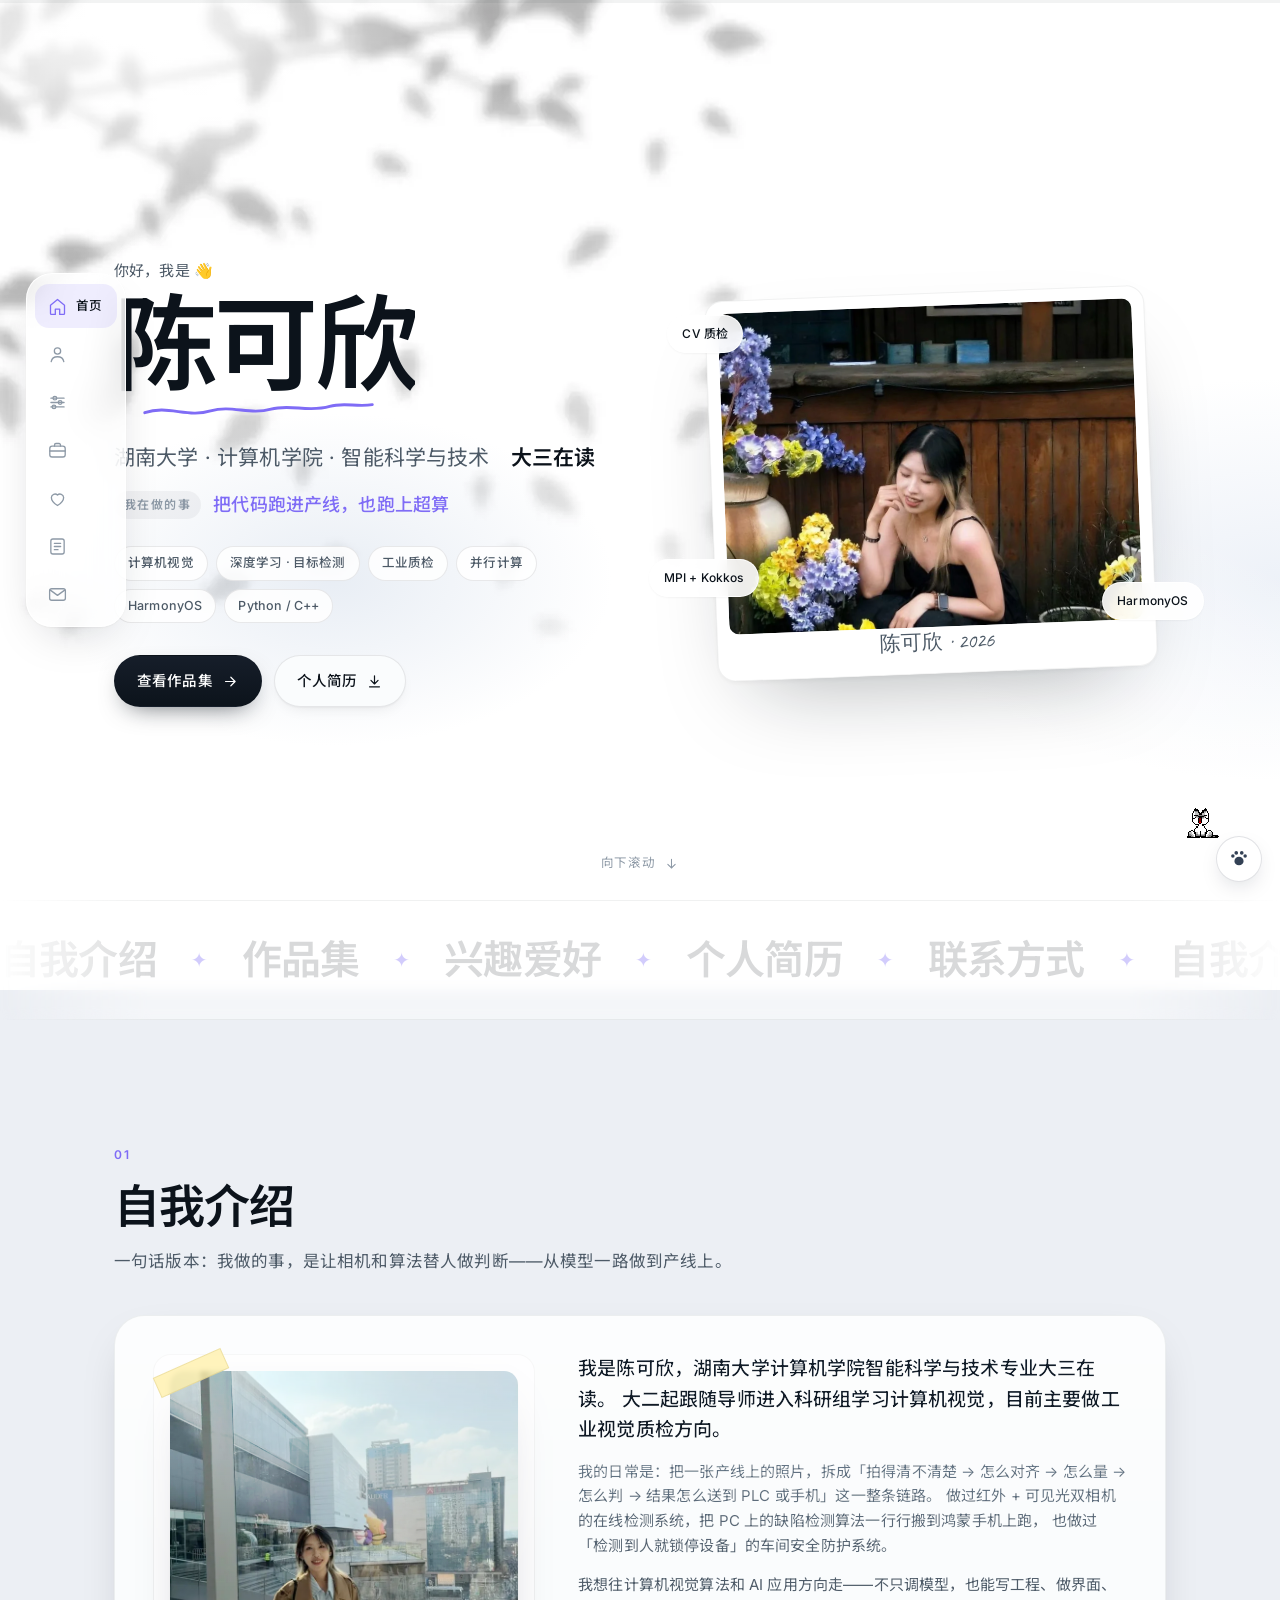
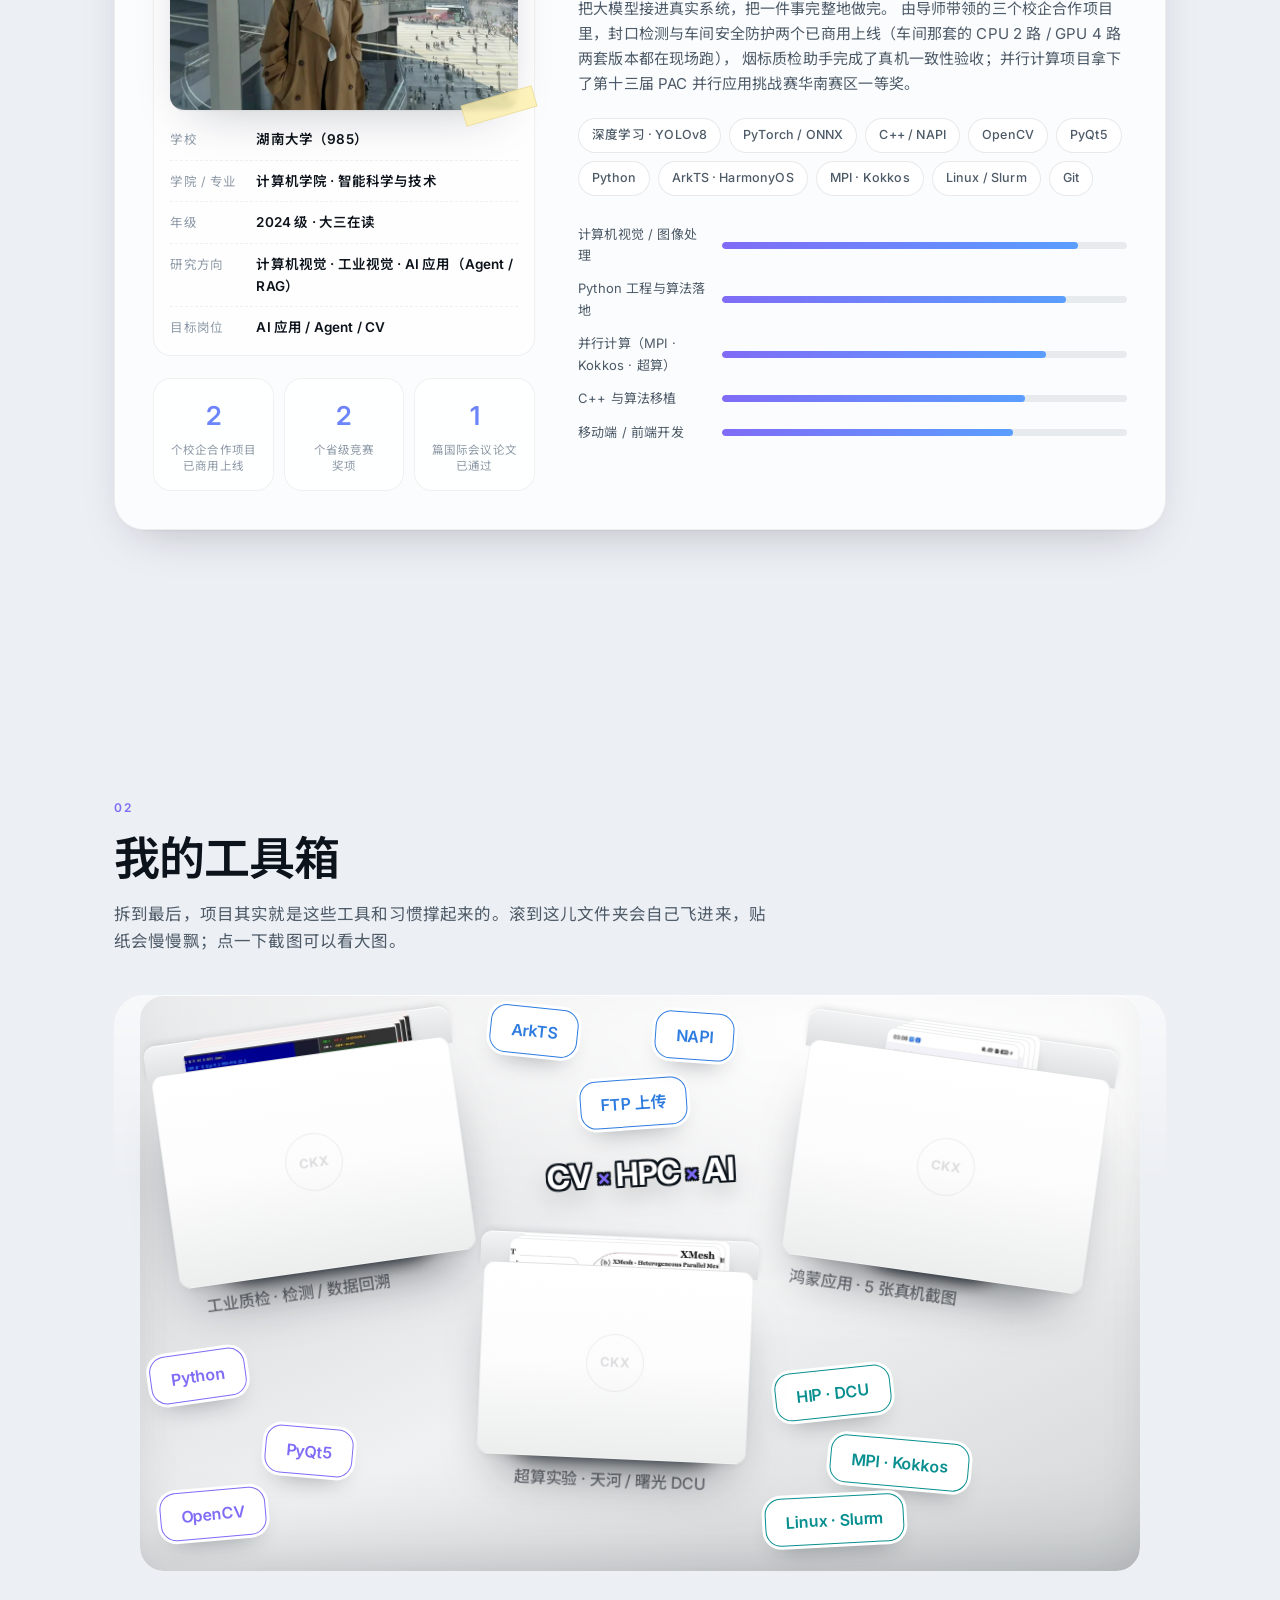
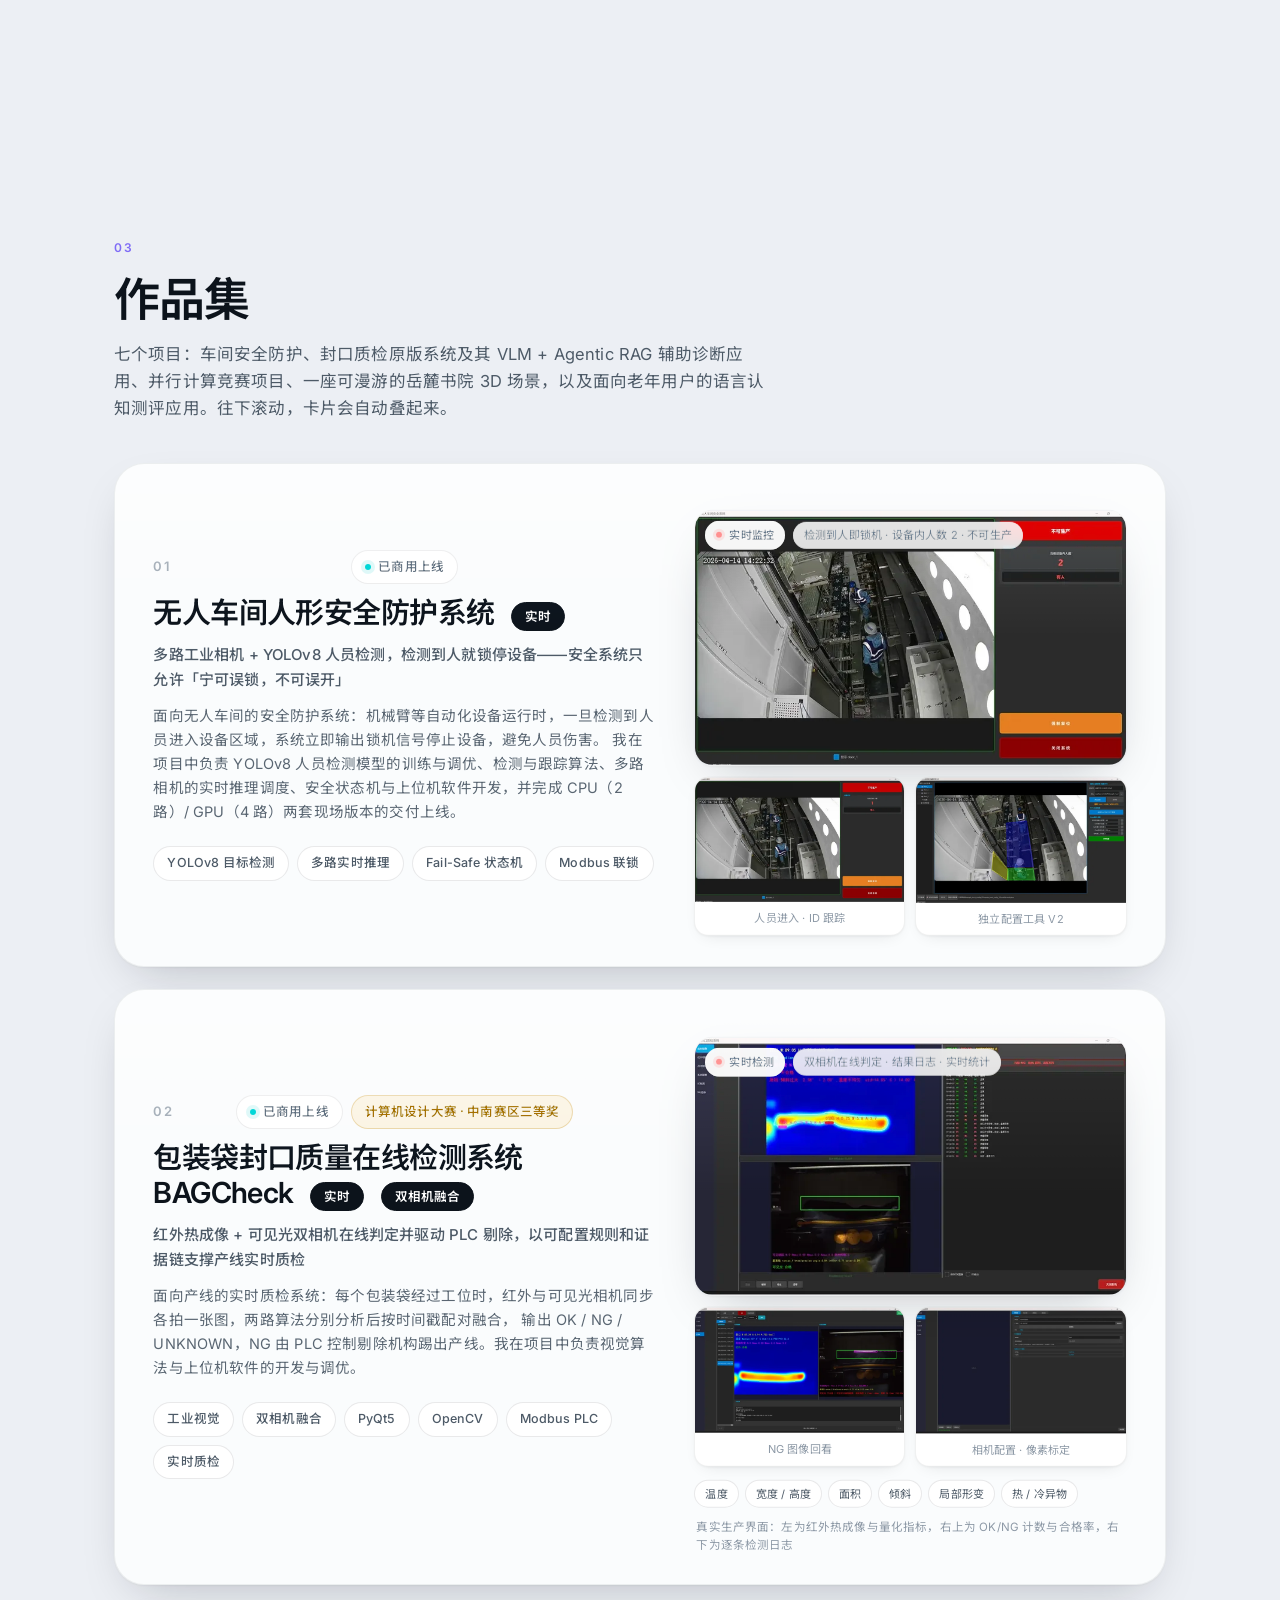
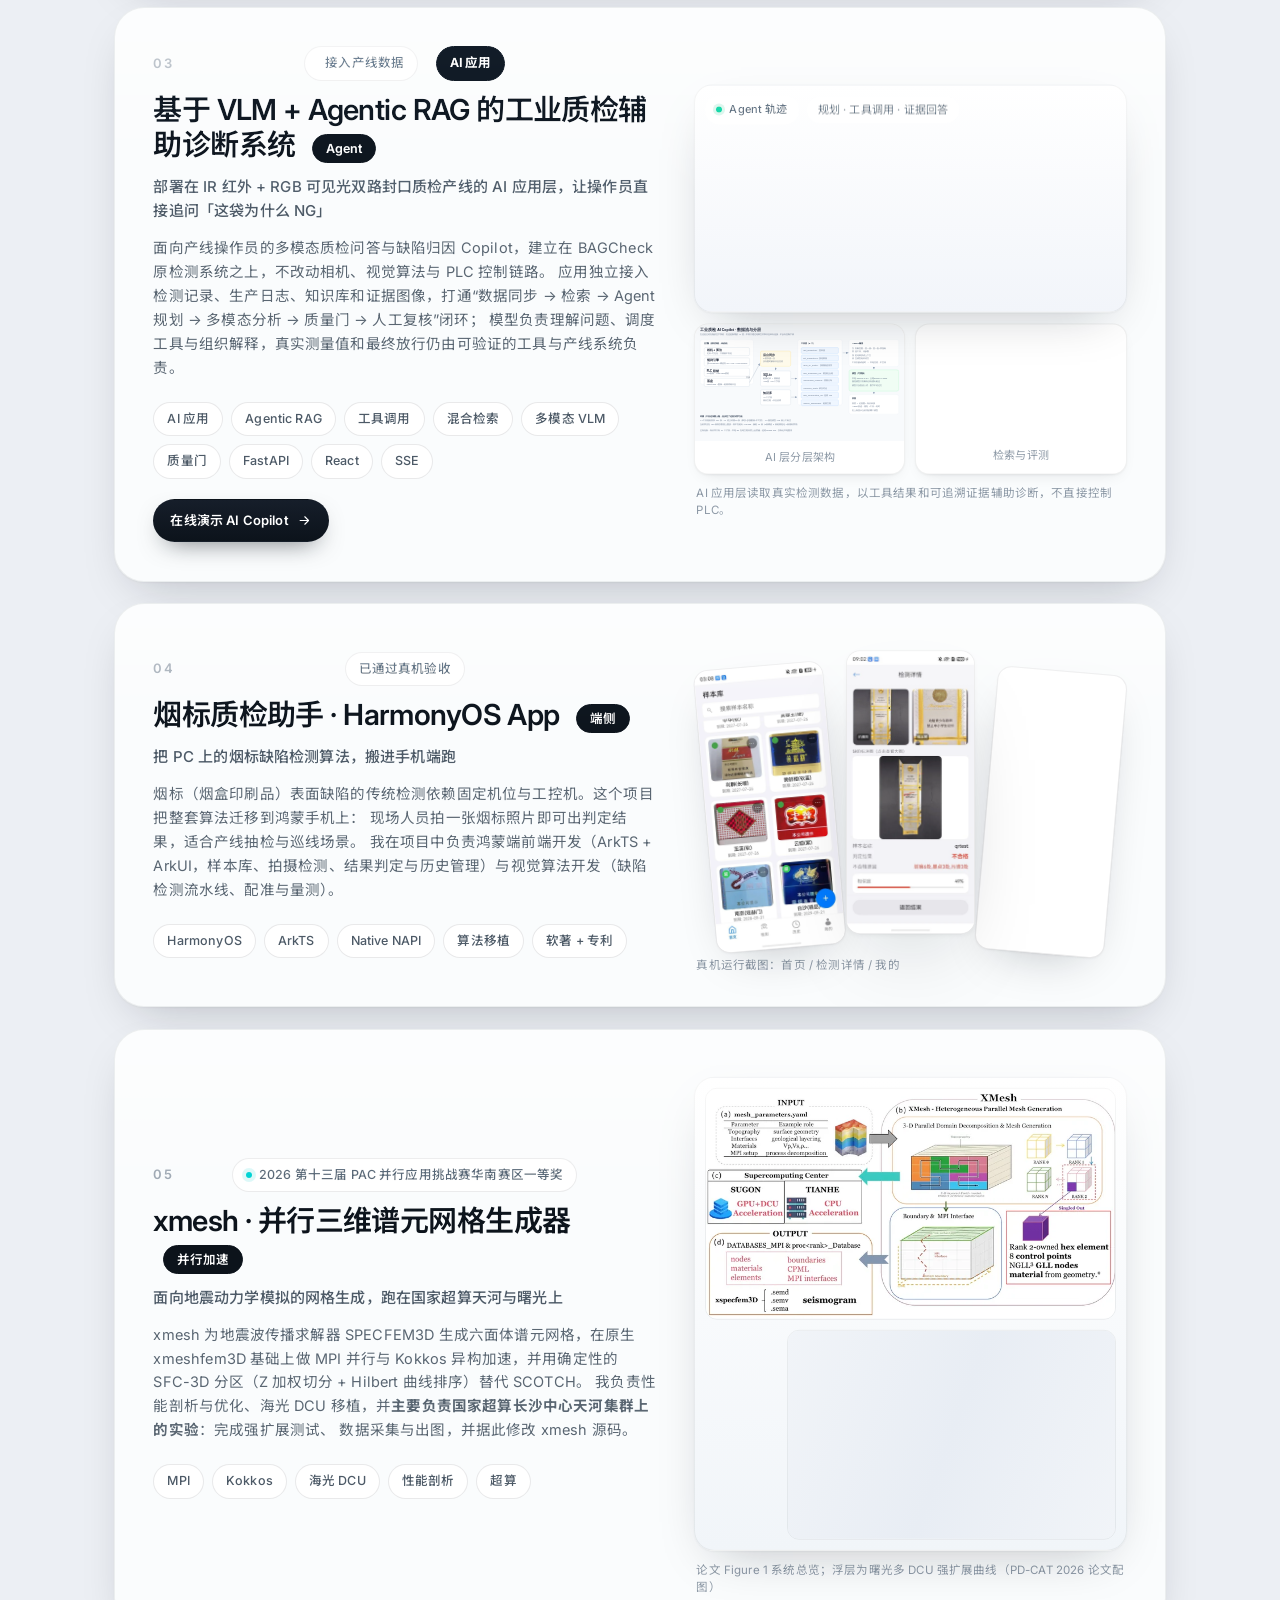
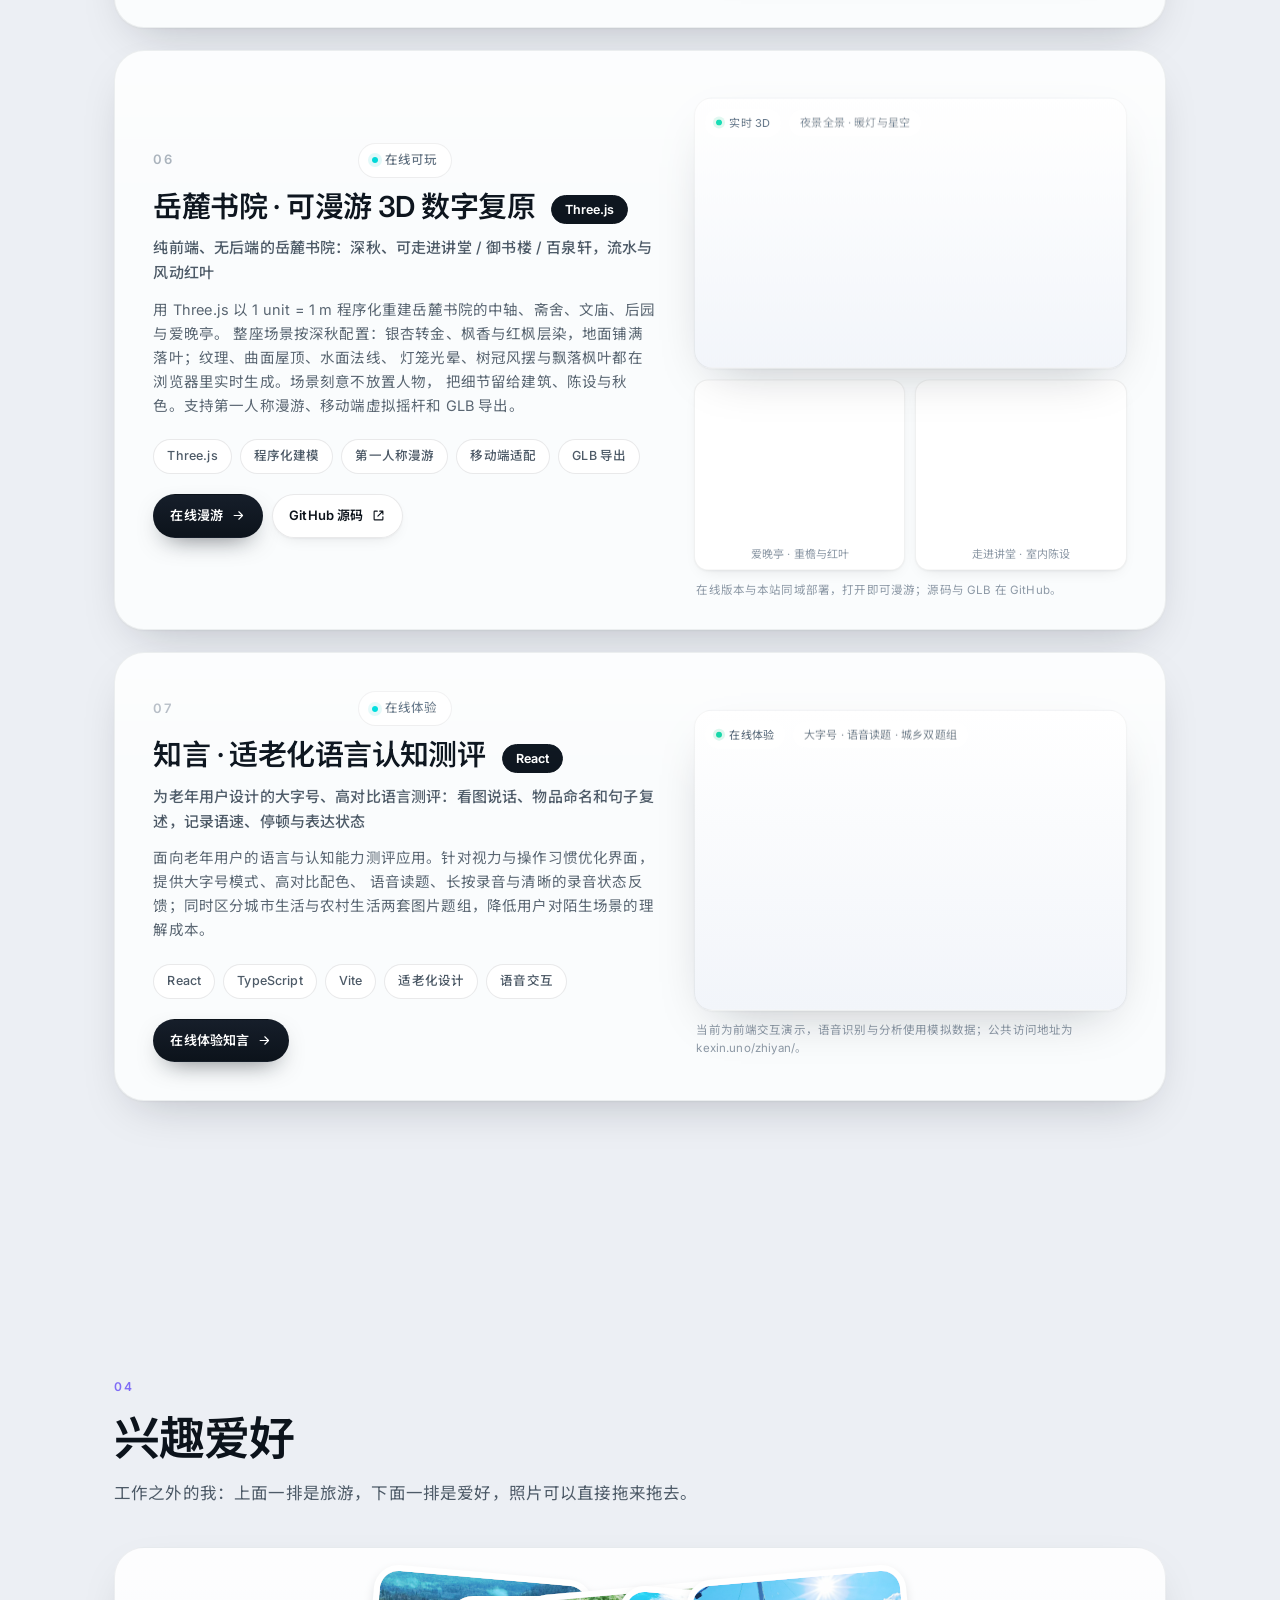
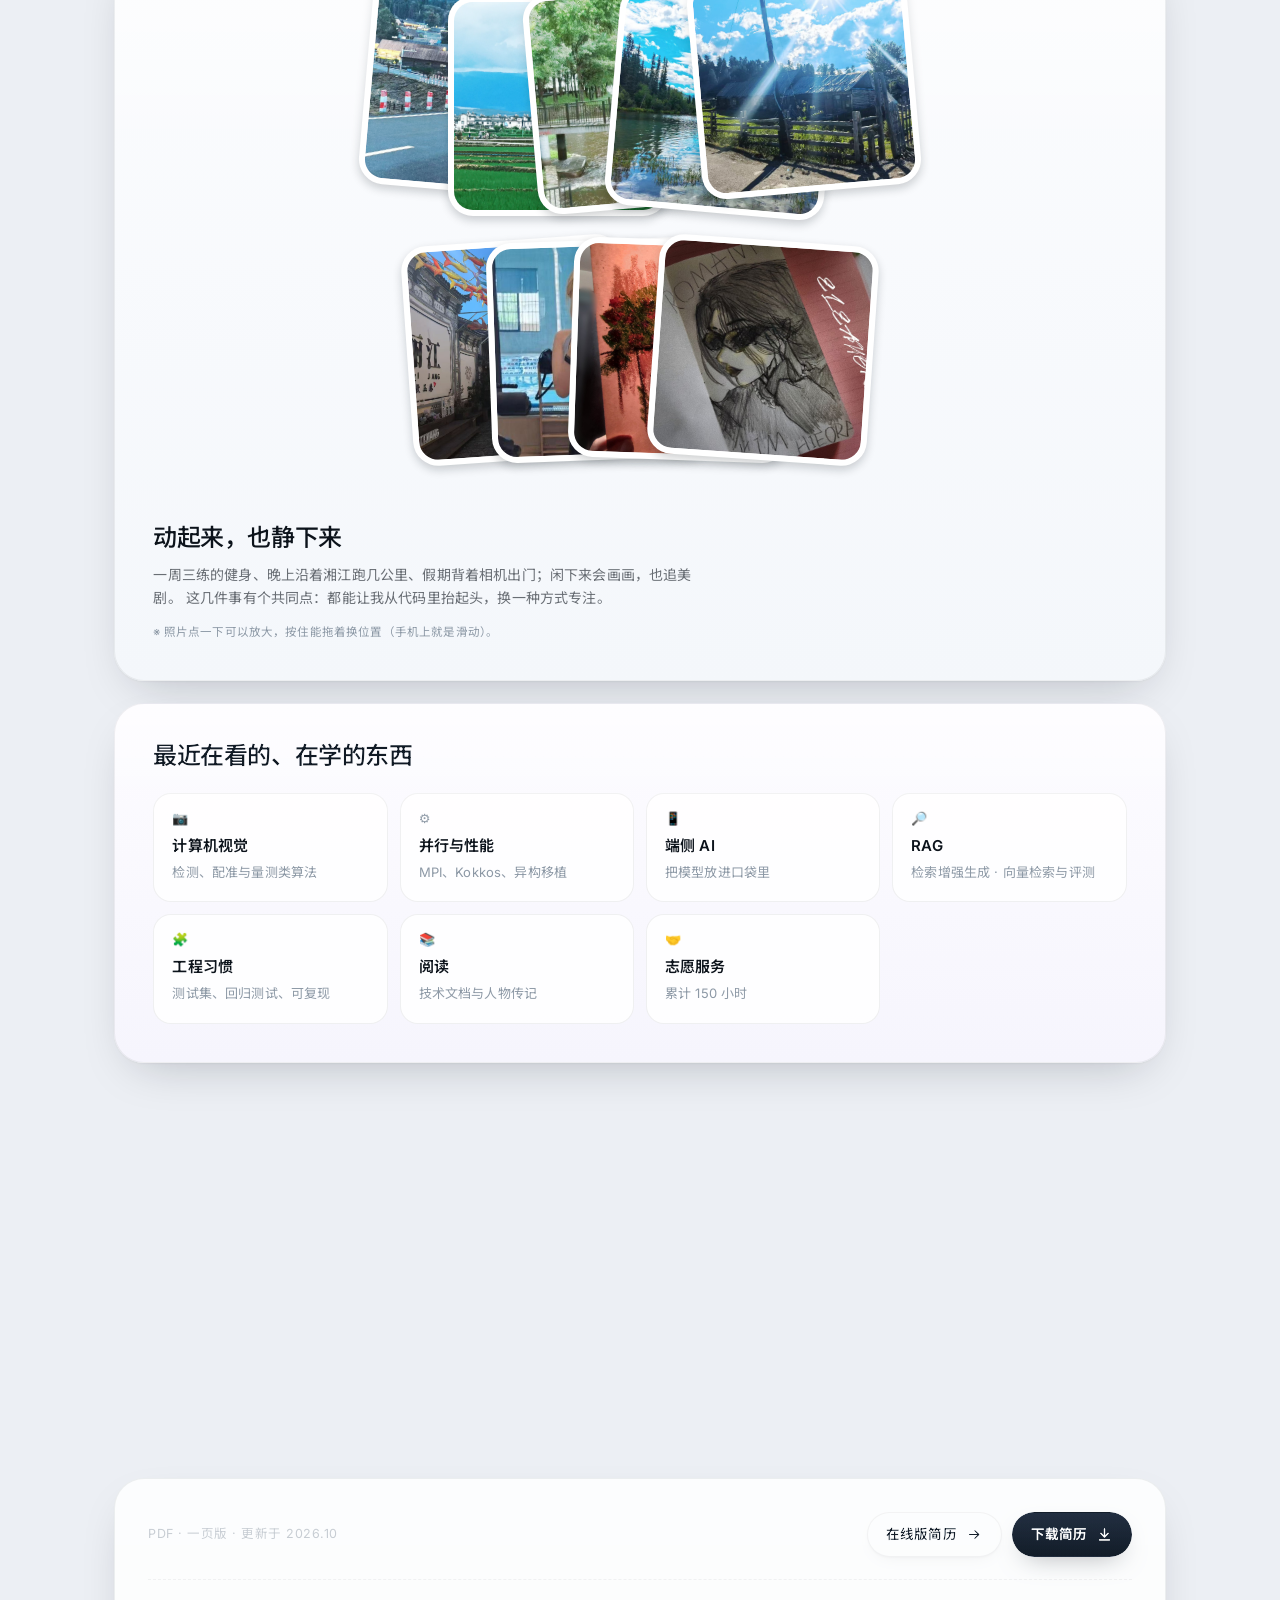
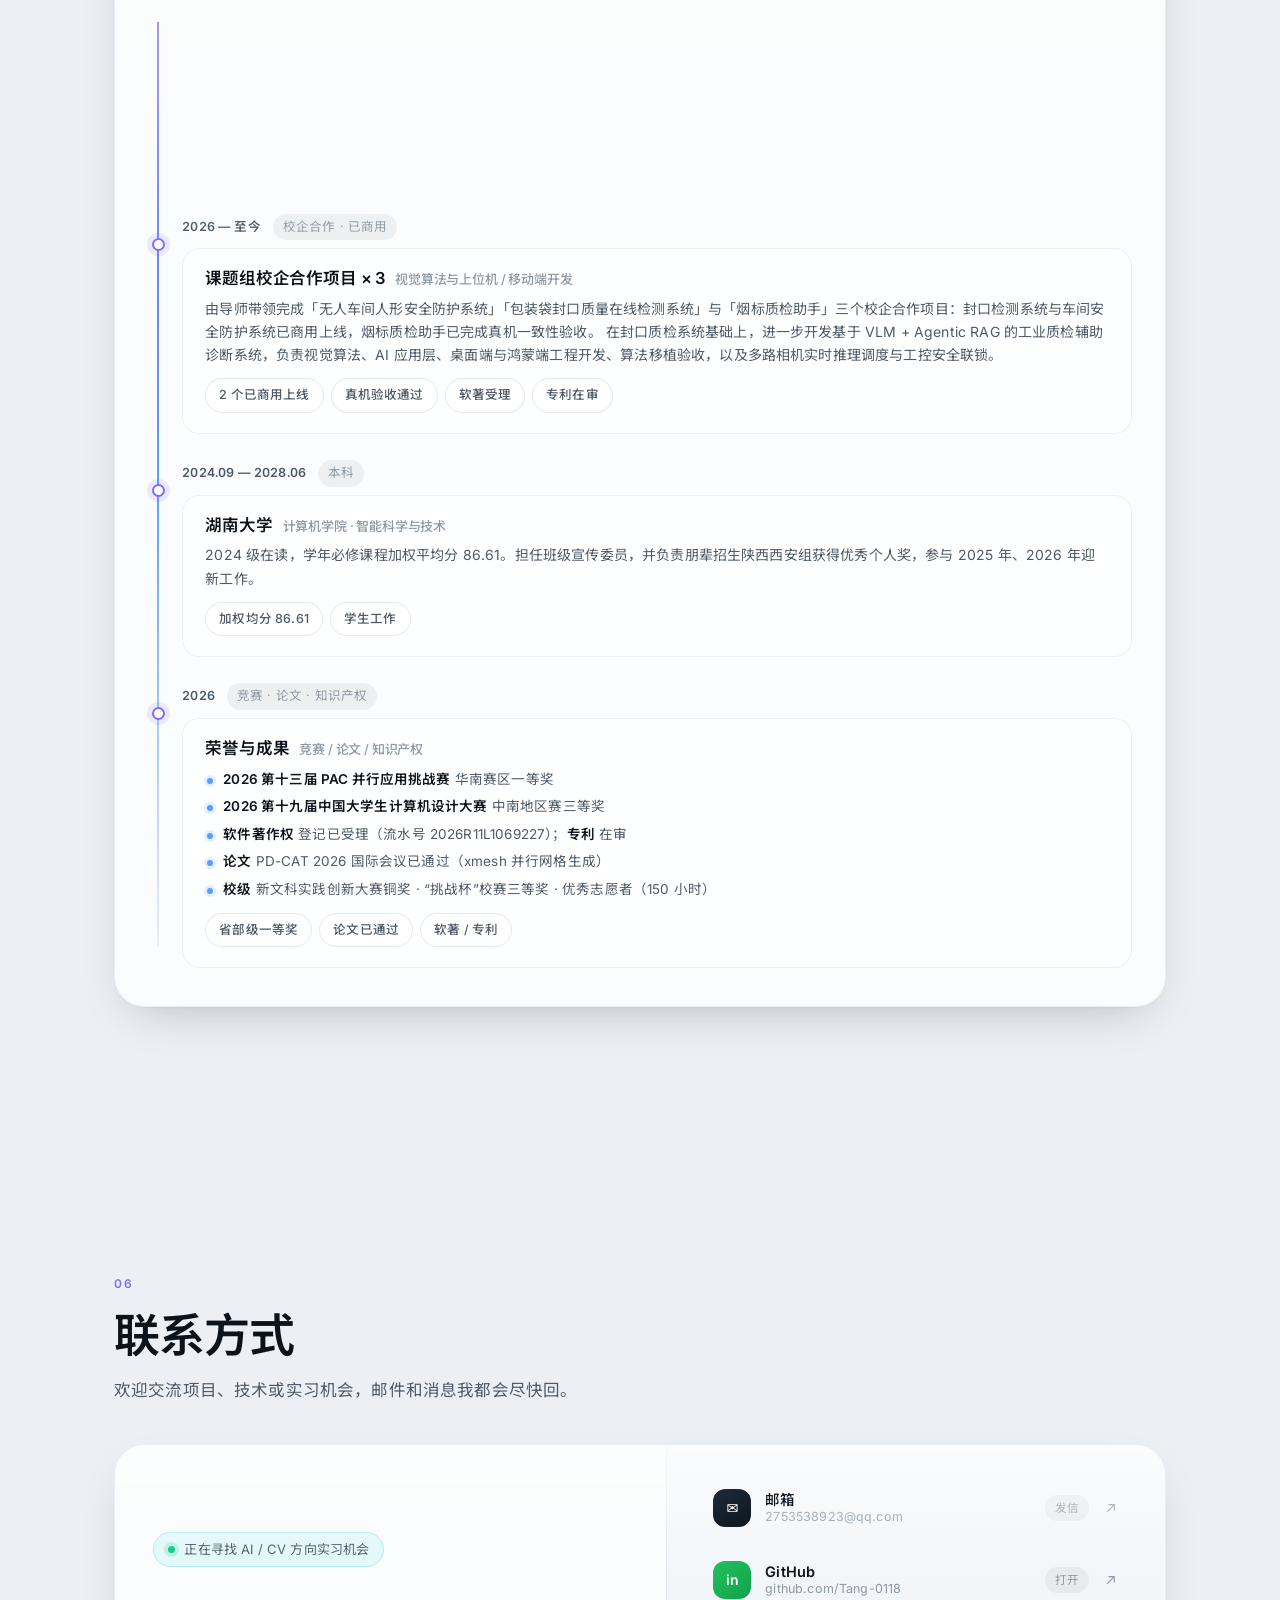
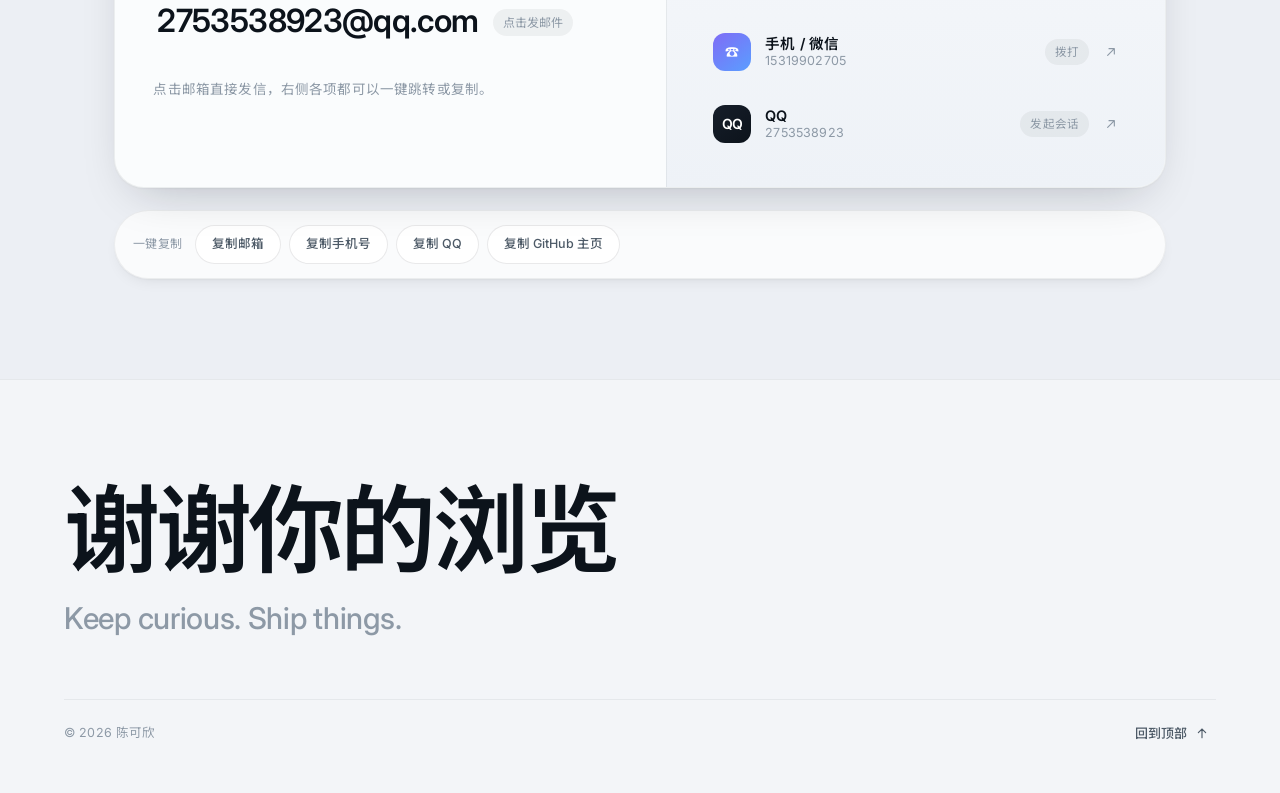
==== index.html @ 253b5005 "site: replace about portrait" ====
<!doctype html>
<html lang="zh-CN">
<head>
<meta charset="utf-8" />
<meta name="viewport" content="width=device-width, initial-scale=1" />
<title>陈可欣 | 生生不息，繁荣昌盛</title>
<meta name="description" content="陈可欣，湖南大学计算机学院智能科学与技术大三在读。研究方向为计算机视觉与深度学习算法落地，参与三个课题组校企合作项目（两个已商用上线）。这里是自我介绍、七个项目、兴趣爱好与个人简历。" />
<meta name="theme-color" content="#f7f8fa" />
<meta property="og:title" content="陈可欣 | 生生不息，繁荣昌盛" />
<meta property="og:type" content="website" />
<link rel="icon" href="/assets/favicon.ico?v=cat20261107" sizes="any" />
<link rel="icon" type="image/png" sizes="32x32" href="/assets/favicon-32.png?v=cat20261107" />
<link rel="icon" type="image/png" sizes="16x16" href="/assets/favicon-16.png?v=cat20261107" />
<link rel="apple-touch-icon" sizes="180x180" href="/assets/apple-touch-icon.png?v=cat20261107" />

<link rel="preconnect" href="https://fonts.googleapis.com" />
<link rel="preconnect" href="https://fonts.gstatic.com" crossorigin />
<link href="https://fonts.googleapis.com/css2?family=Inter:wght@400;500;600;700&family=Noto+Sans+SC:wght@400;500;700&family=Caveat:wght@600&display=swap" rel="stylesheet" media="print" onload="this.media='all'" />
<noscript><link href="https://fonts.googleapis.com/css2?family=Inter:wght@400;500;600;700&family=Noto+Sans+SC:wght@400;500;700&family=Caveat:wght@600&display=swap" rel="stylesheet" /></noscript>
<link rel="stylesheet" href="assets/css/style.css" />
<link rel="preload" as="image" href="assets/me-hero.webp" type="image/webp" fetchpriority="high" />
</head>
<body>

<!-- ============ 顶部滚动进度条 ============ -->
<div class="progress" aria-hidden="true"><span class="progress__bar" id="progressBar"></span></div>

<!-- ============ 跟随光晕（装饰） ============ -->
<div class="glow" id="glow" aria-hidden="true"></div>

<!-- ============ 页面柔和光斑纹理 ============ -->
<div class="texture" aria-hidden="true"></div>

<!-- ============ 左侧悬浮导航胶囊 ============ -->
<nav class="dock" id="dock" aria-label="页面导航">
  <a class="dock__item is-active" href="#home" data-nav="home" aria-label="首页" title="首页">
    <svg viewBox="0 0 24 24" aria-hidden="true"><path d="M4 10.6 12 4l8 6.6V20a1 1 0 0 1-1 1h-4.5v-6h-5v6H5a1 1 0 0 1-1-1z"/></svg>
    <span class="dock__label">首页</span>
  </a>
  <a class="dock__item" href="#about" data-nav="about" aria-label="关于我" title="关于我">
    <svg viewBox="0 0 24 24" aria-hidden="true"><circle cx="12" cy="8" r="3.6"/><path d="M4.8 20.2c.7-3.6 3.6-5.6 7.2-5.6s6.5 2 7.2 5.6"/></svg>
    <span class="dock__label">关于我</span>
  </a>
  <a class="dock__item" href="#toolbox" data-nav="toolbox" aria-label="工具箱" title="工具箱">
    <svg viewBox="0 0 24 24" aria-hidden="true"><path d="M4.5 7h15M4.5 12h15M4.5 17h15"/><circle cx="9" cy="7" r="2.1"/><circle cx="15" cy="12" r="2.1"/><circle cx="8" cy="17" r="2.1"/></svg>
    <span class="dock__label">工具箱</span>
  </a>
  <a class="dock__item" href="#work" data-nav="work" aria-label="作品集" title="作品集">
    <svg viewBox="0 0 24 24" aria-hidden="true"><rect x="3.2" y="7" width="17.6" height="12.4" rx="2.6"/><path d="M8.6 7V5.6A1.6 1.6 0 0 1 10.2 4h3.6a1.6 1.6 0 0 1 1.6 1.6V7"/><path d="M3.2 12.6h17.6"/></svg>
    <span class="dock__label">作品集</span>
  </a>
  <a class="dock__item" href="#interests" data-nav="interests" aria-label="兴趣爱好" title="兴趣爱好">
    <svg viewBox="0 0 24 24" aria-hidden="true"><path d="M12 20s-7-4.3-7-9.2A4.1 4.1 0 0 1 12 8.1a4.1 4.1 0 0 1 7 2.7C19 15.7 12 20 12 20z"/></svg>
    <span class="dock__label">兴趣爱好</span>
  </a>
  <a class="dock__item" href="#resume" data-nav="resume" aria-label="简历" title="简历">
    <svg viewBox="0 0 24 24" aria-hidden="true"><rect x="4.4" y="3.4" width="15.2" height="17.2" rx="2.4"/><path d="M8.4 8.4h7.2M8.4 12h7.2M8.4 15.6h4.2"/></svg>
    <span class="dock__label">简历</span>
  </a>
  <a class="dock__item" href="#contact" data-nav="contact" aria-label="联系方式" title="联系方式">
    <svg viewBox="0 0 24 24" aria-hidden="true"><rect x="3" y="5.4" width="18" height="13.2" rx="2.4"/><path d="m3.8 7 8.2 6 8.2-6"/></svg>
    <span class="dock__label">联系</span>
  </a>
</nav>

<main>

<!-- ==================== 首屏 ==================== -->
<header class="hero" id="home">
  <div class="hero__inner">

    <div class="hero__left">
      <p class="hero__eyebrow" data-reveal>你好，我是 👋</p>

      <h1 class="hero__name">
        <span class="mask"><span class="mask__in">陈可欣</span></span>
        <svg class="squiggle" viewBox="0 0 260 18" fill="none" aria-hidden="true">
          <path d="M2 12c26-9 48 6 74-2 24-7 44 5 68-2 22-6 42 4 66-3 16-5 30 1 48-2" />
        </svg>
      </h1>

      <p class="hero__role">湖南大学 · 计算机学院 · 智能科学与技术　<b>大三在读</b></p>

      <div class="rotator" data-reveal>
        <span class="rotator__label">我在做的事</span>
        <span class="rotator__viewport">
          <span class="rotator__list" id="rotatorList">
            <span class="rotator__item">让机器看懂产线上的每个封口</span>
            <span class="rotator__item">把代码跑进产线，也跑上超算</span>
            <span class="rotator__item">从算法、工程到界面，跑通全链路</span>
          </span>
        </span>
      </div>

      <div class="hero__tags" data-reveal>
        <span class="tag">计算机视觉</span>
        <span class="tag">深度学习 · 目标检测</span>
        <span class="tag">工业质检</span>
        <span class="tag">并行计算</span>
        <span class="tag">HarmonyOS</span>
        <span class="tag">Python / C++</span>
      </div>

      <div class="hero__cta" data-reveal>
        <a class="btn btn--primary" href="#work">
          查看作品集
          <svg viewBox="0 0 24 24" aria-hidden="true"><path d="M5 12h13M12.5 6l6 6-6 6"/></svg>
        </a>
        <a class="btn" href="#resume">
          个人简历
          <svg viewBox="0 0 24 24" aria-hidden="true"><path d="M12 4v11M7 10.5l5 5 5-5M5 19.5h14"/></svg>
        </a>
      </div>
    </div>

    <div class="hero__right">
      <figure class="photo-card">
        <img class="photo-card__img" src="assets/me-hero.webp" width="900" height="697" fetchpriority="high" decoding="async" alt="陈可欣" />
        <figcaption class="photo-card__cap">陈可欣 · 2026</figcaption>
      </figure>
      <span class="float-chip float-chip--1">CV 质检</span>
      <span class="float-chip float-chip--2">HarmonyOS</span>
      <span class="float-chip float-chip--3">MPI + Kokkos</span>
    </div>

  </div>

  <a class="scroll-hint" href="#about" aria-label="向下滚动">
    <span>向下滚动</span>
    <svg viewBox="0 0 24 24" aria-hidden="true"><path d="M12 5v13M6.5 12.5 12 18l5.5-5.5"/></svg>
  </a>
</header>
<script>
  requestAnimationFrame(function () {
    var hero = document.querySelector('.hero');
    var nameMask = document.querySelector('.hero__name .mask');
    if (hero) hero.classList.add('is-in');
    if (nameMask) nameMask.classList.add('is-in');
  });
</script>

<!-- ==================== 流动文字带 ==================== -->
<div class="marquee" aria-hidden="true">
  <div class="marquee__row">
    <div class="marquee__track">
      <span>自我介绍</span><i>✦</i><span>作品集</span><i>✦</i><span>兴趣爱好</span><i>✦</i><span>个人简历</span><i>✦</i><span>联系方式</span><i>✦</i>
      <span>自我介绍</span><i>✦</i><span>作品集</span><i>✦</i><span>兴趣爱好</span><i>✦</i><span>个人简历</span><i>✦</i><span>联系方式</span><i>✦</i>
    </div>
  </div>
</div>

<!-- ==================== 01 自我介绍 ==================== -->
<section class="section" id="about">
  <div class="section__head">
    <span class="section__kicker">01</span>
    <h2 class="section__title">自我介绍</h2>
    <p class="section__sub">一句话版本：我做的事，是让相机和算法替人做判断——从模型一路做到产线上。</p>
  </div>

  <div class="panel">
    <div class="about">
      <div class="about__side">
        <div class="info-card">
          <div class="photo-frame">
            <img class="photo-frame__img" src="assets/me-portrait-intro.webp" srcset="assets/me-portrait-intro-720.webp 720w, assets/me-portrait-intro.webp 900w" sizes="(max-width: 1080px) 92vw, 320px" width="900" height="900" loading="lazy" decoding="async" alt="陈可欣的个人照片" />
            <span class="tape tape--l"></span>
            <span class="tape tape--r"></span>
          </div>
          <ul class="info-list">
            <li><span>学校</span><b>湖南大学（985）</b></li>
            <li><span>学院 / 专业</span><b>计算机学院 · 智能科学与技术</b></li>
            <li><span>年级</span><b>2024 级 · 大三在读</b></li>
            <li><span>研究方向</span><b>计算机视觉 · 工业视觉 · AI 应用（Agent / RAG）</b></li>
            <li><span>目标岗位</span><b>AI 应用 / Agent / CV</b></li>
          </ul>
        </div>

        <div class="facts">
          <div class="fact"><b class="fact__num" data-count="2">2</b><span>个校企合作项目<br>已商用上线</span></div>
          <div class="fact"><b class="fact__num" data-count="2">2</b><span>个省级竞赛<br>奖项</span></div>
          <div class="fact"><b class="fact__num" data-count="1">1</b><span>篇国际会议论文<br>已通过</span></div>
        </div>
      </div>

      <div class="about__body">
        <p class="lead">
          我是陈可欣，湖南大学计算机学院智能科学与技术专业大三在读。
          大二起跟随导师进入科研组学习计算机视觉，目前主要做工业视觉质检方向。
        </p>
        <p>
          我的日常是：把一张产线上的照片，拆成「拍得清不清楚 → 怎么对齐 → 怎么量 → 怎么判 → 结果怎么送到 PLC 或手机」这一整条链路。
          做过红外 + 可见光双相机的在线检测系统，把 PC 上的缺陷检测算法一行行搬到鸿蒙手机上跑，
          也做过「检测到人就锁停设备」的车间安全防护系统。
        </p>
        <p>
          我想往计算机视觉算法和 AI 应用方向走——不只调模型，也能写工程、做界面、把大模型接进真实系统，把一件事完整地做完。
          由导师带领的三个校企合作项目里，封口检测与车间安全防护两个已商用上线（车间那套的 CPU 2 路 / GPU 4 路两套版本都在现场跑），
          烟标质检助手完成了真机一致性验收；并行计算项目拿下了第十三届 PAC 并行应用挑战赛华南赛区一等奖。
        </p>

        <div class="chips">
          <span class="chip">深度学习 · YOLOv8</span>
          <span class="chip">PyTorch / ONNX</span>
          <span class="chip">C++ / NAPI</span>
          <span class="chip">OpenCV</span>
          <span class="chip">PyQt5</span>
          <span class="chip">Python</span>
          <span class="chip">ArkTS · HarmonyOS</span>
          <span class="chip">MPI · Kokkos</span>
          <span class="chip">Linux / Slurm</span>
          <span class="chip">Git</span>
        </div>

        <div class="skills" id="skills">
          <div class="skill" data-level="88"><span class="skill__name">计算机视觉 / 图像处理</span><span class="skill__track"><i></i></span></div>
          <div class="skill" data-level="85"><span class="skill__name">Python 工程与算法落地</span><span class="skill__track"><i></i></span></div>
          <div class="skill" data-level="80"><span class="skill__name">并行计算（MPI · Kokkos · 超算）</span><span class="skill__track"><i></i></span></div>
          <div class="skill" data-level="75"><span class="skill__name">C++ 与算法移植</span><span class="skill__track"><i></i></span></div>
          <div class="skill" data-level="72"><span class="skill__name">移动端 / 前端开发</span><span class="skill__track"><i></i></span></div>
        </div>
      </div>
    </div>
  </div>
</section>

<!-- ==================== 02 我的工具箱 ==================== -->
<section class="section" id="toolbox">
  <div class="section__head" data-reveal>
    <span class="section__kicker">02</span>
    <h2 class="section__title">我的工具箱</h2>
    <p class="section__sub">拆到最后，项目其实就是这些工具和习惯撑起来的。滚到这儿文件夹会自己飞进来，贴纸会慢慢飘；点一下截图可以看大图。</p>
  </div>

  <div class="panel panel--toolbox" data-reveal>
    <div class="toolkit" id="toolkit">

      <!-- 中间的大字：白字 + 黑描边，微微歪一点 -->
      <p class="toolkit__label">CV <span>×</span> HPC <span>×</span> AI</p>

      <!-- 贴纸标签：围着各自的文件夹摆，层级始终在文件夹下面，不会挡住口袋里的截图 -->
      <span class="sticker sticker--a1" style="--r:-8deg;--fx:3px;--fy:-7px;--dur:3.8s;--d:-1.1s">Python</span>
      <span class="sticker sticker--a2" style="--r:5deg;--fx:-4px;--fy:6px;--dur:4.6s;--d:-2.7s">PyQt5</span>
      <span class="sticker sticker--a3" style="--r:-5deg;--fx:5px;--fy:-5px;--dur:4.1s;--d:-3.4s">OpenCV</span>

      <span class="sticker sticker--b1" style="--r:6deg;--fx:-5px;--fy:-6px;--dur:4.3s;--d:-0.6s">ArkTS</span>
      <span class="sticker sticker--b2" style="--r:-4deg;--fx:4px;--fy:9px;--dur:3.6s;--d:-1.8s">FTP 上传</span>
      <span class="sticker sticker--b3" style="--r:4deg;--fx:-3px;--fy:-8px;--dur:4.8s;--d:-3.1s">NAPI</span>

      <span class="sticker sticker--c1" style="--r:-6deg;--fx:4px;--fy:8px;--dur:4.2s;--d:-0.9s">HIP · DCU</span>
      <span class="sticker sticker--c2" style="--r:5deg;--fx:-5px;--fy:-7px;--dur:3.9s;--d:-2.2s">MPI · Kokkos</span>
      <span class="sticker sticker--c3" style="--r:-3deg;--fx:3px;--fy:7px;--dur:4.5s;--d:-3.6s">Linux · Slurm</span>

      <!-- 文件夹 1：工业质检 -->
      <div class="folder folder--a" style="--rot:-8deg;--fx:-210px;--fy:210px;--mid:1.5">
        <div class="folder__stack">
          <figure class="folder__item" style="--i:0">
            <img src="assets/projects/seal-ui-realtime.webp" alt="封口质检系统实时检测界面：合格状态" width="1200" height="714" srcset="assets/projects/seal-ui-realtime-720.webp 720w, assets/projects/seal-ui-realtime.webp 1200w" loading="lazy" decoding="async" sizes="(max-width: 1080px) 92vw, 520px" />
          </figure>
          <figure class="folder__item" style="--i:1">
            <img src="assets/projects/seal-ui-ng.webp" alt="封口质检系统实时检测界面：不合格状态" width="1200" height="717" srcset="assets/projects/seal-ui-ng-720.webp 720w, assets/projects/seal-ui-ng.webp 1200w" loading="lazy" decoding="async" sizes="(max-width: 1080px) 92vw, 520px" />
          </figure>
          <figure class="folder__item" style="--i:2">
            <img src="assets/projects/seal-ui-ngview.webp" alt="NG 图像回看界面：数据回溯" width="1200" height="716" srcset="assets/projects/seal-ui-ngview-720.webp 720w, assets/projects/seal-ui-ngview.webp 1200w" loading="lazy" decoding="async" sizes="(max-width: 1080px) 92vw, 520px" />
          </figure>
          <figure class="folder__item" style="--i:3">
            <img src="assets/projects/seal-ui-config.webp" alt="相机配置与像素标定界面" width="1200" height="718" srcset="assets/projects/seal-ui-config-720.webp 720w, assets/projects/seal-ui-config.webp 1200w" loading="lazy" decoding="async" sizes="(max-width: 1080px) 92vw, 520px" />
          </figure>
        </div>
        <div class="folder__front"><span class="folder__mark">CKX</span></div>
        <p class="folder__cap">工业质检 · 检测 / 数据回溯</p>
      </div>

      <!-- 文件夹 2：鸿蒙应用 -->
      <div class="folder folder--b" style="--rot:8deg;--fx:210px;--fy:210px;--mid:2">
        <div class="folder__stack">
          <figure class="folder__item" style="--i:0">
            <img src="assets/projects/yanbiao-1.webp" alt="鸿蒙 App：样本库首页" width="560" height="1239" loading="lazy" decoding="async" />
          </figure>
          <figure class="folder__item" style="--i:1">
            <img src="assets/projects/yanbiao-4.webp" alt="鸿蒙 App：检测详情与量化指标" width="520" height="1150" loading="lazy" decoding="async" />
          </figure>
          <figure class="folder__item" style="--i:2">
            <img src="assets/projects/yanbiao-3.webp" alt="鸿蒙 App：检测结果判定" width="560" height="1239" loading="lazy" decoding="async" />
          </figure>
          <figure class="folder__item" style="--i:3">
            <img src="assets/projects/yanbiao-5.webp" alt="鸿蒙 App：检测历史" width="520" height="1150" loading="lazy" decoding="async" />
          </figure>
          <figure class="folder__item" style="--i:4">
            <img src="assets/projects/yanbiao-6.webp" alt="鸿蒙 App：我的 / 用户管理" width="520" height="1150" loading="lazy" decoding="async" />
          </figure>
        </div>
        <div class="folder__front"><span class="folder__mark">CKX</span></div>
        <p class="folder__cap">鸿蒙应用 · 5 张真机截图</p>
      </div>

      <!-- 文件夹 3：超算实验 -->
      <div class="folder folder--c" style="--rot:2.5deg;--fx:0px;--fy:210px;--mid:1">
        <div class="folder__stack">
          <figure class="folder__item" style="--i:0">
            <img src="assets/projects/xmesh-overview.webp" alt="xmesh 系统总览图" width="1200" height="675" srcset="assets/projects/xmesh-overview-720.webp 720w, assets/projects/xmesh-overview.webp 1200w" loading="lazy" decoding="async" sizes="(max-width: 1080px) 92vw, 520px" />
          </figure>
          <figure class="folder__item" style="--i:1">
            <img src="assets/projects/xmesh-terrain.webp" alt="真实地形模型网格" width="1200" height="1018" srcset="assets/projects/xmesh-terrain-720.webp 720w, assets/projects/xmesh-terrain.webp 1200w" loading="lazy" decoding="async" sizes="(max-width: 1080px) 92vw, 520px" />
          </figure>
          <figure class="folder__item" style="--i:2">
            <img src="assets/projects/xmesh-dcu-scaling.webp" alt="曙光 DCU 扩展与加速比曲线" width="1200" height="435" srcset="assets/projects/xmesh-dcu-scaling-720.webp 720w, assets/projects/xmesh-dcu-scaling.webp 1200w" loading="lazy" decoding="async" sizes="(max-width: 1080px) 92vw, 520px" />
          </figure>
        </div>
        <div class="folder__front"><span class="folder__mark">CKX</span></div>
        <p class="folder__cap">超算实验 · 天河 / 曙光 DCU</p>
      </div>

    </div>
  </div>
</section>

<!-- ==================== 03 作品集 ==================== -->
<section class="section section--work" id="work">
  <div class="section__head" data-reveal>
    <span class="section__kicker">03</span>
    <h2 class="section__title">作品集</h2>
    <p class="section__sub">七个项目：车间安全防护、封口质检原版系统及其 VLM + Agentic RAG 辅助诊断应用、并行计算竞赛项目、一座可漫游的岳麓书院 3D 场景，以及面向老年用户的语言认知测评应用。往下滚动，卡片会自动叠起来。</p>
  </div>

  <div class="stack" id="workStack">

    <!-- 项目 1 -->
    <article class="panel panel--project">
      <div class="project">
        <div class="project__body">
          <div class="project__top">
            <span class="project__index">01</span>
            <span class="project__topTags">
              <span class="tag tag--live"><i></i>已商用上线</span>
            </span>
          </div>
          <h3 class="project__title">无人车间人形安全防护系统 <span class="tag tag--feat">实时</span></h3>
          <p class="project__sub">多路工业相机 + YOLOv8 人员检测，检测到人就锁停设备——安全系统只允许「宁可误锁，不可误开」</p>
          <p class="project__desc">
            面向无人车间的安全防护系统：机械臂等自动化设备运行时，一旦检测到人员进入设备区域，系统立即输出锁机信号停止设备，避免人员伤害。
            我在项目中负责 YOLOv8 人员检测模型的训练与调优、检测与跟踪算法、多路相机的实时推理调度、安全状态机与上位机软件开发，并完成 CPU（2 路）/ GPU（4 路）两套现场版本的交付上线。
          </p>
          <ul class="project__points">
            <li><b>检测与实时调度</b>：YOLOv8 单类人员检测（conf 0.3 / NMS 0.5），2–4 路 1280×720 工业相机并发；推理按「只保留最新帧 + 轮询公平调度 + batch=1」组织，不等待凑批，避免高帧率相机饿死其它路与旧帧堆积</li>
            <li><b>多后端部署</b>：以 ModelFactory 统一 backend 与模型协议，同一套业务链可在 PyTorch（CUDA / CPU）、ONNXRuntime CPU、算能 Sophon NPU（bmodel）之间切换，现场按算力选版本</li>
            <li><b>区域与方向判定</b>：多边形 ROI 划分 ON / IN / OUT 三区，门区短轨迹状态机按位移投影（可叠加拓扑得分）判定 ENTER / LEAVE，对检测抖动与丢帧容错，输出设备内实时人数与进出净流量</li>
            <li><b>Fail-Safe 安全链路</b>：STARTUP_LOCK / PERSON_LOCK / FAULT_LOCK / UNLOCK 状态机——启动默认锁机、检测到人保持锁机、相机 / 推理 / 跟踪 / 计数 / IO 任一模块心跳超时即判故障并强制锁机；复位需同时满足「无人 + 无故障 + 模块健康」并在执行前二次复查</li>
            <li><b>时延验收与工控联锁</b>：端到端以 T0 相机取帧 → T1 继电器写入成功为口径、限值 200 ms，拆成 acquire / scheduler / infer / rule / safety / io 六段统计 p95 / p99 与合格率；锁机经 Modbus RTU 继电器输出并保留 DI 软复位，IO 侧 3 次重试 + 死信队列 + 紧急锁机回调</li>
          </ul>
          <div class="project__tags">
            <span class="tag">YOLOv8 目标检测</span><span class="tag">多路实时推理</span><span class="tag">Fail-Safe 状态机</span><span class="tag">Modbus 联锁</span>
          </div>
        </div>

        <div class="project__media" data-parallax>
          <figure class="ui-main">
            <img src="assets/projects/safety-live-2.webp" alt="无人车间安全系统实时监控：两人进入设备区，系统判定不可生产" width="1200" height="709" srcset="assets/projects/safety-live-2-720.webp 720w, assets/projects/safety-live-2.webp 1200w" loading="lazy" decoding="async" sizes="(max-width: 1080px) 92vw, 520px" />
            <figcaption>
              <span class="chip chip--ng"><i></i>实时监控</span>
              <span class="ui-main__txt">检测到人即锁机 · 设备内人数 2 · 不可生产</span>
            </figcaption>
          </figure>
          <div class="ui-row">
            <figure class="ui-thumb">
              <img src="assets/projects/safety-live-enter.webp" alt="人员进入设备区：画面检出人员并给出 ID，右侧显示当前设备内人数 1、状态有人、系统判为不可生产" width="1200" height="712" srcset="assets/projects/safety-live-enter-720.webp 720w, assets/projects/safety-live-enter.webp 1200w" loading="lazy" decoding="async" sizes="(max-width: 1080px) 92vw, 520px" />
              <figcaption>人员进入 · ID 跟踪</figcaption>
            </figure>
            <figure class="ui-thumb">
              <img src="assets/projects/safety-config.webp" alt="独立配置工具 V2：ROI 区域 / Gate 跟踪 / 相机连接参数" width="1200" height="714" srcset="assets/projects/safety-config-720.webp 720w, assets/projects/safety-config.webp 1200w" loading="lazy" decoding="async" sizes="(max-width: 1080px) 92vw, 520px" />
              <figcaption>独立配置工具 V2</figcaption>
            </figure>
          </div>
        </div>
      </div>
    </article>

    <!-- 项目 2：原版检测系统 -->
    <article class="panel panel--project">
      <div class="project">
        <div class="project__body">
          <div class="project__top">
            <span class="project__index">02</span>
            <span class="project__topTags">
              <span class="tag tag--live"><i></i>已商用上线</span>
              <span class="tag tag--award">计算机设计大赛 · 中南赛区三等奖</span>
            </span>
          </div>
          <h3 class="project__title">包装袋封口质量在线检测系统 BAGCheck <span class="tag tag--feat">实时</span> <span class="tag tag--feat">双相机融合</span></h3>
          <p class="project__sub">红外热成像 + 可见光双相机在线判定并驱动 PLC 剔除，以可配置规则和证据链支撑产线实时质检</p>
          <p class="project__desc">
            面向产线的实时质检系统：每个包装袋经过工位时，红外与可见光相机同步各拍一张图，两路算法分别分析后按时间戳配对融合，
            输出 OK / NG / UNKNOWN，NG 由 PLC 控制剔除机构踢出产线。我在项目中负责视觉算法与上位机软件的开发与调优。
          </p>
          <ul class="project__points">
            <li><b>双相机同步</b>：硬件触发 + 时间戳配对聚合，任一路异常即判 UNKNOWN，避免漏检</li>
            <li><b>IR 侧量化</b>：温度、宽度、高度、面积、倾斜、局部形变与异物；异物用“局部温度参考 + MAD 自适应阈值”，比固定阈值更适应不同袋型</li>
            <li><b>RGB 侧</b>：动态规划跟踪封口上边缘基准线 + RANSAC 拟合，抑制褶皱、银边、金属高光造成的假阳性</li>
            <li><b>配置驱动 + 规则引擎</b>：阈值热更新，现场调参不用改代码、不用重新打包</li>
            <li><b>数据回溯</b>：NG 图像回看页支持按 <b>OK / NG / UNKNOWN</b> + 日期时间筛选，提供“缺陷浏览 / 异常统计”双视图，逐条回看红外与可见光原图、缺陷框位置与判定原因，可翻页与导出</li>
            <li><b>日志与统计</b>：实时输出每条结果的时间、IR / RGB 状态、综合判定和原因，统计 OK / NG / UNKNOWN 数量与合格率；日志按天滚动留存</li>
            <li><b>证据链</b>：原图、温度矩阵、标注图、结果 JSON 全留存，配独立离线回放工具批量重跑导出</li>
            <li><b>落地</b>：Python 3.10 + PyQt5 + OpenCV，PyInstaller 打包交付，PLC 走 Modbus RTU 并带预检与 fail-safe</li>
          </ul>
          <div class="project__tags">
            <span class="tag">工业视觉</span><span class="tag">双相机融合</span><span class="tag">PyQt5</span><span class="tag">OpenCV</span><span class="tag">Modbus PLC</span><span class="tag">实时质检</span>
          </div>
        </div>

        <div class="project__media" data-parallax>
          <figure class="ui-main">
            <img src="assets/projects/seal-ui-ng.webp" alt="实时检测界面：红外与可见光双路同时判定，右侧为检测结果日志" width="1200" height="717" srcset="assets/projects/seal-ui-ng-720.webp 720w, assets/projects/seal-ui-ng.webp 1200w" loading="lazy" decoding="async" sizes="(max-width: 1080px) 92vw, 520px" />
            <figcaption>
              <span class="chip chip--ng"><i></i>实时检测</span>
              <span class="ui-main__txt">双相机在线判定 · 结果日志 · 实时统计</span>
            </figcaption>
          </figure>
          <div class="ui-row">
            <figure class="ui-thumb">
              <img src="assets/projects/seal-ui-ngview.webp" alt="NG 图像回看：按状态与时间筛选，逐条回看红外与可见光原图" width="1200" height="716" srcset="assets/projects/seal-ui-ngview-720.webp 720w, assets/projects/seal-ui-ngview.webp 1200w" loading="lazy" decoding="async" sizes="(max-width: 1080px) 92vw, 520px" />
              <figcaption>NG 图像回看</figcaption>
            </figure>
            <figure class="ui-thumb">
              <img src="assets/projects/seal-ui-config.webp" alt="相机配置与像素标定界面" width="1200" height="718" srcset="assets/projects/seal-ui-config-720.webp 720w, assets/projects/seal-ui-config.webp 1200w" loading="lazy" decoding="async" sizes="(max-width: 1080px) 92vw, 520px" />
              <figcaption>相机配置 · 像素标定</figcaption>
            </figure>
          </div>
          <div class="media__rows media__rows--light">
            <span class="row-chip row-chip--light">温度</span>
            <span class="row-chip row-chip--light">宽度 / 高度</span>
            <span class="row-chip row-chip--light">面积</span>
            <span class="row-chip row-chip--light">倾斜</span>
            <span class="row-chip row-chip--light">局部形变</span>
            <span class="row-chip row-chip--light">热 / 冷异物</span>
          </div>
          <p class="media__note">真实生产界面：左为红外热成像与量化指标，右上为 OK/NG 计数与合格率，右下为逐条检测日志</p>
        </div>
      </div>
    </article>

    <!-- 项目 3：AI 应用层 -->
    <article class="panel panel--project">
      <div class="project">
        <div class="project__body">
          <div class="project__top">
            <span class="project__index">03</span>
            <span class="project__topTags">
              <span class="tag"><i></i>接入产线数据</span>
              <span class="tag tag--feat">AI 应用</span>
            </span>
          </div>
          <h3 class="project__title">基于 VLM + Agentic RAG 的工业质检辅助诊断系统 <span class="tag tag--feat">Agent</span></h3>
          <p class="project__sub">部署在 IR 红外 + RGB 可见光双路封口质检产线的 AI 应用层，让操作员直接追问「这袋为什么 NG」</p>
          <p class="project__desc">
            面向产线操作员的多模态质检问答与缺陷归因 Copilot，建立在 BAGCheck 原检测系统之上，不改动相机、视觉算法与 PLC 控制链路。
            应用独立接入检测记录、生产日志、知识库和证据图像，打通“数据同步 → 检索 → Agent 规划 → 多模态分析 → 质量门 → 人工复核”闭环；
            模型负责理解问题、调度工具与组织解释，真实测量值和最终放行仍由可验证的工具与产线系统负责。
          </p>
          <ul class="project__points">
            <li><b>Agentic RAG 辅助诊断</b>：结合检测记录、生产日志与知识库，实现口语指代消解、时间窗口推断和多工具编排；回答附引用与可追溯的工具轨迹</li>
            <li><b>十七个工具 + 意图路由</b>：理解单袋 / 批量意图并调度检测查询、指标排名、临界 NG、原因分布、班次对比、日志诊断和知识检索</li>
            <li><b>混合检索与引用</b>：BM25 与向量按 0.6 / 0.4 融合后重排取前 5，答案带出处；证据不足时明确拒答，不可答题 9 条全部正确拒答</li>
            <li><b>VLM 多模态边界</b>：视觉模型结合检测指标与可见光图像解释缺陷，但只判断银边是否露出，禁止评价褶皱、纹理和工艺参数；288 例标注上越界评价 0 例</li>
            <li><b>质量门与人工复核</b>：JSON 产品规则引擎融合工艺窗口与 IR/RGB 通道一致性，输出自动放行或转人工复核建议；复核结论持久化并可审计，AI 不覆盖 PLC 判定</li>
            <li><b>全栈交付</b>：FastAPI + SQLAlchemy + React 工作台，支持证据图片、知识检索、流式对话、质量门与运营监控；SSE 输出规划、工具调用和回答增量</li>
            <li><b>评估与降级</b>：132 条工具回归 + 105 条语义评测 + 288 例视觉标注；重排失败熔断、向量超时退回关键词、大模型超时降级本地证据回答，端到端从 19.5 s 降到 3–5 s</li>
          </ul>
          <div class="project__tags">
            <span class="tag">AI 应用</span><span class="tag">Agentic RAG</span><span class="tag">工具调用</span><span class="tag">混合检索</span><span class="tag">多模态 VLM</span><span class="tag">质量门</span><span class="tag">FastAPI</span><span class="tag">React</span><span class="tag">SSE</span>
          </div>
          <div class="project__links">
            <a class="project-link project-link--primary" href="demo/" target="_blank" rel="noopener">
              在线演示 AI Copilot
              <svg viewBox="0 0 24 24" aria-hidden="true"><path d="M5 12h13M12.5 6l6 6-6 6"/></svg>
            </a>
          </div>
        </div>

        <div class="project__media" data-parallax>
          <figure class="ui-main">
            <img src="assets/projects/copilot-chat.webp" width="1200" height="628" alt="AI Copilot：回答带 Agent 轨迹，展示规划步骤、工具调用与耗时" loading="lazy" decoding="async" />
            <figcaption>
              <span class="chip chip--ok"><i></i>Agent 轨迹</span>
              <span class="ui-main__txt">规划 · 工具调用 · 证据回答</span>
            </figcaption>
          </figure>
          <div class="ui-row">
            <figure class="ui-thumb">
              <img src="assets/projects/copilot-arch.svg" width="1180" height="660" alt="AI 层架构：生产侧、数据入口、工具层、模型与界面" loading="lazy" fetchpriority="low" decoding="async" />
              <figcaption>AI 层分层架构</figcaption>
            </figure>
            <figure class="ui-thumb">
              <img src="assets/projects/copilot-stats.webp" width="900" height="497" alt="AI Copilot 检索与评测统计" fetchpriority="low" decoding="async" loading="lazy" />
              <figcaption>检索与评测</figcaption>
            </figure>
          </div>
          <p class="media__note">AI 应用层读取真实检测数据，以工具结果和可追溯证据辅助诊断，不直接控制 PLC。</p>
        </div>
      </div>
    </article>

    <!-- 项目 4 -->
    <article class="panel panel--project">
      <div class="project">
        <div class="project__body">
          <div class="project__top">
            <span class="project__index">04</span>
            <span class="project__topTags">
              <span class="tag">已通过真机验收</span>
            </span>
          </div>
          <h3 class="project__title">烟标质检助手 · HarmonyOS App <span class="tag tag--feat">端侧</span></h3>
          <p class="project__sub">把 PC 上的烟标缺陷检测算法，搬进手机端跑</p>
          <p class="project__desc">
            烟标（烟盒印刷品）表面缺陷的传统检测依赖固定机位与工控机。这个项目把整套算法迁移到鸿蒙手机上：
            现场人员拍一张烟标照片即可出判定结果，适合产线抽检与巡线场景。
            我在项目中负责鸿蒙端前端开发（ArkTS + ArkUI，样本库、拍摄检测、结果判定与历史管理）与视觉算法开发（缺陷检测流水线、配准与量测）。
          </p>
          <ul class="project__points">
            <li><b>6 类检测能力</b>：五行大字、固定文字行、侧边小字（焦油量/烟碱量等）、小图标、Logo 烫金套印、逐字浅印</li>
            <li><b>算法移植链路</b>：PC 端测试集验证（17 张图真值）→ NAPI 链路 → C++ 移植 → 真机验收，逐值比对</li>
            <li><b>真机性能</b>：单张 11–75 s（难图 75 s）；真机自动化验收 <b>6/6 通过</b>，与 PC 结果在容差内一致</li>
            <li><b>工程</b>：ArkTS + ArkUI Stage 模型，相机走系统 CameraPicker；样本库、检测历史、登录态用 preferences 持久化，重启不丢</li>
            <li><b>知识产权</b>：软件著作权登记已受理（流水号 2026R11L1069227）；专利在审</li>
          </ul>
          <div class="project__tags">
            <span class="tag">HarmonyOS</span><span class="tag">ArkTS</span><span class="tag">Native NAPI</span><span class="tag">算法移植</span><span class="tag">软著 + 专利</span>
          </div>
        </div>

        <div class="project__media" data-parallax>
          <div class="media media--phones">
            <img src="assets/projects/yanbiao-1.webp" alt="鸿蒙 App 首页：样本库" width="560" height="1239" loading="lazy" decoding="async" />
            <img src="assets/projects/yanbiao-4.webp" alt="鸿蒙 App 检测详情：缺陷标注与量化指标" width="520" height="1150" loading="lazy" decoding="async" />
            <img src="assets/projects/yanbiao-6.webp" alt="鸿蒙 App 我的：用户管理" width="520" height="1150" loading="lazy" decoding="async" />
          </div>
          <p class="media__note">真机运行截图：首页 / 检测详情 / 我的</p>
        </div>
      </div>
    </article>

    <!-- 项目 5 -->
    <article class="panel panel--project">
      <div class="project">
        <div class="project__body">
          <div class="project__top">
            <span class="project__index">05</span>
            <span class="project__topTags">
              <span class="tag tag--live"><i></i>2026 第十三届 PAC 并行应用挑战赛华南赛区一等奖</span>
            </span>
          </div>
          <h3 class="project__title">xmesh · 并行三维谱元网格生成器 <span class="tag tag--feat">并行加速</span></h3>
          <p class="project__sub">面向地震动力学模拟的网格生成，跑在国家超算天河与曙光上</p>
          <p class="project__desc">
            xmesh 为地震波传播求解器 SPECFEM3D 生成六面体谱元网格，在原生 xmeshfem3D 基础上做 MPI 并行与 Kokkos
            异构加速，并用确定性的 SFC-3D 分区（Z 加权切分 + Hilbert 曲线排序）替代 SCOTCH。
            我负责性能剖析与优化、海光 DCU 移植，并<b>主要负责国家超算长沙中心天河集群上的实验</b>：完成强扩展测试、
            数据采集与出图，并据此修改 xmesh 源码。
          </p>
          <ul class="project__points">
            <li><b>天河 CPU 实验</b>：在国家超算长沙中心天河集群 <code>ft_module</code> 分区（aarch64、64 核/节点）完成 8/16/32/64 进程强扩展与端到端实验，网格与分区阶段稳定在 <b>3–5 s</b>，负载不平衡 <b>0.000%</b>，64 进程端到端 754 s 跑通全流程</li>
            <li><b>曙光整体加速</b>：单进程原始总耗时 1645.8 s → 8 进程修复后约 <b>1.7 s</b>，整体加速约 <b>970×</b>；32 进程降至约 <b>0.8 s</b></li>
            <li><b>消瓶颈一</b>：定位到 <code>detect_mpi_interfaces</code> 里的冗余集合通信，改为各 rank 本地确定性计算 → 8 进程 <b>136.1 s → 0.24 s（569×）</b></li>
            <li><b>消瓶颈二</b>：预计算界面双线性插值辅助量，把 O(nxi·neta) 热路径降为 O(1) → <code>generate_mesh</code> <b>274.0 s → 0.20 s（1362×）</b></li>
            <li><b>异构加速</b>：海光 DCU（HIP + DTK）上，8 卡相对 128 核 CPU 的网格生成流水线加速 <b>3.7–4.5×</b>，雅可比行列式检查最高 <b>12×</b></li>
            <li><b>多卡扩展</b>：64 DCU 弱扩展总 wall <b>4.95 s</b>，数据库写出聚合带宽 <b>2161 MB/s</b>；test 覆盖 25/25 通过</li>
            <li><b>真实地形验证</b>：洛杉矶—北岭真实地形模型（19.6 万谱元）xmesh 网格雅可比全正、通过 <code>xgenerate_databases</code>；原生 SPECFEM3D + SCOTCH 流程在同一模型上产生反转单元并失败</li>
            <li><b>成果</b>：2026 第十三届 PAC 并行应用挑战赛华南赛区一等奖；论文 PD-CAT 2026 国际会议已通过</li>
          </ul>
          <div class="project__tags">
            <span class="tag">MPI</span><span class="tag">Kokkos</span><span class="tag">海光 DCU</span><span class="tag">性能剖析</span><span class="tag">超算</span>
          </div>
        </div>

        <div class="project__media" data-parallax>
          <div class="media media--figures">
            <figure class="fig-main"><img src="assets/projects/xmesh-overview.webp" alt="xmesh 系统总览：输入、并行网格生成、边界与 MPI 界面、数据库输出" width="1200" height="675" srcset="assets/projects/xmesh-overview-720.webp 720w, assets/projects/xmesh-overview.webp 1200w" loading="lazy" decoding="async" sizes="(max-width: 1080px) 92vw, 520px" /></figure>
            <figure class="fig-side"><img src="assets/projects/xmesh-scaling.webp" alt="曙光多 DCU 强扩展曲线" width="1200" height="763" srcset="assets/projects/xmesh-scaling-720.webp 720w, assets/projects/xmesh-scaling.webp 1200w" loading="lazy" decoding="async" sizes="(max-width: 1080px) 92vw, 520px" /></figure>
          </div>
          <p class="media__note">论文 Figure 1 系统总览；浮层为曙光多 DCU 强扩展曲线（PD-CAT 2026 论文配图）</p>
        </div>
      </div>
    </article>

    <!-- 项目 6 -->
    <article class="panel panel--project">
      <div class="project">
        <div class="project__body">
          <div class="project__top">
            <span class="project__index">06</span>
            <span class="project__topTags">
              <span class="tag tag--live"><i></i>在线可玩</span>
            </span>
          </div>
          <h3 class="project__title">岳麓书院 · 可漫游 3D 数字复原 <span class="tag tag--feat">Three.js</span></h3>
          <p class="project__sub">纯前端、无后端的岳麓书院：深秋、可走进讲堂 / 御书楼 / 百泉轩，流水与风动红叶</p>
          <p class="project__desc">
            用 Three.js 以 1 unit = 1 m 程序化重建岳麓书院的中轴、斋舍、文庙、后园与爱晚亭。
            整座场景按深秋配置：银杏转金、枫香与红枫层染，地面铺满落叶；纹理、曲面屋顶、水面法线、
            灯笼光晕、树冠风摆与飘落枫叶都在浏览器里实时生成。场景刻意不放置人物，
            把细节留给建筑、陈设与秋色。支持第一人称漫游、移动端虚拟摇杆和 GLB 导出。
          </p>
          <ul class="project__points">
            <li><b>程序化场景</b>：无外部模型与贴图依赖，瓦垄、窗棂、匾额、木纹、石材全部用 Canvas 生成</li>
            <li><b>可进入空间</b>：讲堂、御书楼、百泉轩可从门洞进入，台基地面自动抬升，室内有书案、书架、茶器与宫灯</li>
            <li><b>实时细节</b>：水面法线流动、树冠顶点风摆、150 片飘落树叶、昼夜灯光与灯笼光晕</li>
            <li><b>纯静态交付</b>：不需要 Node、后端或数据库；桌面键鼠与手机触控均可漫游</li>
          </ul>
          <div class="project__tags">
            <span class="tag">Three.js</span><span class="tag">程序化建模</span><span class="tag">第一人称漫游</span><span class="tag">移动端适配</span><span class="tag">GLB 导出</span>
          </div>
          <div class="project__links">
            <a class="project-link project-link--primary" href="yuelu-academy/" target="_blank" rel="noopener">
              在线漫游
              <svg viewBox="0 0 24 24" aria-hidden="true"><path d="M5 12h13M12.5 6l6 6-6 6"/></svg>
            </a>
            <a class="project-link" href="https://github.com/Tang-0118/Yuelu-academy" target="_blank" rel="noopener">
              GitHub 源码
              <svg viewBox="0 0 24 24" aria-hidden="true"><path d="M14 5h5v5M19 5l-8 8"/><path d="M19 14v4a1 1 0 0 1-1 1H6a1 1 0 0 1-1-1V6a1 1 0 0 1 1-1h4"/></svg>
            </a>
          </div>
        </div>

        <div class="project__media" data-parallax>
          <figure class="ui-main">
            <img src="assets/projects/yuelu-night.webp" alt="岳麓书院 3D 夜景全景：暖黄窗棂、院落灯笼与后山星空" loading="lazy" decoding="async" width="1200" height="750" srcset="assets/projects/yuelu-night-720.webp 720w, assets/projects/yuelu-night.webp 1200w" sizes="(max-width: 1080px) 92vw, 520px" />
            <figcaption>
              <span class="chip chip--ok"><i></i>实时 3D</span>
              <span class="ui-main__txt">夜景全景 · 暖灯与星空</span>
            </figcaption>
          </figure>
          <div class="ui-row">
            <figure class="ui-thumb">
              <img src="assets/projects/yuelu-aiwan.webp" alt="爱晚亭：重檐、朱柱与山间红叶" loading="lazy" decoding="async" width="1000" height="750" srcset="assets/projects/yuelu-aiwan-720.webp 720w, assets/projects/yuelu-aiwan.webp 1000w" sizes="(max-width: 1080px) 92vw, 520px" />
              <figcaption>爱晚亭 · 重檐与红叶</figcaption>
            </figure>
            <figure class="ui-thumb">
              <img src="assets/projects/yuelu-interior.webp" alt="讲堂室内：忠孝廉节匾、讲案、书案与宫灯" loading="lazy" decoding="async" width="1000" height="750" srcset="assets/projects/yuelu-interior-720.webp 720w, assets/projects/yuelu-interior.webp 1000w" sizes="(max-width: 1080px) 92vw, 520px" />
              <figcaption>走进讲堂 · 室内陈设</figcaption>
            </figure>
          </div>
          <p class="media__note">在线版本与本站同域部署，打开即可漫游；源码与 GLB 在 GitHub。</p>
        </div>
      </div>
    </article>

    <!-- 项目 7 -->
    <article class="panel panel--project">
      <div class="project">
        <div class="project__body">
          <div class="project__top">
            <span class="project__index">07</span>
            <span class="project__topTags">
              <span class="tag tag--live"><i></i>在线体验</span>
            </span>
          </div>
          <h3 class="project__title">知言 · 适老化语言认知测评 <span class="tag tag--feat">React</span></h3>
          <p class="project__sub">为老年用户设计的大字号、高对比语言测评：看图说话、物品命名和句子复述，记录语速、停顿与表达状态</p>
          <p class="project__desc">
            面向老年用户的语言与认知能力测评应用。针对视力与操作习惯优化界面，提供大字号模式、高对比配色、
            语音读题、长按录音与清晰的录音状态反馈；同时区分城市生活与农村生活两套图片题组，降低用户对陌生场景的理解成本。
          </p>
          <ul class="project__points">
            <li><b>三项测评流程</b>：看图说话、物品命名与句子复述，覆盖理解、命名、组织和复述</li>
            <li><b>适老化交互</b>：大字号模式、高对比度、语音读题与长按录音反馈</li>
            <li><b>城乡双题组</b>：城市公园与乡村秋收两套生活化图片，评分标准保持一致</li>
            <li><b>趋势报告</b>：展示语速、停顿、口头禅、分级结果和红黄绿健康信号灯</li>
            <li><b>当前边界</b>：语音识别、分析和评分使用前端演示数据，后续可接入真实语音服务</li>
          </ul>
          <div class="project__tags">
            <span class="tag">React</span><span class="tag">TypeScript</span><span class="tag">Vite</span><span class="tag">适老化设计</span><span class="tag">语音交互</span>
          </div>
          <div class="project__links">
            <a class="project-link project-link--primary" href="zhiyan/" target="_blank" rel="noopener">
              在线体验知言
              <svg viewBox="0 0 24 24" aria-hidden="true"><path d="M5 12h13M12.5 6l6 6-6 6"/></svg>
            </a>
          </div>
        </div>

        <div class="project__media" data-parallax>
          <figure class="ui-main">
            <img src="assets/projects/zhiyan-home.webp" alt="知言适老化语言测评首页：大字号标题、城市与农村题组选择、语音测评和历史报告入口" loading="lazy" decoding="async" width="1200" height="833" srcset="assets/projects/zhiyan-home-720.webp 720w, assets/projects/zhiyan-home.webp 1200w" sizes="(max-width: 1080px) 92vw, 520px" />
            <figcaption>
              <span class="chip chip--ok"><i></i>在线体验</span>
              <span class="ui-main__txt">大字号 · 语音读题 · 城乡双题组</span>
            </figcaption>
          </figure>
          <p class="media__note">当前为前端交互演示，语音识别与分析使用模拟数据；公共访问地址为 kexin.uno/zhiyan/。</p>
        </div>
      </div>
    </article>

  </div>
</section>

<!-- ==================== 03 兴趣爱好 ==================== -->
<section class="section" id="interests">
  <div class="section__head" data-reveal>
    <span class="section__kicker">04</span>
    <h2 class="section__title">兴趣爱好</h2>
    <p class="section__sub">工作之外的我：上面一排是旅游，下面一排是爱好，照片可以直接拖来拖去。</p>
  </div>

  <div class="stack stack--soft">
    <div class="panel panel--interest panel--tint-a">
      <div class="gallery" id="gallery">
        <!-- 第一排：旅游 -->
        <figure class="gphoto" data-drag style="--x:-164px;--y:-18px;--rot:5deg;--dir:-1;--push:-76px;--i:0">
          <img class="gphoto__img" draggable="false" src="assets/photos/life-travel.jpg" srcset="assets/photos/life-travel-m.jpg 480w, assets/photos/life-travel.jpg 1400w" sizes="(max-width:640px) 150px, 520px" alt="旅游 · 村口的公路与炊烟" />
          <figcaption>旅游 · 走走停停</figcaption>
        </figure>
        <figure class="gphoto" data-drag style="--x:-82px;--y:6px;--rot:0deg;--dir:-1;--push:-38px;--i:1">
          <img class="gphoto__img" draggable="false" src="assets/photos/life-travel-1.jpg" srcset="assets/photos/life-travel-1-m.jpg 480w, assets/photos/life-travel-1.jpg 1400w" sizes="(max-width:640px) 150px, 520px" alt="旅游 · 稻田小火车" />
          <figcaption>旅游 · 稻田小火车</figcaption>
        </figure>
        <figure class="gphoto" data-drag style="--x:0px;--y:-3px;--rot:-5deg;--dir:0;--push:0px;--i:2">
          <img class="gphoto__img" draggable="false" src="assets/photos/life-travel-2.jpg" srcset="assets/photos/life-travel-2-m.jpg 480w, assets/photos/life-travel-2.jpg 1400w" sizes="(max-width:640px) 150px, 520px" alt="旅游 · 溪畔红船" />
          <figcaption>旅游 · 溪畔红船</figcaption>
        </figure>
        <figure class="gphoto" data-drag style="--x:82px;--y:3px;--rot:5deg;--dir:1;--push:38px;--i:3">
          <img class="gphoto__img" draggable="false" src="assets/photos/life-travel-3.jpg" srcset="assets/photos/life-travel-3-m.jpg 480w, assets/photos/life-travel-3.jpg 1400w" sizes="(max-width:640px) 150px, 520px" alt="旅游 · 湖光山色" />
          <figcaption>旅游 · 湖光山色</figcaption>
        </figure>
        <figure class="gphoto" data-drag style="--x:164px;--y:-18px;--rot:-5deg;--dir:1;--push:76px;--i:4">
          <img class="gphoto__img" draggable="false" src="assets/photos/life-travel-4.jpg" srcset="assets/photos/life-travel-4-m.jpg 480w, assets/photos/life-travel-4.jpg 1400w" sizes="(max-width:640px) 150px, 520px" alt="旅游 · 山野木屋" />
          <figcaption>旅游 · 山野木屋</figcaption>
        </figure>
        <!-- 第二排：爱好 -->
        <figure class="gphoto" data-drag style="--x:-123px;--y:250px;--rot:-4deg;--dir:-1;--push:-56px;--i:5">
          <img class="gphoto__img" draggable="false" src="assets/photos/life-gym-1.jpg" srcset="assets/photos/life-gym-1-m.jpg 480w, assets/photos/life-gym-1.jpg 1400w" sizes="(max-width:640px) 150px, 520px" alt="旅行 · 古城石板巷" />
          <figcaption>旅行 · 古城石板巷</figcaption>
        </figure>
        <figure class="gphoto" data-drag style="--x:-41px;--y:250px;--rot:-2deg;--dir:-1;--push:-20px;--i:6">
          <img class="gphoto__img" draggable="false" src="assets/photos/life-gym-2.jpg" srcset="assets/photos/life-gym-2-m.jpg 480w, assets/photos/life-gym-2.jpg 1400w" sizes="(max-width:640px) 150px, 520px" alt="健身 · 练完拍一张" />
          <figcaption>健身 · 练完拍一张</figcaption>
        </figure>
        <figure class="gphoto" data-drag style="--x:41px;--y:250px;--rot:2deg;--dir:1;--push:20px;--i:7">
          <img class="gphoto__img" draggable="false" src="assets/photos/life-art-1.jpg" srcset="assets/photos/life-art-1-m.jpg 480w, assets/photos/life-art-1.jpg 1400w" sizes="(max-width:640px) 150px, 520px" alt="绘画 · 随手涂两笔" />
          <figcaption>绘画 · 随手涂两笔</figcaption>
        </figure>
        <figure class="gphoto" data-drag style="--x:123px;--y:250px;--rot:4deg;--dir:1;--push:56px;--i:8">
          <img class="gphoto__img" draggable="false" src="assets/photos/life-art-2.jpg" srcset="assets/photos/life-art-2-m.jpg 480w, assets/photos/life-art-2.jpg 1400w" sizes="(max-width:640px) 150px, 520px" alt="绘画 · 素描练习" />
          <figcaption>绘画 · 素描练习</figcaption>
        </figure>
      </div>

      <div class="bd__text">
        <h3 class="interest__title">动起来，也静下来</h3>
        <p class="interest__desc">
          一周三练的健身、晚上沿着湘江跑几公里、假期背着相机出门；闲下来会画画，也追美剧。
          这几件事有个共同点：都能让我从代码里抬起头，换一种方式专注。
        </p>
        <p class="interest__hint">※ 照片点一下可以放大，按住能拖着换位置（手机上就是滑动）。</p>
      </div>
    </div>

    <div class="panel panel--interest panel--tint-b">
      <h3 class="interest__title">最近在看的、在学的东西</h3>
      <div class="hobbies">
        <div class="hobby"><span class="hobby__ico">📷</span><b>计算机视觉</b><span>检测、配准与量测类算法</span></div>
        <div class="hobby"><span class="hobby__ico">⚙️</span><b>并行与性能</b><span>MPI、Kokkos、异构移植</span></div>
        <div class="hobby"><span class="hobby__ico">📱</span><b>端侧 AI</b><span>把模型放进口袋里</span></div>
        <div class="hobby"><span class="hobby__ico">🔎</span><b>RAG</b><span>检索增强生成 · 向量检索与评测</span></div>
          <div class="hobby"><span class="hobby__ico">🧩</span><b>工程习惯</b><span>测试集、回归测试、可复现</span></div>
        <div class="hobby"><span class="hobby__ico">📚</span><b>阅读</b><span>技术文档与人物传记</span></div>
        <div class="hobby"><span class="hobby__ico">🤝</span><b>志愿服务</b><span>累计 150 小时</span></div>
      </div>
    </div>
  </div>
</section>

<!-- ==================== 04 个人简历 ==================== -->
<section class="section" id="resume">
  <div class="section__head" data-reveal>
    <span class="section__kicker">05</span>
    <h2 class="section__title">个人简历</h2>
    <p class="section__sub">完整版可以下载，下面是最关键的一段路。</p>
  </div>

  <div class="panel panel--resume" data-reveal>
    <div class="resume__bar">
      <span class="resume__label">PDF · 一页版 · 更新于 2026.10</span>
      <div class="resume__actions">
        <a class="btn btn--sm" href="cv.html" target="_blank" rel="noopener">
          在线版简历
          <svg viewBox="0 0 24 24" aria-hidden="true"><path d="M5 12h13M12.5 6.5l5.5 5.5-5.5 5.5"/></svg>
        </a>
        <button class="btn btn--primary btn--sm" id="downloadResume" type="button">
          下载简历
          <svg viewBox="0 0 24 24" aria-hidden="true"><path d="M12 4v11M7 10.5l5 5 5-5M5 19.5h14"/></svg>
        </button>
      </div>
    </div>

    <div class="timeline" id="timeline">
      <span class="timeline__rail" aria-hidden="true"></span>

      <div class="tl" data-reveal>
        <span class="tl__dot" aria-hidden="true"></span>
        <div class="tl__meta"><span class="tl__time">2025.09 — 至今</span><span class="tl__type">科研</span></div>
        <div class="tl__card">
          <h4>湖南大学 · 导师科研组 <span>计算机视觉方向</span></h4>
          <p>大二起跟随导师进入科研组学习计算机视觉，从图像预处理、配准与量测做起，逐步独立承担课题中的算法实现与实验评估工作。</p>
          <div class="tl__tags"><span class="tag">计算机视觉</span><span class="tag">图像处理</span></div>
        </div>
      </div>

      <div class="tl" data-reveal>
        <span class="tl__dot" aria-hidden="true"></span>
        <div class="tl__meta"><span class="tl__time">2026 — 至今</span><span class="tl__type">校企合作 · 已商用</span></div>
        <div class="tl__card">
          <h4>课题组校企合作项目 × 3 <span>视觉算法与上位机 / 移动端开发</span></h4>
          <p>由导师带领完成「无人车间人形安全防护系统」「包装袋封口质量在线检测系统」与「烟标质检助手」三个校企合作项目：封口检测系统与车间安全防护系统已商用上线，烟标质检助手已完成真机一致性验收。
            在封口质检系统基础上，进一步开发基于 VLM + Agentic RAG 的工业质检辅助诊断系统，负责视觉算法、AI 应用层、桌面端与鸿蒙端工程开发、算法移植验收，以及多路相机实时推理调度与工控安全联锁。</p>
          <div class="tl__tags"><span class="tag">2 个已商用上线</span><span class="tag">真机验收通过</span><span class="tag">软著受理</span><span class="tag">专利在审</span></div>
        </div>
      </div>

      <div class="tl" data-reveal>
        <span class="tl__dot" aria-hidden="true"></span>
        <div class="tl__meta"><span class="tl__time">2024.09 — 2028.06</span><span class="tl__type">本科</span></div>
        <div class="tl__card">
          <h4>湖南大学 <span>计算机学院 · 智能科学与技术</span></h4>
          <p>2024 级在读，学年必修课程加权平均分 86.61。担任班级宣传委员，并负责朋辈招生陕西西安组获得优秀个人奖，参与 2025 年、2026 年迎新工作。</p>
          <div class="tl__tags"><span class="tag">加权均分 86.61</span><span class="tag">学生工作</span></div>
        </div>
      </div>

      <div class="tl" data-reveal>
        <span class="tl__dot" aria-hidden="true"></span>
        <div class="tl__meta"><span class="tl__time">2026</span><span class="tl__type">竞赛 · 论文 · 知识产权</span></div>
        <div class="tl__card">
          <h4>荣誉与成果 <span>竞赛 / 论文 / 知识产权</span></h4>
          <ul class="honors">
            <li><b>2026 第十三届 PAC 并行应用挑战赛</b> 华南赛区一等奖</li>
            <li><b>2026 第十九届中国大学生计算机设计大赛</b> 中南地区赛三等奖</li>
            <li><b>软件著作权</b> 登记已受理（流水号 2026R11L1069227）；<b>专利</b> 在审</li>
            <li><b>论文</b> PD-CAT 2026 国际会议已通过（xmesh 并行网格生成）</li>
            <li><b>校级</b> 新文科实践创新大赛铜奖 · “挑战杯”校赛三等奖 · 优秀志愿者（150 小时）</li>
          </ul>
          <div class="tl__tags"><span class="tag">省部级一等奖</span><span class="tag">论文已通过</span><span class="tag">软著 / 专利</span></div>
        </div>
      </div>
    </div>
  </div>
</section>

<!-- ==================== 05 联系方式 ==================== -->
<section class="section section--contact" id="contact">
  <div class="section__head" data-reveal>
    <span class="section__kicker">06</span>
    <h2 class="section__title">联系方式</h2>
    <p class="section__sub">欢迎交流项目、技术或实习机会，邮件和消息我都会尽快回。</p>
  </div>

  <div class="panel panel--contact" data-reveal>
    <div class="contact">
      <div class="contact__main">
      <p class="contact__status"><i></i>正在寻找 AI / CV 方向实习机会</p>
        <a class="mailto" href="mailto:2753538923@qq.com">
          <span class="mailto__text">2753538923@qq.com</span>
          <span class="mailto__hint">点击发邮件</span>
        </a>
        <p class="contact__note">点击邮箱直接发信，右侧各项都可以一键跳转或复制。</p>
      </div>

      <div class="contact__links">
        <a class="link-row" href="mailto:2753538923@qq.com">
          <span class="link-row__ico">✉︎</span>
          <span class="link-row__txt"><b>邮箱</b><em>2753538923@qq.com</em></span>
          <span class="link-row__act">发信</span>
          <svg viewBox="0 0 24 24" aria-hidden="true"><path d="M7 17 17 7M9 7h8v8"/></svg>
        </a>
        <a class="link-row" href="https://github.com/Tang-0118" target="_blank" rel="noopener">
          <span class="link-row__ico">in</span>
          <span class="link-row__txt"><b>GitHub</b><em>github.com/Tang-0118</em></span>
          <span class="link-row__act">打开</span>
          <svg viewBox="0 0 24 24" aria-hidden="true"><path d="M7 17 17 7M9 7h8v8"/></svg>
        </a>
        <a class="link-row" href="tel:15319902705">
          <span class="link-row__ico">☎︎</span>
          <span class="link-row__txt"><b>手机 / 微信</b><em>15319902705</em></span>
          <span class="link-row__act">拨打</span>
          <svg viewBox="0 0 24 24" aria-hidden="true"><path d="M7 17 17 7M9 7h8v8"/></svg>
        </a>
        <a class="link-row" href="https://wpa.qq.com/msgrd?v=3&amp;uin=2753538923&amp;site=qq&amp;menu=yes" target="_blank" rel="noopener">
          <span class="link-row__ico">QQ</span>
          <span class="link-row__txt"><b>QQ</b><em>2753538923</em></span>
          <span class="link-row__act">发起会话</span>
          <svg viewBox="0 0 24 24" aria-hidden="true"><path d="M7 17 17 7M9 7h8v8"/></svg>
        </a>
      </div>
    </div>
  </div>

  <div class="copy-bar" data-reveal>
    <span class="copy-bar__label">一键复制</span>
    <button class="copy-btn" type="button" data-copy="2753538923@qq.com">复制邮箱</button>
    <button class="copy-btn" type="button" data-copy="15319902705">复制手机号</button>
    <button class="copy-btn" type="button" data-copy="2753538923">复制 QQ</button>
    <button class="copy-btn" type="button" data-copy="https://github.com/Tang-0118">复制 GitHub 主页</button>
  </div>
</section>

<!-- ==================== 页脚 ==================== -->
<footer class="footer">
  <div class="footer__inner">
    <h2 class="footer__big">
      <span class="mask"><span class="mask__in" data-reveal>谢谢你的浏览</span></span>
      <span class="mask"><span class="mask__in footer__big--soft" data-reveal>Keep curious. Ship things.</span></span>
    </h2>
    <div class="footer__meta">
      <span>© 2026 陈可欣</span>
      <button class="to-top" id="toTop" type="button">
        回到顶部
        <svg viewBox="0 0 24 24" aria-hidden="true"><path d="M12 19V6M6.5 11.5 12 6l5.5 5.5"/></svg>
      </button>
    </div>
  </div>
</footer>

</main>

<div class="lightbox" id="lightbox" role="dialog" aria-modal="true" aria-label="图片预览" hidden>
  <button class="lightbox__close" type="button" id="lightboxClose" aria-label="关闭预览">
    <svg viewBox="0 0 24 24" aria-hidden="true"><path d="M6 6l12 12M18 6L6 18"/></svg>
  </button>
  <figure class="lightbox__fig">
    <img id="lightboxImg" alt="" />
    <figcaption id="lightboxCap"></figcaption>
  </figure>
</div>

<div class="toast" id="toast" role="status" aria-live="polite"></div>

<script src="assets/js/main.js" async></script>
<script>
  function loadNeko() {
    var bundle = document.createElement('script');
    bundle.src = 'assets/js/neko-ts/neko-bundle.js';
    bundle.async = true;
    bundle.onload = function () {
      var site = document.createElement('script');
      site.src = 'assets/js/neko-site.js';
      site.async = true;
      document.body.appendChild(site);
    };
    document.body.appendChild(bundle);
  }
  if ('requestIdleCallback' in window) {
    requestIdleCallback(loadNeko, { timeout: 1500 });
  } else {
    setTimeout(loadNeko, 800);
  }
</script>
</body>
</html>
---- assets/css/style.css ----
/* ==========================================================================
   Personal Website — style.css
   设计参考：浅色底 + 左侧玻璃胶囊导航 + 大圆角卡片 + 吸顶堆叠滚动
   目录：01 变量与基础  02 全局装饰  03 导航  04 通用组件
        05 首屏  06 文字带  07 面板  08 各版块  09 页脚  10 响应式与无障碍
   ========================================================================== */

/* ---------- 01 变量与基础 ---------- */
:root{
  --bg:#eceff4;
  --surface:#fafcfd;
  --surface-2:#f4f7fa;
  --ink:#0c131b;
  --ink-2:#4d5a67;
  --ink-3:#8d99a6;
  --line:rgba(12,19,27,.09);
  --line-soft:rgba(12,19,27,.06);
  --accent:#7f6cf6;
  --accent-2:#5a9eff;
  --accent-3:#00cbcc;
  --warn:#ffd166;

  --r-card:30px;
  --r-md:18px;
  --r-sm:12px;
  --r-pill:999px;

  --shadow-sm:0 1px 2px rgba(12,19,27,.04), 0 6px 18px -10px rgba(12,19,27,.16);
  --shadow-md:0 1px 2px rgba(12,19,27,.04), 0 18px 50px -22px rgba(12,19,27,.28);
  --shadow-lg:0 2px 4px rgba(12,19,27,.04), 0 40px 90px -40px rgba(12,19,27,.35);

  --ease:cubic-bezier(.22,1,.36,1);
  --ease-soft:cubic-bezier(.4,0,.2,1);
  --dock-top:50px;
  --panel-top:96px;
  --panel-gap:22px;

  --font-sans:"Inter","Noto Sans SC",-apple-system,BlinkMacSystemFont,"PingFang SC","Hiragino Sans GB","Microsoft YaHei",system-ui,sans-serif;
  --font-hand:"Caveat","Segoe Script",cursive;
}

*,*::before,*::after{box-sizing:border-box}
html{scroll-behavior:smooth;-webkit-text-size-adjust:100%}
body{
  margin:0;
  background:var(--bg);
  color:var(--ink);
  font-family:var(--font-sans);
  font-size:16px;
  line-height:1.65;
  letter-spacing:.01em;
  -webkit-font-smoothing:antialiased;
  overflow-x:clip;
}
img{display:block;max-width:100%;height:auto}
svg{display:block;max-width:100%}
a{color:inherit;text-decoration:none}
button{font:inherit;color:inherit;border:0;background:none;cursor:pointer}
h1,h2,h3,h4{margin:0;line-height:1.2;letter-spacing:-.01em;font-weight:600}
p{margin:0}
ul{margin:0;padding:0;list-style:none}
::selection{background:rgba(127,108,246,.22)}

/* 滚动条（桌面端） */
@supports selector(::-webkit-scrollbar){
  ::-webkit-scrollbar{width:10px}
  ::-webkit-scrollbar-track{background:transparent}
  ::-webkit-scrollbar-thumb{background:rgba(12,19,27,.14);border-radius:99px;border:3px solid var(--bg)}
  ::-webkit-scrollbar-thumb:hover{background:rgba(12,19,27,.26)}
}

/* ---------- 02 全局装饰 ---------- */
.progress{
  position:fixed;inset:0 0 auto;height:3px;z-index:120;
  background:rgba(12,19,27,.05);
}
.progress__bar{
  display:block;height:100%;width:0;
  background:linear-gradient(90deg,var(--accent),var(--accent-2) 60%,var(--accent-3));
  border-radius:0 99px 99px 0;
  transition:width .1s linear;
}

/* 跟随鼠标的柔光 */
.glow{
  position:fixed;top:0;left:0;width:520px;height:520px;z-index:0;
  margin:-260px 0 0 -260px;pointer-events:none;opacity:0;
  background:radial-gradient(circle at center,rgba(127,108,246,.16),rgba(90,158,255,.10) 45%,transparent 70%);
  transition:opacity .6s ease;
  will-change:transform;
}
body.has-glow .glow{opacity:1}

/* 页面底纹：白墙 + 枝叶影子（assets/bg-wall.webp），上面再压几团白光保证文字好读 */
.texture{
  position:fixed;inset:-10%;z-index:0;pointer-events:none;
  background:
    radial-gradient(38% 30% at 16% 12%,rgba(255,255,255,.9),transparent 70%),
    radial-gradient(30% 24% at 82% 22%,rgba(255,255,255,.75),transparent 72%),
    radial-gradient(44% 34% at 68% 78%,rgba(255,255,255,.7),transparent 74%),
    radial-gradient(26% 22% at 30% 62%,rgba(190,205,225,.35),transparent 70%),
    radial-gradient(34% 26% at 92% 62%,rgba(196,210,232,.30),transparent 72%),
    url("../../assets/bg-wall.webp") center / cover no-repeat;
  animation:drift 26s var(--ease-soft) infinite alternate;
}
@keyframes drift{
  from{transform:translate3d(-1.5%,-1%,0) scale(1.04)}
  to{transform:translate3d(2%,1.5%,0) scale(1.1)}
}
main,.dock{position:relative;z-index:1}

/* ---------- 03 左侧悬浮导航胶囊 ---------- */
.dock{
  position:fixed;left:26px;top:50%;transform:translateY(-50%);
  display:flex;flex-direction:column;gap:4px;padding:10px 8px;
  background:rgba(255,255,255,.72);
  backdrop-filter:blur(16px) saturate(1.4);
  -webkit-backdrop-filter:blur(16px) saturate(1.4);
  border:1px solid rgba(255,255,255,.9);
  border-radius:26px;
  box-shadow:var(--shadow-md);
  z-index:100;
  transition:padding .35s var(--ease);
}
.dock__item{
  position:relative;display:flex;align-items:center;gap:0;
  height:44px;padding:0 12px;border-radius:14px;
  color:var(--ink-3);
  transition:color .3s var(--ease),background .3s var(--ease),gap .35s var(--ease),padding .35s var(--ease);
}
.dock__item svg{width:21px;height:21px;flex:none}
.dock__item svg *{
  fill:none;stroke:currentColor;stroke-width:1.5;stroke-linecap:round;stroke-linejoin:round;
  transition:stroke .3s ease;
}
.dock__item:hover{color:var(--ink);background:rgba(12,19,27,.05)}
.dock__item.is-active{color:var(--ink);background:rgba(127,108,246,.12);gap:8px;padding-right:14px}
.dock__item.is-active svg *{stroke:var(--accent)}
.dock__label{
  max-width:0;opacity:0;overflow:hidden;white-space:nowrap;
  font-size:12.5px;font-weight:500;letter-spacing:.02em;
  transition:max-width .4s var(--ease),opacity .3s var(--ease);
}
.dock__item.is-active .dock__label{max-width:70px;opacity:1}
.dock:hover .dock__item .dock__label{max-width:70px;opacity:1}

/* ---------- 04 通用组件 ---------- */
.section{position:relative;padding:120px 0 120px;margin:0 auto;max-width:1180px;padding-inline:clamp(20px,6vw,64px)}
.section--contact{padding-bottom:60px}

.section__head{max-width:660px;margin:0 0 40px}
#about .section__head,
#about .panel{opacity:1;transform:none;transition:none}
.section__kicker{
  display:inline-block;font-size:12px;font-weight:600;letter-spacing:.18em;
  color:var(--accent);margin-bottom:14px;
}
.section__title{font-size:clamp(30px,4.2vw,46px);letter-spacing:-.02em}
.section__sub{margin-top:14px;color:var(--ink-2);font-size:clamp(14.5px,1.4vw,16.5px)}

.btn{
  display:inline-flex;align-items:center;gap:9px;
  padding:13px 22px;border-radius:var(--r-pill);
  font-size:14.5px;font-weight:500;
  background:var(--surface);color:var(--ink);
  border:1px solid var(--line);
  box-shadow:var(--shadow-sm);
  transition:transform .35s var(--ease),box-shadow .35s var(--ease),background .3s ease,border-color .3s ease;
}
.btn svg{width:17px;height:17px;fill:none;stroke:currentColor;stroke-width:1.7;stroke-linecap:round;stroke-linejoin:round;transition:transform .35s var(--ease)}
.btn:hover{transform:translateY(-2px);box-shadow:var(--shadow-md);border-color:rgba(12,19,27,.16)}
.btn:hover svg{transform:translateX(3px)}
.btn:active{transform:translateY(0) scale(.985)}
.btn--primary{
  background:linear-gradient(180deg,#161e2a,#0c131b);color:#fff;
  border-color:transparent;box-shadow:0 10px 26px -12px rgba(12,19,27,.7);
}
.btn--primary:hover{box-shadow:0 18px 40px -16px rgba(12,19,27,.75)}
.btn--sm{padding:10px 18px;font-size:13.5px}

.tag,.chip{
  display:inline-flex;align-items:center;gap:7px;
  padding:6px 13px;border-radius:var(--r-pill);
  font-size:12.5px;font-weight:500;color:var(--ink-2);
  background:rgba(255,255,255,.85);
  border:1px solid var(--line);
  transition:transform .35s var(--ease),color .3s ease,border-color .3s ease,background .3s ease;
}
.chip:hover{transform:translateY(-2px);color:var(--ink);border-color:rgba(127,108,246,.4);background:#fff}
.tag--live i{width:6px;height:6px;border-radius:99px;background:var(--accent-3);box-shadow:0 0 0 4px rgba(0,203,204,.16)}
/* 项目标题旁的小标签：一句话点出这个项目最大的特征 */
.tag--feat{
  display:inline-block;vertical-align:.18em;margin-left:10px;
  font-size:12.5px;font-weight:600;letter-spacing:0;
  color:#fff;background:var(--ink);border-color:var(--ink);
}
/* 竞赛 / 获奖标签 */
.tag--award{
  color:#8a5a00;border-color:rgba(191,132,0,.32);background:rgba(255,193,63,.16);
}
.project__topTags{display:flex;align-items:center;gap:8px;flex-wrap:wrap;justify-content:center;width:100%;margin-inline:auto;text-align:center}
.tag--ok{color:#0a7d5a;border-color:rgba(10,125,90,.24);background:rgba(10,125,90,.07)}

/* 通用滚动出现动效 */
[data-reveal]{
  opacity:0;transform:translateY(26px);
  transition:opacity .85s var(--ease),transform .85s var(--ease);
  transition-delay:var(--delay,0ms);
}
[data-reveal].is-in{opacity:1;transform:none}

/* 文字遮罩上升 */
.mask{display:block;overflow:hidden;padding-bottom:.08em}
.mask__in{display:block;transform:translateY(115%);transition:transform 1s var(--ease);transition-delay:var(--delay,0ms)}
.is-in .mask__in, .mask__in.is-in{transform:none}

/* ---------- 05 首屏 ---------- */
.hero{
  position:relative;max-width:1180px;margin:0 auto;
  padding:clamp(96px,14vh,150px) clamp(20px,6vw,64px) 60px;
  min-height:100vh;display:flex;flex-direction:column;justify-content:center;
}
.hero__inner{
  display:grid;grid-template-columns:minmax(0,1.06fr) minmax(0,.94fr);
  gap:clamp(24px,4vw,56px);align-items:center;
}
.hero__eyebrow{font-size:15px;color:var(--ink-2);margin-bottom:8px}
.hero__name{
  position:relative;display:inline-block;
  font-size:clamp(52px,8.4vw,104px);font-weight:600;letter-spacing:-.035em;line-height:1.02;
}
.hero__name .mask{padding-bottom:.14em}
.squiggle{
  position:absolute;left:-2%;bottom:-6px;width:104%;height:16px;overflow:visible;
}
.squiggle path{
  fill:none;stroke:var(--accent);stroke-width:3.2;stroke-linecap:round;
  stroke-dasharray:340;stroke-dashoffset:340;
  animation:draw 1.5s .75s var(--ease) forwards;
}
@keyframes draw{to{stroke-dashoffset:0}}

.hero__role{margin-top:22px;font-size:clamp(17px,2vw,21px);color:var(--ink-2)}
.hero__role b{color:var(--ink);font-weight:600}
.hero__role b{white-space:nowrap}

.rotator{display:flex;align-items:center;gap:12px;margin-top:14px;flex-wrap:wrap}
.rotator__label{
  font-size:12px;font-weight:600;letter-spacing:.12em;color:var(--ink-3);
  padding:4px 10px;border-radius:var(--r-pill);background:rgba(12,19,27,.045);
}
.rotator__viewport{display:block;height:30px;overflow:hidden;flex:1;min-width:220px}
.rotator__list{display:block;transition:transform .75s var(--ease)}
.rotator__item{
  display:block;height:30px;line-height:30px;
  font-size:clamp(15px,1.7vw,18px);font-weight:500;
  color:var(--accent);
  white-space:nowrap;
}

.hero__tags{display:flex;flex-wrap:wrap;gap:8px;margin-top:26px}
.hero__cta{display:flex;flex-wrap:wrap;gap:12px;margin-top:32px}

.hero__right{position:relative;display:flex;justify-content:center;align-items:center;min-height:340px}

/* 浏览器 / 设备模型 */
/* 首屏照片卡片 */
.photo-card{
  position:relative;margin:0;width:min(100%,440px);
  padding:12px 12px 46px;border-radius:18px;
  background:#fff;border:1px solid var(--line-soft);
  box-shadow:var(--shadow-lg);
  transform:rotate(-2.2deg);
  transition:transform .7s var(--ease),box-shadow .7s var(--ease);
}
.photo-card:hover{transform:rotate(-1deg) translateY(-6px);box-shadow:0 48px 90px -40px rgba(12,19,27,.42)}
.photo-card__img{width:100%;display:block;border-radius:10px;aspect-ratio:4/3.1;object-fit:cover}
.photo-card__cap{
  position:absolute;left:0;right:0;bottom:13px;text-align:center;
  font-family:var(--font-hand);font-size:21px;color:var(--ink-2);
}

/* 悬浮小卡片 */
.float-chip{
  position:absolute;padding:8px 14px;border-radius:var(--r-pill);
  font-size:12px;font-weight:500;color:var(--ink);
  background:rgba(255,255,255,.9);backdrop-filter:blur(8px);
  border:1px solid rgba(255,255,255,.9);
  box-shadow:var(--shadow-md);white-space:nowrap;
}
.float-chip--1{top:6%;left:-6%;animation:float 6s ease-in-out infinite}
.float-chip--2{bottom:14%;right:-8%;animation:float 7.4s ease-in-out .6s infinite}
.float-chip--3{bottom:20%;left:-10%;animation:float 6.8s ease-in-out 1.1s infinite}
@keyframes float{50%{transform:translateY(-12px)}}

.scroll-hint{
  position:absolute;left:50%;bottom:26px;transform:translateX(-50%);
  display:inline-flex;align-items:center;gap:8px;
  font-size:12.5px;color:var(--ink-3);letter-spacing:.06em;
}
.scroll-hint svg{width:16px;height:16px;fill:none;stroke:currentColor;stroke-width:1.6;stroke-linecap:round;animation:nudge 2.4s ease-in-out infinite}
@keyframes nudge{0%,100%{transform:translateY(0);opacity:.7}50%{transform:translateY(4px);opacity:1}}

/* ---------- 06 流动文字带 ---------- */
.marquee{
  position:relative;overflow:hidden;padding:26px 0;
  border-block:1px solid var(--line-soft);
  background:rgba(255,255,255,.45);
  backdrop-filter:blur(6px);
  -webkit-mask-image:linear-gradient(90deg,transparent,#000 12%,#000 88%,transparent);
  mask-image:linear-gradient(90deg,transparent,#000 12%,#000 88%,transparent);
}
.marquee__track{display:flex;align-items:center;gap:34px;width:max-content;animation:marquee 34s linear infinite}
.marquee span{
  font-size:clamp(22px,3.4vw,40px);font-weight:600;letter-spacing:-.02em;
  color:rgba(12,19,27,.16);white-space:nowrap;
}
.marquee i{font-style:normal;color:rgba(127,108,246,.35);font-size:clamp(14px,1.8vw,20px)}
@keyframes marquee{to{transform:translateX(-50%)}}
.marquee:hover .marquee__track{animation-play-state:paused}

/* ---------- 07 面板（吸顶堆叠） ---------- */
.stack{position:relative;display:block}
.panel{
  position:relative;
  background:var(--surface);
  border:1px solid var(--line-soft);
  border-radius:var(--r-card);
  box-shadow:var(--shadow-md);
  padding:clamp(24px,3vw,40px);
  margin-bottom:var(--panel-gap);
  overflow:hidden;
  transform-origin:50% 0%;
  will-change:transform;
  transition:filter .55s var(--ease-soft),box-shadow .55s var(--ease-soft);
}
.panel.is-covered{filter:brightness(.965) saturate(.94);box-shadow:var(--shadow-sm)}
.stack > .panel{
  position:sticky;
  top:calc(var(--panel-top) + var(--i,0) * var(--panel-gap));
}
.stack > .panel:last-child{margin-bottom:0}
.panel::after{
  content:"";position:absolute;inset:0;pointer-events:none;border-radius:inherit;
  background:linear-gradient(180deg,rgba(255,255,255,.6),transparent 34%);
  mix-blend-mode:overlay;
}
.panel--tint-a{background:linear-gradient(180deg,#fbfcfe,#f4f7fb)}
.panel--tint-b{background:linear-gradient(180deg,#fdfcff,#f6f5fd)}

/* ---------- 08 各版块 ---------- */
/* ===== 08.1 自我介绍 ===== */
.about{display:grid;grid-template-columns:minmax(0,.82fr) minmax(0,1.18fr);gap:clamp(24px,3.4vw,48px)}
.about__side{display:flex;flex-direction:column;gap:22px}

/* 信息卡 */
.info-card{
  display:flex;flex-direction:column;gap:18px;
  padding:16px;border-radius:var(--r-md);
  background:rgba(255,255,255,.72);border:1px solid var(--line-soft);
}
.photo-frame{position:relative;border-radius:14px}
.photo-frame__img{
  width:100%;display:block;border-radius:14px;
  aspect-ratio:4/3.9;object-fit:cover;box-shadow:var(--shadow-md);
}
.tape{
  position:absolute;width:74px;height:22px;z-index:2;
  background:rgba(255,240,170,.78);border:1px solid rgba(190,170,90,.25);
  backdrop-filter:blur(2px);
}
.tape--l{top:-9px;left:-16px;transform:rotate(-24deg)}
.tape--r{bottom:-7px;right:-18px;transform:rotate(-16deg)}
.info-list{display:flex;flex-direction:column;gap:9px}
.info-list li{
  display:flex;align-items:baseline;gap:10px;
  padding-bottom:9px;border-bottom:1px dashed var(--line-soft);
}
.info-list li:last-child{padding-bottom:0;border-bottom:0}
.info-list span{flex:none;width:76px;font-size:12.5px;color:var(--ink-3)}
.info-list b{font-size:13.5px;font-weight:600;color:var(--ink)}

.facts{display:grid;grid-template-columns:repeat(3,1fr);gap:10px}
.fact{
  padding:16px 12px;border-radius:var(--r-md);text-align:center;
  background:rgba(255,255,255,.8);border:1px solid var(--line-soft);
  transition:transform .4s var(--ease),box-shadow .4s var(--ease);
}
.fact:hover{transform:translateY(-4px);box-shadow:var(--shadow-sm)}
.fact__num{display:block;font-size:26px;font-weight:600;letter-spacing:-.02em;
  background:linear-gradient(120deg,var(--accent),var(--accent-2));-webkit-background-clip:text;background-clip:text;color:transparent}
.fact span{display:block;font-size:11.5px;color:var(--ink-3);margin-top:4px;line-height:1.4}

.about__body{display:flex;flex-direction:column;gap:14px}
.about__body .lead{font-size:clamp(16px,1.7vw,19px);color:var(--ink);font-weight:500;line-height:1.6}
.about__body p{color:var(--ink-2);font-size:15px}
.chips{display:flex;flex-wrap:wrap;gap:8px;margin-top:8px}

.skills{display:flex;flex-direction:column;gap:12px;margin-top:14px}
.skill{display:grid;grid-template-columns:130px 1fr;align-items:center;gap:14px;font-size:13px;color:var(--ink-2)}
.skill__track{display:block;height:7px;border-radius:99px;background:rgba(12,19,27,.07);overflow:hidden}
.skill__track i{
  display:block;height:100%;width:0;border-radius:99px;
  background:linear-gradient(90deg,var(--accent),var(--accent-2));
  transition:width 1.3s var(--ease);
}

/* ===== 08.2 作品集 ===== */
.section--work{padding-bottom:150px}
.project{display:grid;grid-template-columns:minmax(0,1fr) minmax(0,.86fr);gap:clamp(22px,3vw,42px);align-items:center}
.project__body{display:flex;flex-direction:column;gap:12px}
.project__top{position:relative;display:flex;align-items:center;justify-content:center;gap:12px}
.project__index{position:absolute;left:0;top:50%;transform:translateY(-50%);font-size:13px;font-weight:600;letter-spacing:.1em;color:var(--ink-3)}
.project__title{font-size:clamp(21px,2.4vw,29px);letter-spacing:-.02em}
.project__sub{font-size:15px;color:var(--ink-2);font-weight:500}
.project__desc{
  font-size:14.5px;color:var(--ink-2);opacity:.92;
}
/* 项目介绍完整显示（不再截到 4 行）；详细要点仍隐藏，避免卡片过长 */
.project__points{display:none}
.project__points li{position:relative;padding-left:20px;font-size:14px;color:var(--ink-2)}
.project__points li::before{
  content:"";position:absolute;left:2px;top:10px;width:7px;height:7px;border-radius:99px;
  background:var(--accent-3);box-shadow:0 0 0 3px rgba(0,203,204,.15);
}
.project__points b{color:var(--ink);font-weight:600}
.project__tags{display:flex;flex-wrap:wrap;gap:8px;margin-top:10px}

/* 项目跳转按钮：在线演示 / 源码 */
.project__links{display:flex;flex-wrap:wrap;gap:9px;margin-top:8px}
.project-link{
  display:inline-flex;align-items:center;gap:8px;
  padding:10px 16px;border-radius:var(--r-pill);
  font-size:13px;font-weight:600;color:var(--ink);
  background:rgba(255,255,255,.88);border:1px solid var(--line);
  box-shadow:var(--shadow-sm);text-decoration:none;
  transition:transform .35s var(--ease),box-shadow .35s var(--ease),border-color .3s ease,background .3s ease;
}
.project-link svg{
  width:15px;height:15px;fill:none;stroke:currentColor;stroke-width:1.8;
  stroke-linecap:round;stroke-linejoin:round;transition:transform .35s var(--ease);
}
.project-link:hover{transform:translateY(-2px);box-shadow:var(--shadow-md);border-color:rgba(12,19,27,.18)}
.project-link:hover svg{transform:translate(2px,-2px)}
.project-link--primary{
  color:#fff;border-color:transparent;
  background:linear-gradient(180deg,#161e2a,#0c131b);
  box-shadow:0 10px 26px -12px rgba(12,19,27,.7);
}
.project-link--primary:hover{box-shadow:0 18px 40px -16px rgba(12,19,27,.75)}

/* 项目媒体区 */
.project__media{position:relative;display:flex;flex-direction:column;gap:11px}
.media{position:relative}
.media__note{font-size:11.5px;line-height:1.55;color:var(--ink-3);padding-left:2px}
.media img{display:block;background:linear-gradient(110deg,#f1f4f8,#e8edf4,#f1f4f8)}

/* —— 热成像：双图 + 检测项 —— */
.media--thermal{
  display:grid;grid-template-columns:1fr 1fr;gap:10px;
  padding:12px;border-radius:20px;
  background:linear-gradient(180deg,#111a26,#0a1017);
  border:1px solid rgba(255,255,255,.08);
  box-shadow:var(--shadow-md);
}
.media--thermal .thermal{position:relative;margin:0;border-radius:12px;overflow:hidden;background:#000}
.media--thermal .thermal img{width:100%}
.media--thermal .chip{
  position:absolute;left:8px;top:8px;padding:4px 10px;font-size:11px;
  background:rgba(255,255,255,.93);border-color:transparent;
}
.chip--ok i{width:6px;height:6px;border-radius:99px;background:#12c98a;box-shadow:0 0 0 3px rgba(18,201,138,.2)}
.chip--ng i{width:6px;height:6px;border-radius:99px;background:#ff6b6b;box-shadow:0 0 0 3px rgba(255,107,107,.22)}
.media__rows{grid-column:1/-1;display:flex;flex-wrap:wrap;gap:6px;margin-top:2px}
.row-chip{
  font-size:11px;color:rgba(255,255,255,.72);
  background:rgba(255,255,255,.08);border:1px solid rgba(255,255,255,.12);
  padding:4px 10px;border-radius:99px;
}

/* —— 软件界面：主截图 + 两张缩略 —— */
.ui-main{
  position:relative;margin:0;border-radius:18px;overflow:hidden;
  background:linear-gradient(180deg,#fff,#f2f5fa);
  border:1px solid var(--line-soft);box-shadow:var(--shadow-md);
  cursor:zoom-in;
  transition:transform .6s var(--ease),box-shadow .6s var(--ease);
}
.ui-main img{width:100%;height:auto;display:block;object-fit:contain}
.ui-main figcaption{
  position:absolute;left:10px;top:10px;right:10px;
  display:flex;align-items:center;gap:8px;min-width:0;
}
.ui-main .chip{padding:4px 10px;font-size:11px;background:rgba(255,255,255,.94);border-color:transparent}
.ui-main__txt{
  padding:4px 11px;border-radius:99px;font-size:11px;color:var(--ink-2);
  background:rgba(255,255,255,.8);backdrop-filter:blur(6px);
  white-space:nowrap;overflow:hidden;text-overflow:ellipsis;
}
.ui-row{display:grid;grid-template-columns:1fr 1fr;gap:10px}
.ui-thumb{
  margin:0;border-radius:14px;overflow:hidden;cursor:zoom-in;
  background:#fff;border:1px solid var(--line-soft);box-shadow:var(--shadow-sm);
  transition:transform .6s var(--ease),box-shadow .6s var(--ease);
}
.ui-thumb img{width:100%;height:auto;display:block;object-fit:contain}
.ui-thumb figcaption{font-size:11px;color:var(--ink-3);padding:7px 8px;text-align:center}
.ui-main:hover,.ui-thumb:hover{transform:translateY(-4px);box-shadow:var(--shadow-lg)}
/* 浅色背景上的检测项标签 */
.row-chip--light{color:var(--ink-2);background:rgba(255,255,255,.92);border-color:var(--line)}

/* —— 真机截图：三张错落 —— */
.media--phones{display:flex;align-items:flex-end;justify-content:center;gap:12px;padding:8px 0 4px}
.media--phones img{
  width:30%;border-radius:14px;background:#fff;
  border:1px solid var(--line);box-shadow:var(--shadow-md);
  transition:transform .7s var(--ease),box-shadow .7s var(--ease);
}
.media--phones img:nth-child(1){transform:rotate(-5deg) translateY(8px)}
.media--phones img:nth-child(2){transform:translateY(-8px);z-index:2;box-shadow:var(--shadow-lg)}
.media--phones img:nth-child(3){transform:rotate(5deg) translateY(12px)}
.media--phones img:nth-child(1):hover{transform:rotate(-7deg) translateY(-4px) scale(1.06)}
.media--phones img:nth-child(2):hover{transform:translateY(-16px) scale(1.07)}
.media--phones img:nth-child(3):hover{transform:rotate(7deg) translateY(0) scale(1.06)}

/* —— 论文配图 —— */
.media--figures{
  display:flex;flex-direction:column;gap:10px;padding:10px;
  border-radius:20px;background:linear-gradient(180deg,#fff,#f1f5f9);
  border:1px solid var(--line-soft);box-shadow:var(--shadow-md);
}
.media--figures figure{margin:0;border-radius:12px;overflow:hidden;border:1px solid var(--line-soft)}
.media--figures img{width:100%}
.media--figures .fig-side{width:80%;align-self:flex-end;transition:transform .7s var(--ease)}
.project:hover .media--figures .fig-side{transform:translateY(-6px)}

/* —— 检测结果：双图 + 结果清单 —— */
.media--scan{
  display:grid;grid-template-columns:1fr 1fr;gap:10px;
  padding:12px;border-radius:20px;
  background:linear-gradient(180deg,#111a26,#0a1017);
  border:1px solid rgba(255,255,255,.08);
  box-shadow:var(--shadow-md);
}
.media--scan .scan{position:relative;margin:0;border-radius:12px;overflow:hidden;background:#000}
.media--scan .scan img{width:100%}
.media--scan .scan figcaption{
  position:absolute;left:8px;top:8px;padding:4px 10px;border-radius:99px;
  font-size:11px;color:var(--ink);background:rgba(255,255,255,.93);
}
.result-list{grid-column:1/-1;display:grid;grid-template-columns:1fr 1fr;gap:7px}
.result-list li{
  display:flex;justify-content:space-between;gap:8px;align-items:center;
  font-size:12.5px;color:rgba(255,255,255,.64);
  padding:7px 11px;border-radius:10px;
  background:rgba(255,255,255,.05);border:1px solid rgba(255,255,255,.07);
}
.result-list b{font-weight:600;color:#fff;font-variant-numeric:tabular-nums}
.result-list__foot{
  grid-column:1/-1;font-size:11px !important;color:rgba(255,255,255,.42) !important;
  background:transparent !important;border:0 !important;padding:2px 0 0 !important;
  justify-content:flex-start !important;
}

/* —— 实时安全链路：流程卡（无人车间人形安全防护系统） —— */
.media--flow{
  padding:13px;border-radius:20px;
  background:linear-gradient(180deg,#111a26,#0a1017);
  border:1px solid rgba(255,255,255,.08);
  box-shadow:var(--shadow-md);
}
.media--flow .flow{display:flex;flex-direction:column;gap:7px}
.media--flow .flow li{
  position:relative;
  display:grid;grid-template-columns:32px minmax(0,1fr);column-gap:10px;
  align-items:center;padding:8px 11px;border-radius:12px;
  background:rgba(255,255,255,.05);border:1px solid rgba(255,255,255,.07);
}
.media--flow .flow__no{
  grid-row:1/3;align-self:center;padding:5px 0;border-radius:9px;text-align:center;
  font-size:11px;font-weight:600;letter-spacing:.06em;
  color:#a7dcff;background:rgba(90,158,255,.16);border:1px solid rgba(90,158,255,.3);
}
.media--flow .flow__name{font-size:13px;font-weight:600;color:#fff;line-height:1.35}
.media--flow .flow__hint{font-size:11px;line-height:1.5;color:rgba(255,255,255,.5)}
.media--flow .flow__bar{
  display:flex;flex-wrap:wrap;align-items:baseline;gap:3px 10px;
  margin-top:9px;padding:9px 12px;border-radius:12px;
  background:rgba(0,203,204,.1);border:1px solid rgba(0,203,204,.26);
}
.media--flow .flow__bar-t{font-size:10.5px;letter-spacing:.08em;color:rgba(150,240,240,.8)}
.media--flow .flow__bar-v{
  font-size:12.5px;font-weight:600;color:#eafcff;font-variant-numeric:tabular-nums;
}

/* ===== 08.3 兴趣爱好 ===== */
.stack--soft > .panel{top:calc(var(--panel-top) + 40px + var(--i,0) * var(--panel-gap))}
.panel--interest{min-height:auto}
.bd__text{max-width:600px}
.interest__title{font-size:clamp(19px,2.2vw,24px);font-weight:500;letter-spacing:-.02em;margin-bottom:10px}
.interest__desc{font-size:14px;line-height:1.65;color:rgba(12,19,27,.6);max-width:560px}
.interest__hint{margin-top:14px;font-size:11.5px;color:var(--ink-3);line-height:1.6}
.interest__hint code{
  font-family:ui-monospace,SFMono-Regular,Menlo,monospace;font-size:11px;
  background:rgba(12,19,27,.05);border-radius:5px;padding:1px 5px;
}
/* 兴趣爱好照片墙：照参考站 Beyond Design 复刻——方形白边相片压成一条，悬停那张展开到最上层 */
.gallery{
  position:relative;
  width:100%;max-width:620px;height:500px;
  margin:14px auto 24px;
}
.gphoto{
  position:absolute;left:50%;top:0;margin:0;
  width:220px;height:220px;padding:6px;background:#fff;border-radius:25px;
  box-shadow:0 4px 10px rgba(12,19,27,.2);
  transform:
    translateX(calc(-50% + var(--x,0px) + var(--dx,0px) + var(--spread,0px)))
    translateY(calc(var(--y,0px) + var(--dy,0px) - 10px))
    rotate(var(--rot,0deg))
    scale(var(--s,1));
  transition:transform .6s var(--ease),box-shadow .5s var(--ease),translate .55s var(--ease);
  cursor:zoom-in;touch-action:none;
}
/* 鼠标进到这一片：整摞照片自动向两侧散开，按 --i 依次展开；移出后按相反顺序收回 */
.gallery:hover .gphoto{--spread:var(--push,0px);transition-delay:calc(var(--i,0) * 26ms)}
.gallery:hover .gphoto:not(:hover){translate:0 -6px}
.gallery:not(:hover) .gphoto{transition-delay:calc((8 - var(--i,0)) * 26ms)}
.gphoto:hover{
  --s:1.14;--rot:0deg;z-index:9;translate:0 -10px;
  box-shadow:0 10px 18px rgba(12,19,27,.12),0 36px 60px -30px rgba(12,19,27,.5);
}
.gphoto.is-dragging{transition:none;z-index:22;--s:1.04;cursor:grabbing;box-shadow:0 30px 60px -24px rgba(12,19,27,.55)}
.gphoto__img{-webkit-user-drag:none;user-drag:none;user-select:none;
  position:relative;width:100%;height:100%;border-radius:19px;overflow:hidden;
  display:grid;place-items:center;background-size:cover;background-position:center;
}
img.gphoto__img{object-fit:cover;object-position:center;background:none}
.gphoto__img span{font-size:clamp(26px,3vw,40px);filter:drop-shadow(0 4px 10px rgba(12,19,27,.22))}
.gphoto figcaption{
  position:absolute;left:14px;right:14px;bottom:12px;
  padding:5px 8px;border-radius:12px;background:rgba(255,255,255,.92);
  font-family:var(--font-hand);font-size:14px;color:var(--ink-2);text-align:center;
  opacity:0;transform:translateY(6px);pointer-events:none;
  transition:opacity .35s var(--ease),transform .35s var(--ease);
}
.gphoto:hover figcaption{opacity:1;transform:none}
.gphoto__img--gym{background:linear-gradient(150deg,#dbe6ff,#b9cbf7 55%,#8fa8e8)}
.gphoto__img--run{background:linear-gradient(150deg,#ffe9c9,#ffc79a 55%,#ff9f76)}
.gphoto__img--art{background:linear-gradient(150deg,#e7dcff,#c9b6f7 55%,#a78bf0)}
.gphoto__img--tv{background:linear-gradient(150deg,#d8f2ef,#a8ded9 55%,#6ec8c4)}
.gphoto__img--trip{background-position:center 32%}

.hobbies{display:grid;grid-template-columns:repeat(auto-fit,minmax(210px,1fr));gap:12px;margin-top:22px}
.hobby{
  display:flex;flex-direction:column;gap:3px;padding:18px;border-radius:var(--r-md);
  background:rgba(255,255,255,.82);border:1px solid var(--line-soft);
  transition:transform .4s var(--ease),box-shadow .4s var(--ease),border-color .4s ease;
}
.hobby:hover{transform:translateY(-4px);box-shadow:var(--shadow-sm);border-color:rgba(127,108,246,.28)}
.hobby__ico{font-size:20px;line-height:1;margin-bottom:6px}
.hobby b{font-size:15px;font-weight:600}
.hobby span{font-size:13px;color:var(--ink-3)}

/* ===== 08.4 个人简历 ===== */
.panel--resume{padding:clamp(20px,2.6vw,34px)}
.resume__bar{
  display:flex;align-items:center;justify-content:space-between;gap:16px;
  padding-bottom:22px;margin-bottom:8px;border-bottom:1px dashed var(--line);
  flex-wrap:wrap;
}
.resume__label{font-size:12.5px;color:var(--ink-3);letter-spacing:.04em}
.resume__actions{display:flex;align-items:center;gap:10px;flex-wrap:wrap}

.timeline{position:relative;padding:26px 0 4px 34px}
.timeline__rail{
  position:absolute;left:9px;top:34px;bottom:26px;width:1.5px;
  background:linear-gradient(180deg,var(--accent),var(--accent-2),rgba(12,19,27,.06));
  transform:scaleY(0);transform-origin:top;
  transition:transform 1.6s var(--ease);
}
.timeline.is-in .timeline__rail{transform:scaleY(1)}
.tl{position:relative;padding-bottom:26px}
.tl:last-child{padding-bottom:0}
.tl__dot{
  position:absolute;left:-30px;top:24px;width:13px;height:13px;border-radius:99px;
  background:#fff;border:2px solid var(--accent);
  box-shadow:0 0 0 5px rgba(127,108,246,.12);
  transition:transform .4s var(--ease),box-shadow .4s var(--ease),background .4s ease;
}
.tl:hover .tl__dot{transform:scale(1.25);background:var(--accent);box-shadow:0 0 0 8px rgba(127,108,246,.14)}
.tl__meta{display:flex;align-items:center;gap:12px;font-size:12.5px;color:var(--ink-3);margin-bottom:8px}
.tl__time{font-weight:600;color:var(--ink-2);font-variant-numeric:tabular-nums}
.tl__type{padding:3px 10px;border-radius:99px;background:rgba(12,19,27,.05)}
.tl__card{
  padding:20px 22px;border-radius:var(--r-md);
  background:rgba(255,255,255,.78);border:1px solid var(--line-soft);
  transition:transform .45s var(--ease),box-shadow .45s var(--ease),border-color .45s ease,background .45s ease;
}
.tl:hover .tl__card{
  transform:translateX(6px);background:#fff;border-color:rgba(127,108,246,.3);
  box-shadow:var(--shadow-md);
}
.tl__card h4{font-size:16.5px;display:flex;flex-wrap:wrap;align-items:baseline;gap:10px}
.tl__card h4 span{font-size:13px;font-weight:500;color:var(--ink-3)}
.tl__card p{font-size:14px;color:var(--ink-2);margin-top:8px}
.tl__tags{display:flex;flex-wrap:wrap;gap:7px;margin-top:12px}
/* 荣誉列表 */
.honors{display:flex;flex-direction:column;gap:6px;margin-top:10px}
.honors li{position:relative;padding-left:18px;font-size:13.5px;color:var(--ink-2);line-height:1.6}
.honors li::before{
  content:"";position:absolute;left:2px;top:9px;width:6px;height:6px;border-radius:99px;
  background:var(--accent-2);box-shadow:0 0 0 3px rgba(90,158,255,.16);
}
.honors b{color:var(--ink);font-weight:600}

/* ===== 08.5 联系方式 ===== */
.panel--contact{padding:0;overflow:hidden}
.contact{display:grid;grid-template-columns:minmax(0,1.05fr) minmax(0,.95fr)}
.contact__main{padding:clamp(26px,3vw,44px);display:flex;flex-direction:column;gap:16px;justify-content:center}
.contact__status{
  display:inline-flex;align-items:center;gap:9px;font-size:13px;color:var(--ink-2);
  align-self:flex-start;padding:6px 14px;border-radius:99px;
  background:rgba(0,203,204,.09);border:1px solid rgba(0,203,204,.22);
}
.contact__status i{width:7px;height:7px;border-radius:99px;background:#12c98a;box-shadow:0 0 0 4px rgba(18,201,138,.18);animation:blink 2.4s ease-in-out infinite}
@keyframes blink{50%{opacity:.35}}
.mailto{
  display:inline-flex;align-items:center;gap:14px;flex-wrap:wrap;
  text-align:left;padding:12px 4px;border-radius:12px;
}
.mailto__text{
  font-size:clamp(19px,2.9vw,32px);font-weight:600;letter-spacing:-.02em;
  border-bottom:2px solid transparent;transition:border-color .35s ease,color .35s ease;
}
.mailto:hover .mailto__text{border-color:var(--accent);color:var(--accent)}
.mailto__hint{font-size:12px;color:var(--ink-3);padding:4px 10px;border-radius:99px;background:rgba(12,19,27,.05)}
.contact__note{font-size:13.5px;color:var(--ink-3)}
.contact__links{
  display:flex;flex-direction:column;justify-content:center;gap:6px;
  padding:clamp(20px,2.4vw,30px);
  background:linear-gradient(180deg,#f6f8fb,#eef2f7);
  border-left:1px solid var(--line-soft);
}
.link-row{
  display:flex;align-items:center;gap:14px;padding:14px 16px;border-radius:14px;
  transition:background .35s ease,transform .35s var(--ease);
}
.link-row:hover{background:#fff;transform:translateX(4px)}
.link-row__ico{
  flex:none;display:grid;place-items:center;width:38px;height:38px;border-radius:12px;
  font-size:14px;font-weight:600;color:#fff;letter-spacing:-.02em;
  background:linear-gradient(140deg,#161e2a,#0c131b);
}
.link-row:nth-child(2) .link-row__ico{background:linear-gradient(140deg,#22c15e,#12a04c)}
.link-row:nth-child(3) .link-row__ico{background:linear-gradient(140deg,var(--accent),var(--accent-2))}
.link-row__txt{flex:1;display:flex;flex-direction:column;line-height:1.35}
.link-row__txt b{font-size:14.5px;font-weight:600}
.link-row__txt em{font-style:normal;font-size:12.5px;color:var(--ink-3)}
.link-row svg{width:16px;height:16px;fill:none;stroke:var(--ink-3);stroke-width:1.7;stroke-linecap:round;stroke-linejoin:round;transition:transform .35s var(--ease),stroke .35s ease}
.link-row:hover svg{transform:translate(3px,-3px);stroke:var(--ink)}
/* 链接行右侧动作文案 */
.link-row__act{
  flex:none;font-size:11.5px;color:var(--ink-3);
  padding:4px 10px;border-radius:99px;background:rgba(12,19,27,.05);
  transition:background .3s ease,color .3s ease;
}
.link-row:hover .link-row__act{background:rgba(127,108,246,.14);color:var(--accent)}

/* ---------- 09 页脚 ---------- */
.footer{
  position:relative;margin-top:40px;padding:100px clamp(20px,6vw,64px) 48px;
  border-top:1px solid var(--line-soft);background:rgba(255,255,255,.4);
}
.footer__inner{max-width:1180px;margin:0 auto}
.footer__big{font-size:clamp(38px,8vw,96px);letter-spacing:-.04em;line-height:1.06}
.footer__big--soft{
  display:block;font-size:clamp(17px,2.6vw,30px);font-weight:500;
  letter-spacing:-.01em;color:var(--ink-3);margin-top:14px;
}
.footer__meta{
  display:flex;align-items:center;justify-content:space-between;gap:16px;flex-wrap:wrap;
  margin-top:56px;padding-top:22px;border-top:1px solid var(--line-soft);
  font-size:12.5px;color:var(--ink-3);
}
.to-top{display:inline-flex;align-items:center;gap:7px;color:var(--ink-2);font-size:13px;font-weight:500}
.to-top svg{width:16px;height:16px;fill:none;stroke:currentColor;stroke-width:1.7;stroke-linecap:round;transition:transform .35s var(--ease)}
.to-top:hover{color:var(--ink)}
.to-top:hover svg{transform:translateY(-4px)}

/* ---------- 提示条 ---------- */
.toast{
  position:fixed;left:50%;bottom:34px;transform:translate(-50%,90px);
  padding:12px 20px;border-radius:99px;font-size:13.5px;
  background:rgba(12,19,27,.92);color:#fff;
  box-shadow:0 20px 40px -20px rgba(12,19,27,.7);
  opacity:0;pointer-events:none;z-index:200;
  transition:transform .5s var(--ease),opacity .4s ease;
}
.toast.is-on{transform:translate(-50%,0);opacity:1}
/* 一键复制条 */
.copy-bar{
  display:flex;align-items:center;flex-wrap:wrap;gap:8px;
  margin-top:18px;padding:14px 18px;border-radius:var(--r-pill);
  background:rgba(255,255,255,.72);border:1px solid var(--line-soft);
  box-shadow:var(--shadow-sm);
}
.copy-bar__label{font-size:12px;color:var(--ink-3);letter-spacing:.04em;margin-right:4px}
.copy-btn{
  padding:8px 16px;border-radius:99px;font-size:12.5px;font-weight:500;
  background:#fff;border:1px solid var(--line);color:var(--ink-2);
  transition:transform .35s var(--ease),color .3s ease,border-color .3s ease,box-shadow .35s var(--ease);
}
.copy-btn:hover{transform:translateY(-2px);color:var(--ink);border-color:rgba(127,108,246,.4);box-shadow:var(--shadow-sm)}
.copy-btn:active{transform:translateY(0) scale(.97)}
.copy-btn.is-done{
  background:rgba(18,201,138,.12);border-color:rgba(18,201,138,.4);color:#0a7d5a;
}

/* ===== 08.6 工具箱（三个文件夹 + 贴纸，版式与动效对齐参考站 My Design Toolkit） ===== */
/* 这一节的大卡片自己就是容器，所以外面那层白面板让位（和参考站一样直接坐在页面底色上） */
.panel--toolbox{background:none;border:0;box-shadow:none;padding:0;overflow:visible}

.toolkit{
  position:relative;
  aspect-ratio:868 / 500;          /* 参考站的卡片比例：868 × 500 */
  max-width:1000px;margin:0 auto;
  border-radius:24px;
  overflow:visible;                /* 展开后的截图可以越过卡片边界，不再被裁掉 */
  background:
    radial-gradient(115% 95% at 72% 4%,#ffffff 0%,rgba(255,255,255,0) 60%),
    linear-gradient(155deg,#d4d6d8 0%,#e4e5e7 38%,#f0f1f2 56%,#d3d5d6 100%);
  box-shadow:
    inset 0 1px 0 rgba(255,255,255,.85),
    inset 0 -70px 100px -70px rgba(12,19,27,.2),
    inset 0 0 70px -30px rgba(12,19,27,.16);
}

/* 中间的大字：白字 + 黑描边 */
.toolkit__label{
  position:absolute;left:50%;top:31%;z-index:5;
  transform:translate(-50%,-50%) rotate(-3deg);
  font-size:clamp(21px,2.5vw,32px);font-weight:700;letter-spacing:-.03em;line-height:1;
  color:#fff;text-align:center;white-space:nowrap;
  text-shadow:
    2px 0 var(--ink),-2px 0 var(--ink),0 2px var(--ink),0 -2px var(--ink),
    2px 2px var(--ink),-2px -2px var(--ink),2px -2px var(--ink),-2px 2px var(--ink),
    0 12px 24px rgba(12,19,27,.25);
  pointer-events:none;
}
.toolkit__label span{color:var(--accent);font-size:.66em;vertical-align:.1em}

/* ── 文件夹 ── */
.folder{
  position:absolute;z-index:4;
  transform:translate(var(--fx,0px),var(--fy,0px)) rotate(var(--rot,0deg));
  opacity:0;
  transition:transform 1.05s cubic-bezier(.16,.84,.24,1),translate .55s var(--ease),opacity .5s var(--ease),z-index 0s;
  will-change:transform;
}
/* 滚到视口里：从下方（左右两个还各自带横向偏移）飞到位，和参考站一致 */
.toolkit.is-in .folder{transform:translate(0,0) rotate(var(--rot,0deg));opacity:1}
.folder--a{left:2.4%;top:10.5%;width:30%}
.folder--b{left:65.4%;top:11%;width:30.4%}
.folder--c{left:34%;top:47%;width:27%}

/* 文件夹的「后板」：比封面高出一截，口袋里露出来的截图就夹在这层和封面之间 */
.folder::before{
  content:"";position:absolute;z-index:1;
  left:-1.4%;right:-1.4%;top:-30px;height:38px;
  border-radius:12px 12px 0 0;
  background:linear-gradient(180deg,#f2f3f4,#dcdee0);
  box-shadow:
    inset 0 1px 0 rgba(255,255,255,.85),
    0 -3px 10px -4px rgba(12,19,27,.22),
    0 8px 16px -10px rgba(12,19,27,.2);
}

/* 封面：白→浅灰渐变 + 中间一枚很淡的圆形水印 */
.folder__front{
  position:relative;z-index:8;aspect-ratio:260 / 186;
  display:grid;place-items:center;border-radius:12px;
  background:linear-gradient(180deg,#ffffff 0%,#fcfcfd 52%,#eceded 100%);
  border:1px solid rgba(12,19,27,.055);
  box-shadow:
    0 34px 54px -28px rgba(12,19,27,.62),
    0 6px 12px -7px rgba(12,19,27,.14),
    inset 0 1px 0 #fff;
}
.folder__mark{
  display:grid;place-items:center;
  width:clamp(38px,4.6vw,58px);aspect-ratio:1;border-radius:50%;
  border:1.5px solid rgba(12,19,27,.07);
  color:rgba(12,19,27,.13);
  font-size:clamp(10px,1.05vw,13px);font-weight:700;letter-spacing:.02em;
}

/* 文件夹说明：跟着文件夹一起歪，和参考站一样放在文件夹左下 / 正下方 */
.folder__cap{
  position:absolute;z-index:9;bottom:-34px;
  font-size:clamp(12px,1.25vw,16px);font-weight:500;letter-spacing:-.01em;
  color:rgba(12,19,27,.55);white-space:nowrap;
}
.folder--a .folder__cap{left:8%}
.folder--b .folder__cap{left:4%}
.folder--c .folder__cap{left:50%;transform:translateX(-50%)}

/* 口袋里的截图：只从文件夹口露出顶上一小条（参考站就是这个量级），其余被封面盖住 */
.folder__stack{position:absolute;left:0;right:0;top:0;bottom:0;z-index:5}
.folder__item{
  position:absolute;left:50%;bottom:0;margin:0;
  width:var(--w,80%);
  height:calc(100% + var(--peek,16px) + var(--i,0) * 3px);
  border-radius:8px;overflow:hidden;background:#fff;
  border:1px solid rgba(12,19,27,.07);
  box-shadow:0 10px 20px -14px rgba(12,19,27,.45);
  transform:translateX(-50%) translateX(calc((var(--i,0) - var(--mid,1)) * 5px));
  transform-origin:50% 100%;
  z-index:calc(6 - var(--i,0));
  cursor:zoom-in;
  transition:transform .6s cubic-bezier(.22,1,.36,1),box-shadow .5s var(--ease);
}
.folder__item img{width:100%;height:100%;object-fit:cover;object-position:top center;display:block}

/* 鼠标移到文件夹上：文件夹微微往下让一让，口袋里的截图像一把牌一样从下缘旋出来 */
.folder:hover{translate:0 var(--hoverY,26px)}
.folder:hover .folder__item,
.folder:focus-within .folder__item,
.folder.is-open .folder__item{
  transform:
    translateX(calc(-50% + (var(--i,0) - var(--mid,1)) * var(--spread,10px)))
    translateY(calc(-1 * (var(--lift,20px) + var(--i,0) * var(--step,8px))))
    rotate(calc((var(--i,0) - var(--mid,1)) * var(--fan,7deg))) scale(var(--scale,1));
  box-shadow:0 18px 30px -16px rgba(12,19,27,.5);
}
.folder:hover,
.folder:focus-within,
.folder.is-open{z-index:6}
.folder__front{transition:transform .6s var(--ease),box-shadow .5s var(--ease)}
.folder:hover .folder__front,
.folder:focus-within .folder__front,
.folder.is-open .folder__front{
  z-index:2;
  transform:translateY(10px);
  box-shadow:0 38px 60px -32px rgba(12,19,27,.66),0 3px 6px -3px rgba(12,19,27,.1),inset 0 1px 0 #fff;
}

.folder--a{--peek:22px;--lift:24px;--step:10px;--spread:21px;--fan:12deg;--hoverY:30px}
.folder--a .folder__item{--w:72%;--scale:.96}
.folder--b{--peek:22px;--lift:25px;--step:9px;--spread:20px;--fan:11deg;--hoverY:34px}
.folder--b .folder__item{--w:44%;--scale:.96}
.folder--c{--peek:24px;--lift:27px;--step:13px;--spread:28px;--fan:18deg;--hoverY:10px}
.folder--c .folder__item{--w:78%;--scale:.97}

/* ── 贴纸标签：白底 + 彩色描边 + 一圈白色刀模边；层级在文件夹下面，永远不挡内容 ── */
.sticker{
  position:absolute;z-index:2;display:inline-block;
  padding:10px 20px;border-radius:16px;
  font-size:clamp(12px,1.3vw,16px);font-weight:600;letter-spacing:-.01em;
  background:#fff;border:1.5px solid currentColor;
  box-shadow:0 0 0 3px #fff,0 14px 26px -14px rgba(12,19,27,.45);
  white-space:nowrap;pointer-events:none;
  transform:rotate(var(--r,0deg));
  animation:stickerFloat var(--dur,4s) ease-in-out infinite;
  animation-delay:var(--d,0s);
}
/* 漂浮用独立的 translate 属性（振幅/周期每个贴纸都不同，和参考站一样参差不齐） */
@keyframes stickerFloat{
  0%,100%{translate:0 0}
  50%{translate:var(--fx,0px) var(--fy,-7px)}
}

/* 贴纸按文件夹分色：a=工业质检，b=鸿蒙应用，c=超算实验 */
[class*="sticker--a"]{color:var(--accent)}
[class*="sticker--b"]{color:#2f7ce0}
[class*="sticker--c"]{color:#0a8f90}

/* 落点：只放在三个文件夹之间的空位上（左下一撮 / 上方中间一撮 / 右下一撮） */
.sticker--a1{left:1%;top:62%}
.sticker--a2{left:12.5%;top:75%}
.sticker--a3{left:2%;top:86%}

.sticker--b1{left:35%;top:2%}
.sticker--b2{left:44%;top:14.5%}
.sticker--b3{left:51.5%;top:3%}

.sticker--c1{left:63.5%;top:65%}
.sticker--c2{left:69%;top:77%}
.sticker--c3{left:62.5%;top:87%}

/* ===== 08.7 图片悬停放大 ===== */
.media--thermal .thermal img,
.media--scan .scan img,
.media--figures figure img,
.photo-card__img{
  transition:transform .55s var(--ease),box-shadow .55s var(--ease);
}
.media--thermal .thermal:hover img,
.media--scan .scan:hover img{transform:scale(1.06)}
.media--figures figure:hover img{transform:scale(1.04)}
.photo-card:hover .photo-card__img{transform:scale(1.03)}
.media--thermal .thermal,.media--scan .scan,.media--figures figure{cursor:zoom-in}
.media--phones img{cursor:zoom-in}

/* ===== 08.8 图片灯箱 ===== */
.lightbox{
  position:fixed;inset:0;z-index:300;display:flex;align-items:center;justify-content:center;
  padding:clamp(16px,4vw,56px);
  background:rgba(8,12,18,.72);backdrop-filter:blur(10px) saturate(1.2);
  -webkit-backdrop-filter:blur(10px) saturate(1.2);
  opacity:0;transition:opacity .35s var(--ease-soft);
}
.lightbox[hidden]{display:none}
.lightbox.is-open{opacity:1}
.lightbox__fig{position:relative;margin:0;display:flex;flex-direction:column;align-items:center;gap:14px}
.lightbox__fig img{
  max-width:min(88vw,1200px);max-height:76vh;width:auto;height:auto;
  border-radius:14px;background:#fff;
  box-shadow:0 40px 90px -40px rgba(0,0,0,.75);
  will-change:transform;
}
.lightbox__fig figcaption{
  font-size:13px;color:rgba(255,255,255,.82);text-align:center;max-width:70ch;
}
.lightbox__close{
  position:absolute;top:clamp(14px,3vw,28px);right:clamp(14px,3vw,28px);
  display:grid;place-items:center;width:44px;height:44px;border-radius:99px;
  background:rgba(255,255,255,.14);border:1px solid rgba(255,255,255,.24);
  color:#fff;transition:background .3s ease,transform .3s var(--ease);
}
.lightbox__close svg{width:18px;height:18px;fill:none;stroke:currentColor;stroke-width:1.8;stroke-linecap:round}
.lightbox__close:hover{background:rgba(255,255,255,.24);transform:rotate(90deg)}
.lightbox.is-zooming .lightbox__fig img{transition:none}
.lightbox.is-settling .lightbox__fig img{transition:transform .5s var(--ease)}
html.lb-open{overflow:hidden}

/* ---------- 10 响应式 ---------- */
@media (max-width:1080px){
  .hero__inner{grid-template-columns:1fr}
  .hero__right{order:-1;min-height:300px;margin-bottom:12px}
  .float-chip{font-size:11px;padding:6px 11px}
  .float-chip--1{left:-2%;top:2%}
  .float-chip--2{right:-2%;bottom:22%}
  .float-chip--3{bottom:-3%;left:6%}
  .about{grid-template-columns:1fr}
  .project{grid-template-columns:1fr}
  .project__media{order:-1}
  .contact{grid-template-columns:1fr}
  .contact__links{border-left:0;border-top:1px solid var(--line-soft)}
}
@media (max-width:860px){
  .dock{
    left:50%;top:auto;bottom:18px;transform:translateX(-50%);
    flex-direction:row;padding:8px;border-radius:22px;
  }
  .dock__label{display:none}
  .dock__item.is-active .dock__label{display:none}
  .dock__item{padding:0 10px}
  .dock__item.is-active{padding-right:10px;gap:0}
  .section{padding-block:80px}
  .stack > .panel{position:relative;top:auto!important}
  .panel{transform:none!important;opacity:1!important;margin-bottom:20px}
  .hero{min-height:auto;padding-top:64px}
  .scroll-hint{display:none}
  .glow{display:none}
  body{padding-bottom:96px}
}
@media (max-width:640px){
  .facts{grid-template-columns:1fr 1fr}
  .fact:last-child{grid-column:span 2}
  .skill{grid-template-columns:1fr;gap:6px}
  /* 照片墙：移动端整体缩小 */
  .gallery{height:316px;max-width:none;margin-bottom:18px;transform:scale(.62);transform-origin:center top}
  .media--phones{gap:8px}
  .media--phones img{width:31%}
  .media--figures .fig-side{width:100%;align-self:stretch}
  .footer{padding-top:72px}
  .toast{bottom:96px;width:max-content;max-width:88vw}
  /* 移动端：大卡片竖排，贴纸按组排在自己文件夹的上方 */
  .toolkit{
    aspect-ratio:auto;max-width:none;padding:20px 16px 26px;
    display:grid;grid-template-columns:repeat(2,minmax(0,1fr));gap:8px 10px;align-items:start;
  }
  .toolkit__label{position:static;transform:rotate(-3deg);grid-column:1/-1;justify-self:center;margin:2px auto 14px}
  .sticker{position:static;animation:none;justify-self:start;padding:7px 13px;font-size:12px}
  .sticker--a1,.sticker--a2,.sticker--a3{order:1}
  .folder--a{order:2}
  .sticker--b1,.sticker--b2,.sticker--b3{order:3}
  .folder--b{order:4}
  .sticker--c1,.sticker--c2,.sticker--c3{order:5}
  .folder--c{order:6}
  .folder{position:relative;left:auto;top:auto;width:auto;grid-column:1/-1;margin:6px 0 46px;transform:none!important}
  .folder::before{display:none}
  .folder__front{aspect-ratio:260 / 168}
  .folder__cap{
    position:absolute;left:0;right:0;top:100%;bottom:auto;transform:none;
    margin-top:12px;text-align:center;white-space:normal;
  }
}

/* ---------- 10.1 移动端细节修正 ---------- */
/* 触屏设备：关掉「悬停让位」这类只有鼠标才成立的交互，避免点完 hover 状态粘住 */
@media (hover:none){
  .gallery:hover .gphoto{--spread:0px;translate:none;transition-delay:0ms}
  .ui-main:hover,.ui-thumb:hover{transform:none;box-shadow:var(--shadow-sm)}
  .media--thermal .thermal:hover img,
  .media--scan .scan:hover img,
  .media--figures figure:hover img{transform:none}
  .media--phones img:nth-child(1):hover{transform:rotate(-5deg) translateY(8px) scale(1)}
  .media--phones img:nth-child(2):hover{transform:translateY(-8px) scale(1)}
  .media--phones img:nth-child(3):hover{transform:rotate(5deg) translateY(12px) scale(1)}
  .project:hover .media--figures .fig-side{transform:none}
}

/* ---------- 手机端性能：关掉毛玻璃 blur 与固定背景飘动动画（滚动时最耗 GPU） ---------- */
@media (hover:none),(max-width:640px){
  .dock,.float-chip,.marquee,.tape,.ui-main__txt,.lightbox{
    backdrop-filter:none!important;-webkit-backdrop-filter:none!important;
  }
  .texture{animation:none}
}

/* 触屏上手指比鼠标粗：底部导航与复制按钮留够点按面积 */
@media (max-width:640px){
  .copy-btn{padding:11px 17px;font-size:13px}
  .link-row{padding-block:16px}
  .chip,.tag{font-size:12px}
}

/* 安全链路的验收条：窄屏改成上下两行，避免「≤ 200 ms」被拆到两行 */
@media (max-width:480px){
  .media--flow .flow__bar{flex-direction:column;align-items:flex-start;gap:3px}
  .media--flow .flow__bar-v{font-size:12px;white-space:nowrap}
  .media--flow .flow__hint{font-size:10.5px}
}

/* 小屏手机（320–380px）：底部胶囊导航整排缩一号，避免左右被裁掉 */
@media (max-width:380px){
  .dock{padding:6px;gap:2px;max-width:calc(100vw - 12px)}
  .dock__item{height:42px;padding:0 8px}
  .dock__item svg{width:19px;height:19px}
  .dock__item.is-active{padding-right:8px}
  .dock__label,.dock__item.is-active .dock__label{display:none}
  .section{padding-block:64px}
}

/* 兴趣爱好那摞照片：小屏按比例缩得更小，保证最外侧两张不被切掉 */
@media (max-width:420px){
  .gallery{height:256px;transform:scale(.5)}
}
@media (max-width:344px){
  .gallery{height:226px;transform:scale(.44)}
}

/* ---------- 无障碍：尊重减弱动效偏好 ---------- */
@media (prefers-reduced-motion:reduce){
  html{scroll-behavior:auto}
  *,*::before,*::after{
    animation-duration:.001ms!important;animation-iteration-count:1!important;
    transition-duration:.001ms!important;
  }
  [data-reveal],.mask__in{opacity:1!important;transform:none!important}
  .stack > .panel{position:relative;top:auto}
  .timeline__rail{transform:scaleY(1)}
  .skill__track i{width:var(--w,60%)!important}
}
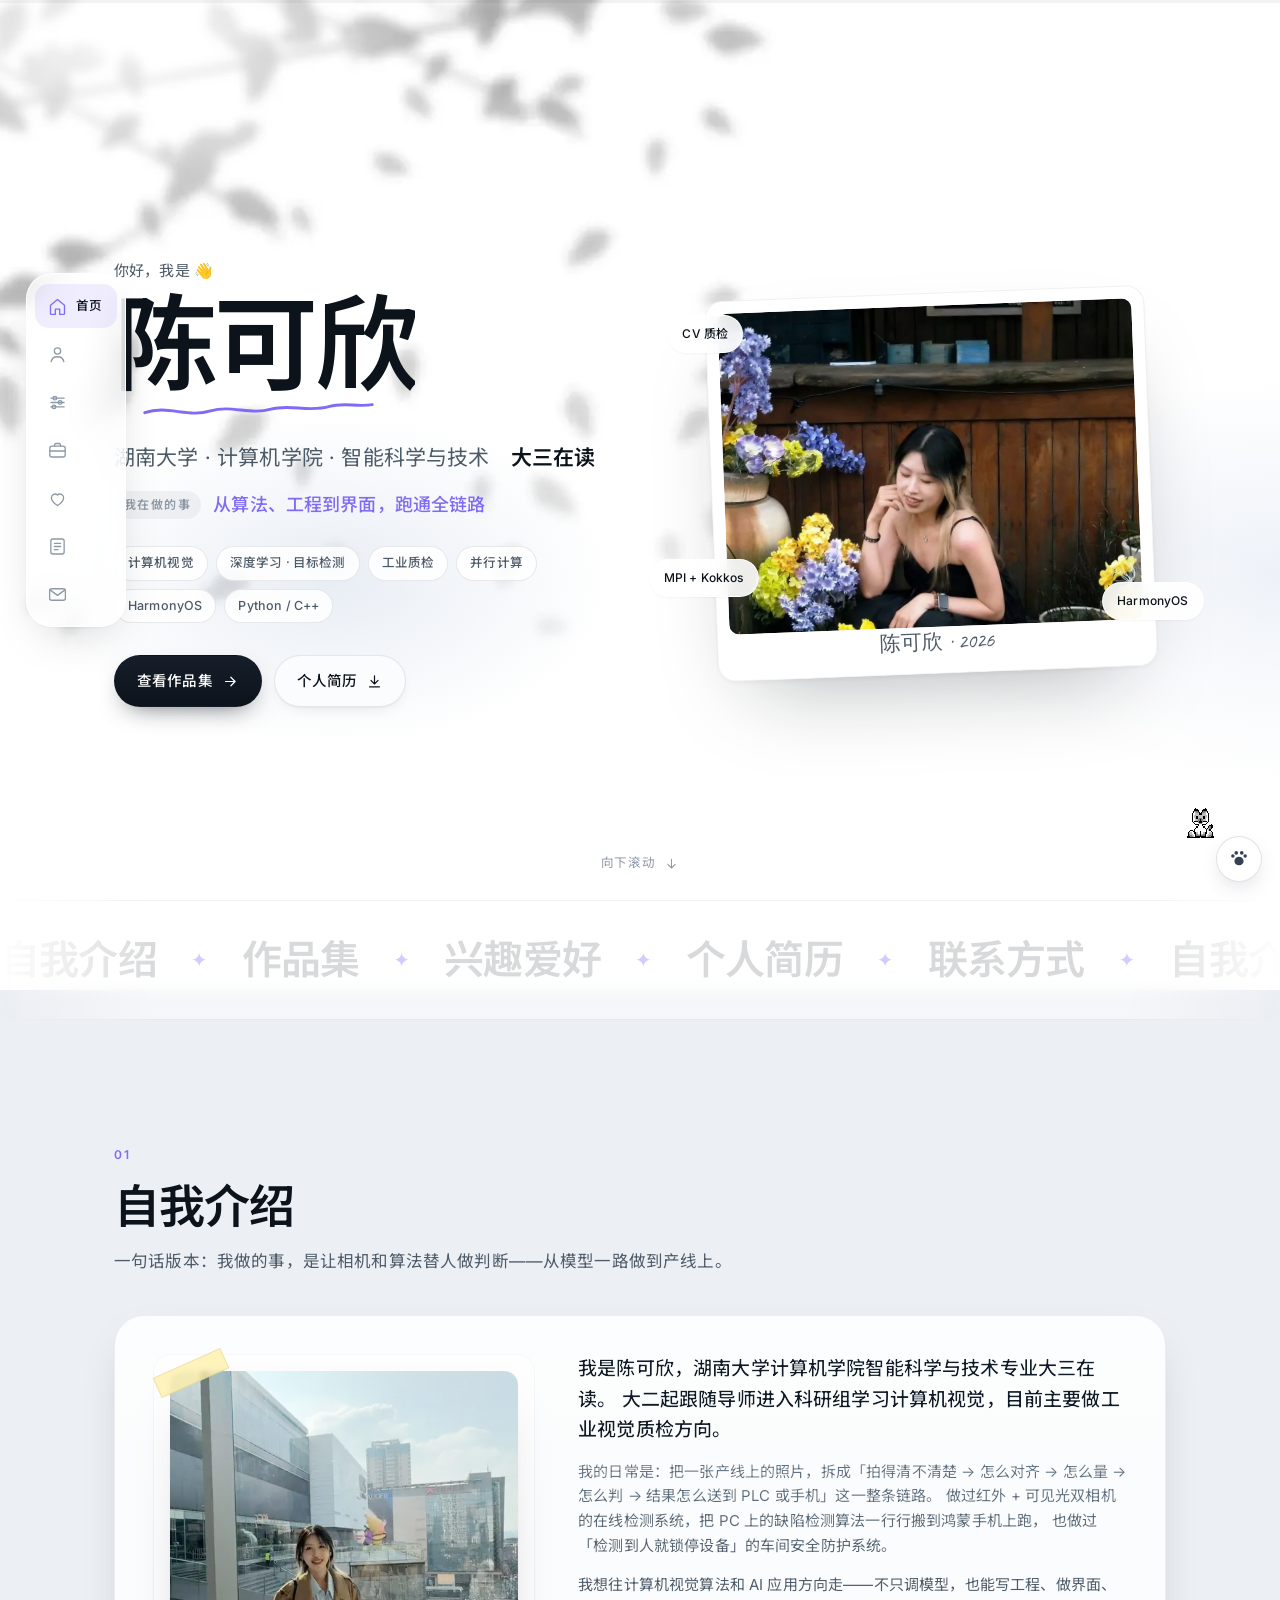
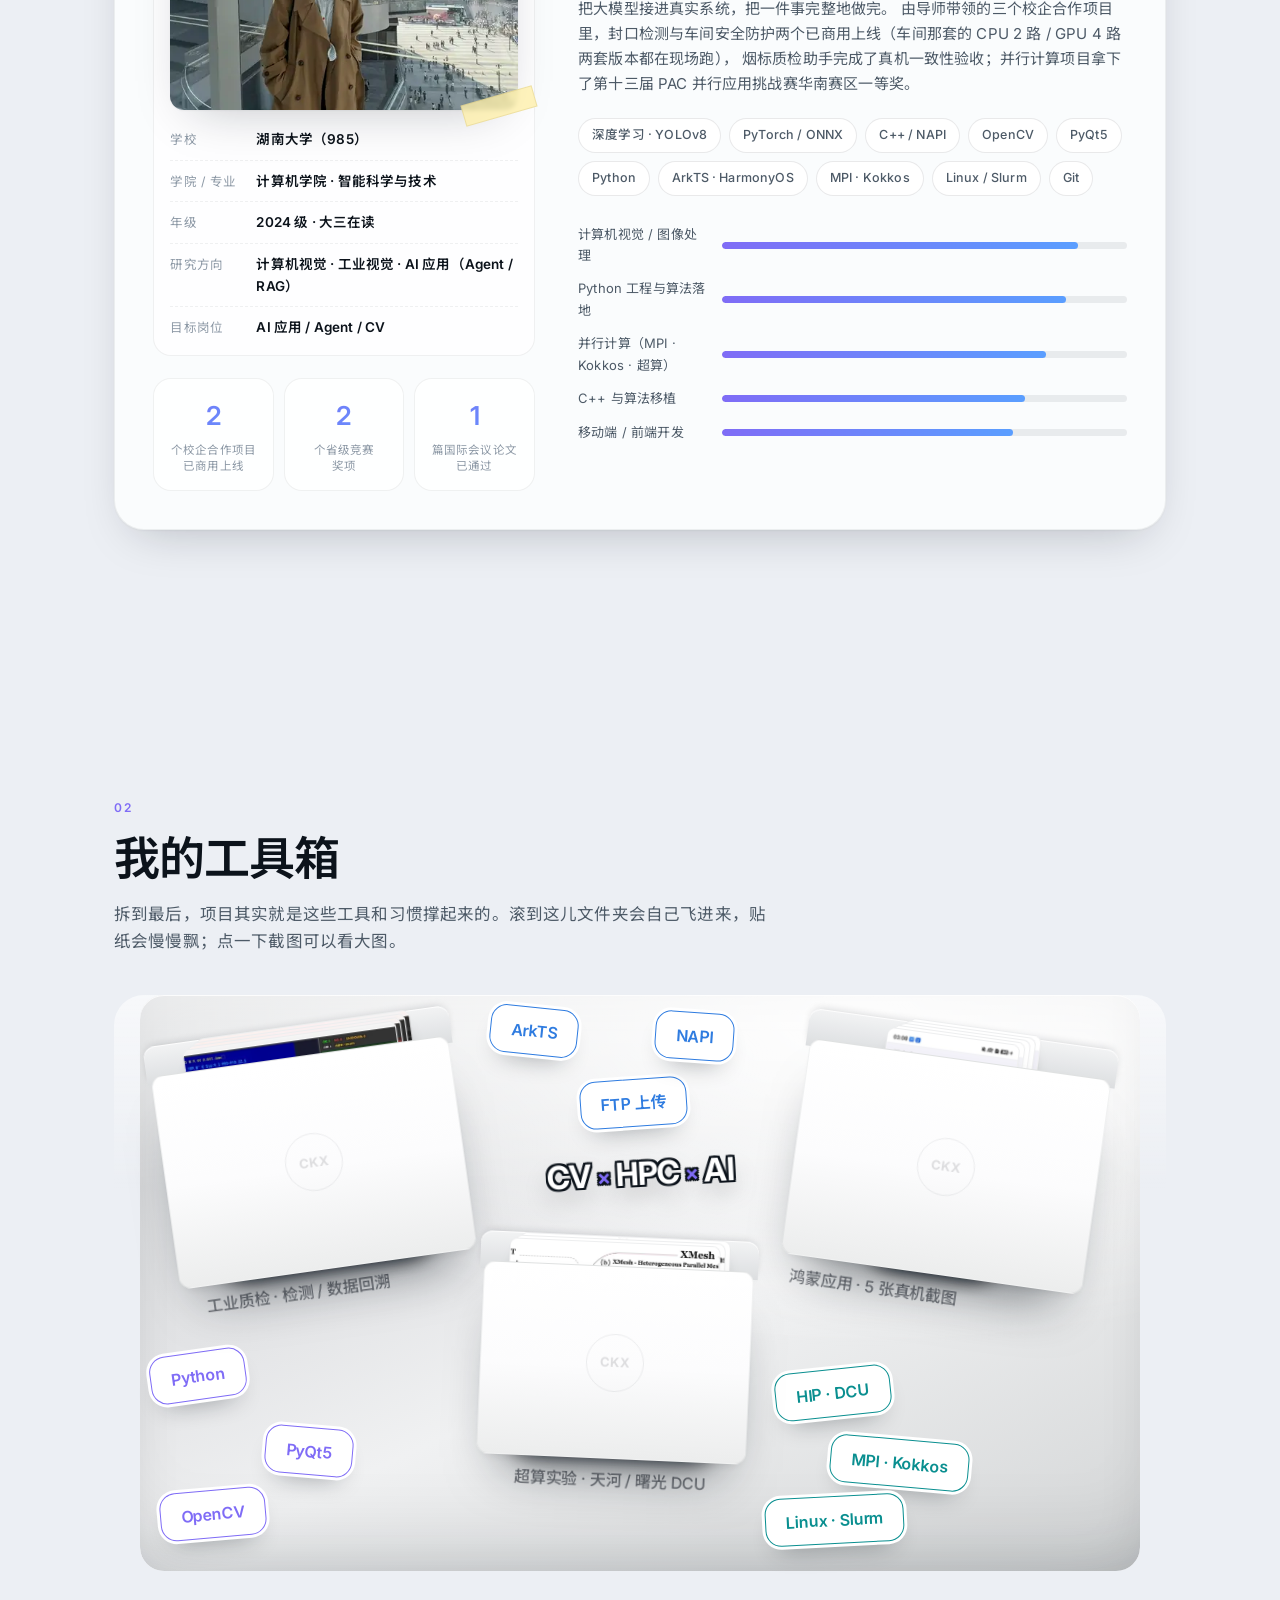
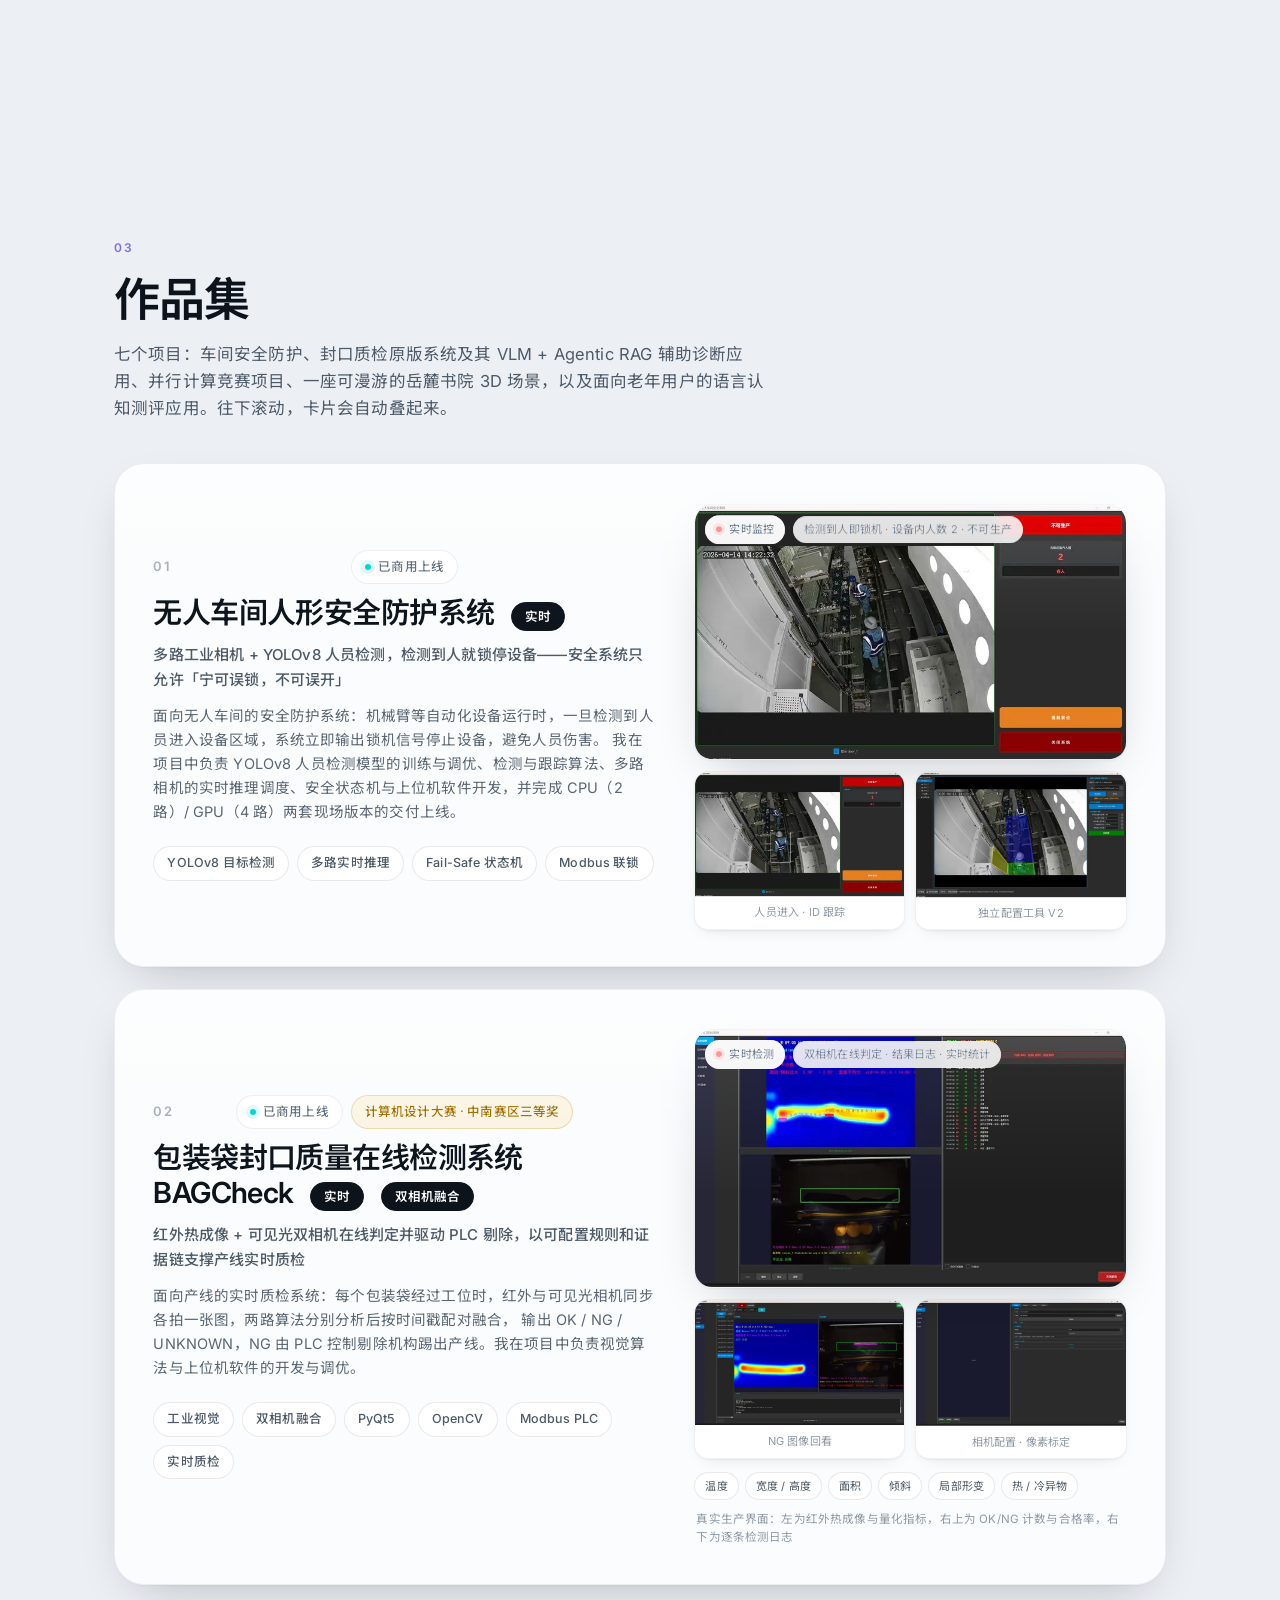
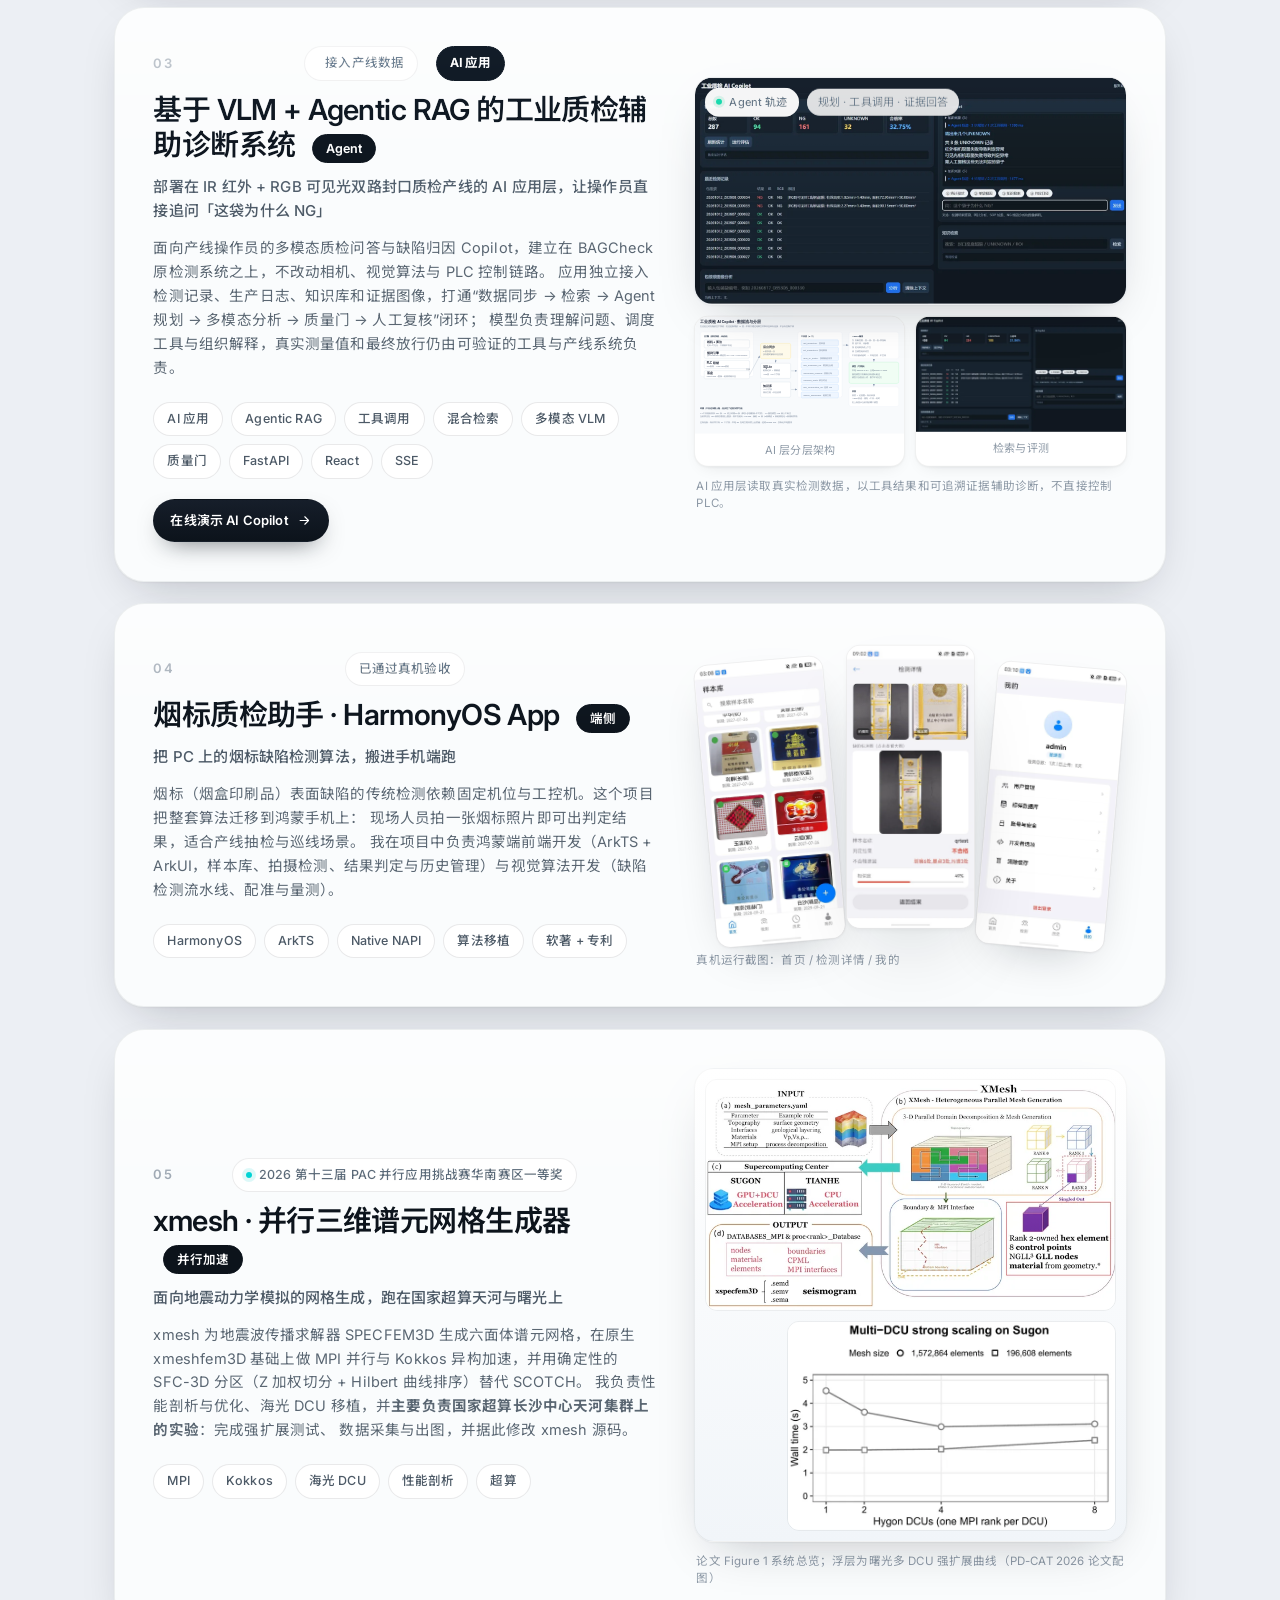
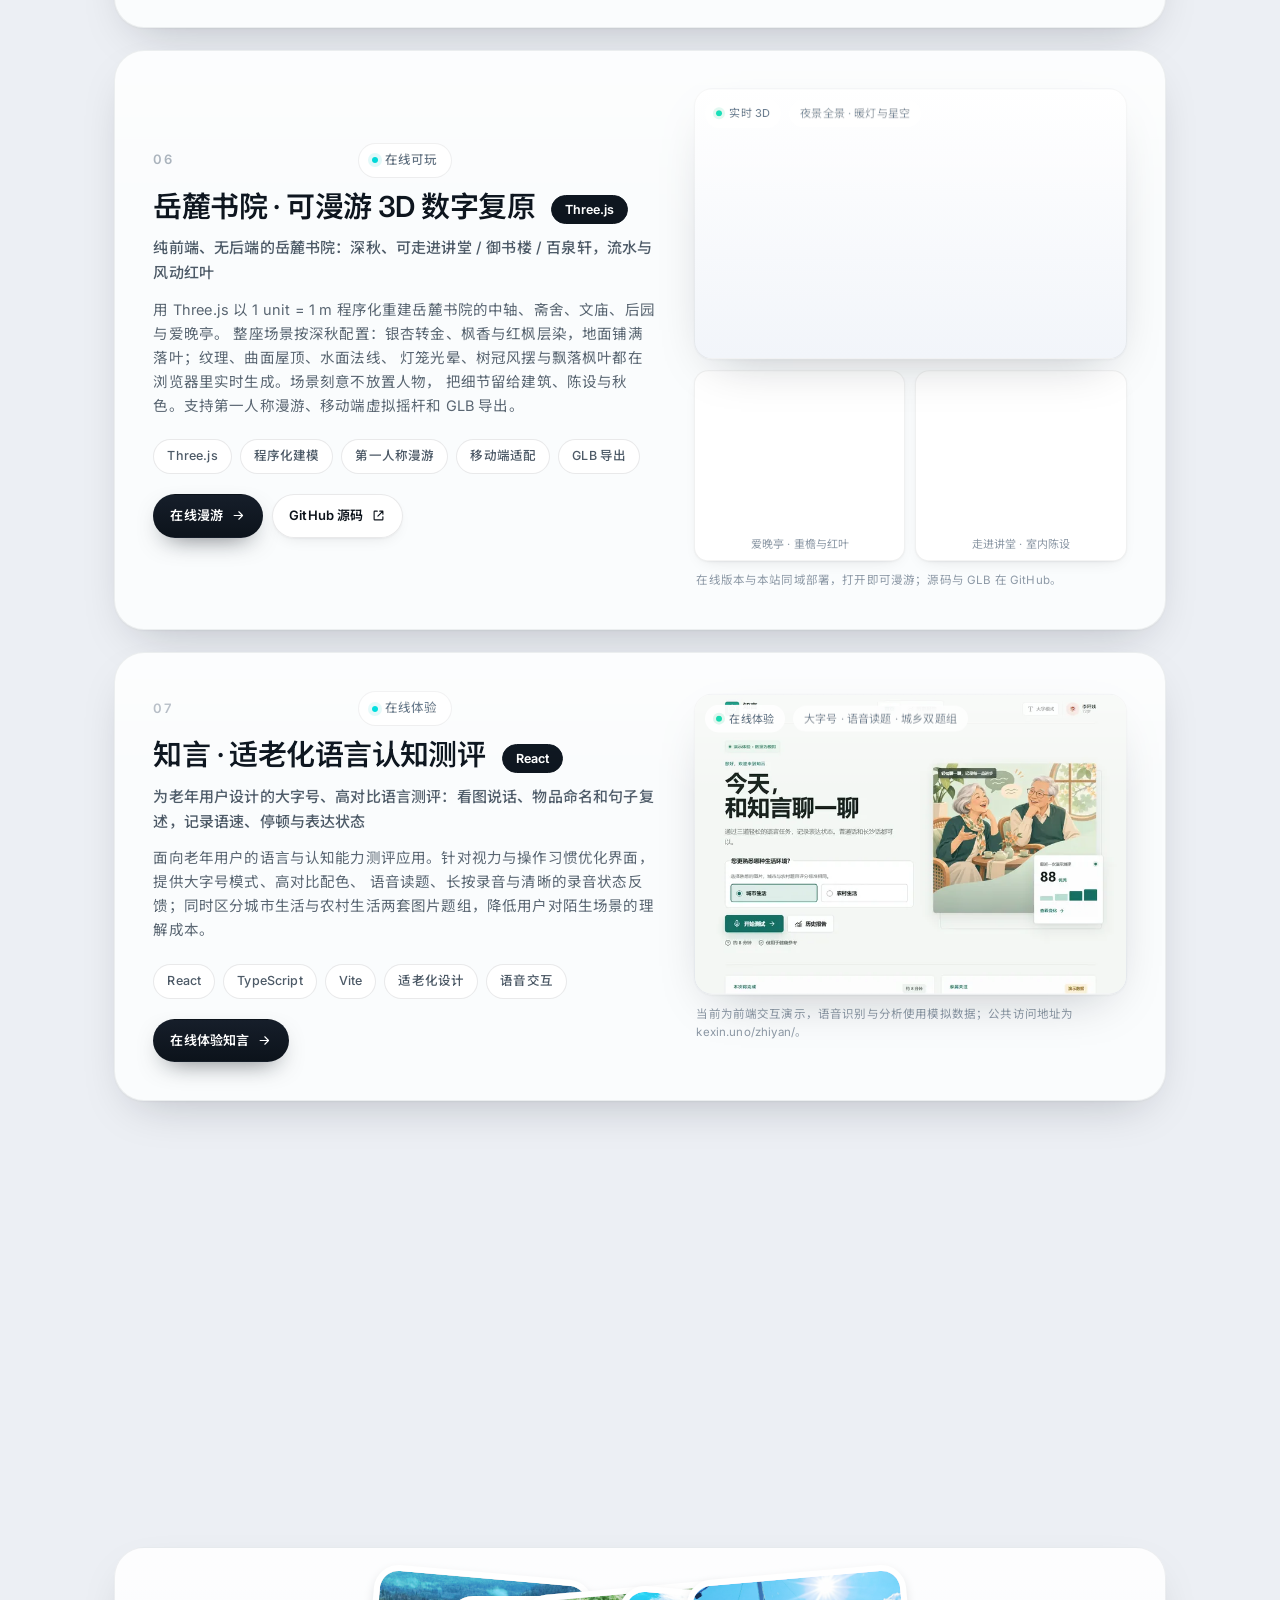
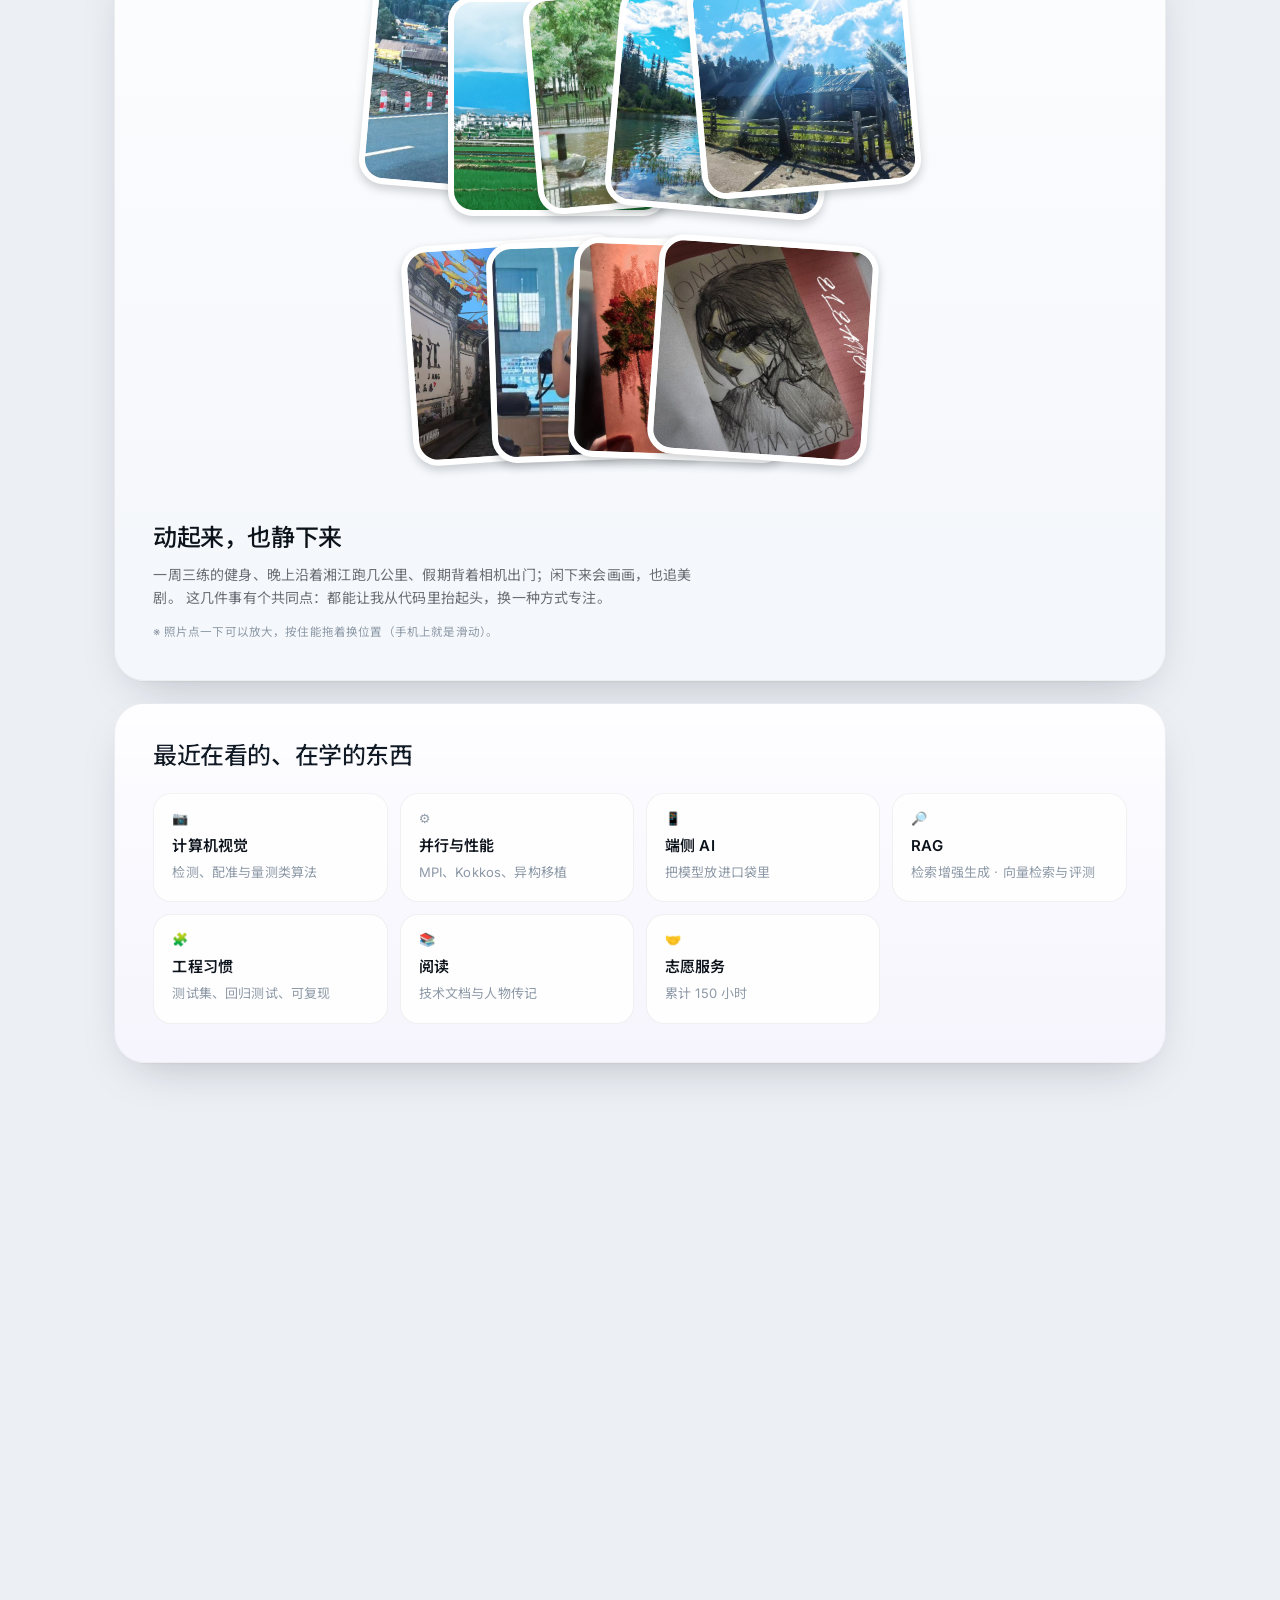
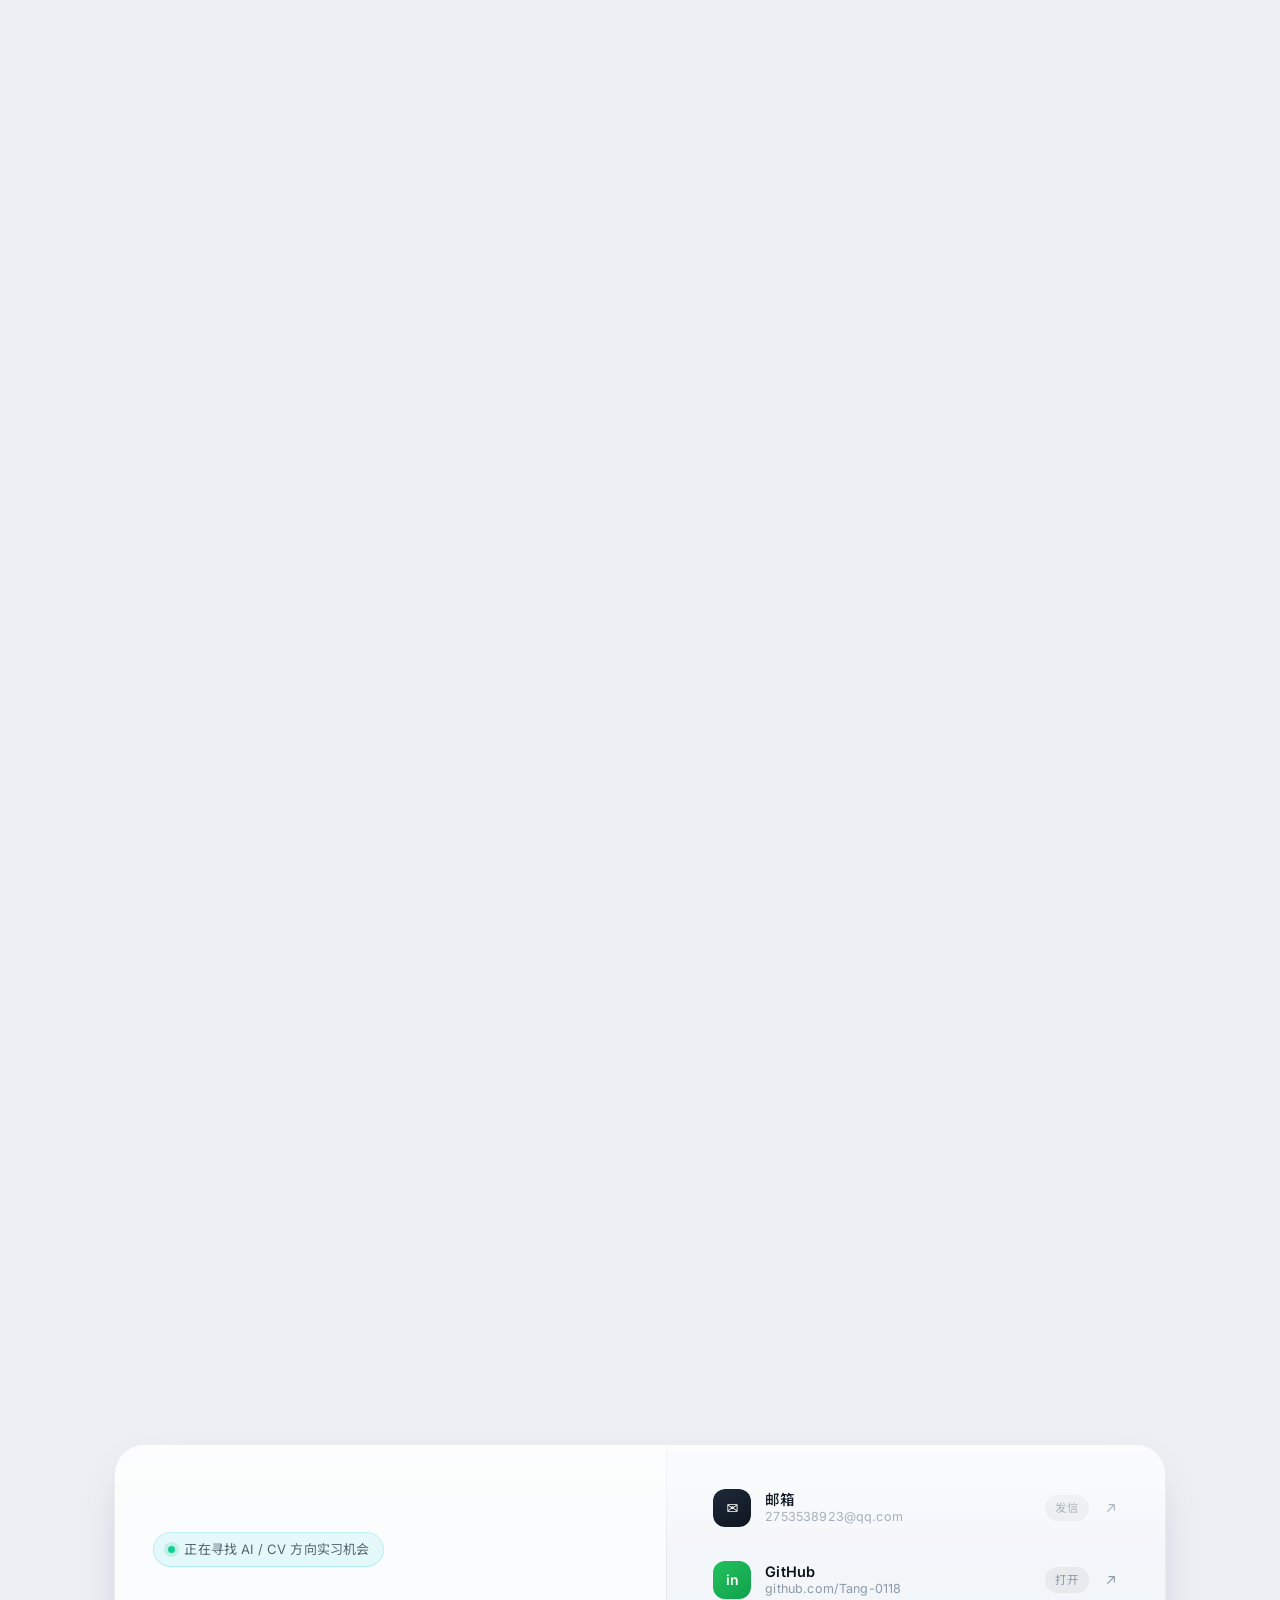
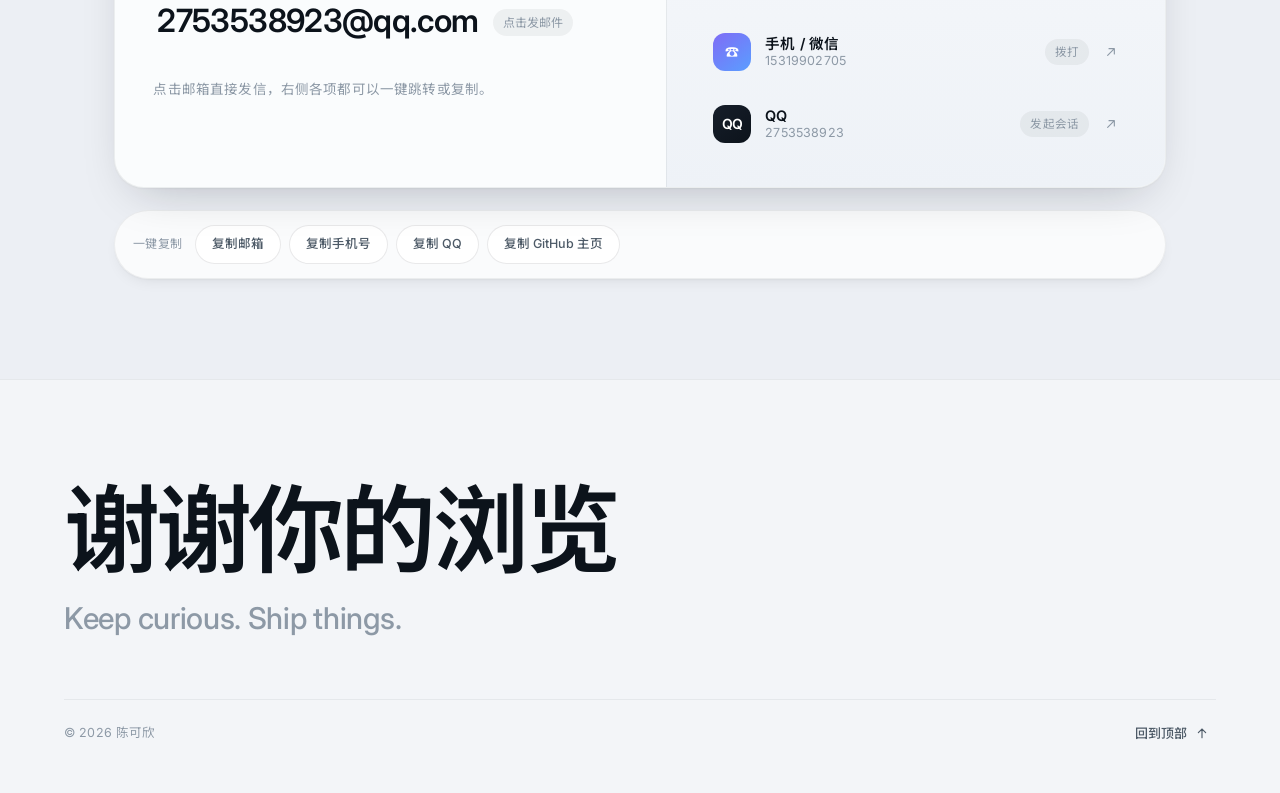
==== commit 41c4f69a: "perf: further compress portrait images" ====
--- a/index.html
+++ b/index.html
@@ -162,7 +162,7 @@
       <div class="about__side">
         <div class="info-card">
           <div class="photo-frame">
-            <img class="photo-frame__img" src="assets/me-portrait-intro.webp" srcset="assets/me-portrait-intro-720.webp 720w, assets/me-portrait-intro.webp 900w" sizes="(max-width: 1080px) 92vw, 320px" width="900" height="900" loading="lazy" decoding="async" alt="陈可欣的个人照片" />
+            <img class="photo-frame__img" src="assets/me-portrait-intro.webp" srcset="assets/me-portrait-intro-720.webp 480w, assets/me-portrait-intro.webp 700w" sizes="(max-width: 1080px) 92vw, 320px" width="700" height="700" loading="lazy" decoding="async" alt="陈可欣的个人照片" />
             <span class="tape tape--l"></span>
             <span class="tape tape--r"></span>
           </div>
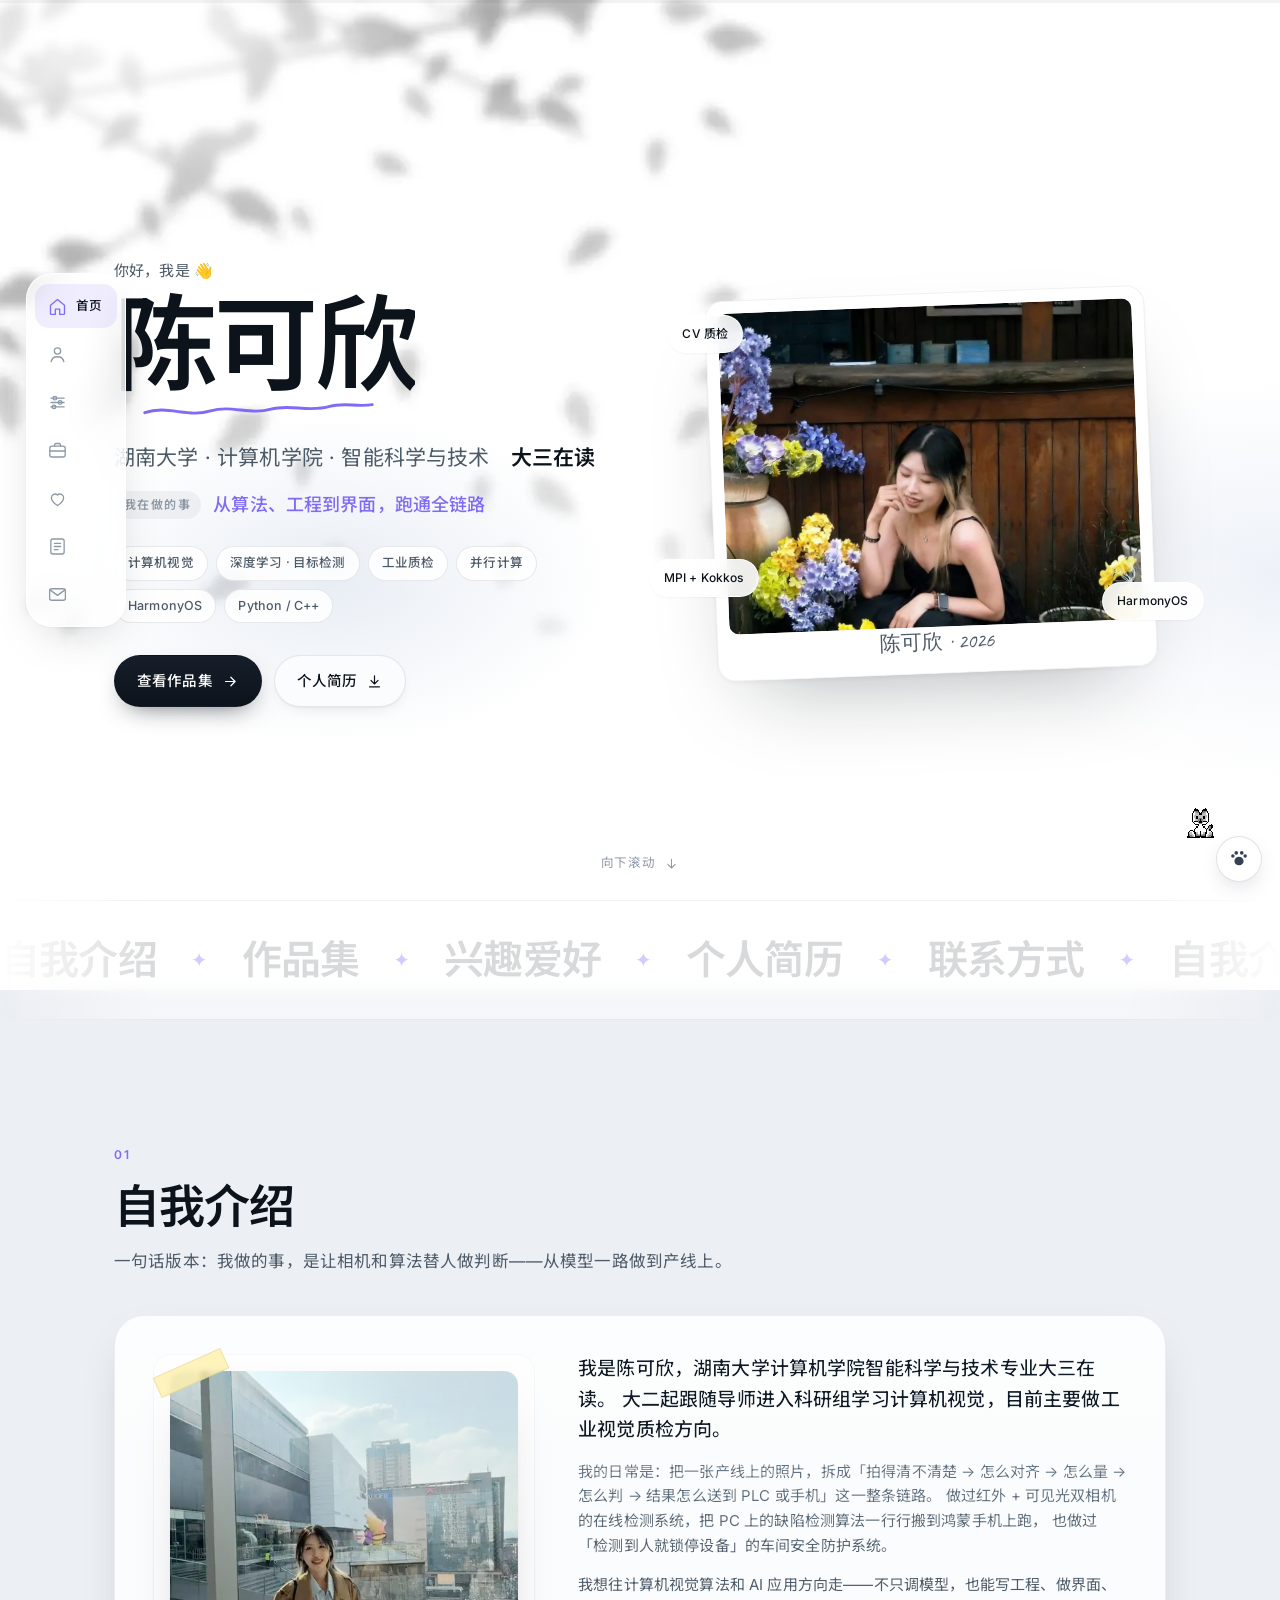
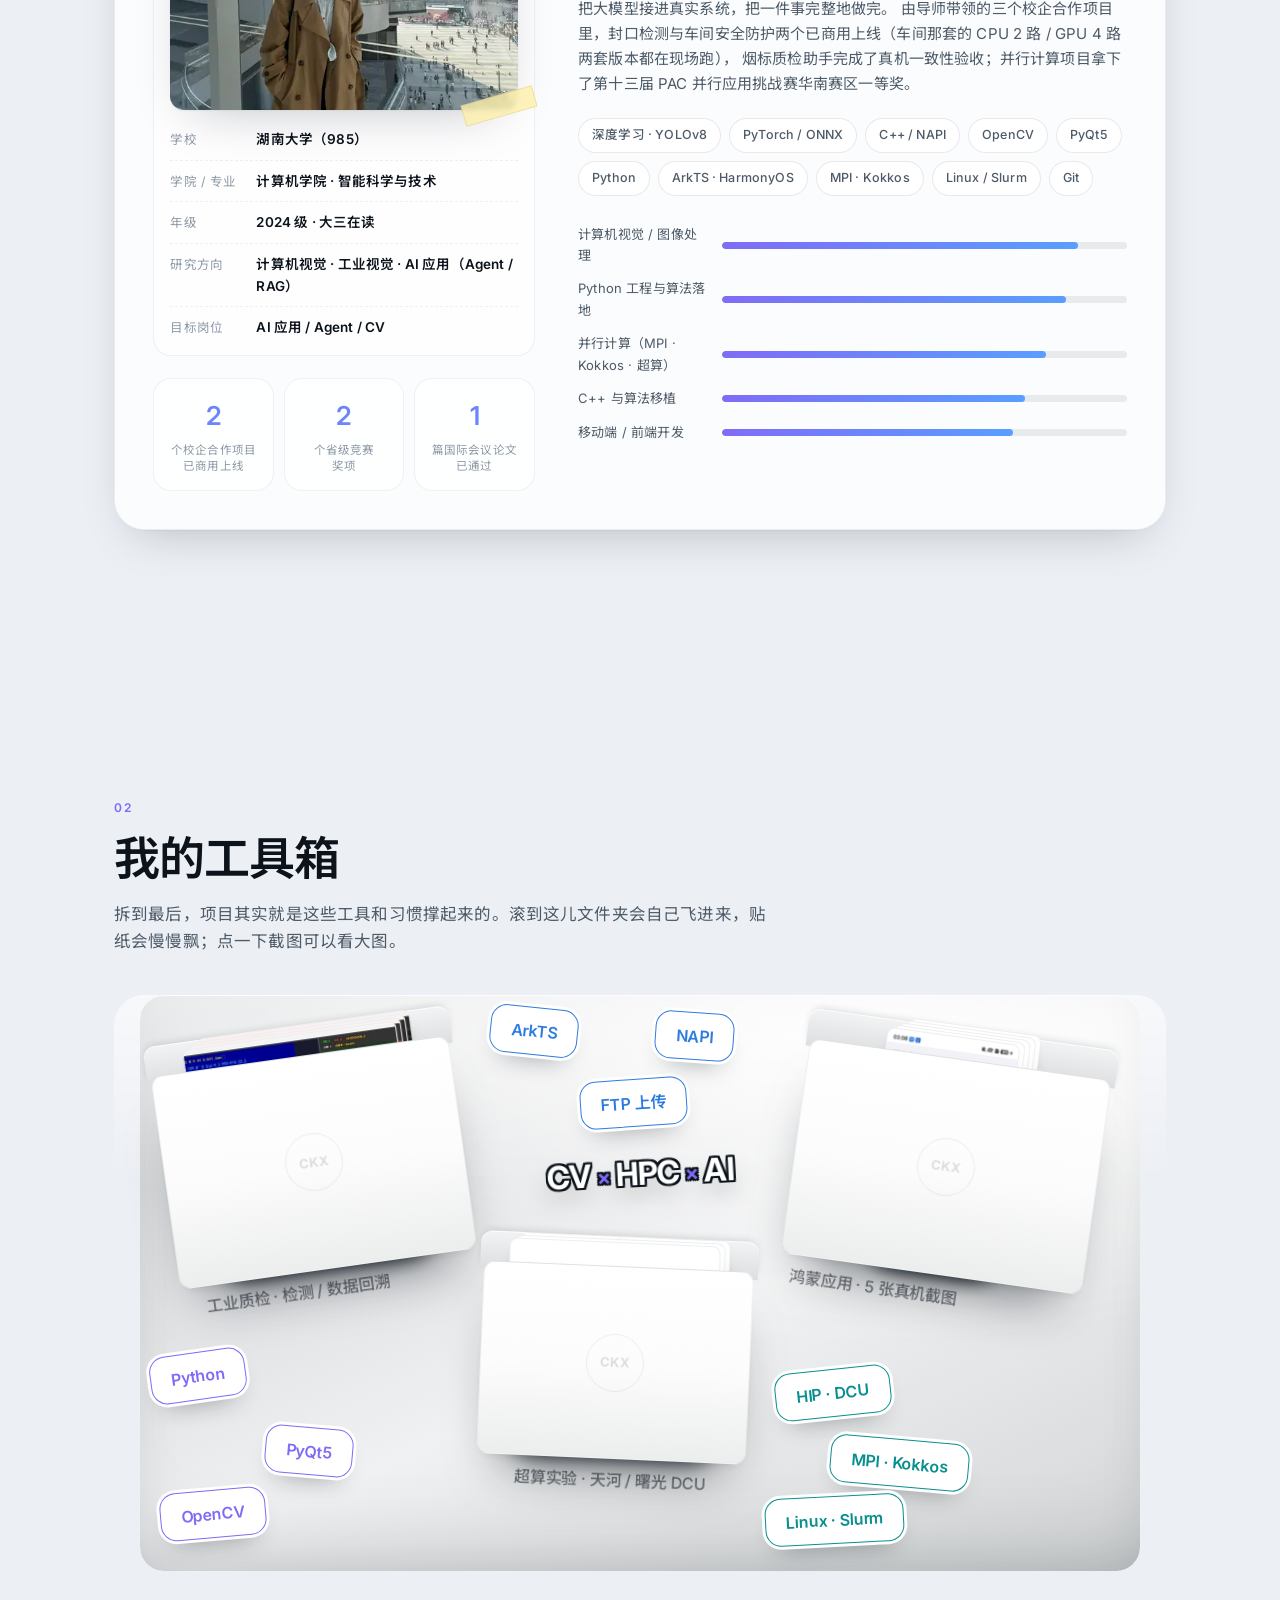
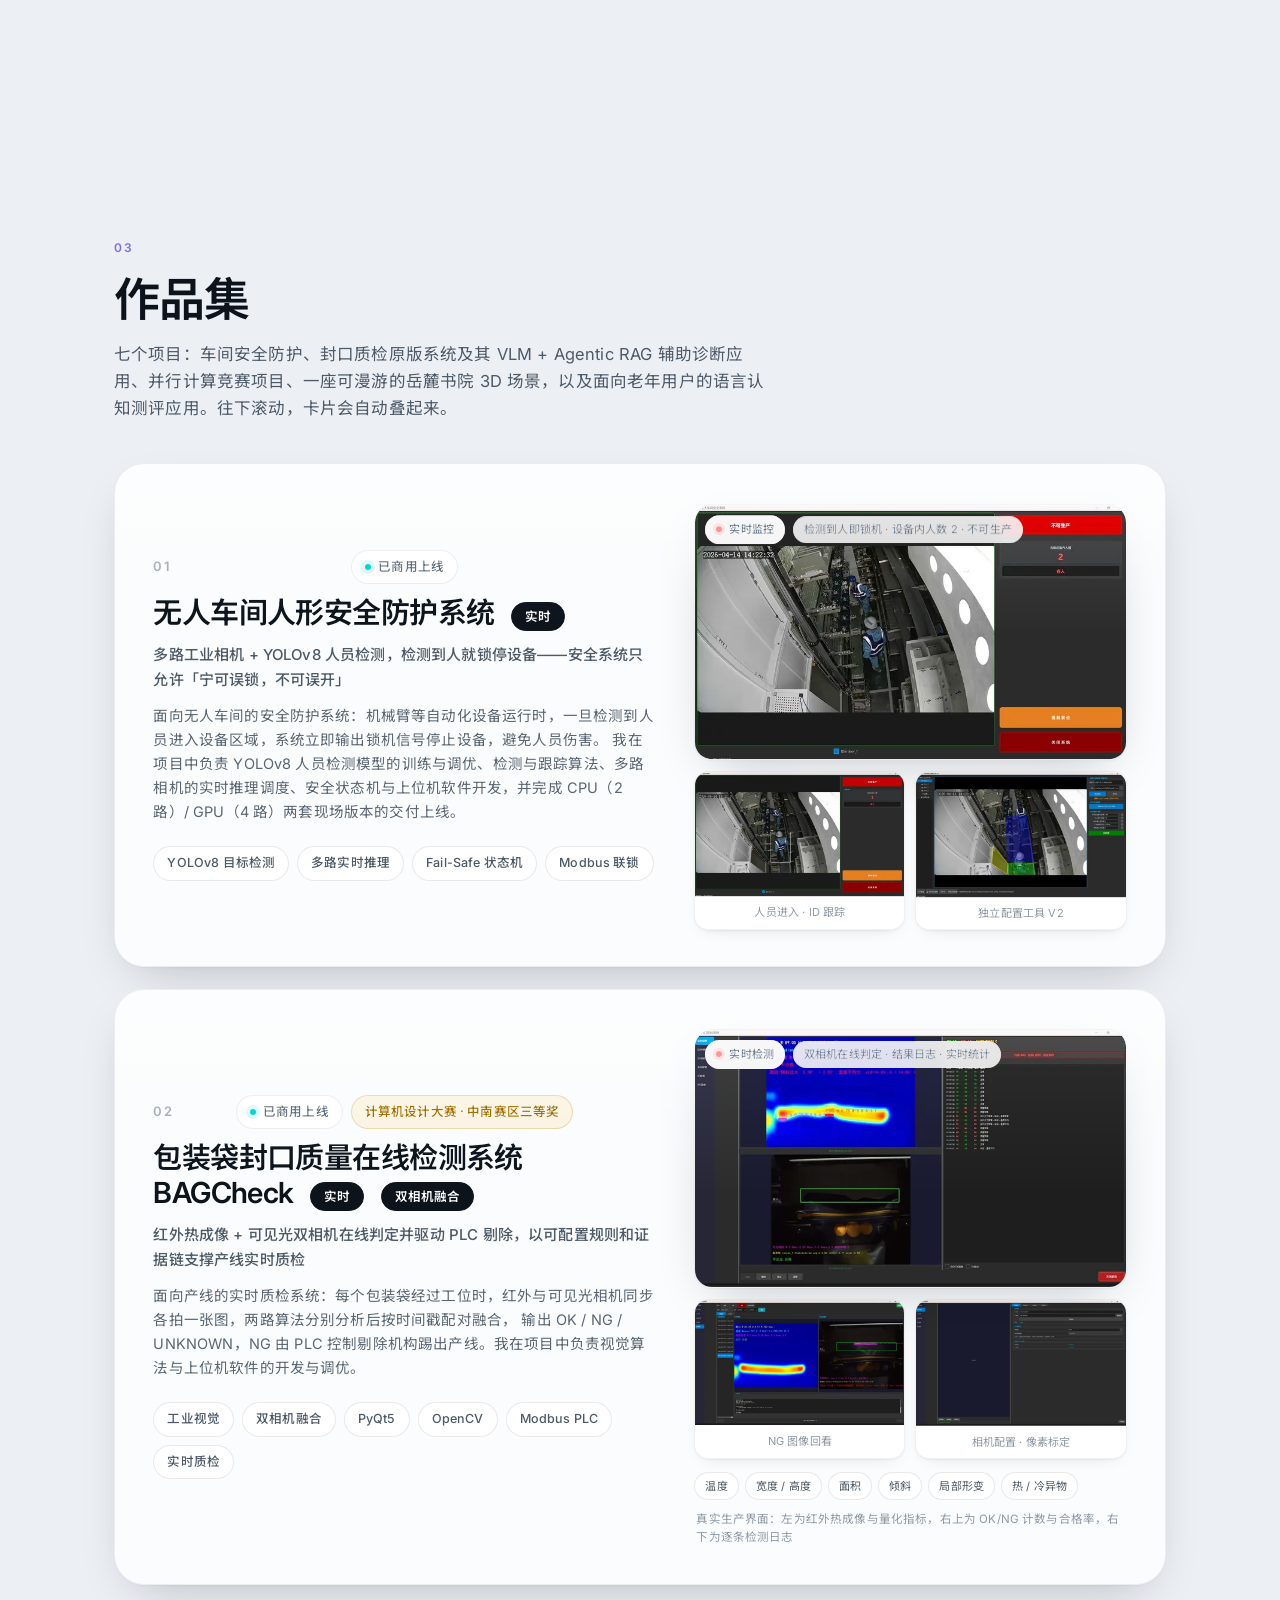
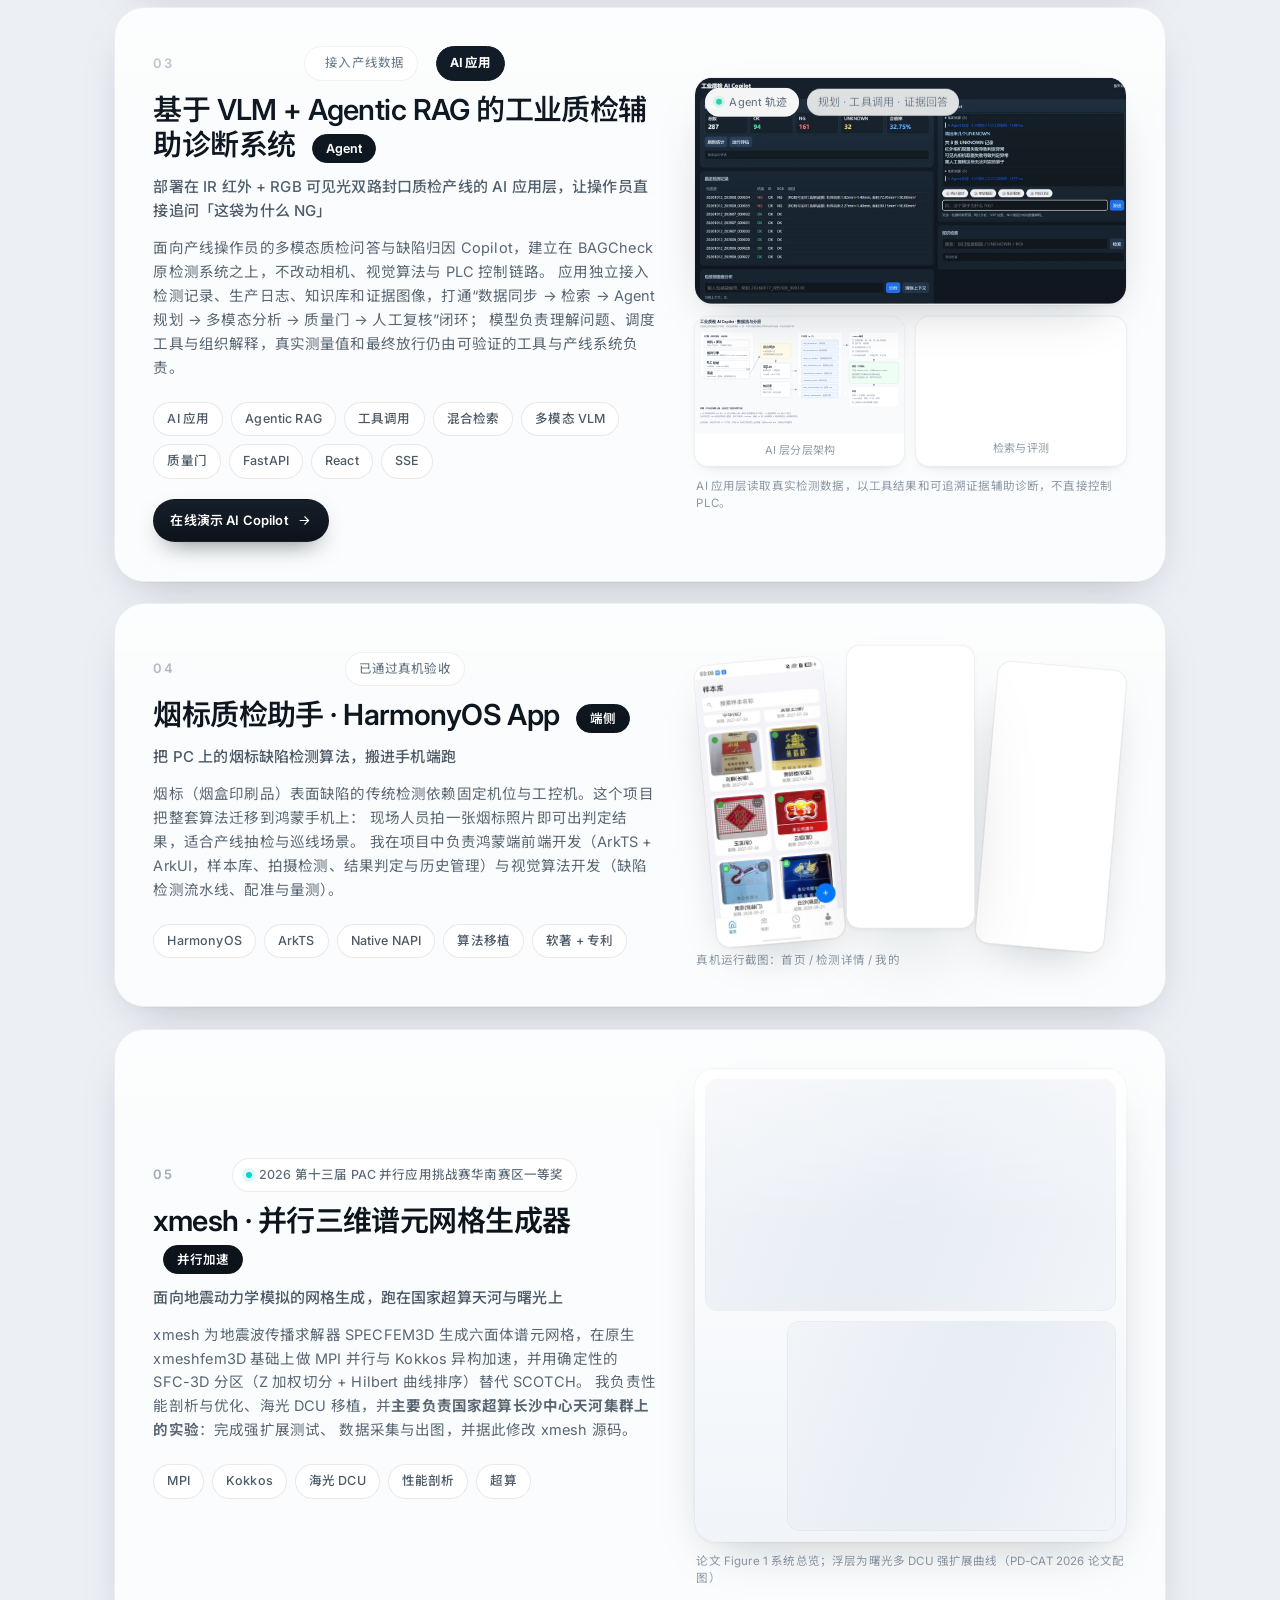
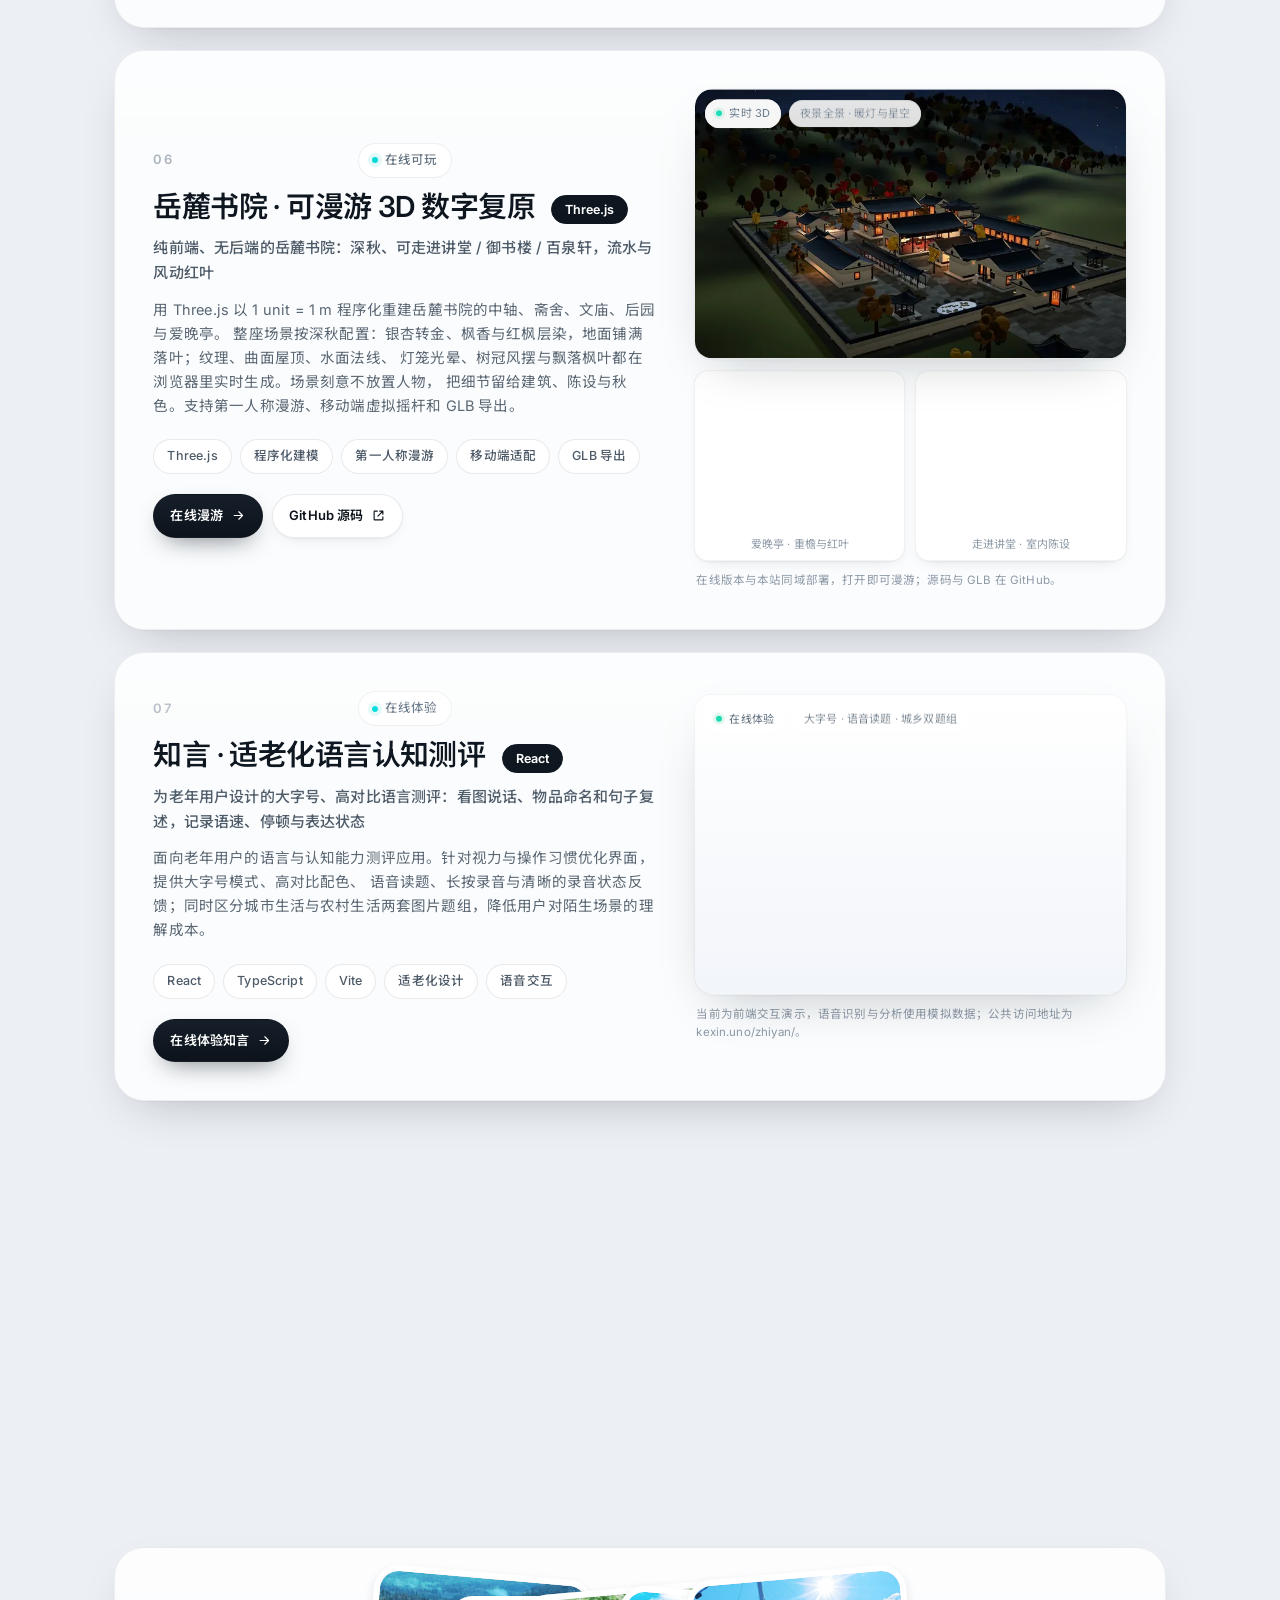
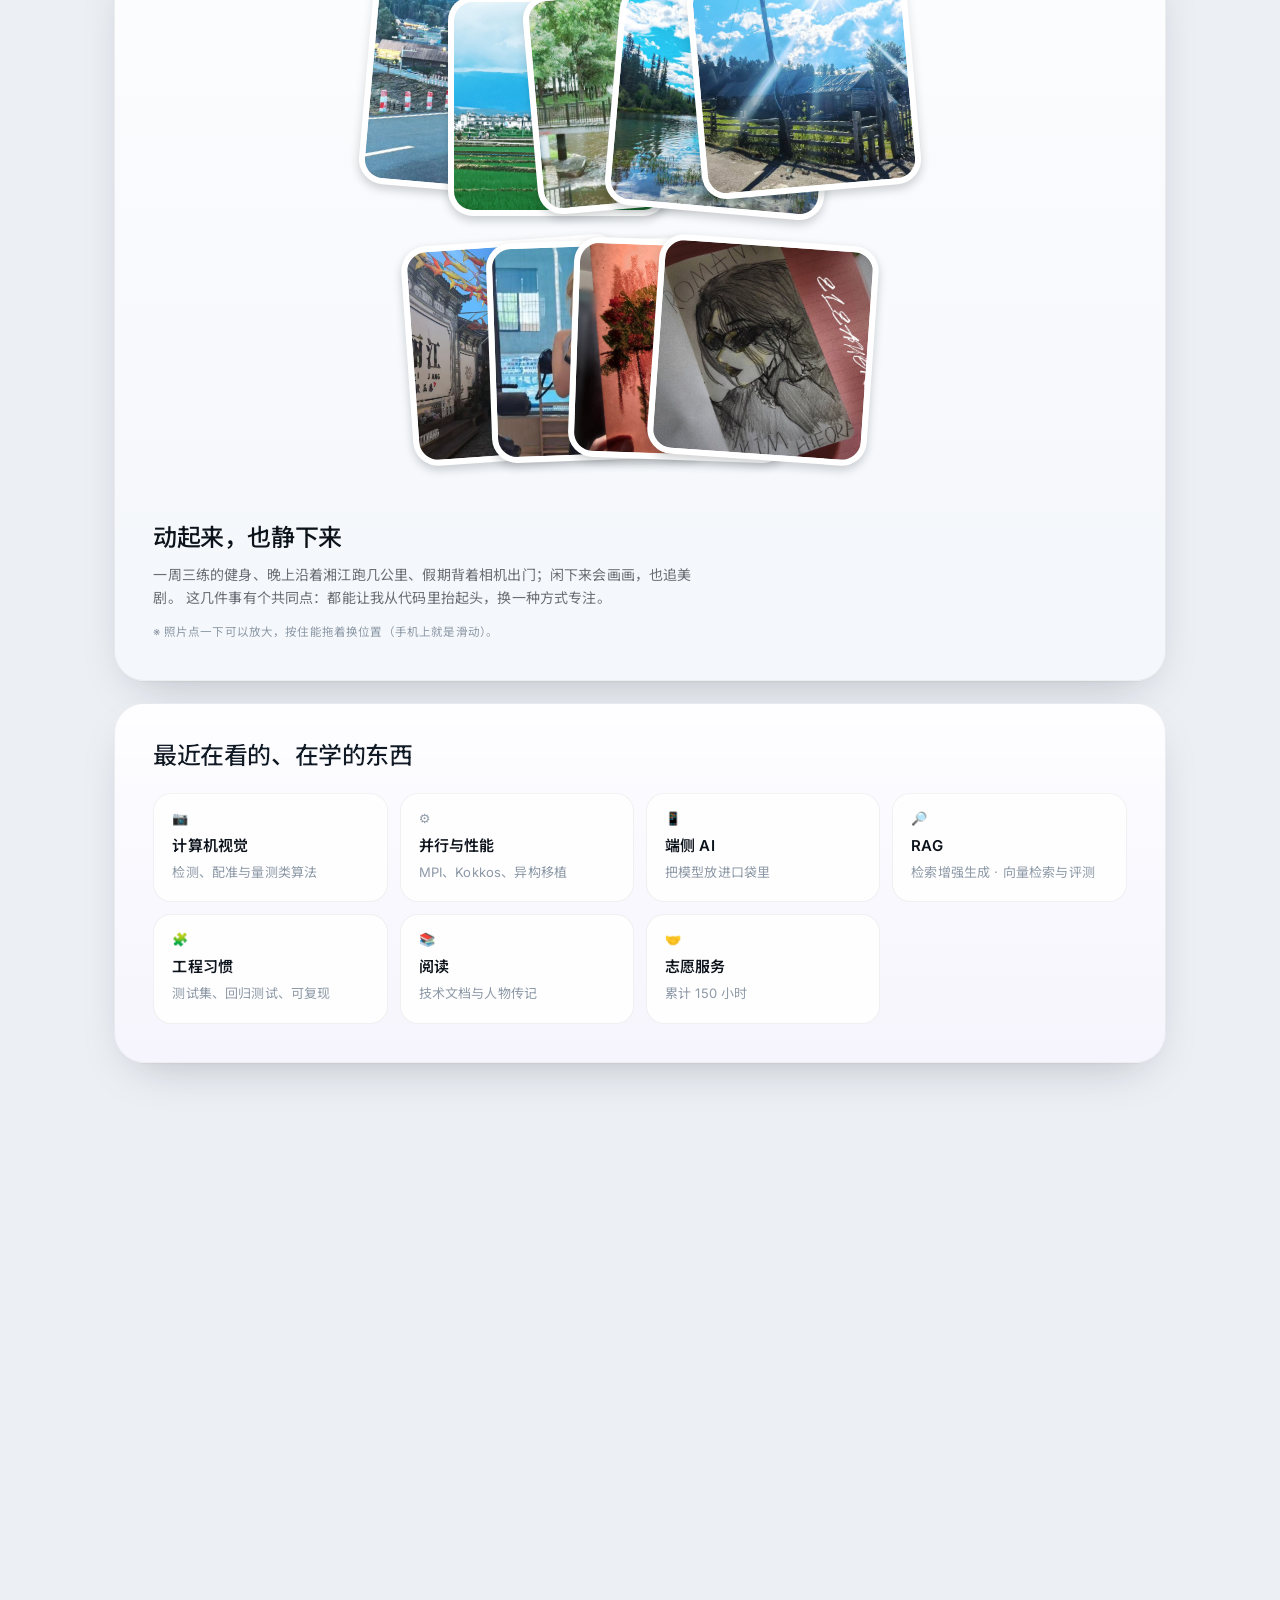
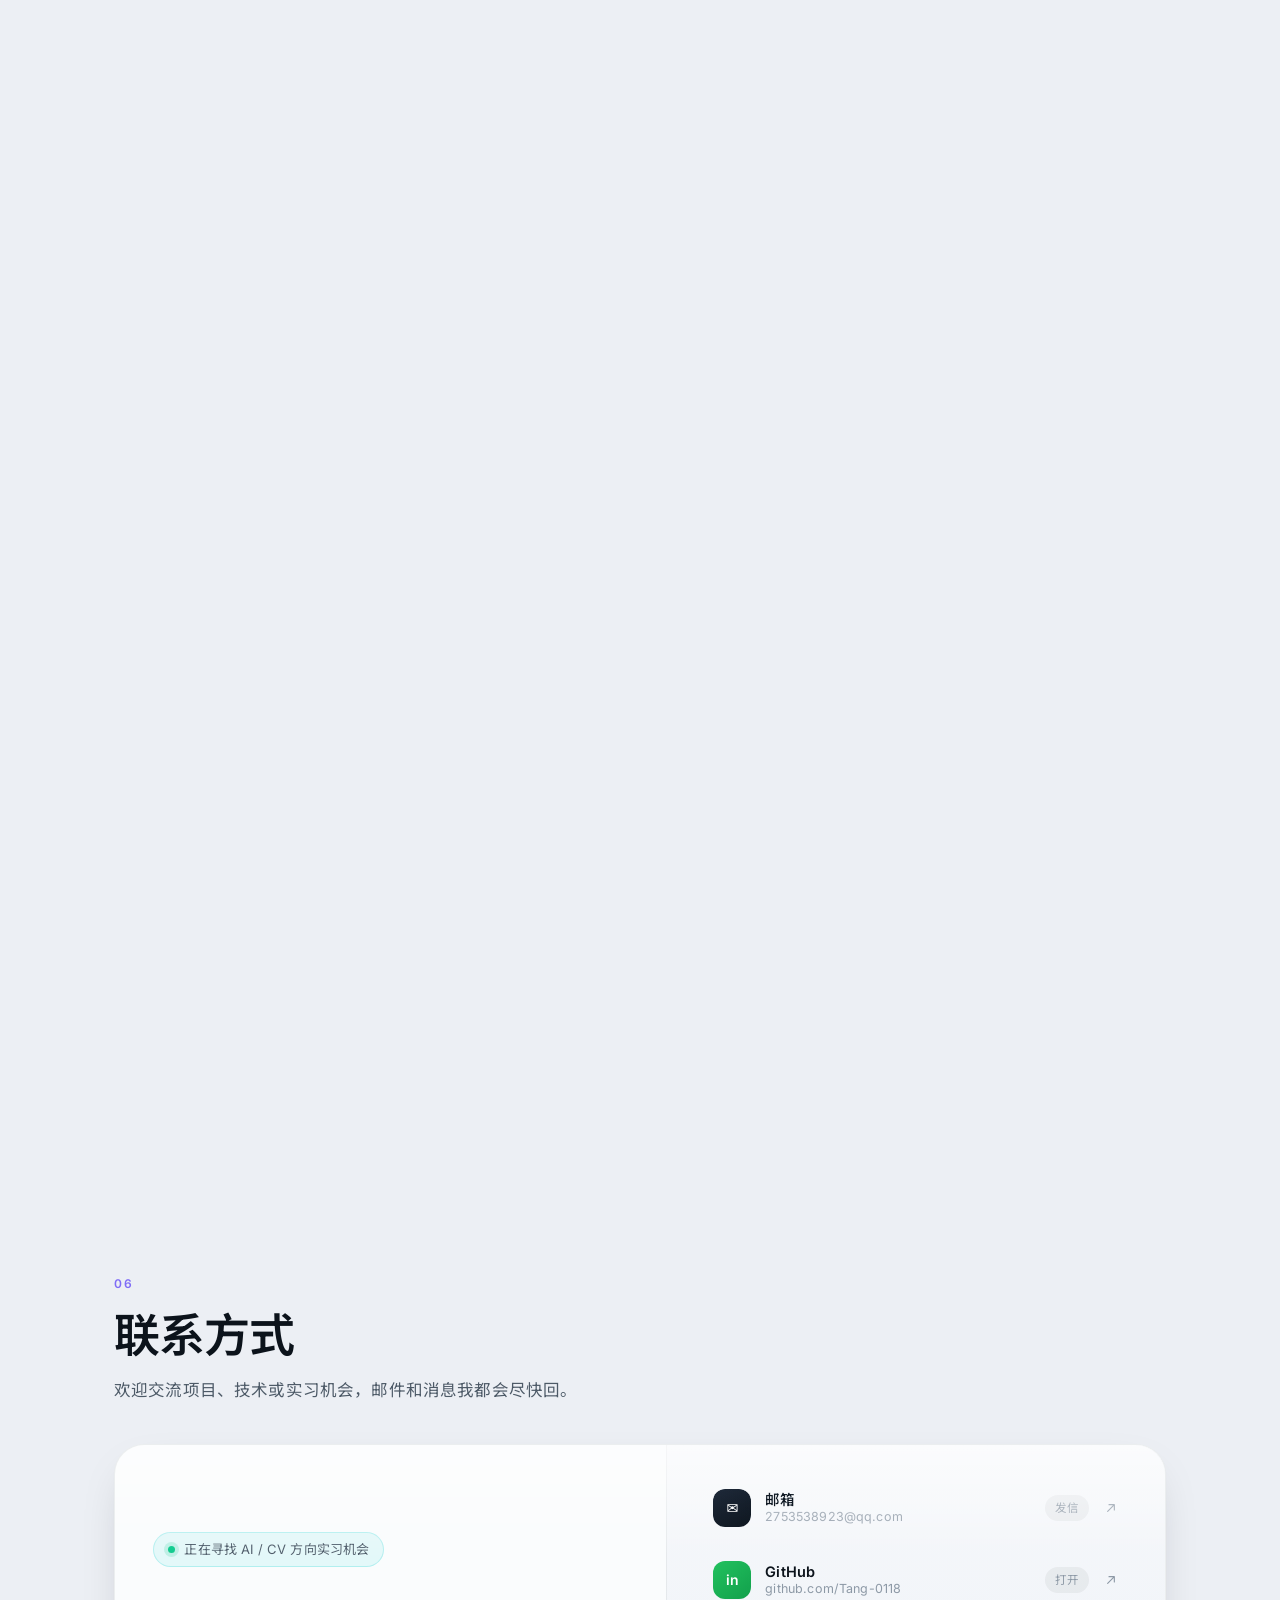
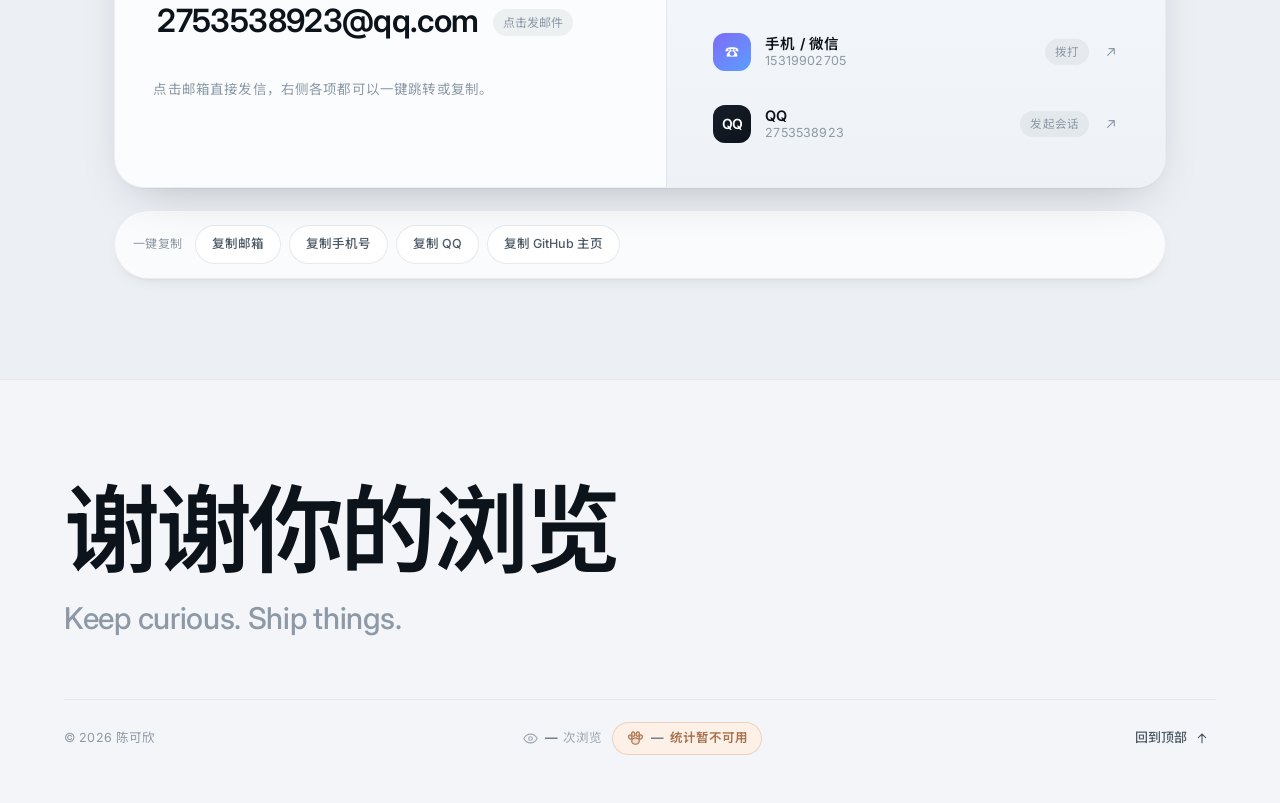
==== commit e31fed20: "feat: add homepage paw reaction and ordered reveals" ====
--- a/index.html
+++ b/index.html
@@ -18,6 +18,7 @@
 <link href="https://fonts.googleapis.com/css2?family=Inter:wght@400;500;600;700&family=Noto+Sans+SC:wght@400;500;700&family=Caveat:wght@600&display=swap" rel="stylesheet" media="print" onload="this.media='all'" />
 <noscript><link href="https://fonts.googleapis.com/css2?family=Inter:wght@400;500;600;700&family=Noto+Sans+SC:wght@400;500;700&family=Caveat:wght@600&display=swap" rel="stylesheet" /></noscript>
 <link rel="stylesheet" href="assets/css/style.css" />
+<link rel="stylesheet" href="assets/css/site-stats.css" />
 <link rel="preload" as="image" href="assets/me-hero.webp" type="image/webp" fetchpriority="high" />
 </head>
 <body>
@@ -911,6 +912,18 @@
     </h2>
     <div class="footer__meta">
       <span>© 2026 陈可欣</span>
+      <div class="site-stats" data-site-stats data-page="home" data-state="loading">
+        <span class="site-stats__views" title="本页累计浏览">
+          <svg viewBox="0 0 24 24" fill="none" stroke="currentColor" stroke-width="1.5" aria-hidden="true"><path d="M2.5 12s3.4-6.2 9.5-6.2S21.5 12 21.5 12 18.1 18.2 12 18.2 2.5 12 2.5 12Z"/><circle cx="12" cy="12" r="2.6"/></svg>
+          <span><b data-stat-views>—</b> 次浏览</span>
+        </span>
+        <button class="site-stats__like" type="button" data-stat-like aria-pressed="false" aria-label="留下猫爪点赞">
+          <svg viewBox="0 0 24 24" aria-hidden="true"><ellipse cx="12" cy="15.2" rx="4.8" ry="4.1"/><ellipse cx="5.4" cy="10.2" rx="2" ry="2.7" transform="rotate(-18 5.4 10.2)"/><ellipse cx="9.2" cy="6.4" rx="2" ry="2.8" transform="rotate(-7 9.2 6.4)"/><ellipse cx="14.8" cy="6.4" rx="2" ry="2.8" transform="rotate(7 14.8 6.4)"/><ellipse cx="18.6" cy="10.2" rx="2" ry="2.7" transform="rotate(18 18.6 10.2)"/></svg>
+          <b data-stat-likes>—</b>
+          <span data-stat-like-label>踩个猫爪</span>
+        </button>
+        <span class="site-stats__privacy">仅统计公开页面的匿名访问量，不用于广告画像。</span>
+      </div>
       <button class="to-top" id="toTop" type="button">
         回到顶部
         <svg viewBox="0 0 24 24" aria-hidden="true"><path d="M12 19V6M6.5 11.5 12 6l5.5 5.5"/></svg>
@@ -934,6 +947,7 @@
 <div class="toast" id="toast" role="status" aria-live="polite"></div>
 
 <script src="assets/js/main.js" async></script>
+<script src="assets/js/site-stats.js" defer></script>
 <script>
   function loadNeko() {
     var bundle = document.createElement('script');
--- a/assets/css/style.css
+++ b/assets/css/style.css
@@ -100,7 +100,7 @@
     radial-gradient(44% 34% at 68% 78%,rgba(255,255,255,.7),transparent 74%),
     radial-gradient(26% 22% at 30% 62%,rgba(190,205,225,.35),transparent 70%),
     radial-gradient(34% 26% at 92% 62%,rgba(196,210,232,.30),transparent 72%),
-    url("../../assets/bg-wall.webp") center / cover no-repeat;
+    url("[data-uri]") center / cover no-repeat;
   animation:drift 26s var(--ease-soft) infinite alternate;
 }
 @keyframes drift{
@@ -362,7 +362,7 @@
 .photo-frame{position:relative;border-radius:14px}
 .photo-frame__img{
   width:100%;display:block;border-radius:14px;
-  aspect-ratio:4/3.9;object-fit:cover;box-shadow:var(--shadow-md);
+  aspect-ratio:4/3.9;object-fit:cover;object-position:center 56%;box-shadow:var(--shadow-md);
 }
 .tape{
   position:absolute;width:74px;height:22px;z-index:2;
--- a/assets/css/site-stats.css
+++ b/assets/css/site-stats.css
@@ -0,0 +1,103 @@
+.site-stats{
+  display:inline-flex;
+  align-items:center;
+  gap:10px;
+  color:var(--ink-3,#7c8491);
+  font-size:12.5px;
+  line-height:1;
+}
+.site-stats[data-state="loading"]{opacity:.82}
+.site-stats[data-state="error"]{opacity:.86}
+.site-stats__views,
+.site-stats__like{
+  display:inline-flex;
+  align-items:center;
+  gap:6px;
+  min-height:32px;
+  color:inherit;
+  font:inherit;
+}
+.site-stats__views svg,
+.site-stats__like svg{
+  width:17px;
+  height:17px;
+  flex:none;
+}
+.site-stats__views b,
+.site-stats__like b{
+  color:var(--ink-2,#525b68);
+  font-weight:600;
+  font-variant-numeric:tabular-nums;
+}
+.site-stats__like{
+  padding:6px 13px;
+  border:1px solid rgba(185,109,58,.28);
+  border-radius:99px;
+  background:rgba(255,239,226,.9);
+  color:#9b5c32;
+  font-weight:600;
+  cursor:pointer;
+  transition:color .25s ease,background .25s ease,border-color .25s ease,transform .25s ease;
+}
+.site-stats__like:hover{
+  color:#7f4524;
+  border-color:rgba(185,109,58,.5);
+  background:#fff1e5;
+  transform:translateY(-1px);
+}
+.site-stats__like svg{
+  width:19px;
+  height:19px;
+  fill:rgba(185,109,58,.18);
+  stroke:currentColor;
+  stroke-width:1.5;
+  transition:fill .25s ease,transform .25s ease;
+}
+.site-stats__like.is-liked{
+  color:#b96d3a;
+  border-color:rgba(185,109,58,.28);
+  background:rgba(255,241,230,.82);
+}
+.site-stats__like.is-liked svg{
+  fill:currentColor;
+  stroke:currentColor;
+}
+.site-stats__like.is-popping svg{animation:siteStatsPaw .45s ease}
+.site-stats__like:disabled{cursor:wait;opacity:.65;transform:none}
+.dark .site-stats__views b,
+.dark .site-stats__like b{color:inherit}
+.dark .site-stats__like{
+  border-color:rgba(255,255,255,.14);
+  background:rgba(255,255,255,.06);
+}
+.dark .site-stats__like:hover{
+  border-color:rgba(255,185,130,.38);
+  background:rgba(255,255,255,.1);
+}
+.site-stats__privacy{
+  position:absolute;
+  width:1px;
+  height:1px;
+  padding:0;
+  margin:-1px;
+  overflow:hidden;
+  clip:rect(0,0,0,0);
+  white-space:nowrap;
+  border:0;
+}
+@keyframes siteStatsPaw{
+  0%{transform:rotate(-10deg) scale(.72)}
+  55%{transform:rotate(6deg) scale(1.2)}
+  100%{transform:rotate(0) scale(1)}
+}
+@media (max-width:640px){
+  .site-stats{gap:7px}
+  .site-stats__like{padding:5px 9px}
+}
+@media (prefers-reduced-motion:reduce){
+  .site-stats__like,
+  .site-stats__like svg{transition:none;animation:none!important}
+}
+@media print{
+  .site-stats{display:none!important}
+}
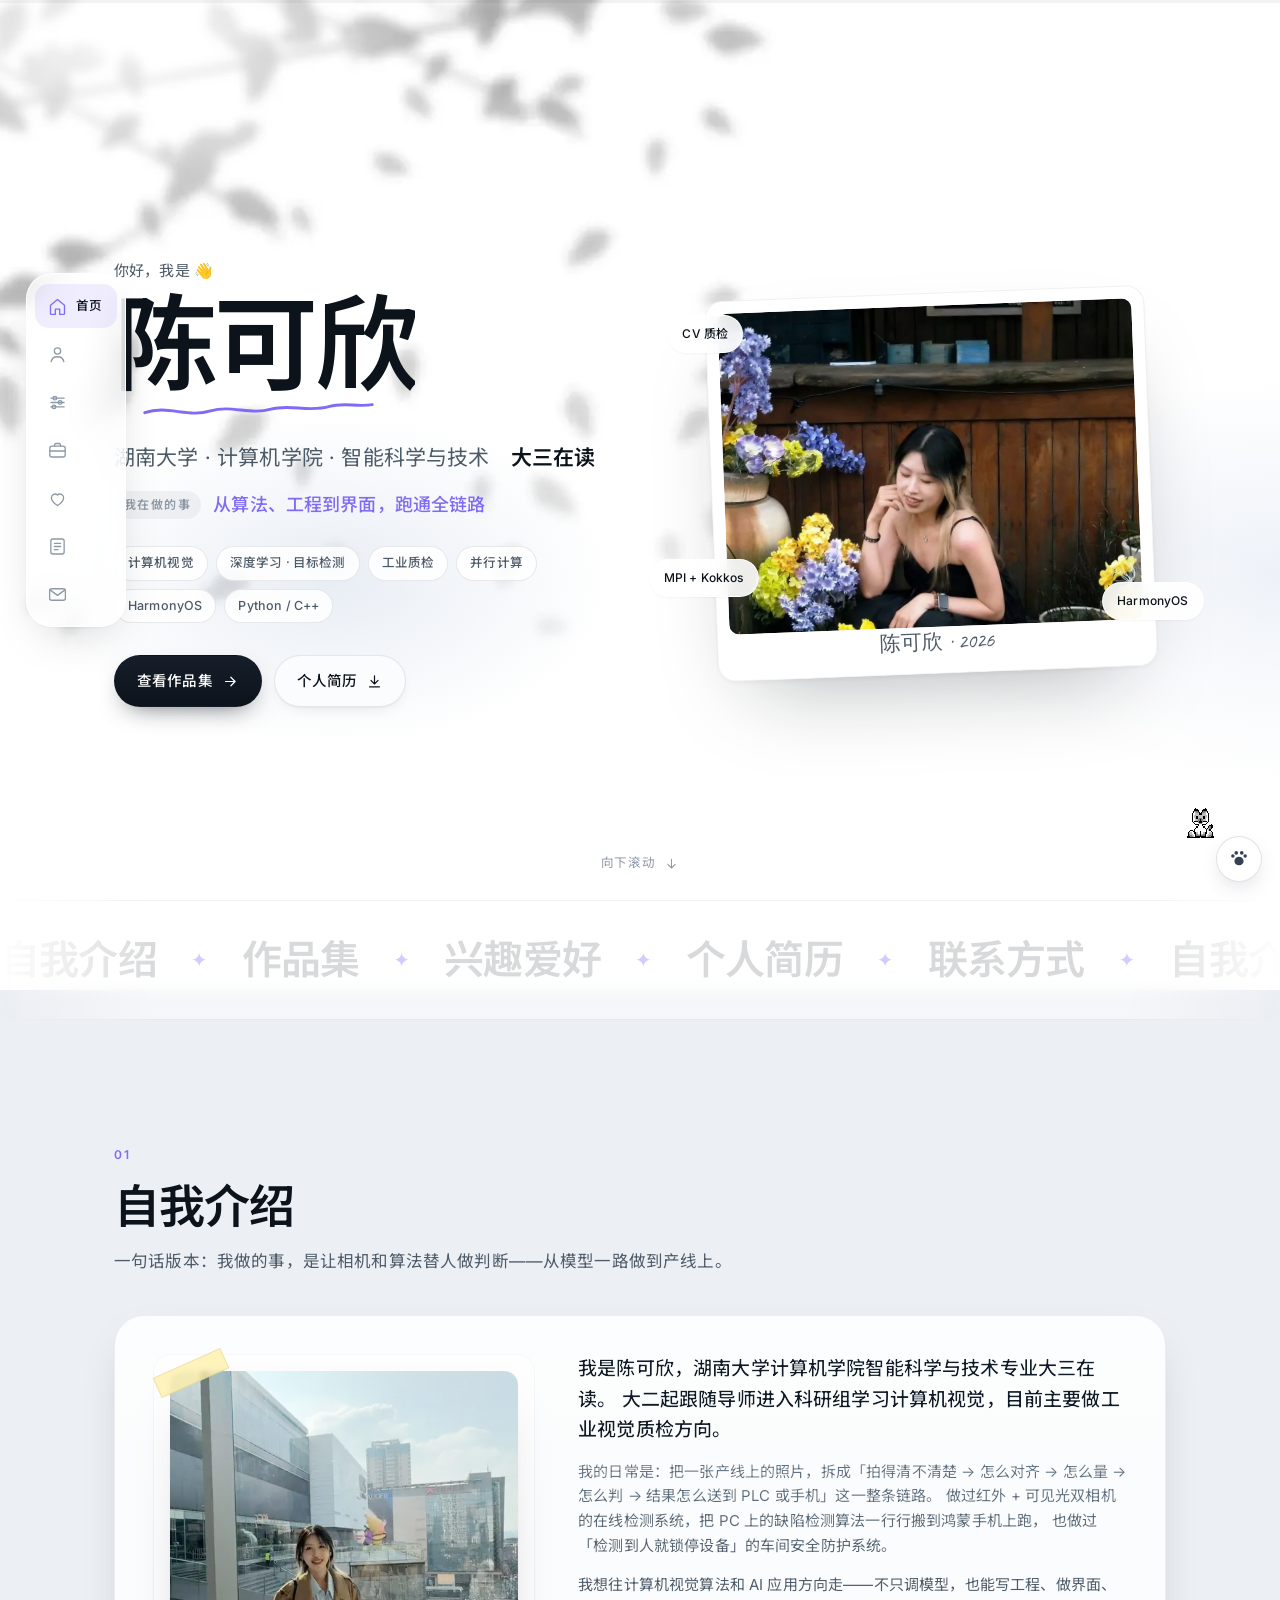
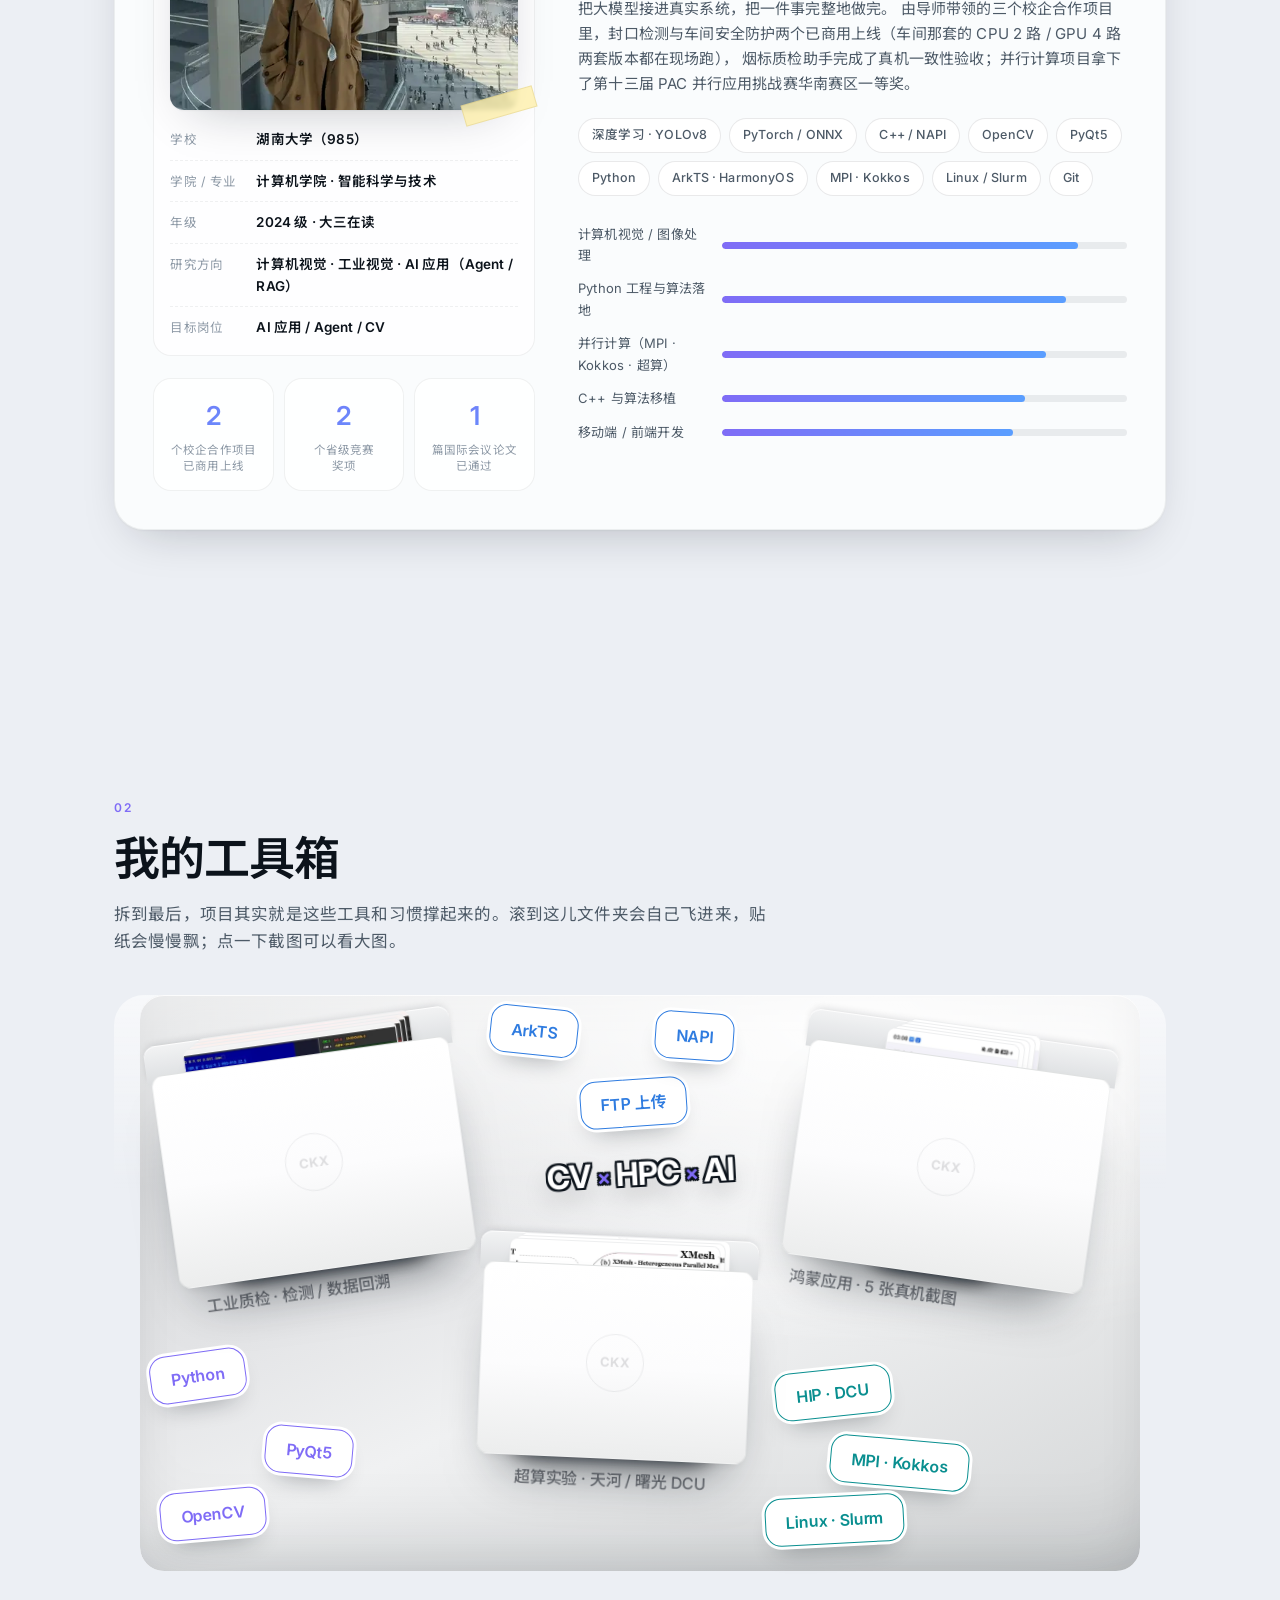
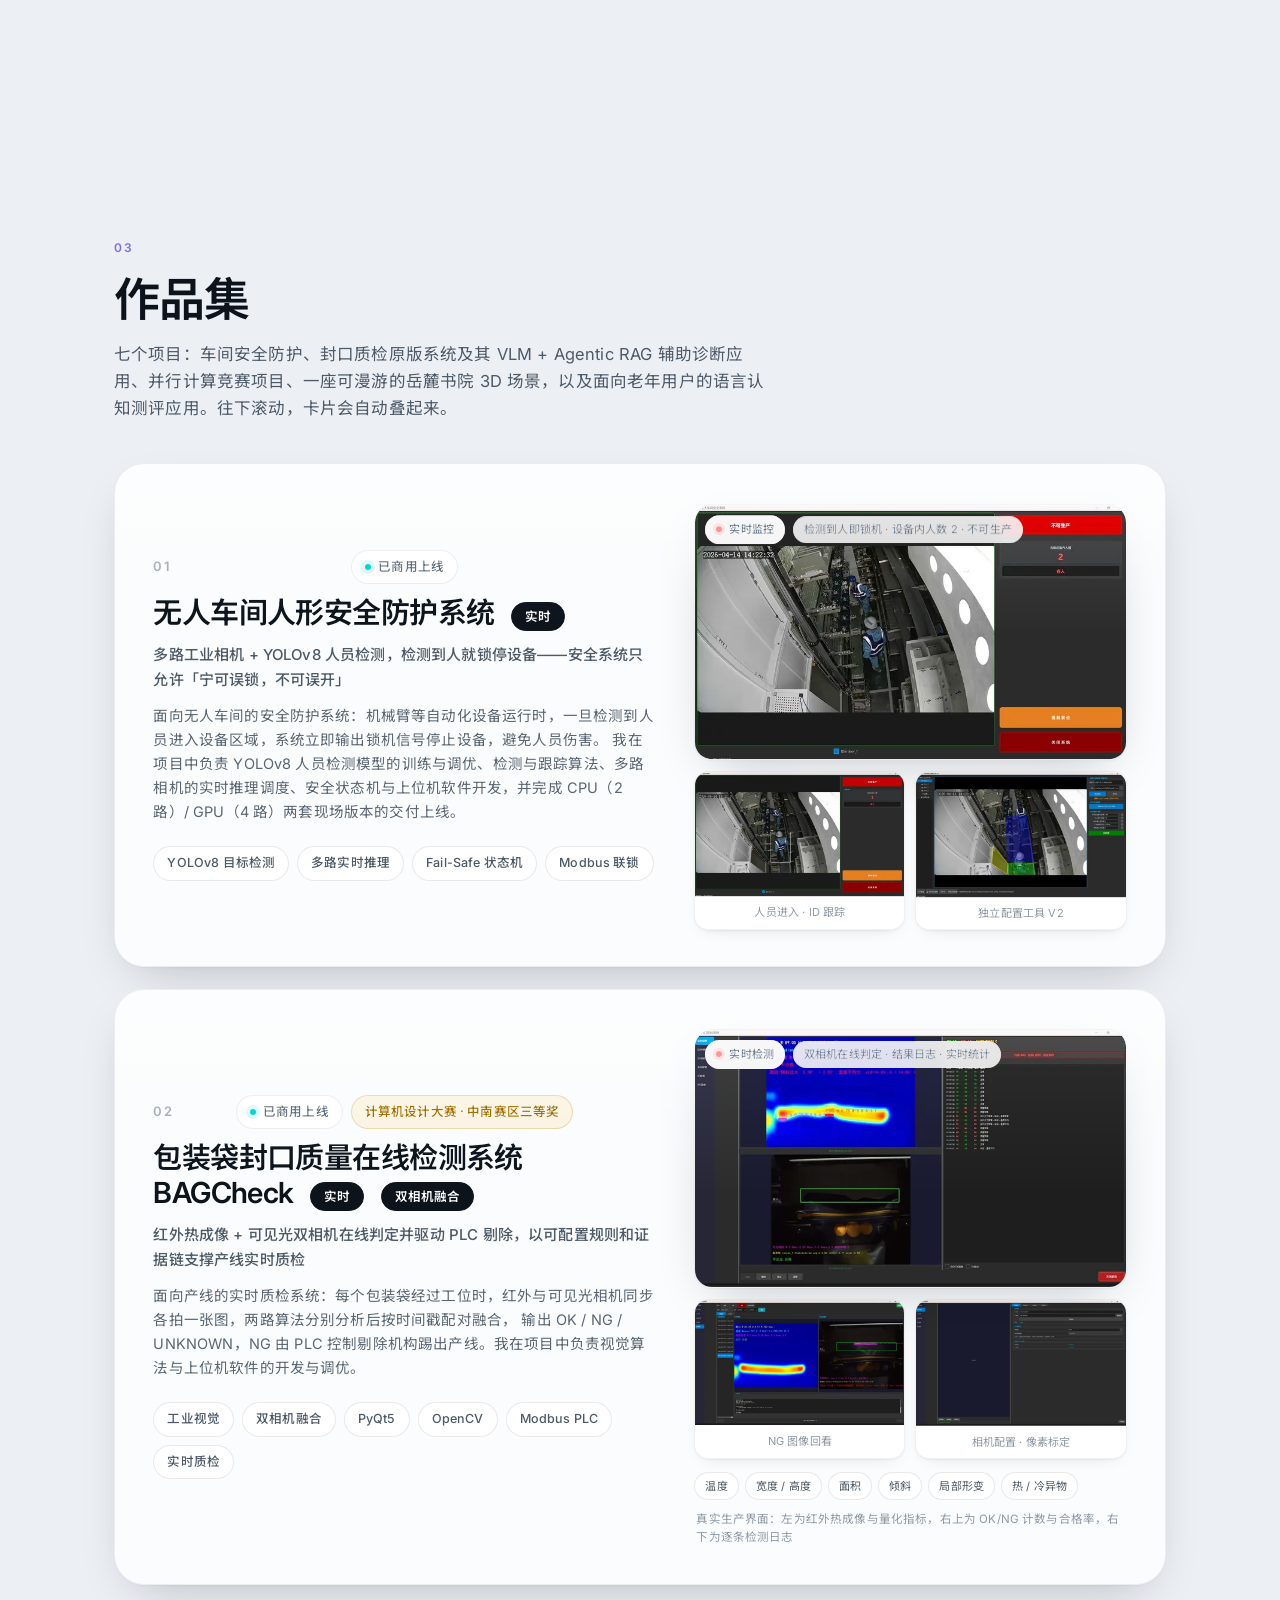
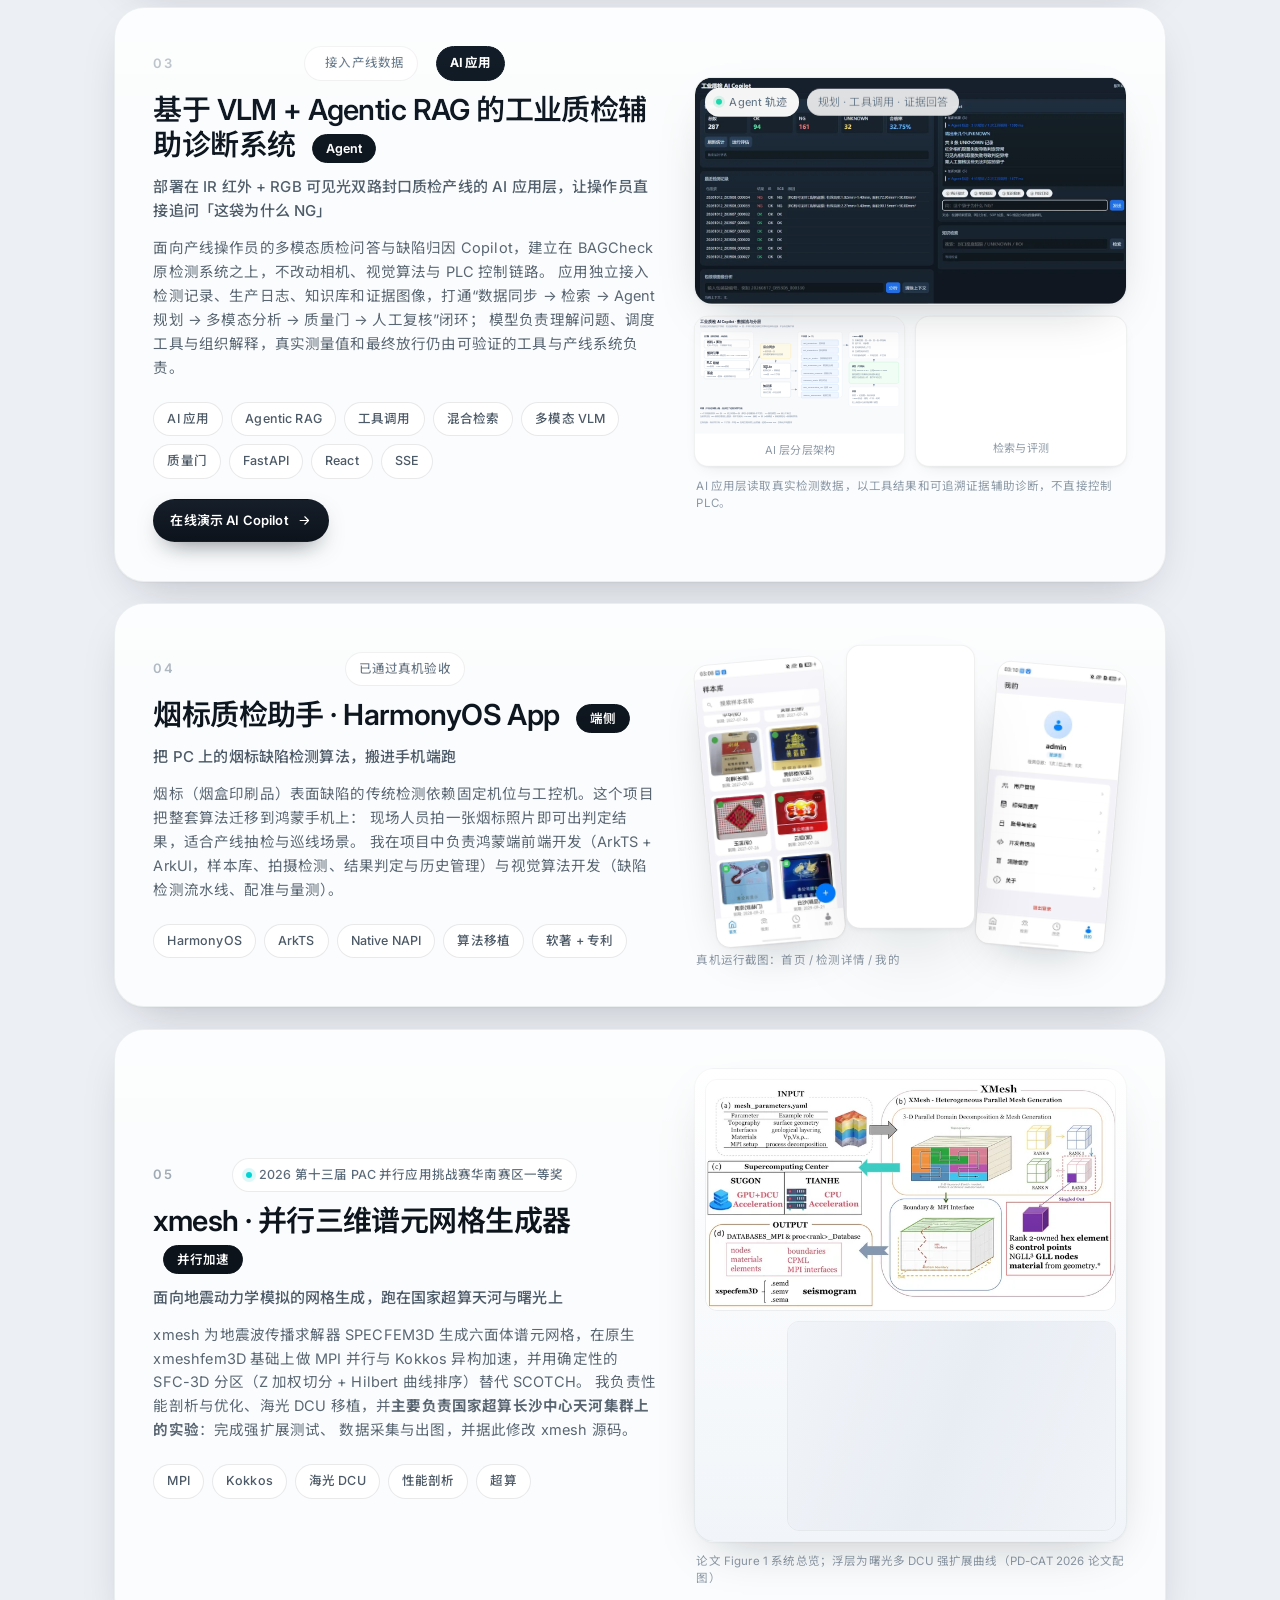
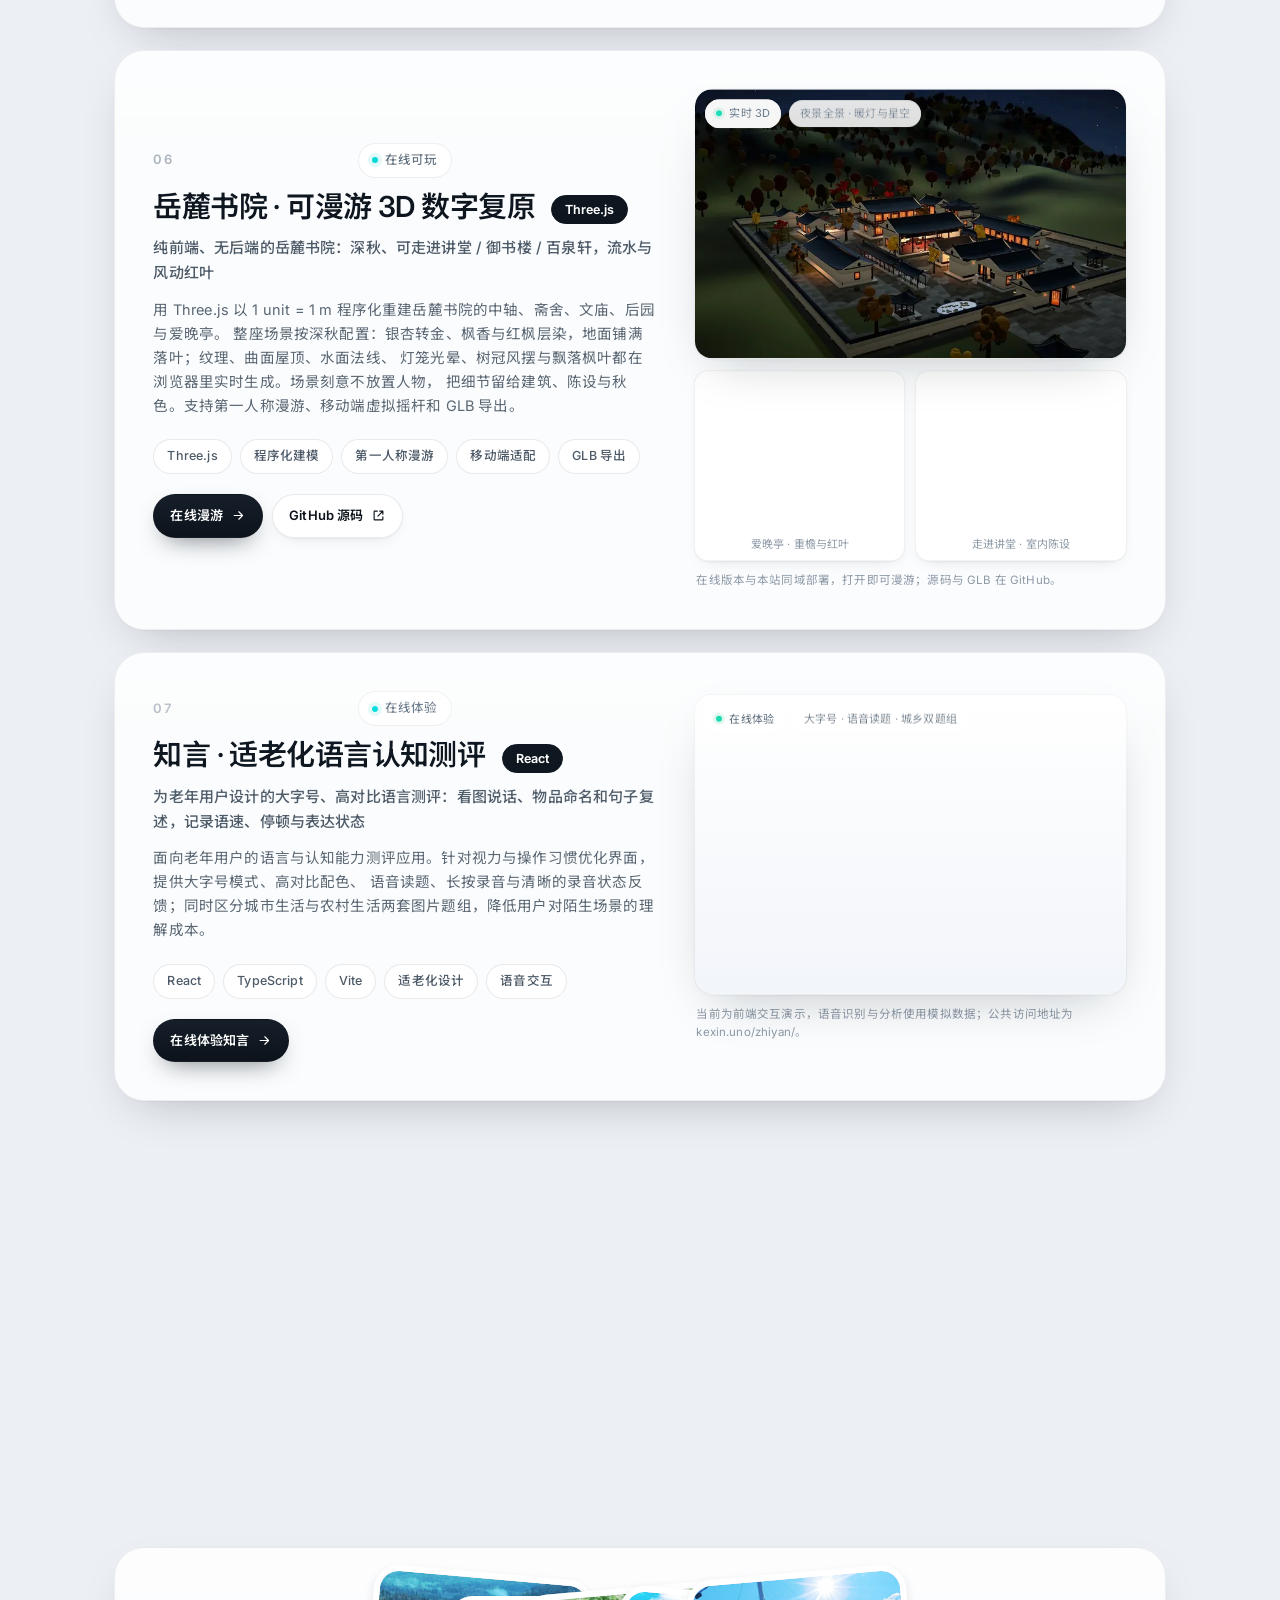
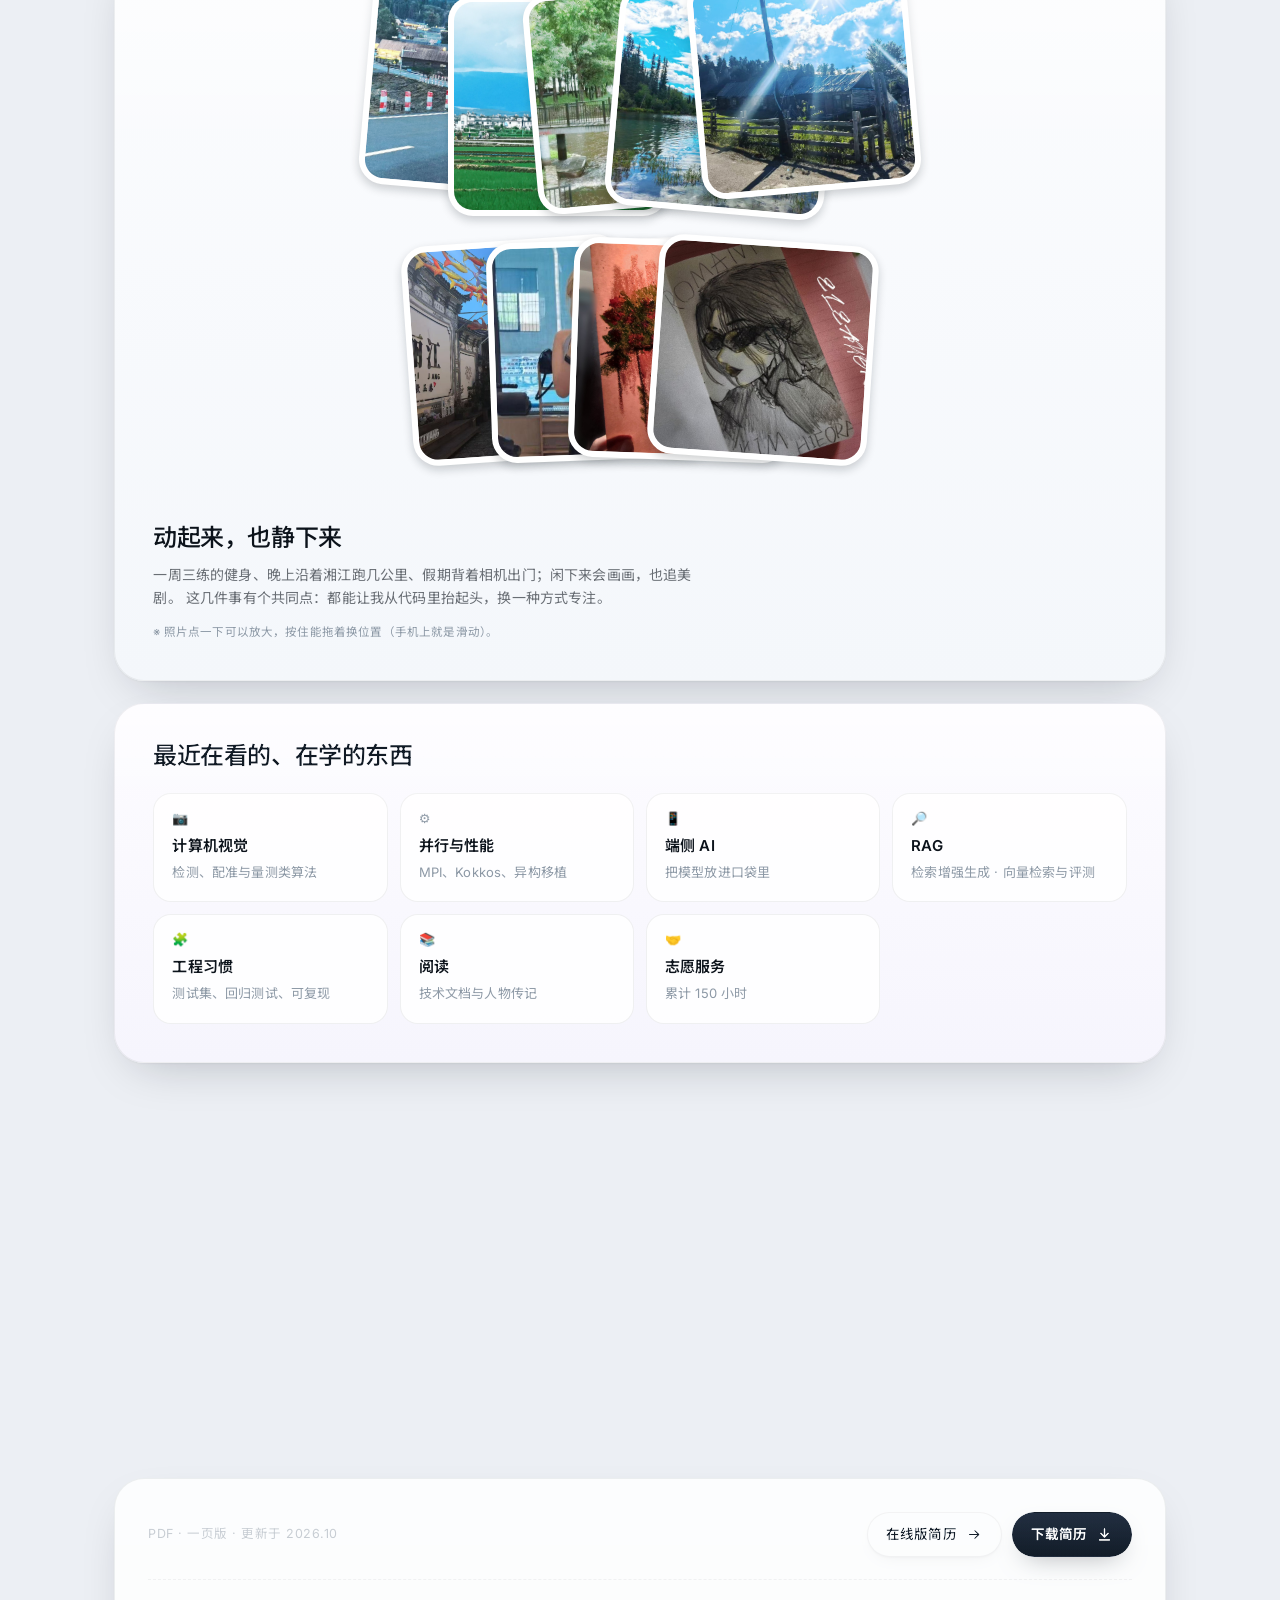
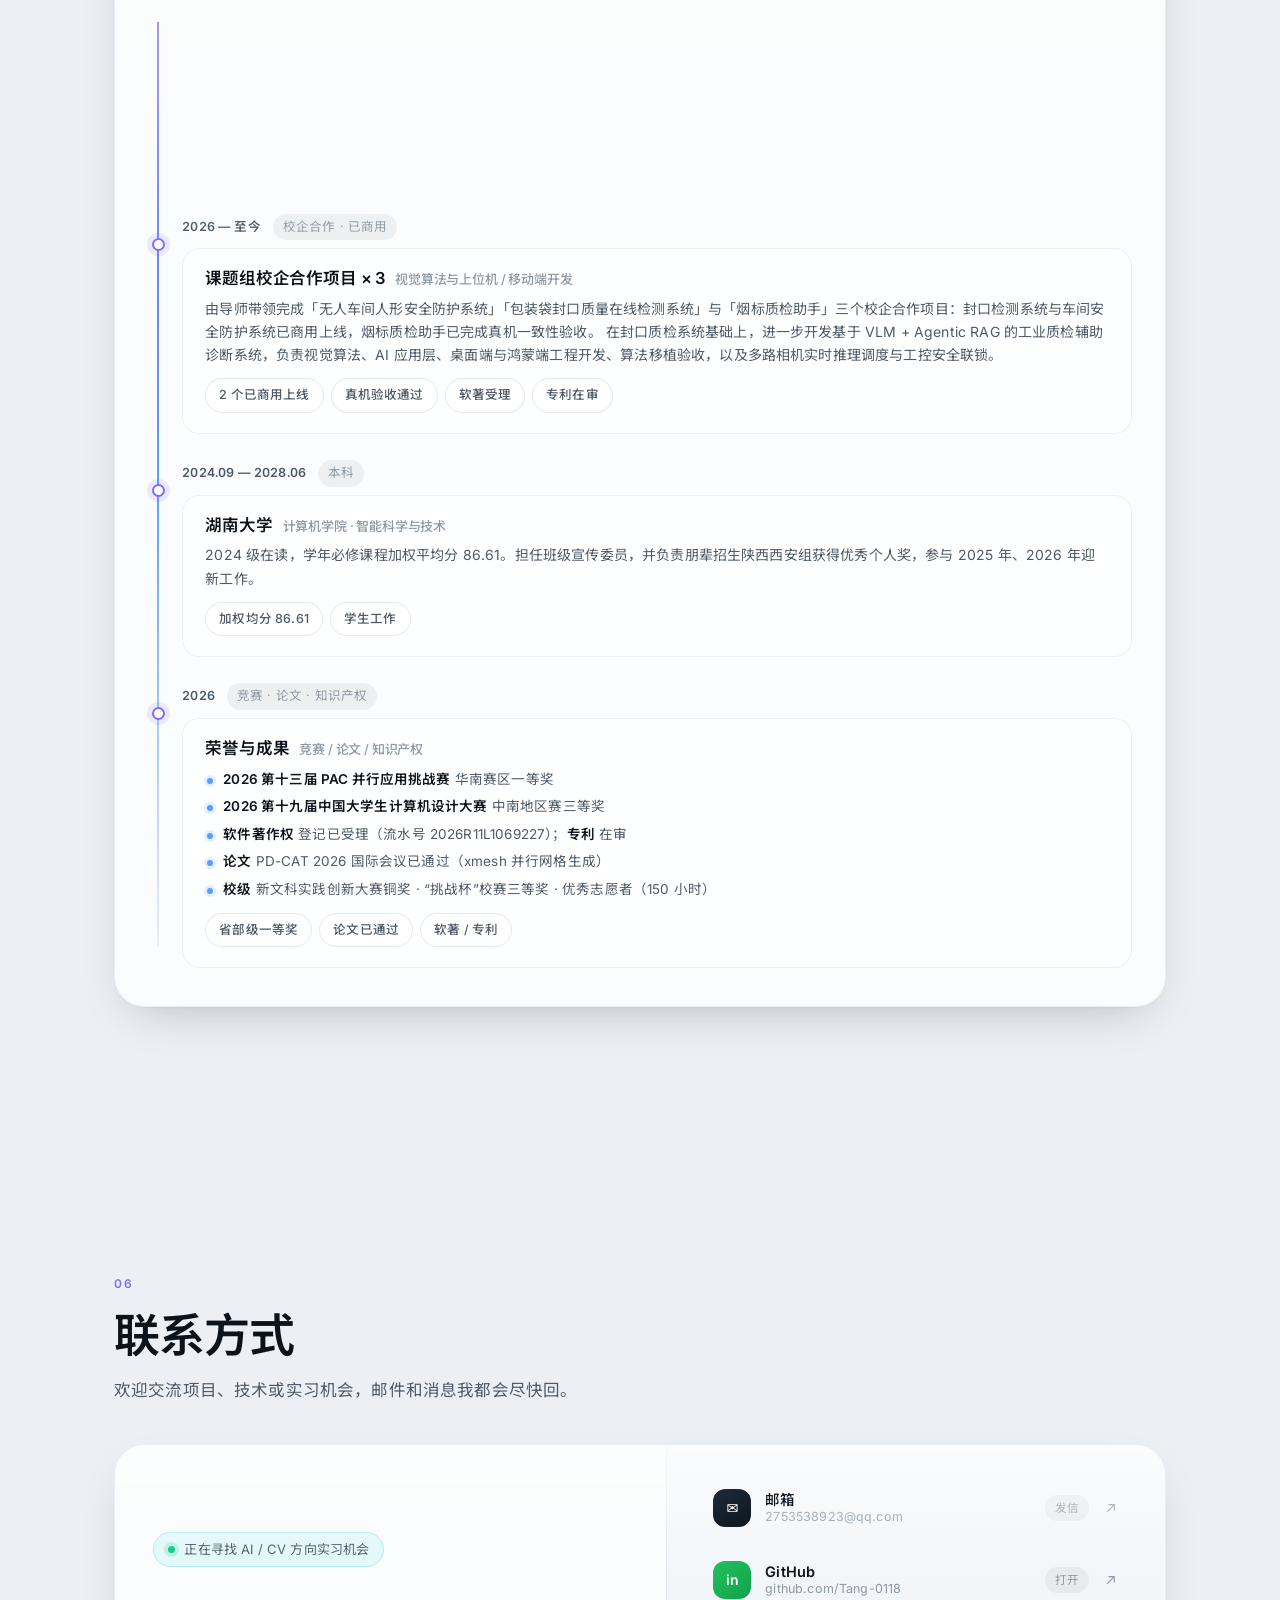
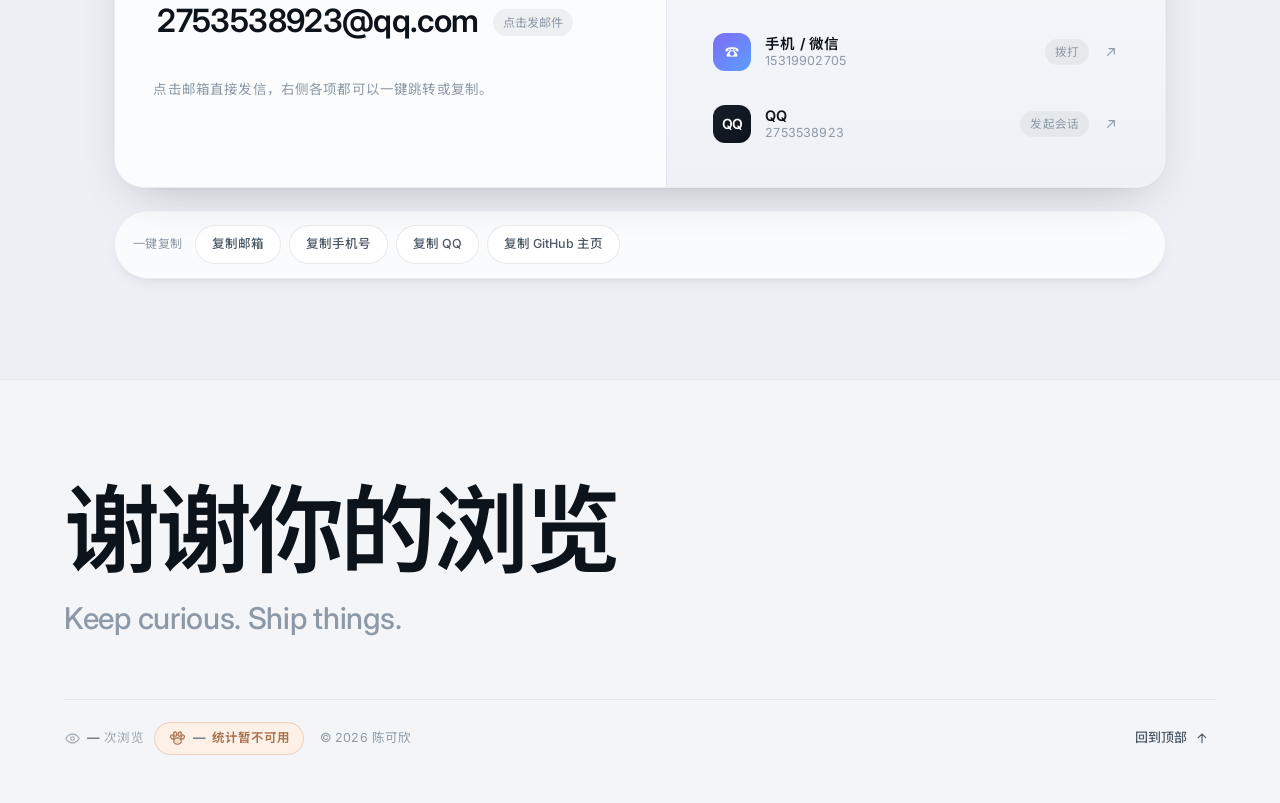
==== commit 776411b8: "style: move paw reaction left and load cat earlier" ====
--- a/index.html
+++ b/index.html
@@ -20,6 +20,8 @@
 <link rel="stylesheet" href="assets/css/style.css" />
 <link rel="stylesheet" href="assets/css/site-stats.css" />
 <link rel="preload" as="image" href="assets/me-hero.webp" type="image/webp" fetchpriority="high" />
+<script src="assets/js/neko-ts/neko-bundle.js" defer></script>
+<script src="assets/js/neko-site.js" defer></script>
 </head>
 <body>
 
@@ -911,18 +913,20 @@
       <span class="mask"><span class="mask__in footer__big--soft" data-reveal>Keep curious. Ship things.</span></span>
     </h2>
     <div class="footer__meta">
-      <span>© 2026 陈可欣</span>
-      <div class="site-stats" data-site-stats data-page="home" data-state="loading">
-        <span class="site-stats__views" title="本页累计浏览">
-          <svg viewBox="0 0 24 24" fill="none" stroke="currentColor" stroke-width="1.5" aria-hidden="true"><path d="M2.5 12s3.4-6.2 9.5-6.2S21.5 12 21.5 12 18.1 18.2 12 18.2 2.5 12 2.5 12Z"/><circle cx="12" cy="12" r="2.6"/></svg>
-          <span><b data-stat-views>—</b> 次浏览</span>
-        </span>
-        <button class="site-stats__like" type="button" data-stat-like aria-pressed="false" aria-label="留下猫爪点赞">
-          <svg viewBox="0 0 24 24" aria-hidden="true"><ellipse cx="12" cy="15.2" rx="4.8" ry="4.1"/><ellipse cx="5.4" cy="10.2" rx="2" ry="2.7" transform="rotate(-18 5.4 10.2)"/><ellipse cx="9.2" cy="6.4" rx="2" ry="2.8" transform="rotate(-7 9.2 6.4)"/><ellipse cx="14.8" cy="6.4" rx="2" ry="2.8" transform="rotate(7 14.8 6.4)"/><ellipse cx="18.6" cy="10.2" rx="2" ry="2.7" transform="rotate(18 18.6 10.2)"/></svg>
-          <b data-stat-likes>—</b>
-          <span data-stat-like-label>踩个猫爪</span>
-        </button>
-        <span class="site-stats__privacy">仅统计公开页面的匿名访问量，不用于广告画像。</span>
+      <div class="footer__meta-start">
+        <div class="site-stats" data-site-stats data-page="home" data-state="loading">
+          <span class="site-stats__views" title="本页累计浏览">
+            <svg viewBox="0 0 24 24" fill="none" stroke="currentColor" stroke-width="1.5" aria-hidden="true"><path d="M2.5 12s3.4-6.2 9.5-6.2S21.5 12 21.5 12 18.1 18.2 12 18.2 2.5 12 2.5 12Z"/><circle cx="12" cy="12" r="2.6"/></svg>
+            <span><b data-stat-views>—</b> 次浏览</span>
+          </span>
+          <button class="site-stats__like" type="button" data-stat-like aria-pressed="false" aria-label="留下猫爪点赞">
+            <svg viewBox="0 0 24 24" aria-hidden="true"><ellipse cx="12" cy="15.2" rx="4.8" ry="4.1"/><ellipse cx="5.4" cy="10.2" rx="2" ry="2.7" transform="rotate(-18 5.4 10.2)"/><ellipse cx="9.2" cy="6.4" rx="2" ry="2.8" transform="rotate(-7 9.2 6.4)"/><ellipse cx="14.8" cy="6.4" rx="2" ry="2.8" transform="rotate(7 14.8 6.4)"/><ellipse cx="18.6" cy="10.2" rx="2" ry="2.7" transform="rotate(18 18.6 10.2)"/></svg>
+            <b data-stat-likes>—</b>
+            <span data-stat-like-label>踩个猫爪</span>
+          </button>
+          <span class="site-stats__privacy">仅统计公开页面的匿名访问量，不用于广告画像。</span>
+        </div>
+        <span>© 2026 陈可欣</span>
       </div>
       <button class="to-top" id="toTop" type="button">
         回到顶部
@@ -948,24 +952,5 @@
 
 <script src="assets/js/main.js" async></script>
 <script src="assets/js/site-stats.js" defer></script>
-<script>
-  function loadNeko() {
-    var bundle = document.createElement('script');
-    bundle.src = 'assets/js/neko-ts/neko-bundle.js';
-    bundle.async = true;
-    bundle.onload = function () {
-      var site = document.createElement('script');
-      site.src = 'assets/js/neko-site.js';
-      site.async = true;
-      document.body.appendChild(site);
-    };
-    document.body.appendChild(bundle);
-  }
-  if ('requestIdleCallback' in window) {
-    requestIdleCallback(loadNeko, { timeout: 1500 });
-  } else {
-    setTimeout(loadNeko, 800);
-  }
-</script>
 </body>
 </html>
--- a/assets/css/style.css
+++ b/assets/css/style.css
@@ -782,6 +782,9 @@
   display:flex;align-items:center;justify-content:space-between;gap:16px;flex-wrap:wrap;
   margin-top:56px;padding-top:22px;border-top:1px solid var(--line-soft);
   font-size:12.5px;color:var(--ink-3);
+}
+.footer__meta-start{
+  display:flex;align-items:center;gap:16px;flex-wrap:wrap;
 }
 .to-top{display:inline-flex;align-items:center;gap:7px;color:var(--ink-2);font-size:13px;font-weight:500}
 .to-top svg{width:16px;height:16px;fill:none;stroke:currentColor;stroke-width:1.7;stroke-linecap:round;transition:transform .35s var(--ease)}
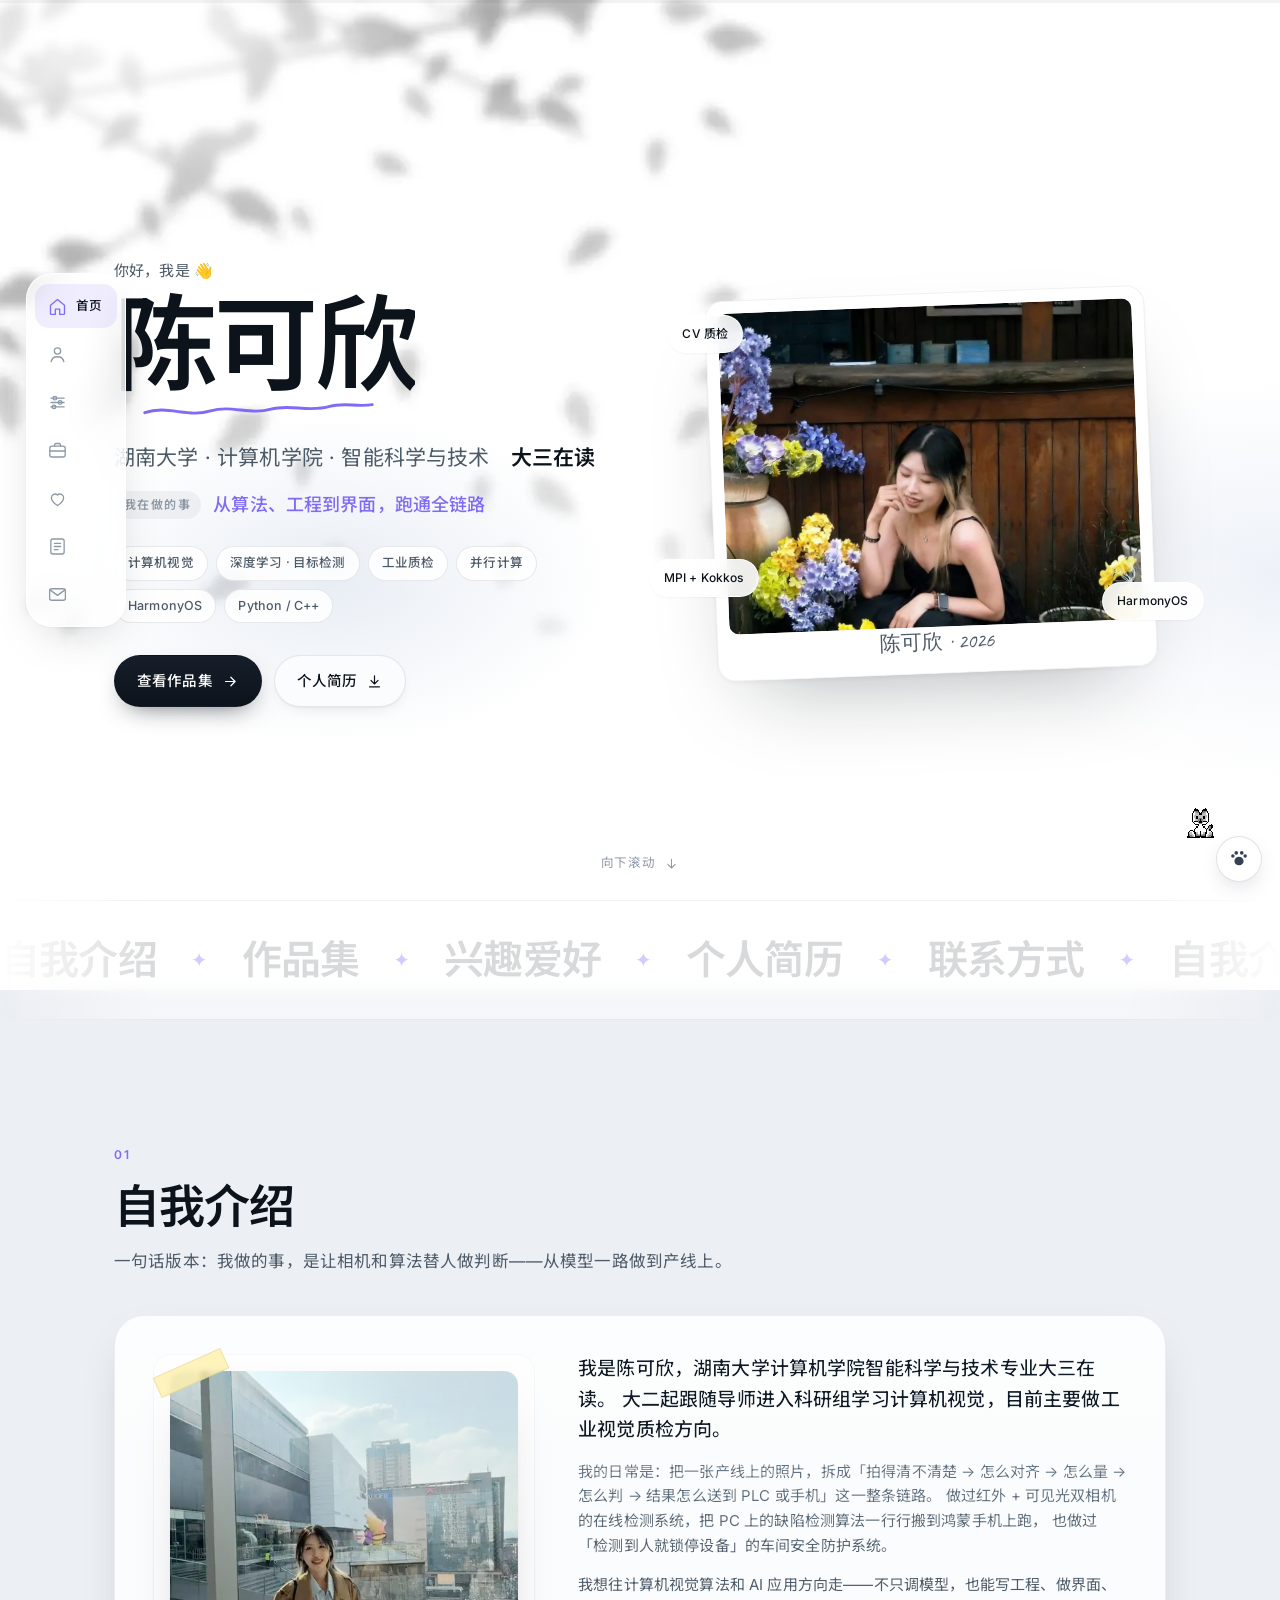
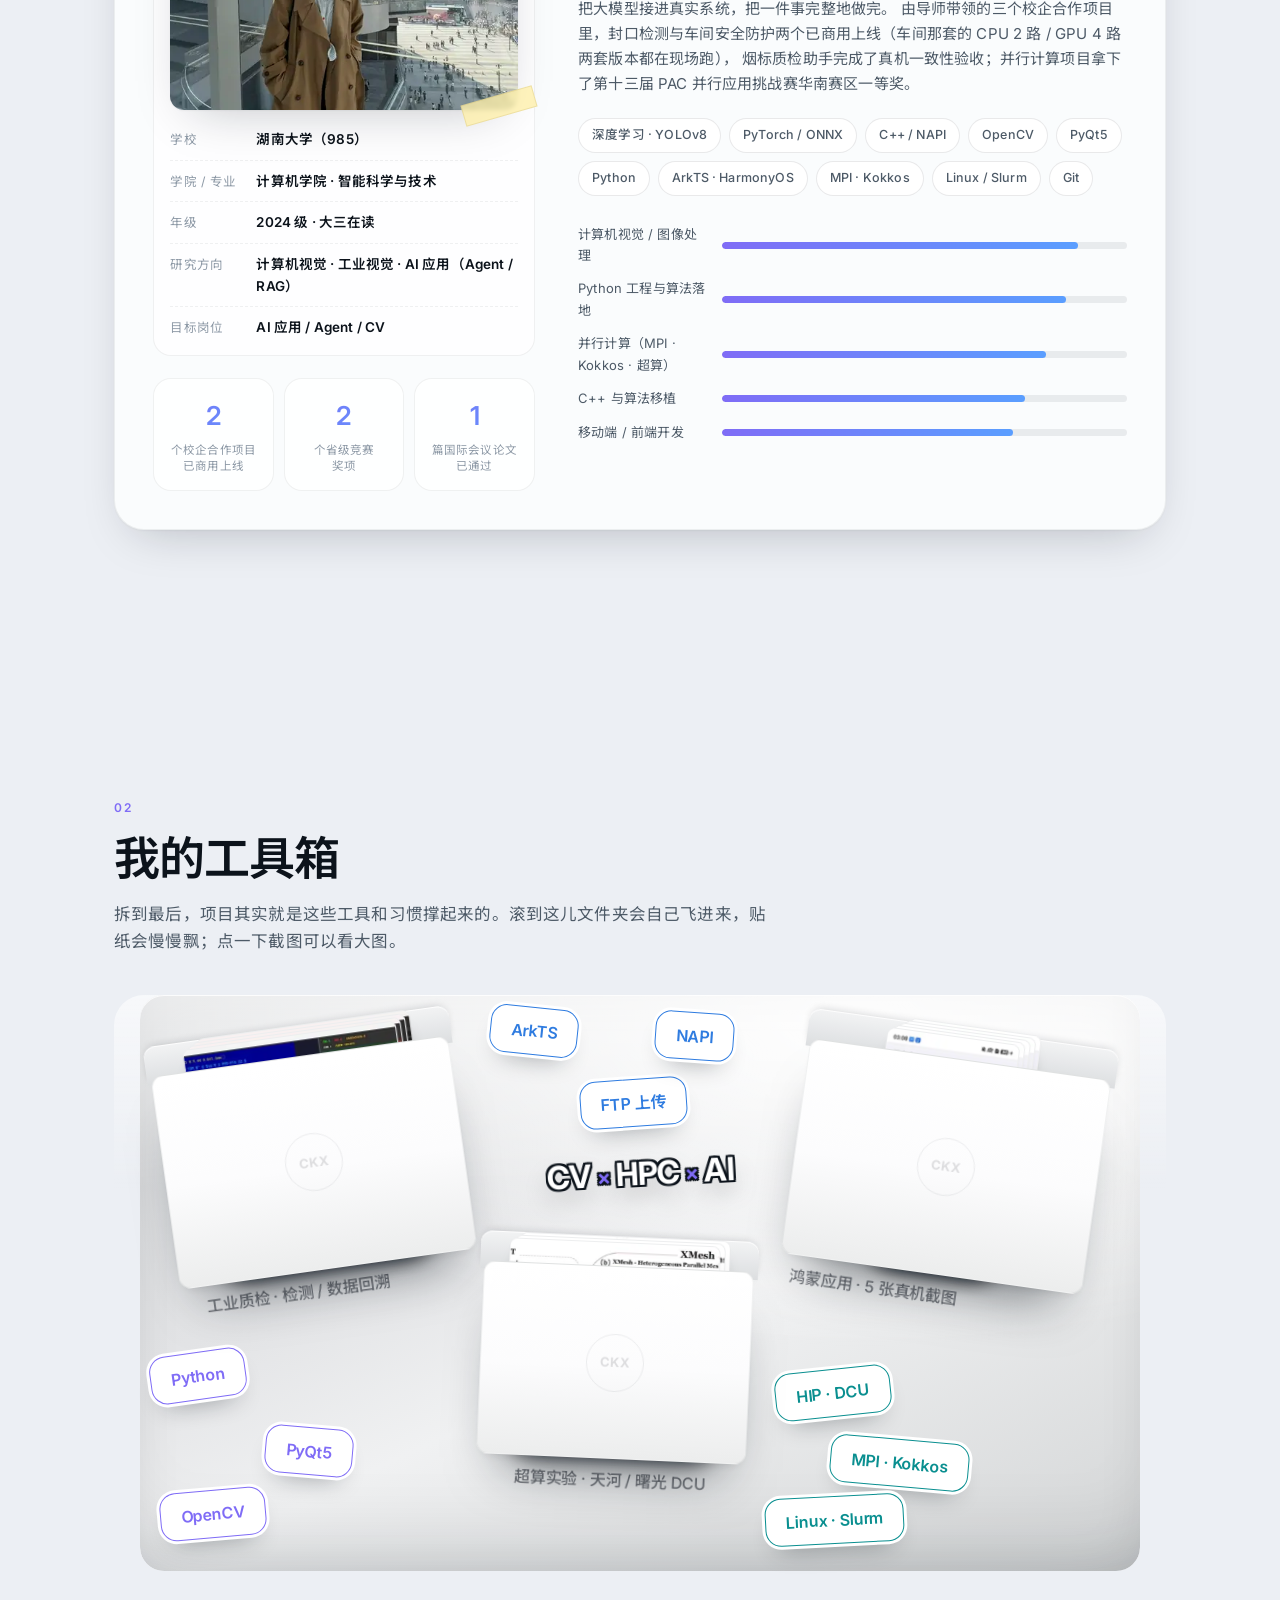
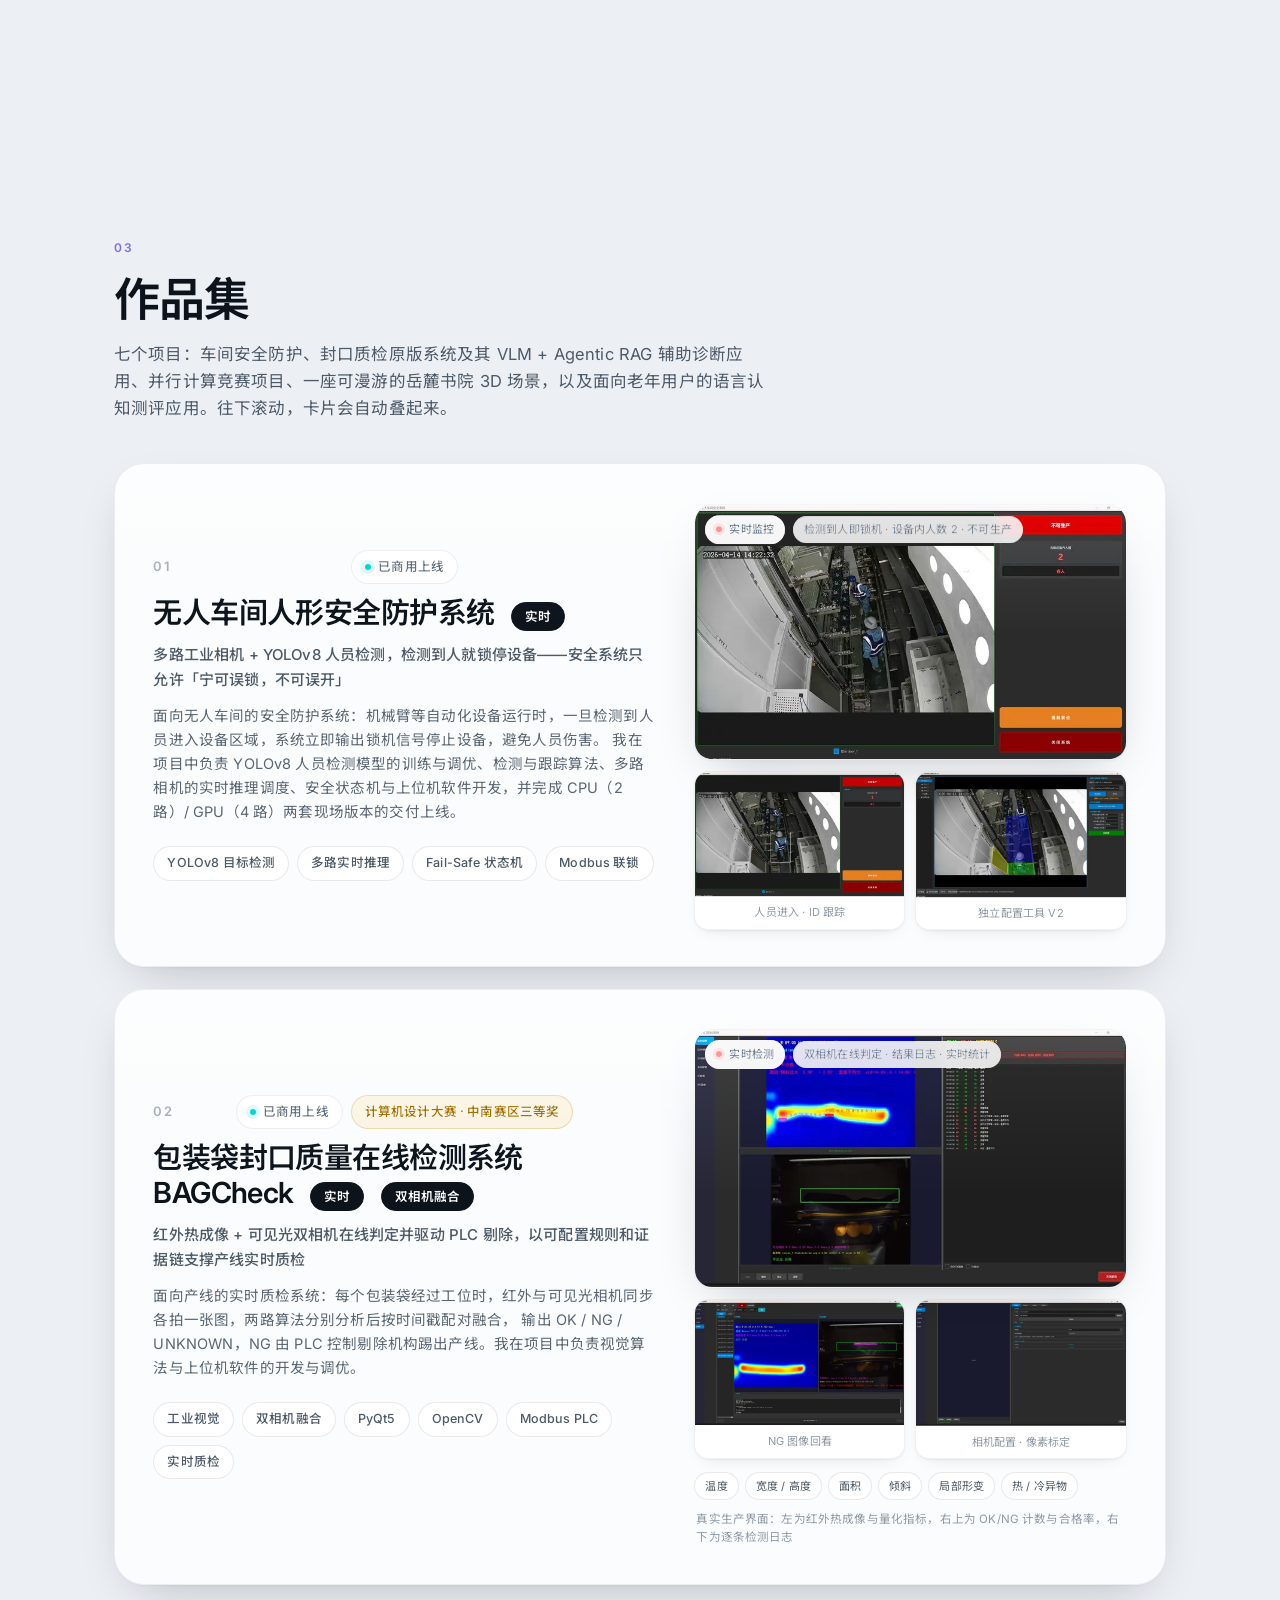
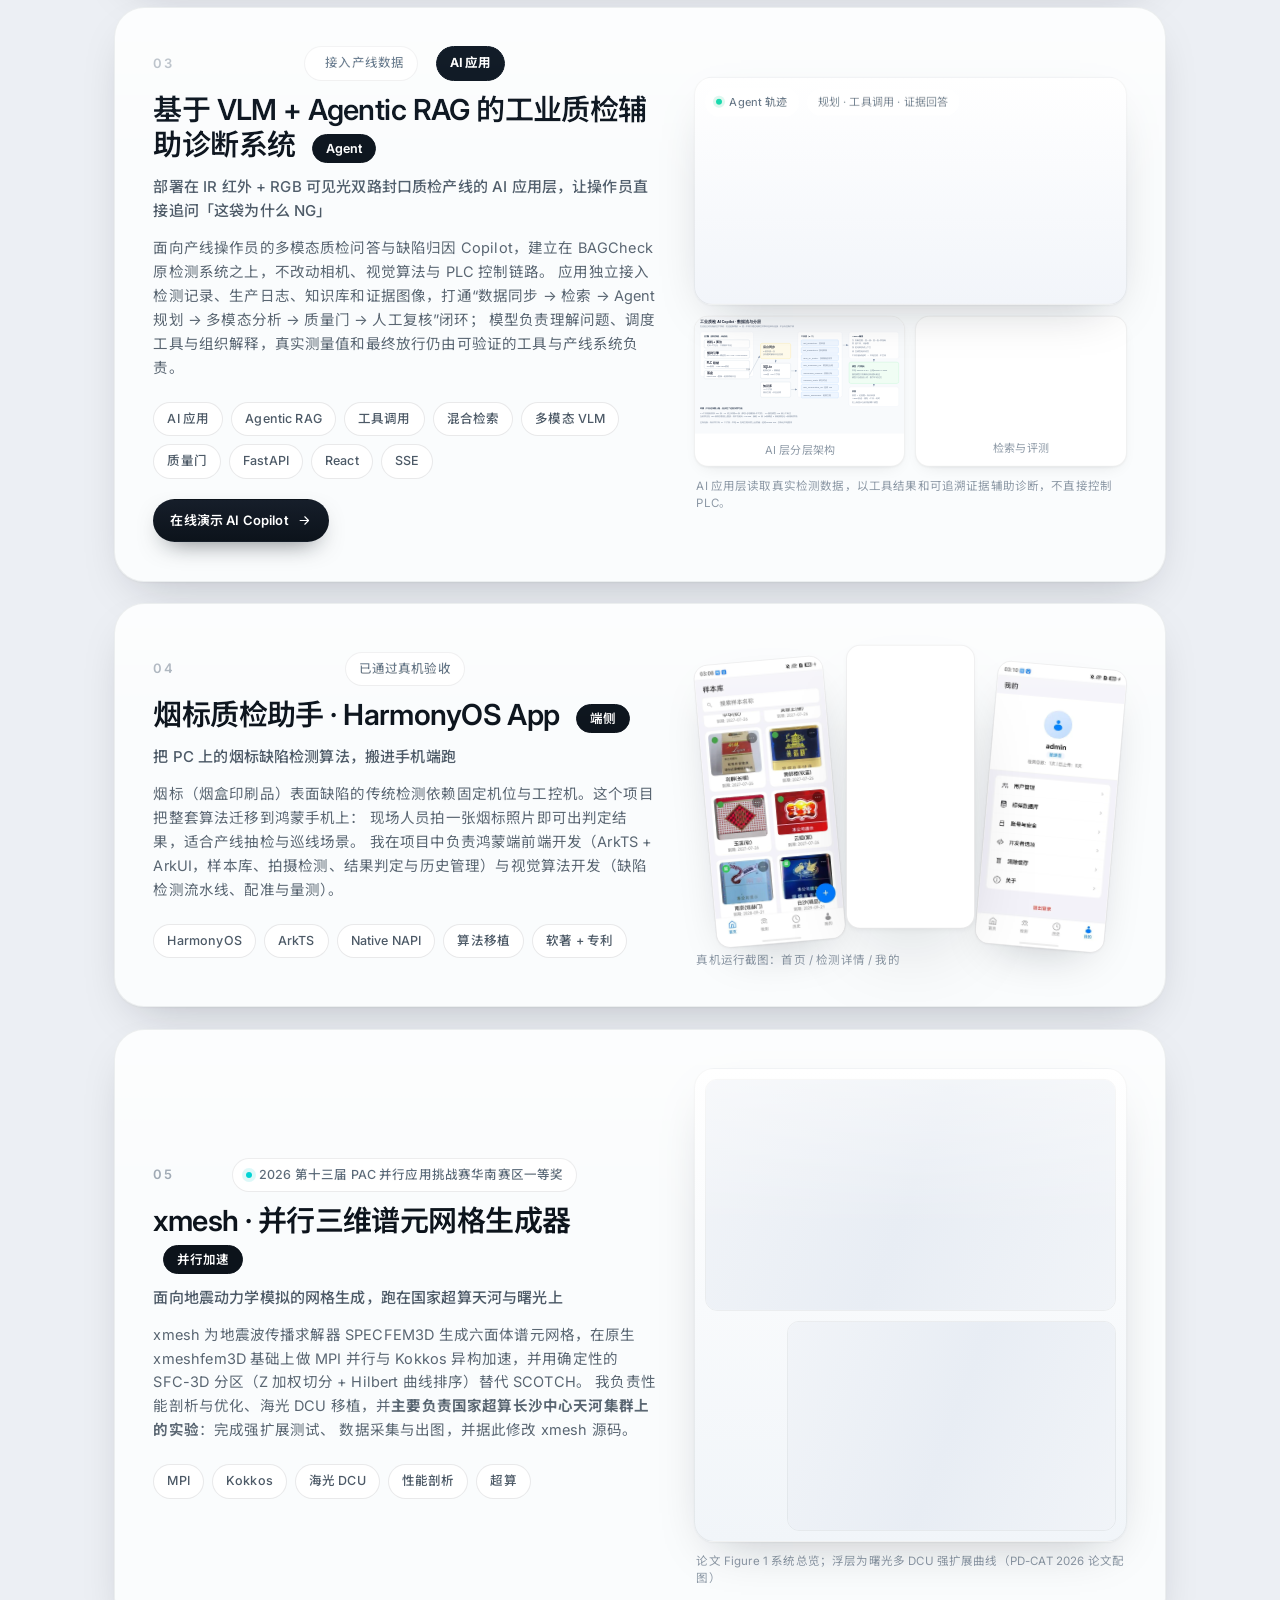
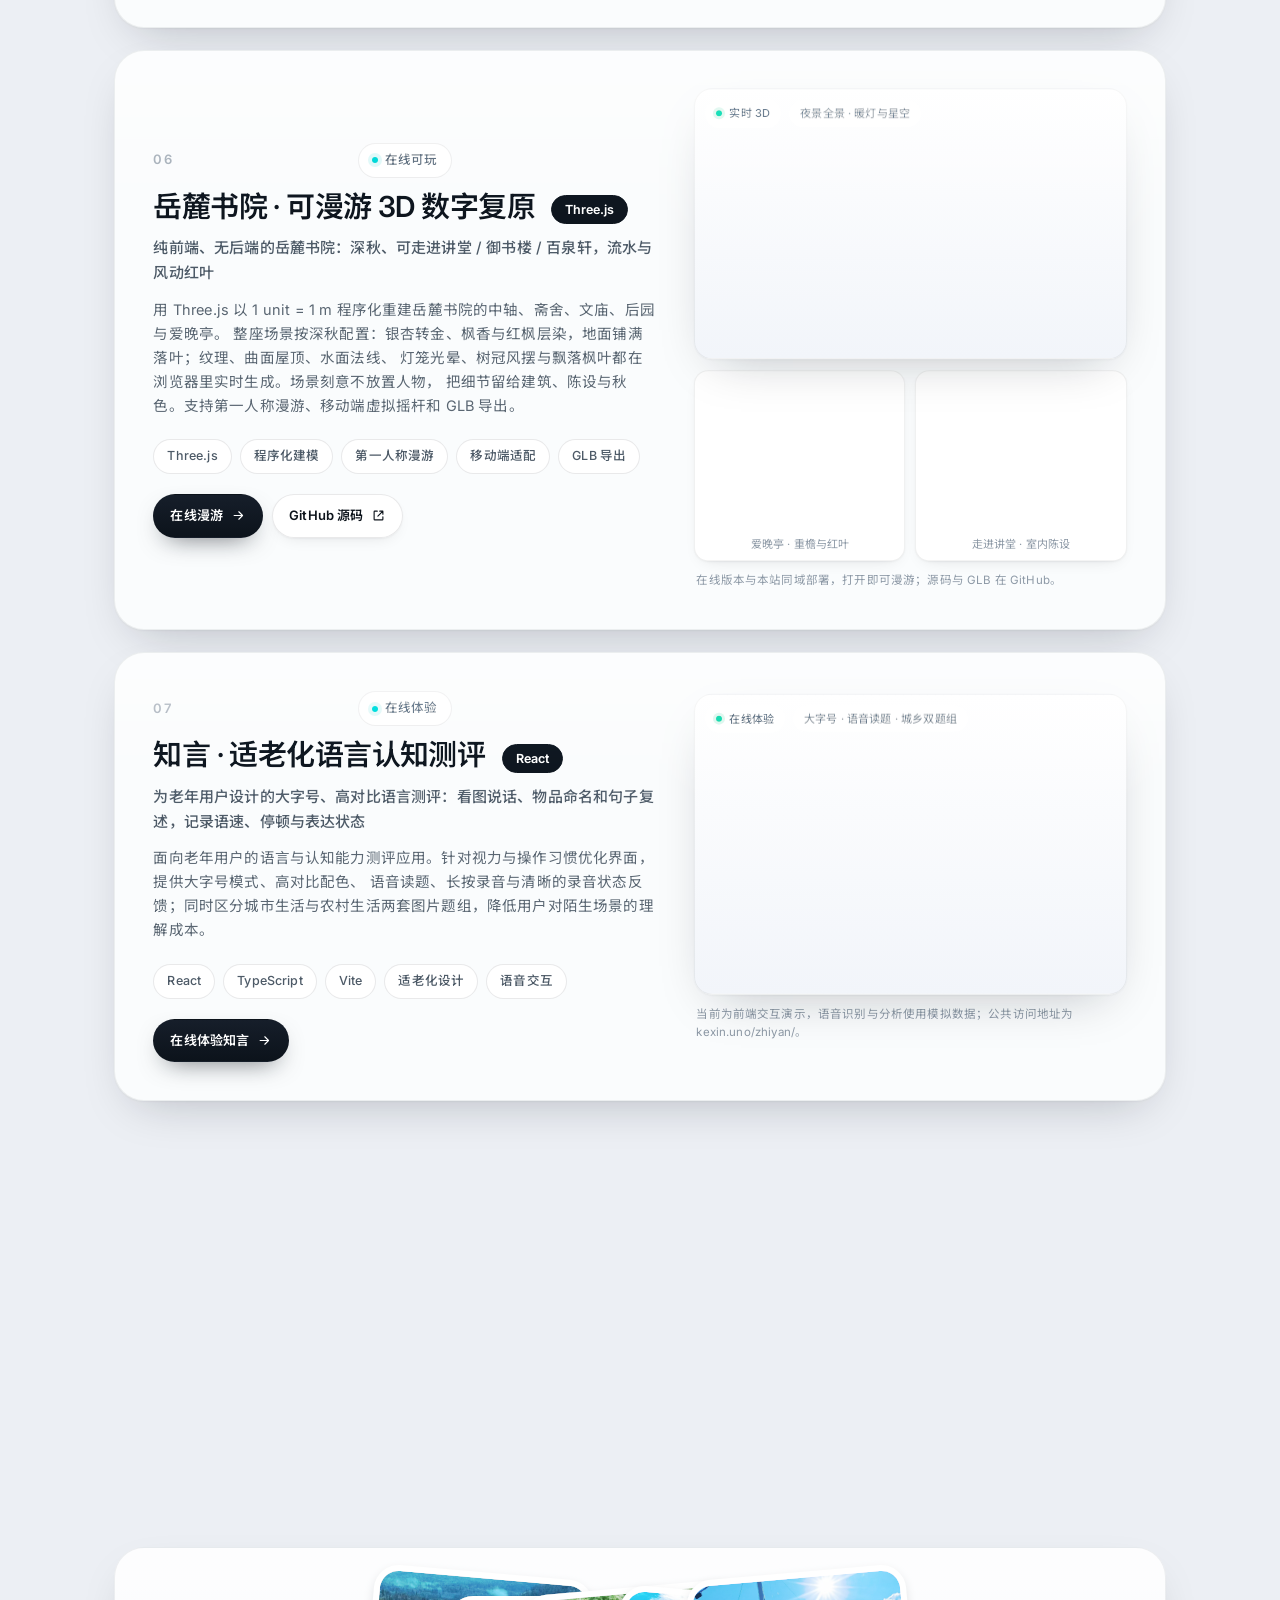
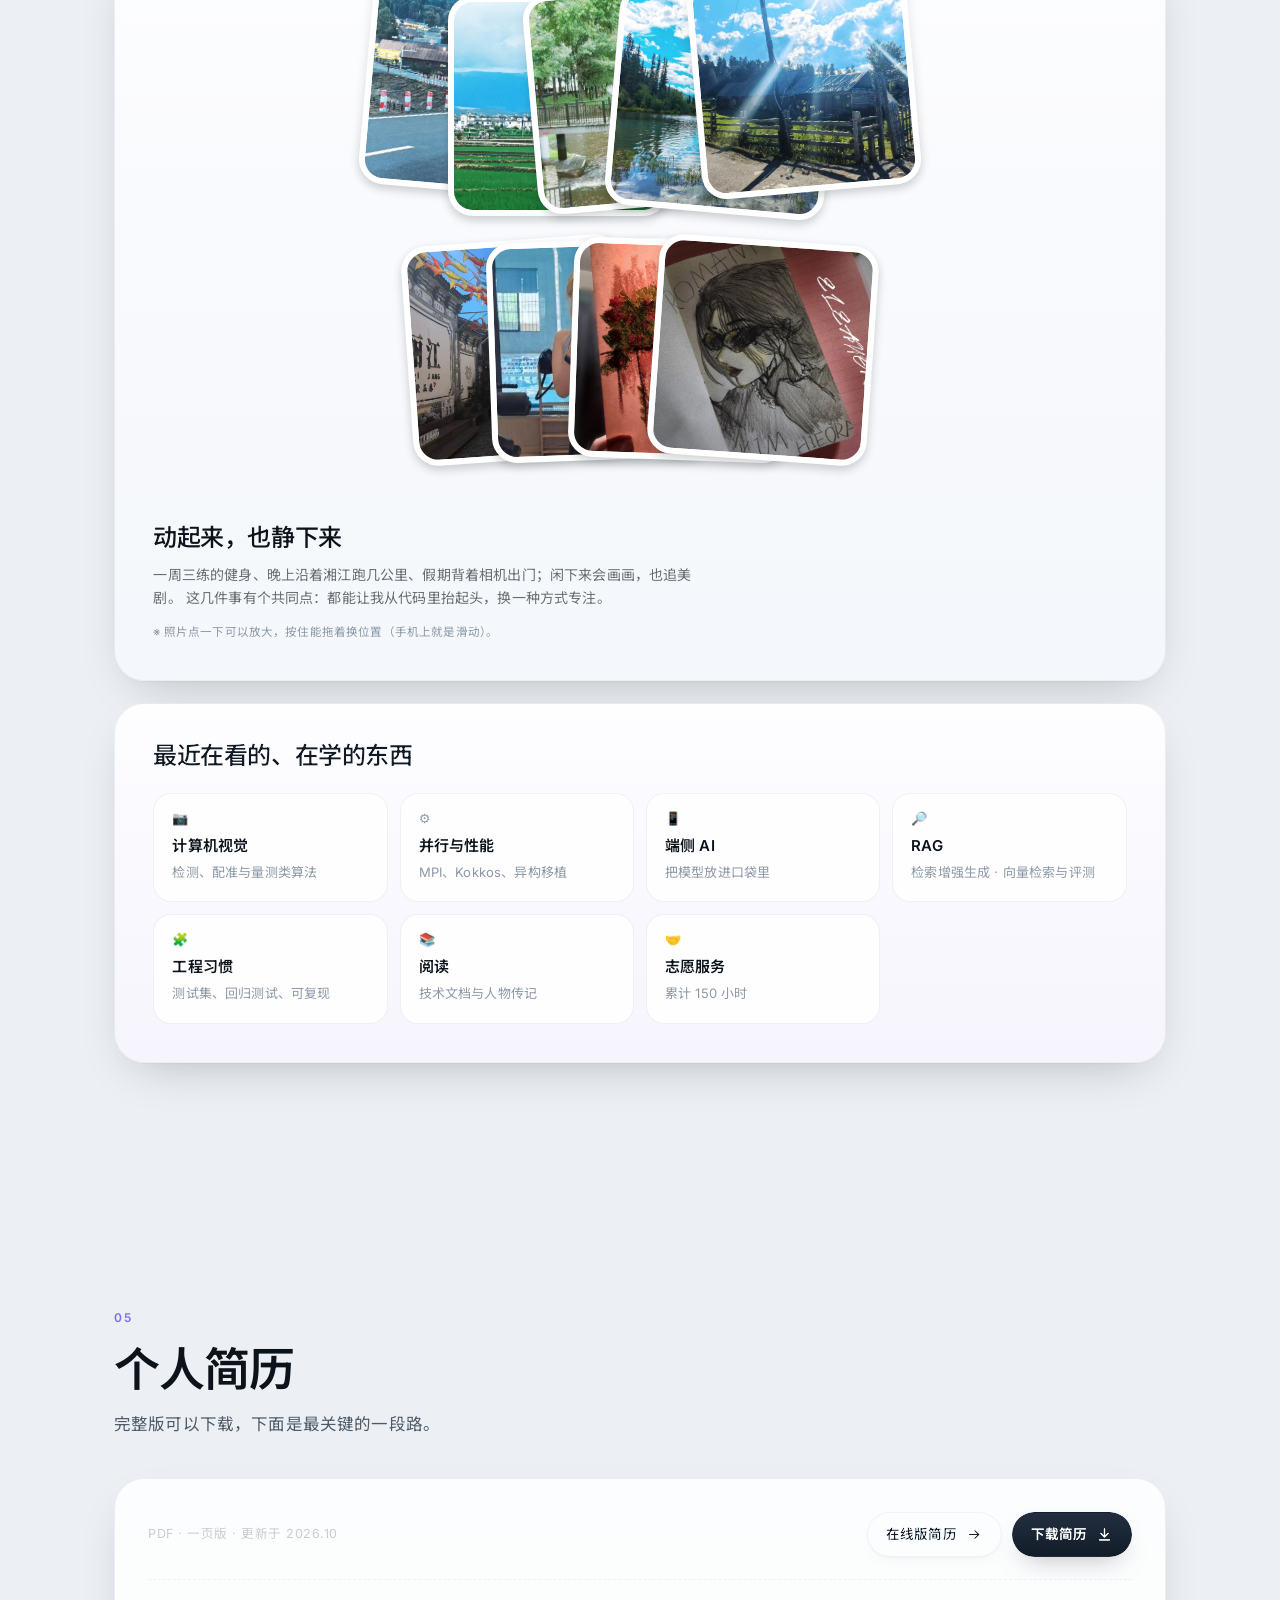
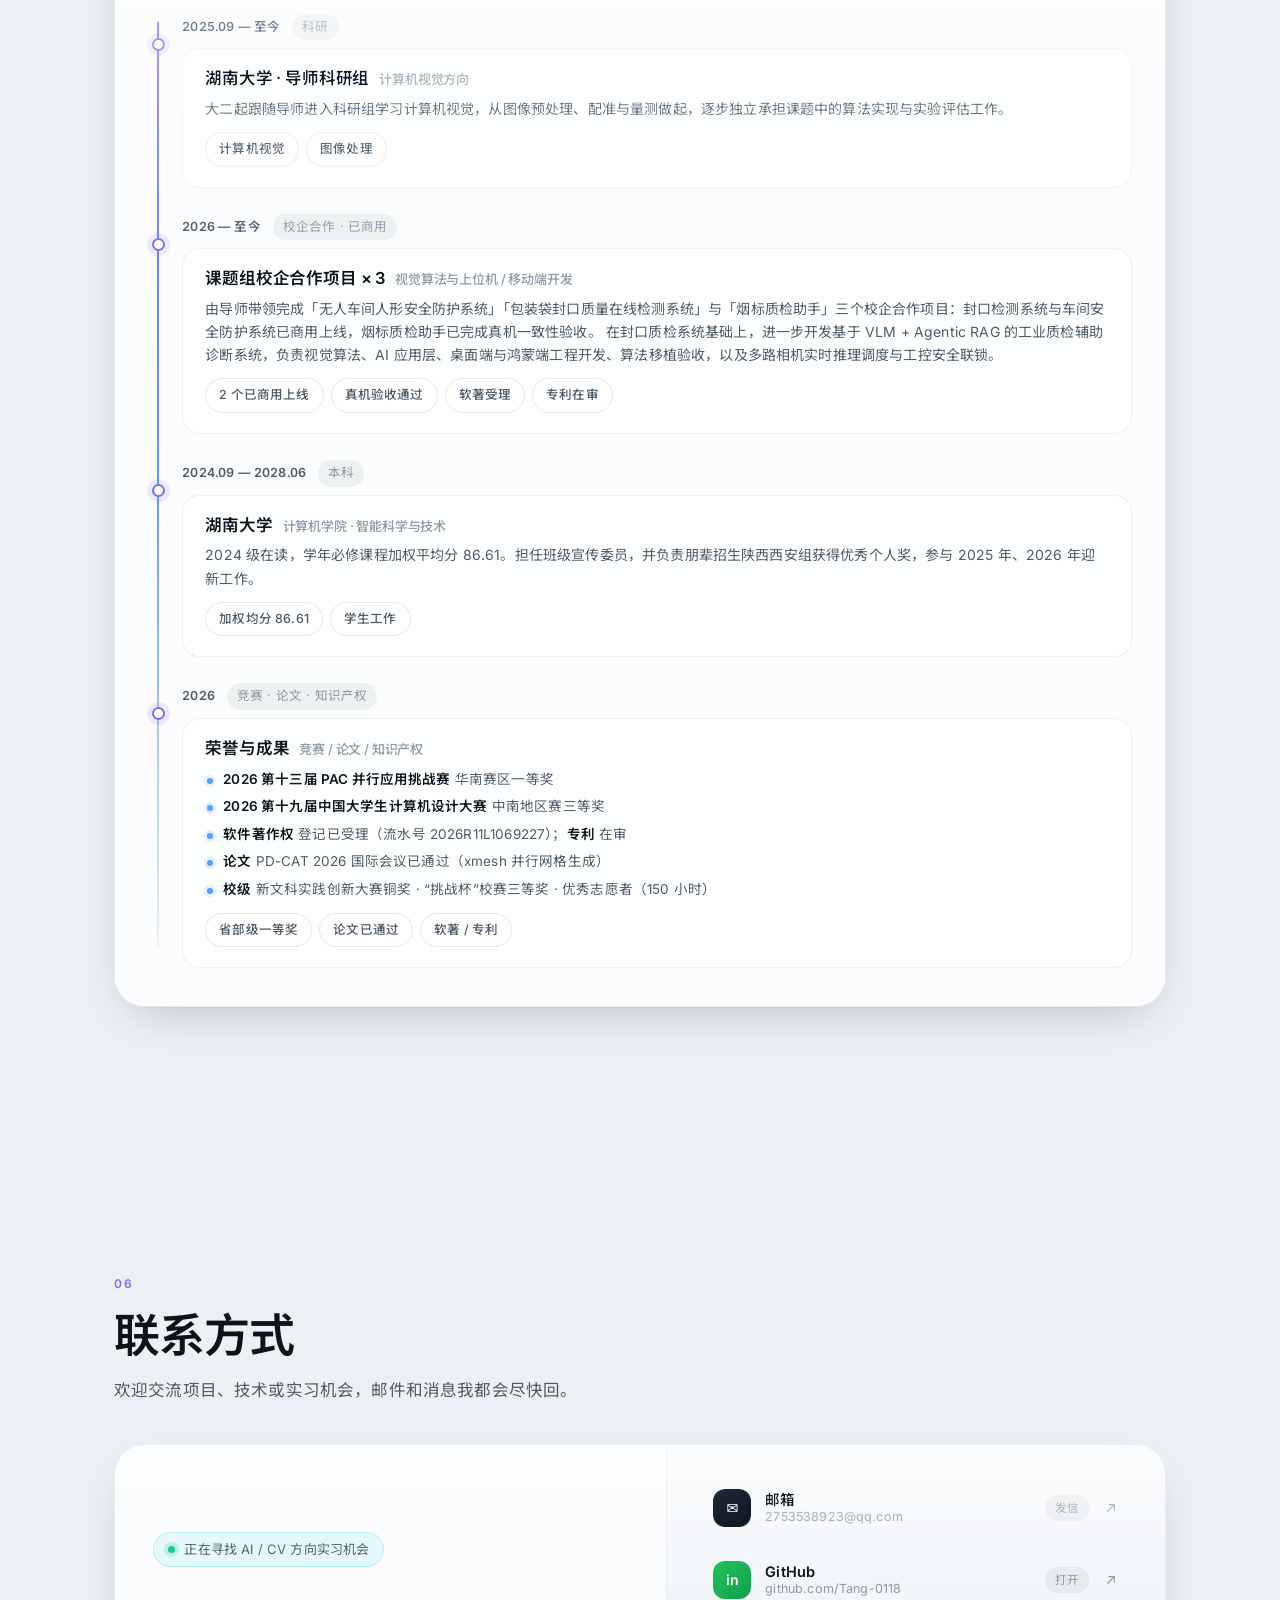
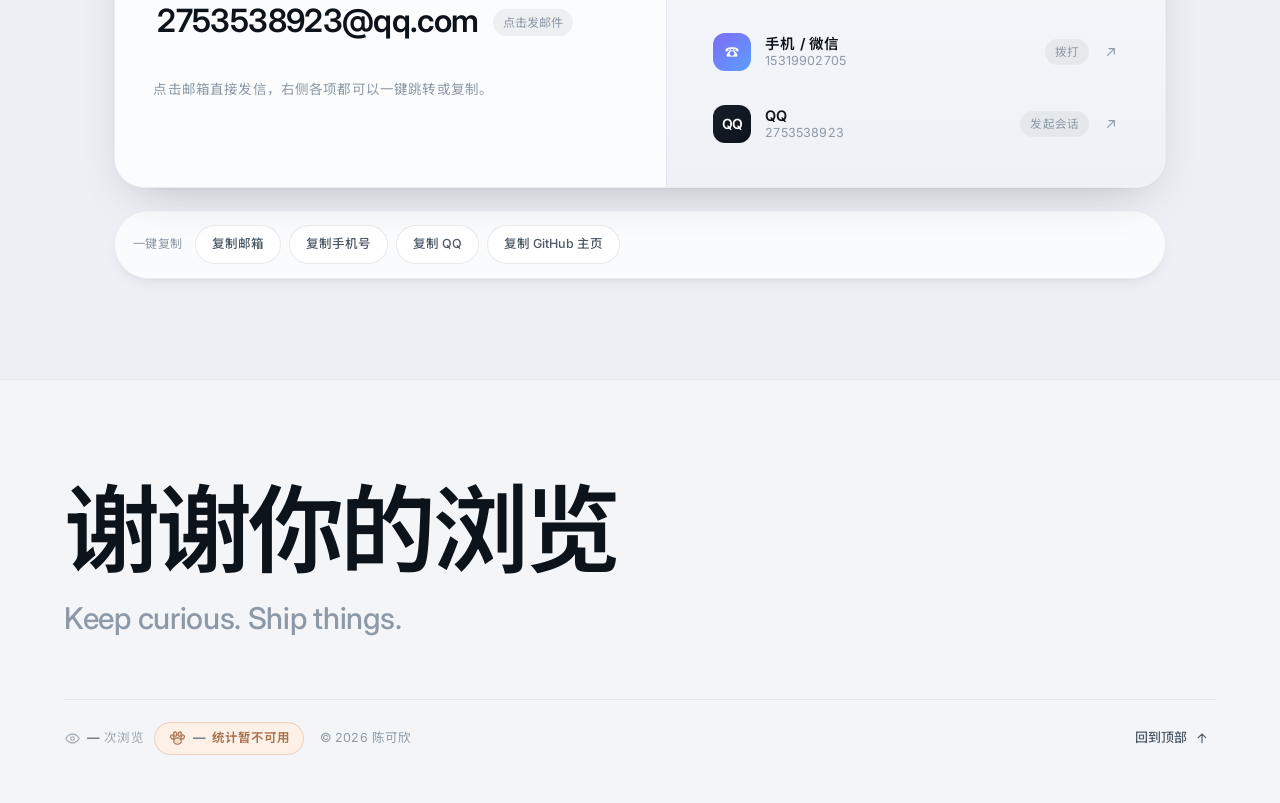
==== commit f430087a: "perf: lazy-load full cat breeds and shrink toolkit previews" ====
--- a/index.html
+++ b/index.html
@@ -20,7 +20,7 @@
 <link rel="stylesheet" href="assets/css/style.css" />
 <link rel="stylesheet" href="assets/css/site-stats.css" />
 <link rel="preload" as="image" href="assets/me-hero.webp" type="image/webp" fetchpriority="high" />
-<script src="assets/js/neko-ts/neko-bundle.js" defer></script>
+<script src="assets/js/neko-ts/neko-bundle-lite.js" defer></script>
 <script src="assets/js/neko-site.js" defer></script>
 </head>
 <body>
@@ -257,16 +257,16 @@
       <div class="folder folder--a" style="--rot:-8deg;--fx:-210px;--fy:210px;--mid:1.5">
         <div class="folder__stack">
           <figure class="folder__item" style="--i:0">
-            <img src="assets/projects/seal-ui-realtime.webp" alt="封口质检系统实时检测界面：合格状态" width="1200" height="714" srcset="assets/projects/seal-ui-realtime-720.webp 720w, assets/projects/seal-ui-realtime.webp 1200w" loading="lazy" decoding="async" sizes="(max-width: 1080px) 92vw, 520px" />
+            <img src="assets/projects/seal-ui-realtime.webp" alt="封口质检系统实时检测界面：合格状态" width="1200" height="714" srcset="assets/projects/seal-ui-realtime-560.webp" loading="lazy" fetchpriority="low" decoding="async" />
           </figure>
           <figure class="folder__item" style="--i:1">
-            <img src="assets/projects/seal-ui-ng.webp" alt="封口质检系统实时检测界面：不合格状态" width="1200" height="717" srcset="assets/projects/seal-ui-ng-720.webp 720w, assets/projects/seal-ui-ng.webp 1200w" loading="lazy" decoding="async" sizes="(max-width: 1080px) 92vw, 520px" />
+            <img src="assets/projects/seal-ui-ng.webp" alt="封口质检系统实时检测界面：不合格状态" width="1200" height="717" srcset="assets/projects/seal-ui-ng-560.webp" loading="lazy" fetchpriority="low" decoding="async" />
           </figure>
           <figure class="folder__item" style="--i:2">
-            <img src="assets/projects/seal-ui-ngview.webp" alt="NG 图像回看界面：数据回溯" width="1200" height="716" srcset="assets/projects/seal-ui-ngview-720.webp 720w, assets/projects/seal-ui-ngview.webp 1200w" loading="lazy" decoding="async" sizes="(max-width: 1080px) 92vw, 520px" />
+            <img src="assets/projects/seal-ui-ngview.webp" alt="NG 图像回看界面：数据回溯" width="1200" height="716" srcset="assets/projects/seal-ui-ngview-560.webp" loading="lazy" fetchpriority="low" decoding="async" />
           </figure>
           <figure class="folder__item" style="--i:3">
-            <img src="assets/projects/seal-ui-config.webp" alt="相机配置与像素标定界面" width="1200" height="718" srcset="assets/projects/seal-ui-config-720.webp 720w, assets/projects/seal-ui-config.webp 1200w" loading="lazy" decoding="async" sizes="(max-width: 1080px) 92vw, 520px" />
+            <img src="assets/projects/seal-ui-config.webp" alt="相机配置与像素标定界面" width="1200" height="718" srcset="assets/projects/seal-ui-config-560.webp" loading="lazy" fetchpriority="low" decoding="async" />
           </figure>
         </div>
         <div class="folder__front"><span class="folder__mark">CKX</span></div>
@@ -277,19 +277,19 @@
       <div class="folder folder--b" style="--rot:8deg;--fx:210px;--fy:210px;--mid:2">
         <div class="folder__stack">
           <figure class="folder__item" style="--i:0">
-            <img src="assets/projects/yanbiao-1.webp" alt="鸿蒙 App：样本库首页" width="560" height="1239" loading="lazy" decoding="async" />
+            <img src="assets/projects/yanbiao-1.webp" alt="鸿蒙 App：样本库首页" width="560" height="1239" srcset="assets/projects/yanbiao-1-280.webp" loading="lazy" fetchpriority="low" decoding="async" />
           </figure>
           <figure class="folder__item" style="--i:1">
-            <img src="assets/projects/yanbiao-4.webp" alt="鸿蒙 App：检测详情与量化指标" width="520" height="1150" loading="lazy" decoding="async" />
+            <img src="assets/projects/yanbiao-4.webp" alt="鸿蒙 App：检测详情与量化指标" width="520" height="1150" srcset="assets/projects/yanbiao-4-280.webp" loading="lazy" fetchpriority="low" decoding="async" />
           </figure>
           <figure class="folder__item" style="--i:2">
-            <img src="assets/projects/yanbiao-3.webp" alt="鸿蒙 App：检测结果判定" width="560" height="1239" loading="lazy" decoding="async" />
+            <img src="assets/projects/yanbiao-3.webp" alt="鸿蒙 App：检测结果判定" width="560" height="1239" srcset="assets/projects/yanbiao-3-280.webp" loading="lazy" fetchpriority="low" decoding="async" />
           </figure>
           <figure class="folder__item" style="--i:3">
-            <img src="assets/projects/yanbiao-5.webp" alt="鸿蒙 App：检测历史" width="520" height="1150" loading="lazy" decoding="async" />
+            <img src="assets/projects/yanbiao-5.webp" alt="鸿蒙 App：检测历史" width="520" height="1150" srcset="assets/projects/yanbiao-5-280.webp" loading="lazy" fetchpriority="low" decoding="async" />
           </figure>
           <figure class="folder__item" style="--i:4">
-            <img src="assets/projects/yanbiao-6.webp" alt="鸿蒙 App：我的 / 用户管理" width="520" height="1150" loading="lazy" decoding="async" />
+            <img src="assets/projects/yanbiao-6.webp" alt="鸿蒙 App：我的 / 用户管理" width="520" height="1150" srcset="assets/projects/yanbiao-6-280.webp" loading="lazy" fetchpriority="low" decoding="async" />
           </figure>
         </div>
         <div class="folder__front"><span class="folder__mark">CKX</span></div>
@@ -300,13 +300,13 @@
       <div class="folder folder--c" style="--rot:2.5deg;--fx:0px;--fy:210px;--mid:1">
         <div class="folder__stack">
           <figure class="folder__item" style="--i:0">
-            <img src="assets/projects/xmesh-overview.webp" alt="xmesh 系统总览图" width="1200" height="675" srcset="assets/projects/xmesh-overview-720.webp 720w, assets/projects/xmesh-overview.webp 1200w" loading="lazy" decoding="async" sizes="(max-width: 1080px) 92vw, 520px" />
+            <img src="assets/projects/xmesh-overview.webp" alt="xmesh 系统总览图" width="1200" height="675" srcset="assets/projects/xmesh-overview-560.webp" loading="lazy" fetchpriority="low" decoding="async" />
           </figure>
           <figure class="folder__item" style="--i:1">
-            <img src="assets/projects/xmesh-terrain.webp" alt="真实地形模型网格" width="1200" height="1018" srcset="assets/projects/xmesh-terrain-720.webp 720w, assets/projects/xmesh-terrain.webp 1200w" loading="lazy" decoding="async" sizes="(max-width: 1080px) 92vw, 520px" />
+            <img src="assets/projects/xmesh-terrain.webp" alt="真实地形模型网格" width="1200" height="1018" srcset="assets/projects/xmesh-terrain-560.webp" loading="lazy" fetchpriority="low" decoding="async" />
           </figure>
           <figure class="folder__item" style="--i:2">
-            <img src="assets/projects/xmesh-dcu-scaling.webp" alt="曙光 DCU 扩展与加速比曲线" width="1200" height="435" srcset="assets/projects/xmesh-dcu-scaling-720.webp 720w, assets/projects/xmesh-dcu-scaling.webp 1200w" loading="lazy" decoding="async" sizes="(max-width: 1080px) 92vw, 520px" />
+            <img src="assets/projects/xmesh-dcu-scaling.webp" alt="曙光 DCU 扩展与加速比曲线" width="1200" height="435" srcset="assets/projects/xmesh-dcu-scaling-560.webp" loading="lazy" fetchpriority="low" decoding="async" />
           </figure>
         </div>
         <div class="folder__front"><span class="folder__mark">CKX</span></div>
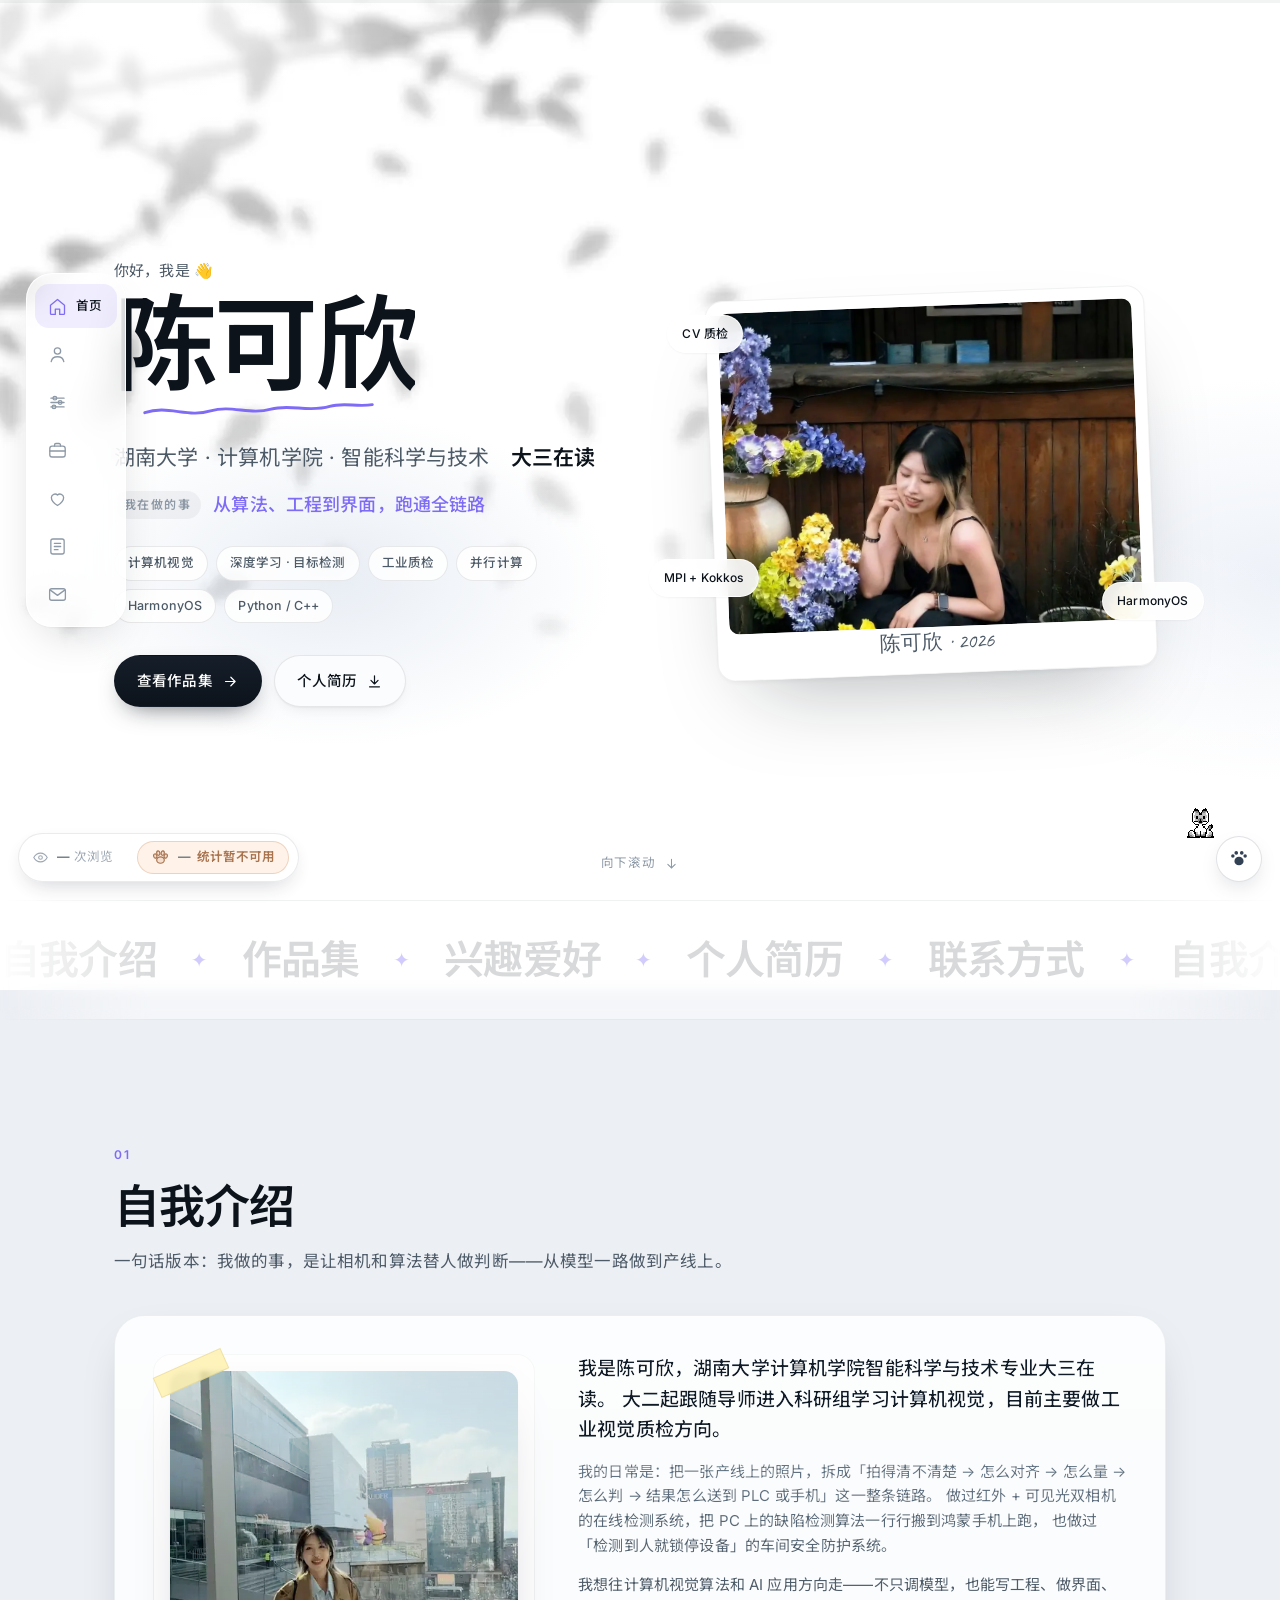
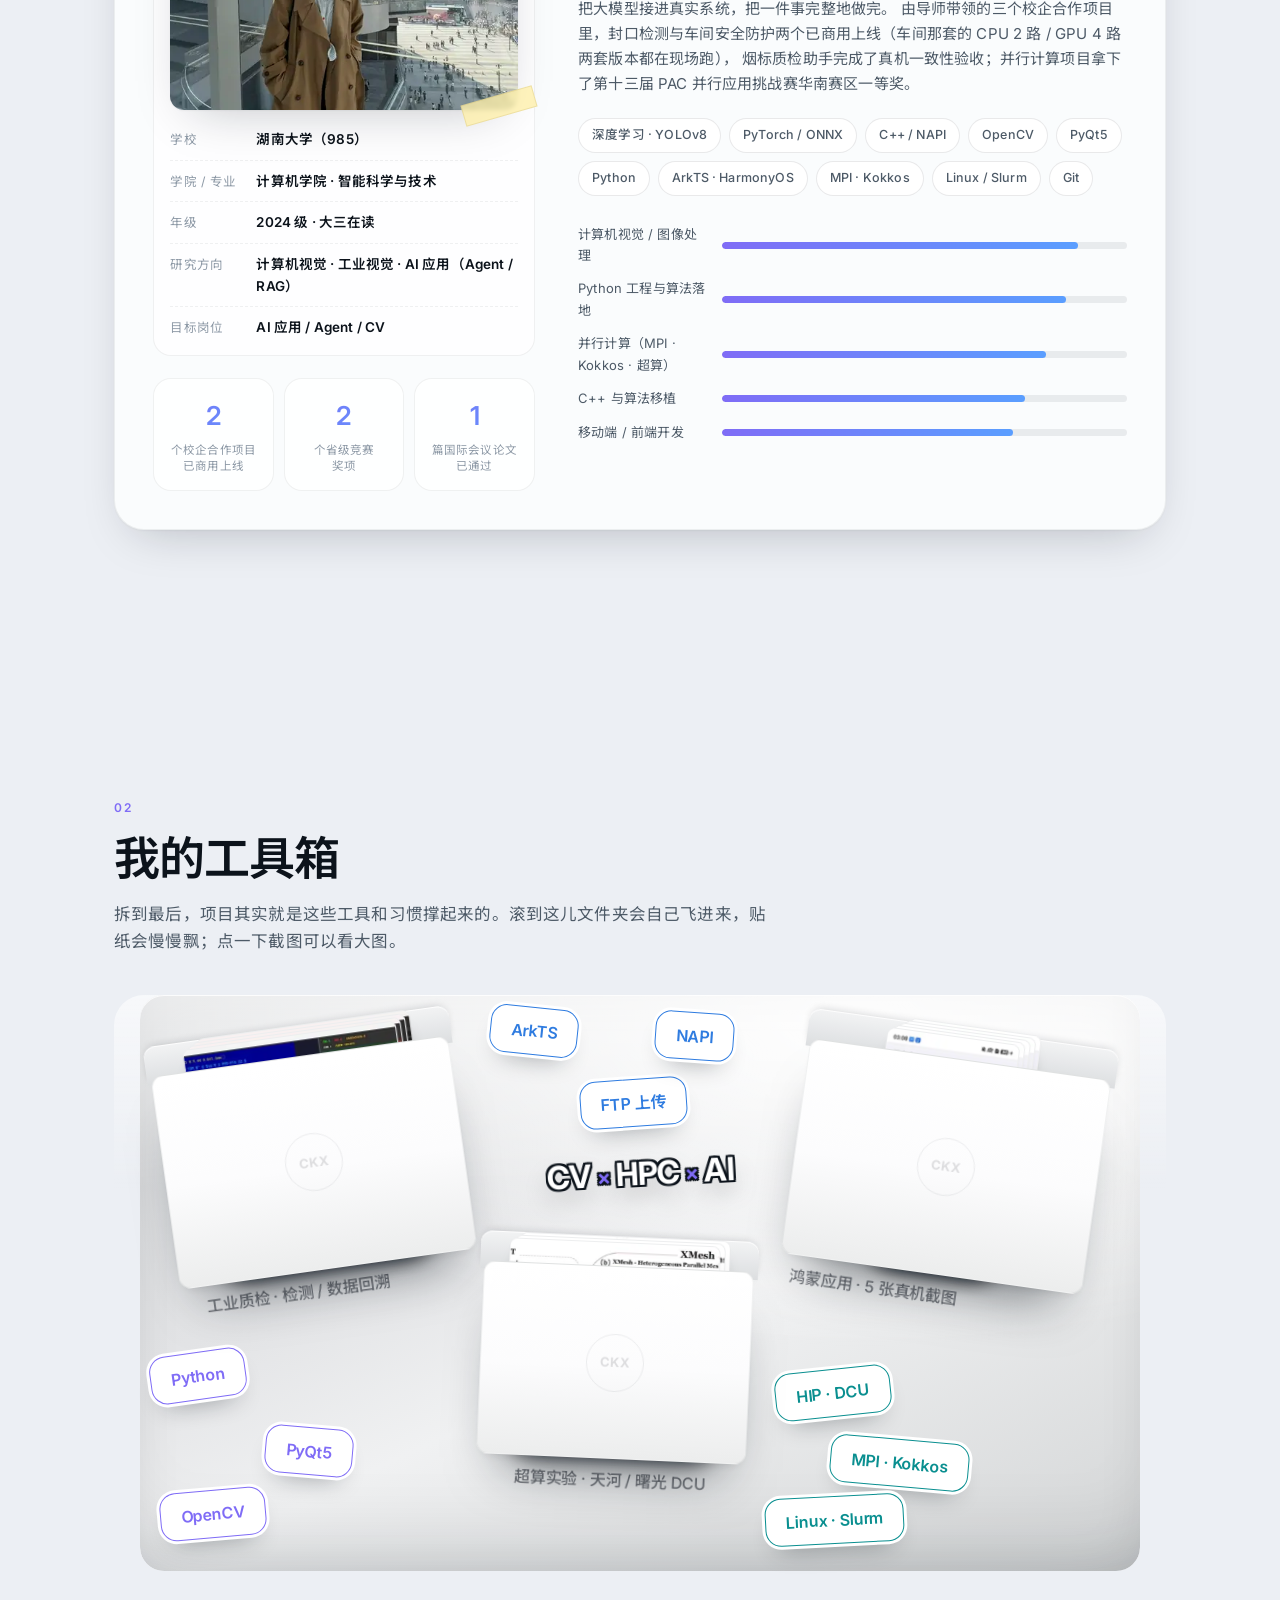
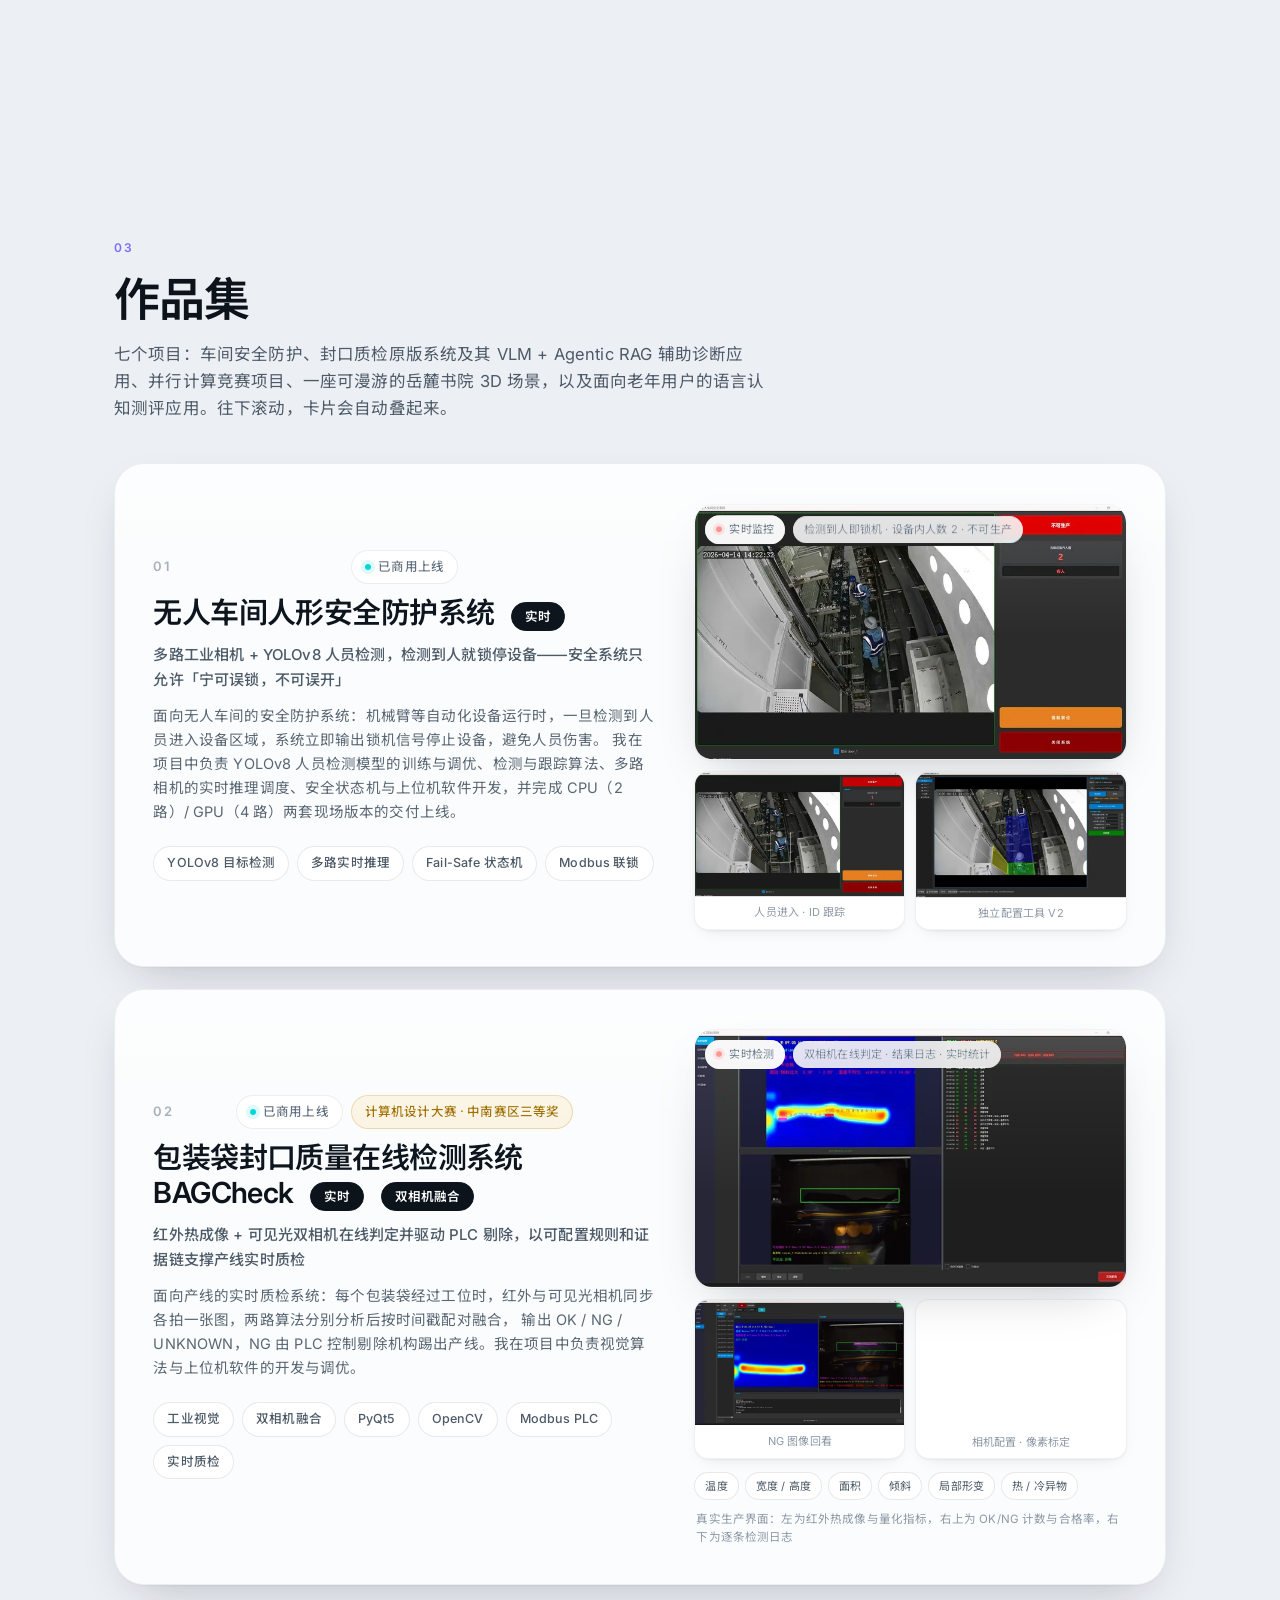
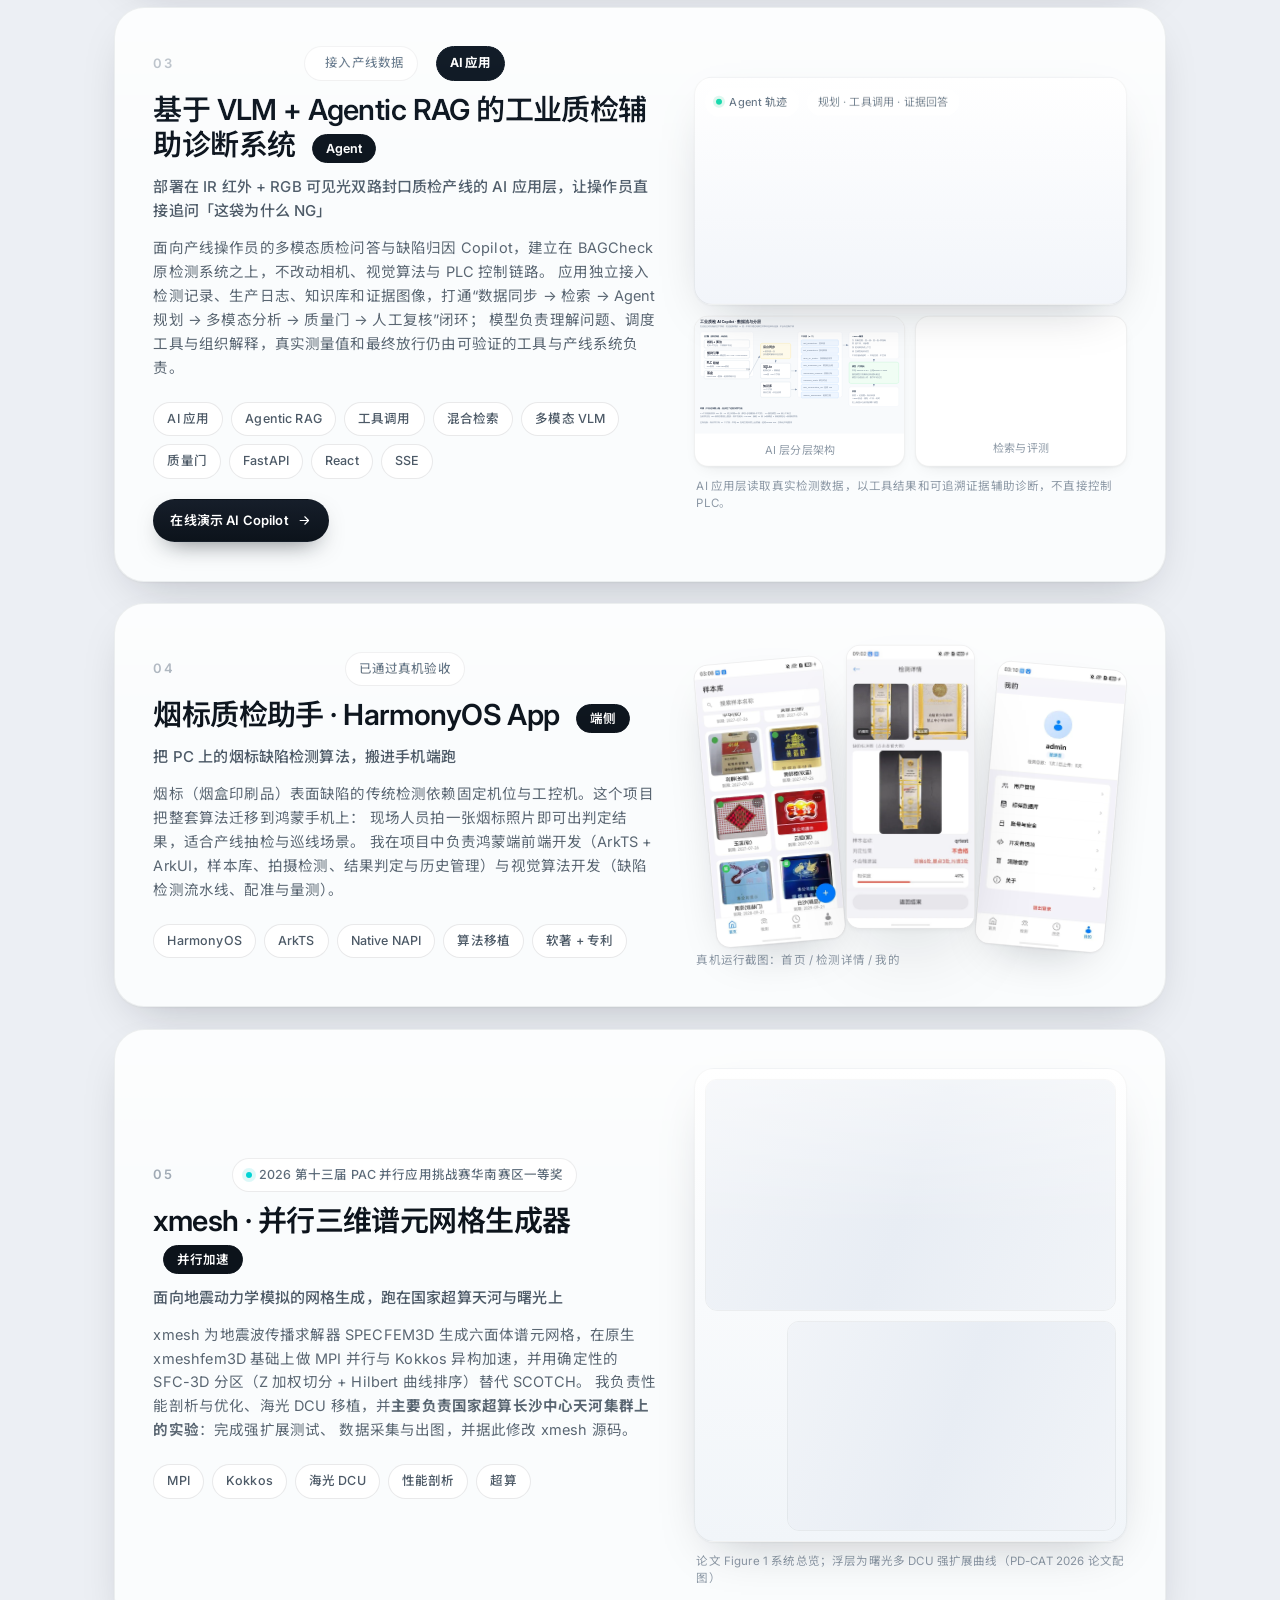
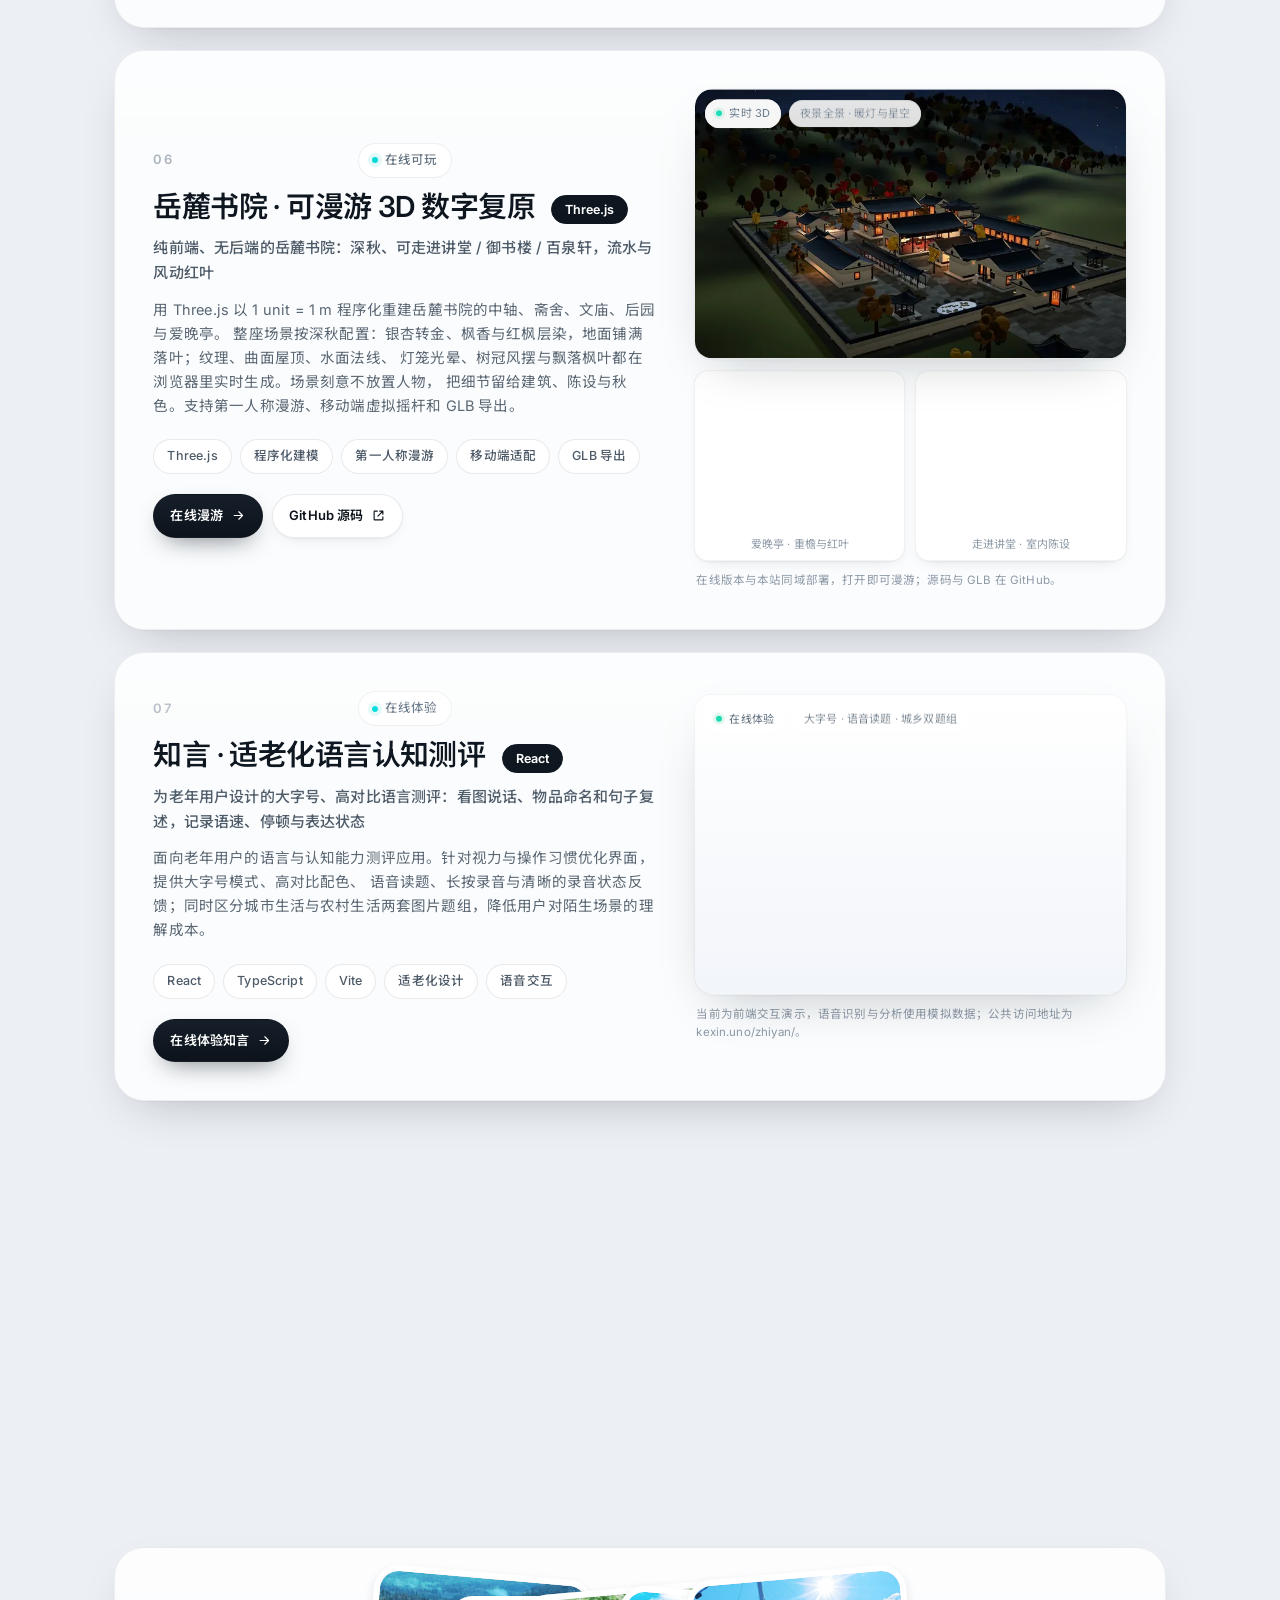
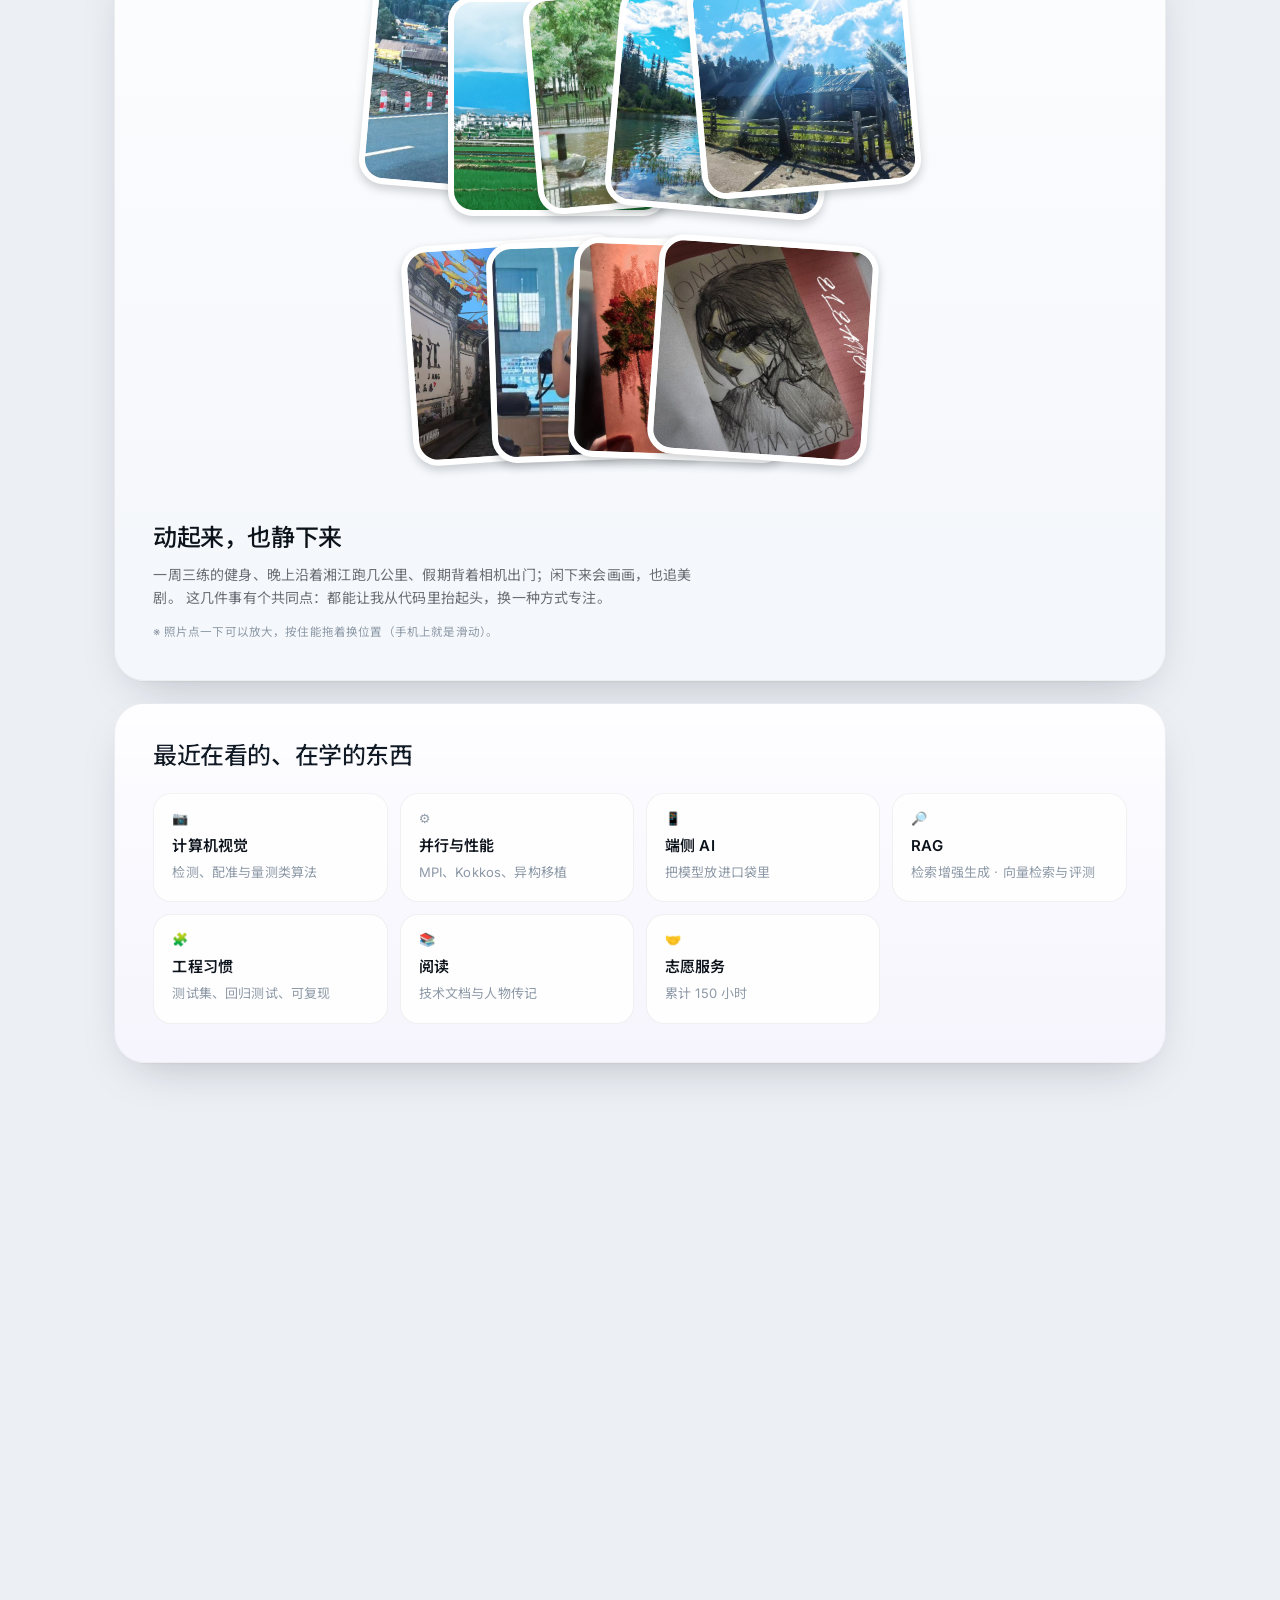
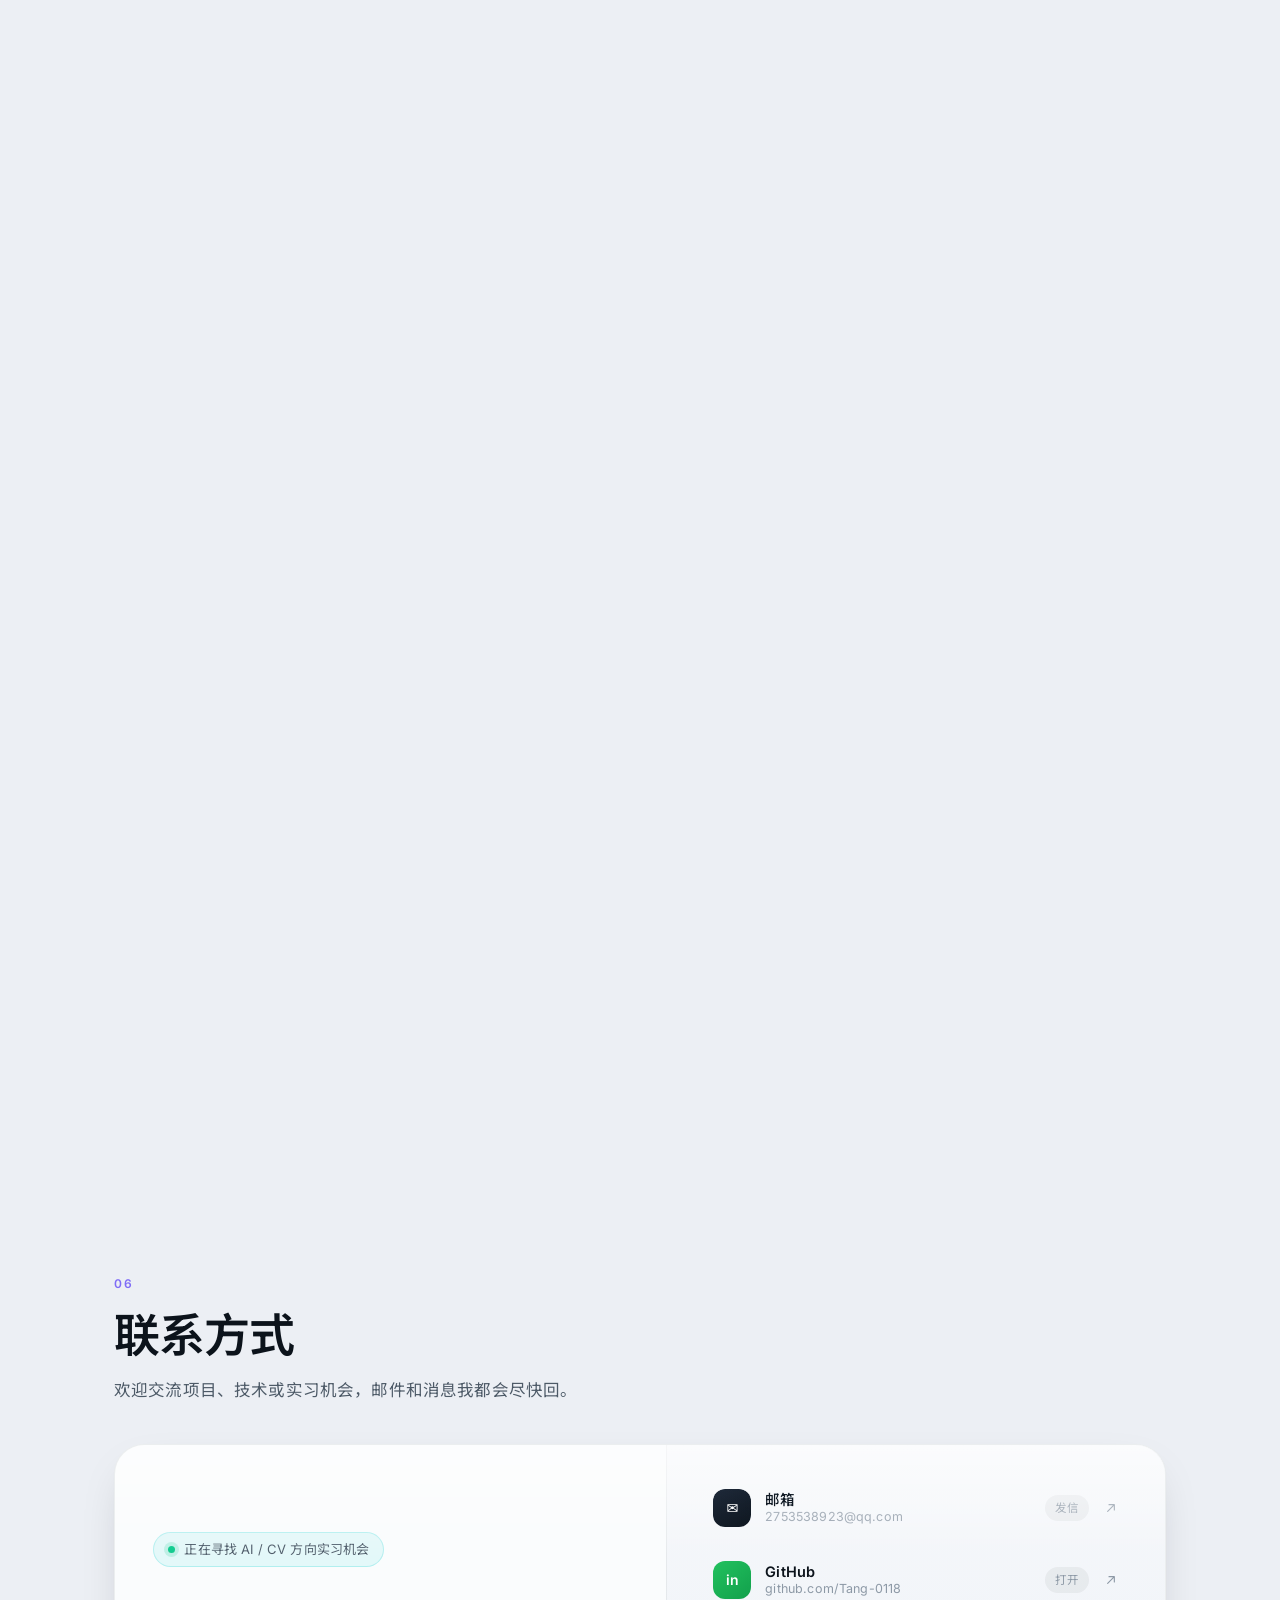
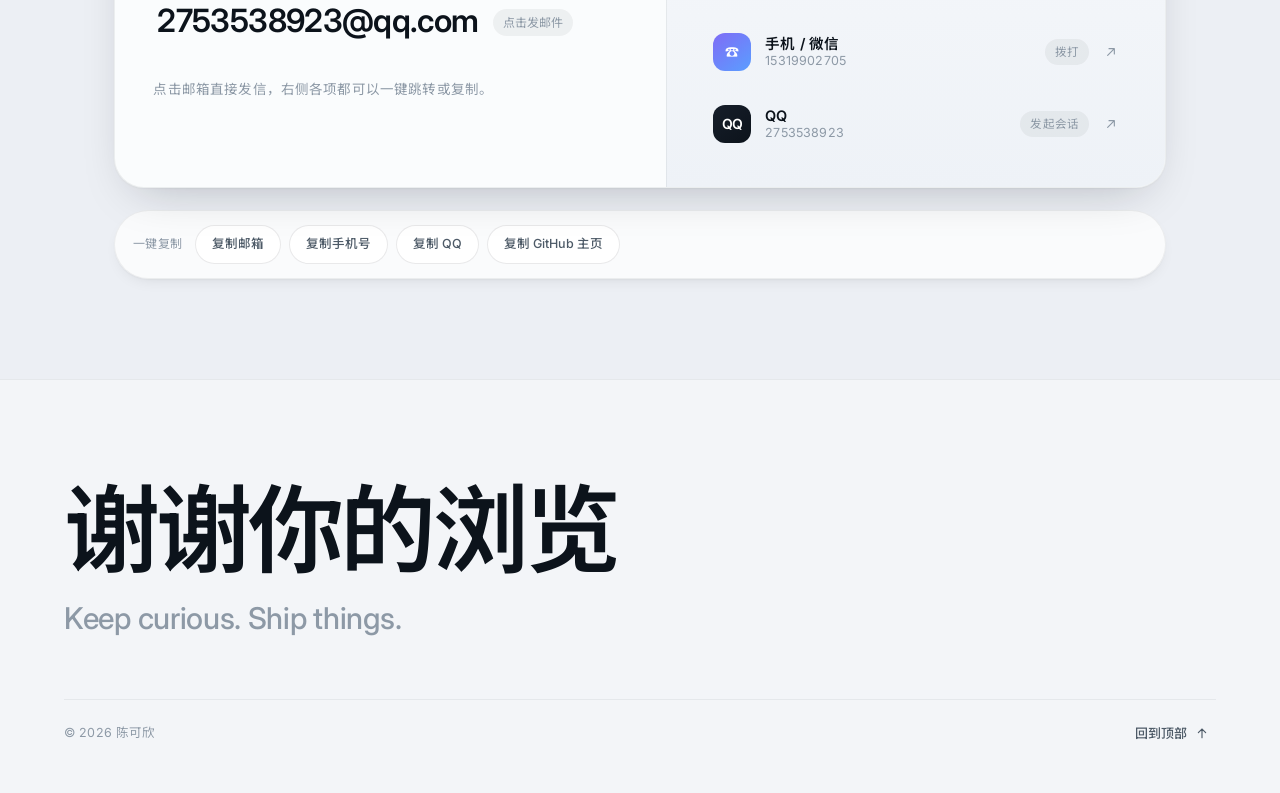
==== commit b54bdef6: "fix: bind paw reaction before page load completes" ====
--- a/index.html
+++ b/index.html
@@ -22,6 +22,7 @@
 <link rel="preload" as="image" href="assets/me-hero.webp" type="image/webp" fetchpriority="high" />
 <script src="assets/js/neko-ts/neko-bundle-lite.js" defer></script>
 <script src="assets/js/neko-site.js" defer></script>
+<script src="assets/js/site-stats.js" defer></script>
 </head>
 <body>
 
@@ -951,6 +952,5 @@
 <div class="toast" id="toast" role="status" aria-live="polite"></div>
 
 <script src="assets/js/main.js" async></script>
-<script src="assets/js/site-stats.js" defer></script>
 </body>
 </html>
--- a/assets/css/site-stats.css
+++ b/assets/css/site-stats.css
@@ -1,10 +1,22 @@
 .site-stats{
+  position:fixed;
+  left:18px;
+  bottom:18px;
+  z-index:1490;
   display:inline-flex;
   align-items:center;
   gap:10px;
+  padding:7px 9px 7px 13px;
+  border:1px solid rgba(15,23,42,.1);
+  border-radius:999px;
+  background:rgba(255,255,255,.94);
+  box-shadow:0 8px 24px -10px rgba(15,23,42,.3);
+  backdrop-filter:blur(10px);
+  -webkit-backdrop-filter:blur(10px);
   color:var(--ink-3,#7c8491);
   font-size:12.5px;
   line-height:1;
+  white-space:nowrap;
 }
 .site-stats[data-state="loading"]{opacity:.82}
 .site-stats[data-state="error"]{opacity:.86}
@@ -17,6 +29,7 @@
   color:inherit;
   font:inherit;
 }
+.site-stats__views > span{min-width:72px}
 .site-stats__views svg,
 .site-stats__like svg{
   width:17px;
@@ -25,6 +38,9 @@
 }
 .site-stats__views b,
 .site-stats__like b{
+  display:inline-block;
+  min-width:1.2em;
+  text-align:right;
   color:var(--ink-2,#525b68);
   font-weight:600;
   font-variant-numeric:tabular-nums;
@@ -43,7 +59,6 @@
   color:#7f4524;
   border-color:rgba(185,109,58,.5);
   background:#fff1e5;
-  transform:translateY(-1px);
 }
 .site-stats__like svg{
   width:19px;
@@ -91,6 +106,11 @@
   100%{transform:rotate(0) scale(1)}
 }
 @media (max-width:640px){
+  .site-stats{
+    left:12px;
+    bottom:82px;
+    padding:6px 7px 6px 11px;
+  }
   .site-stats{gap:7px}
   .site-stats__like{padding:5px 9px}
 }
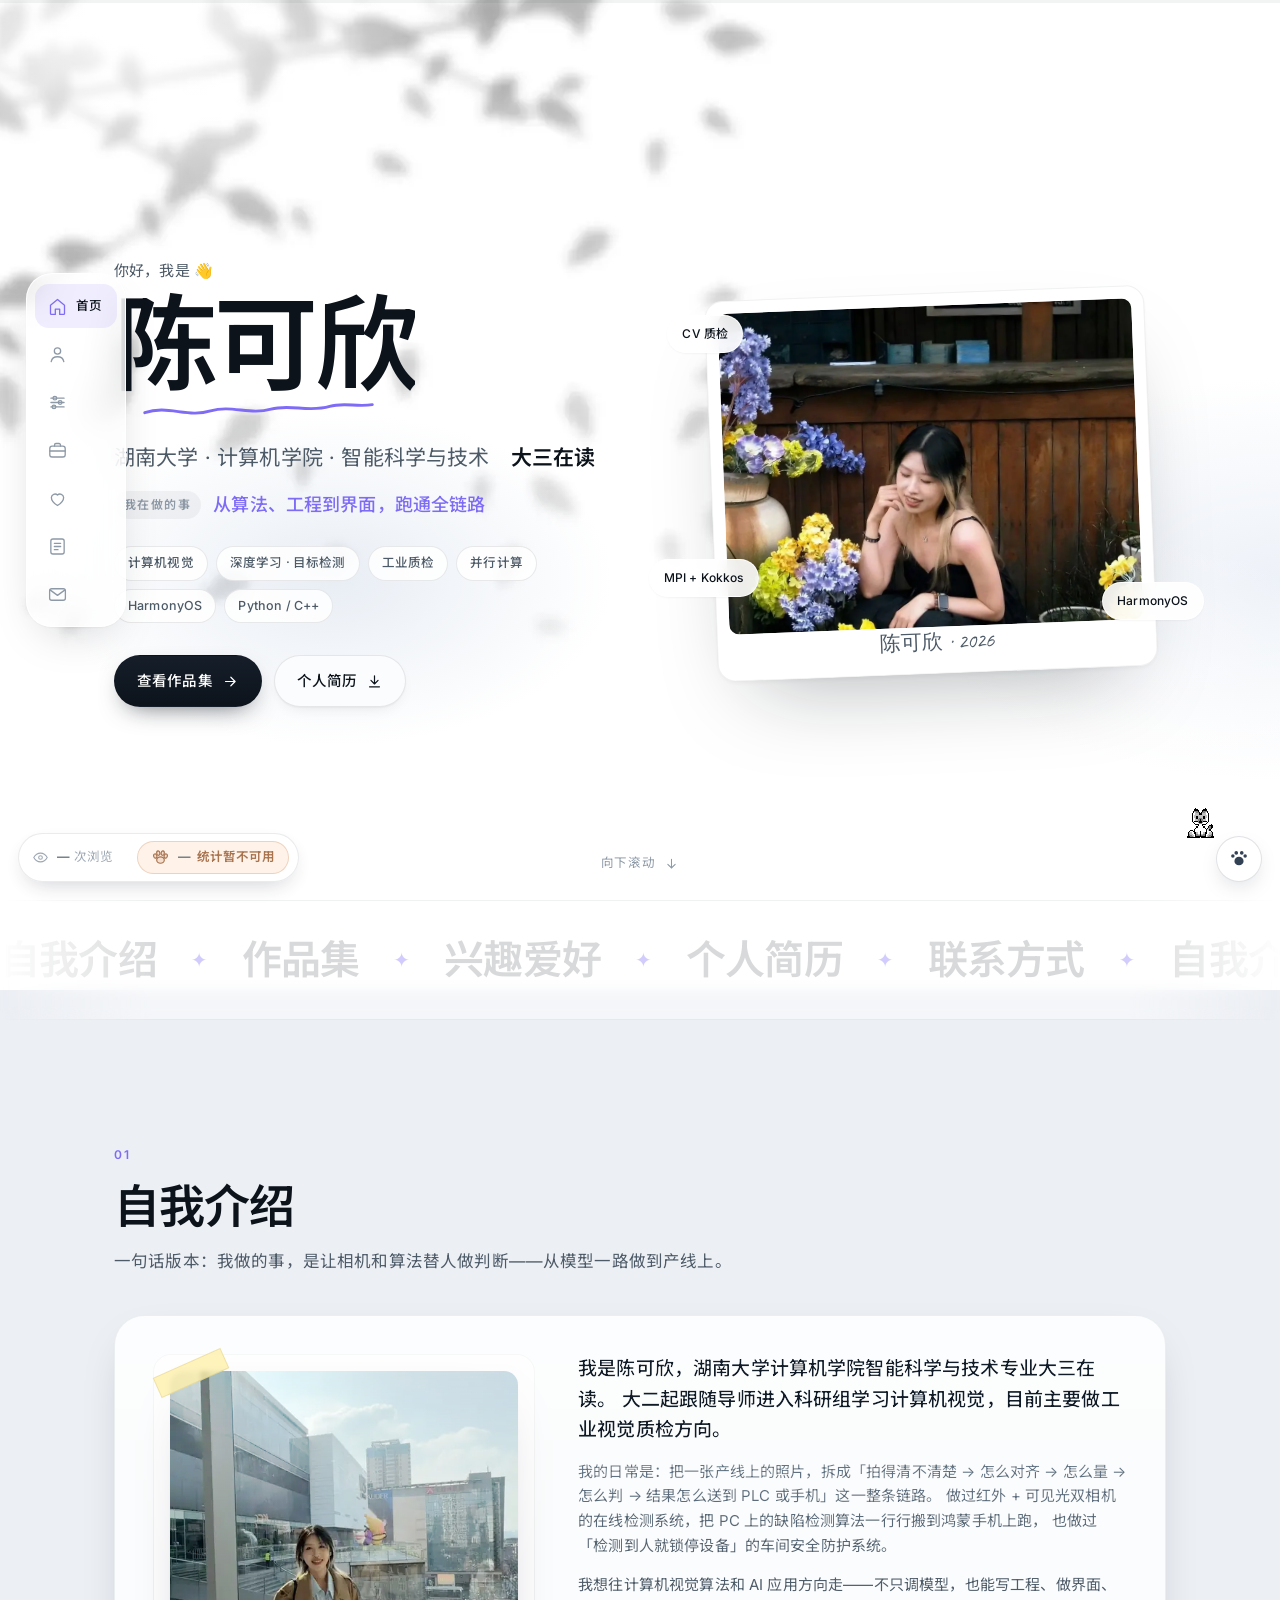
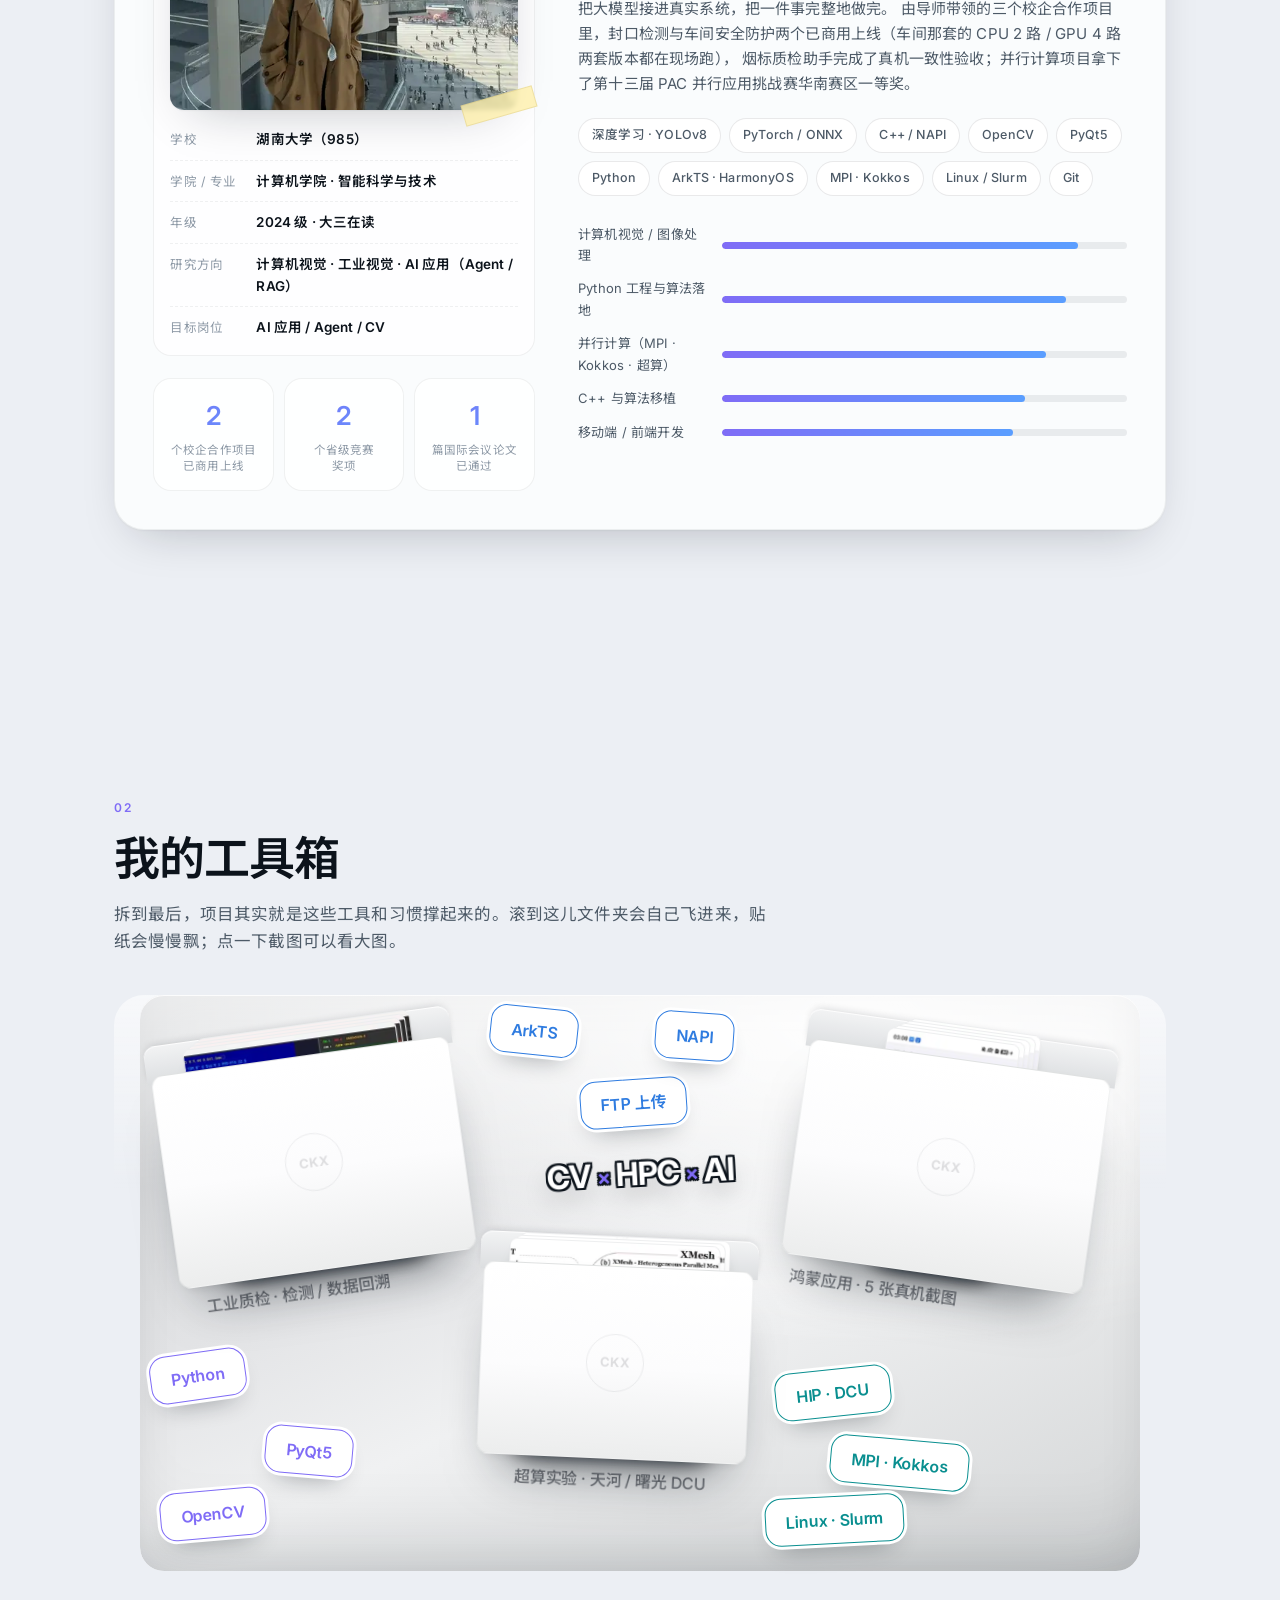
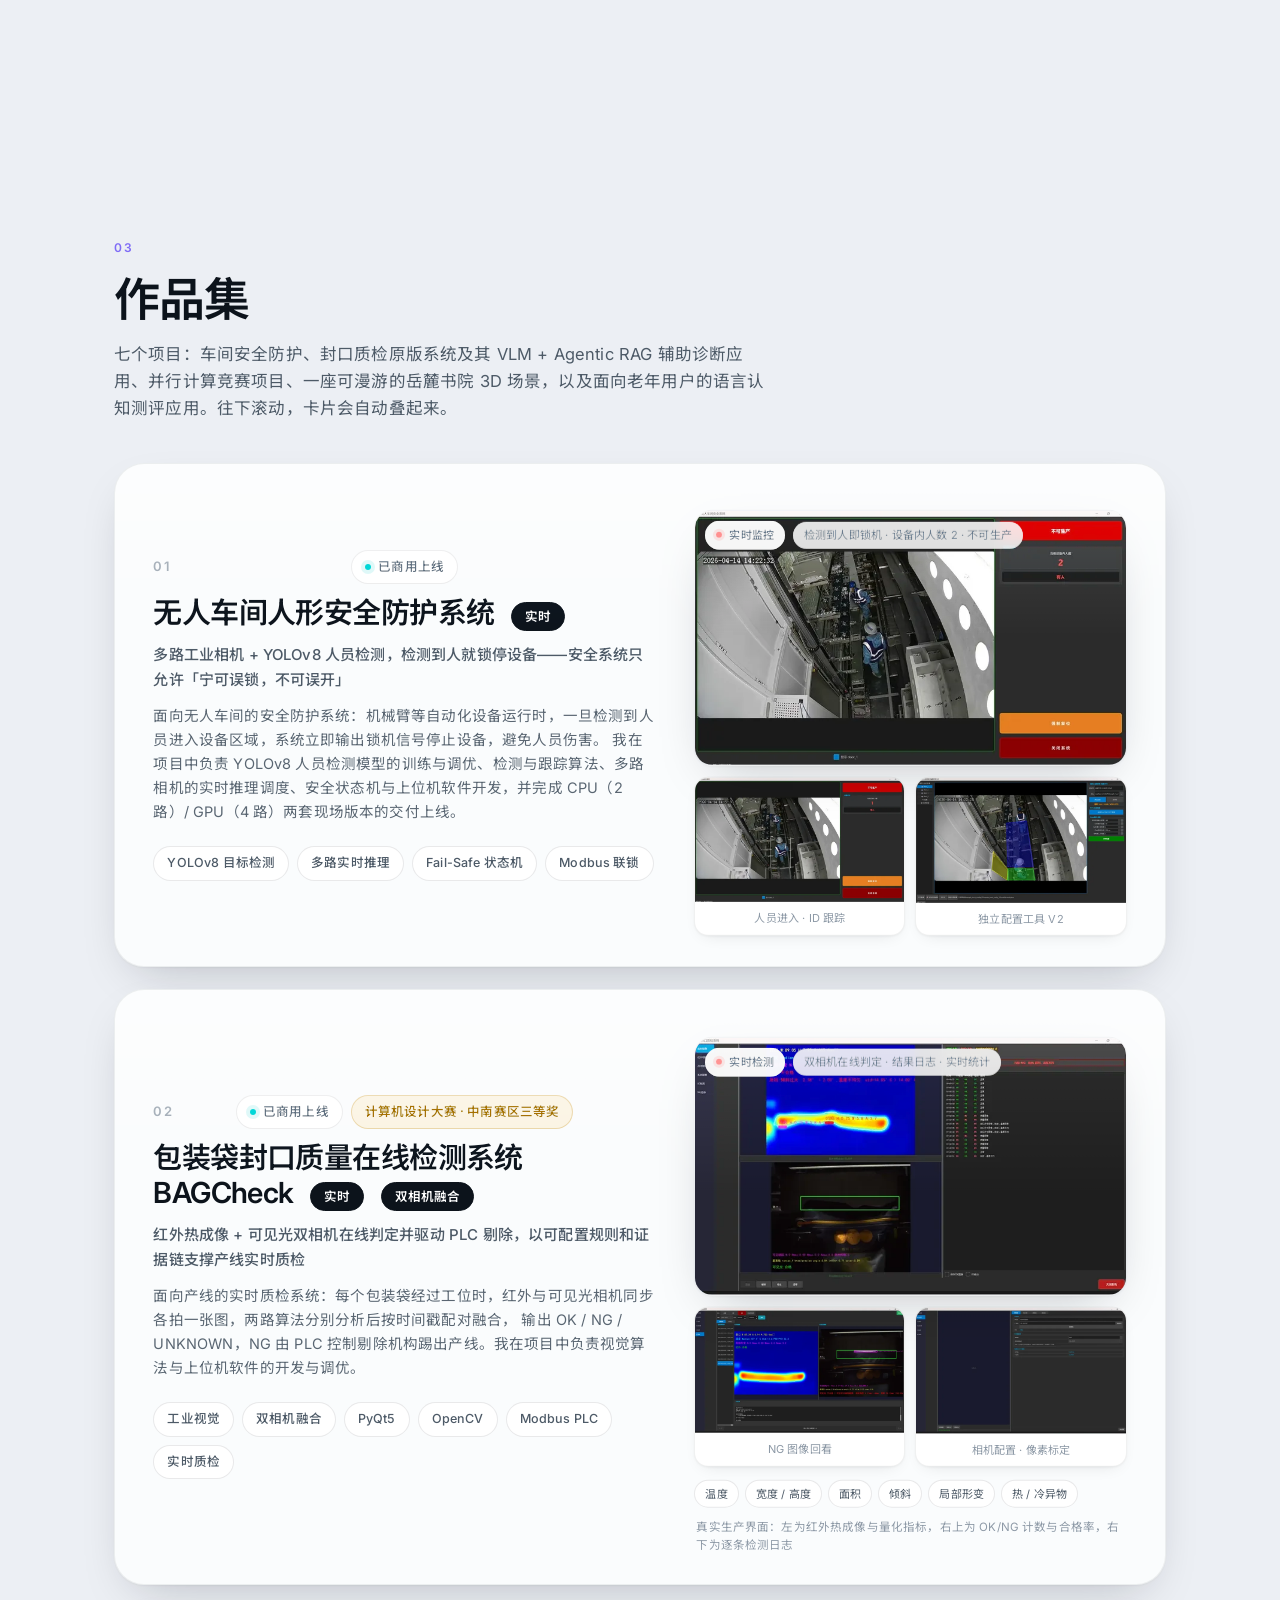
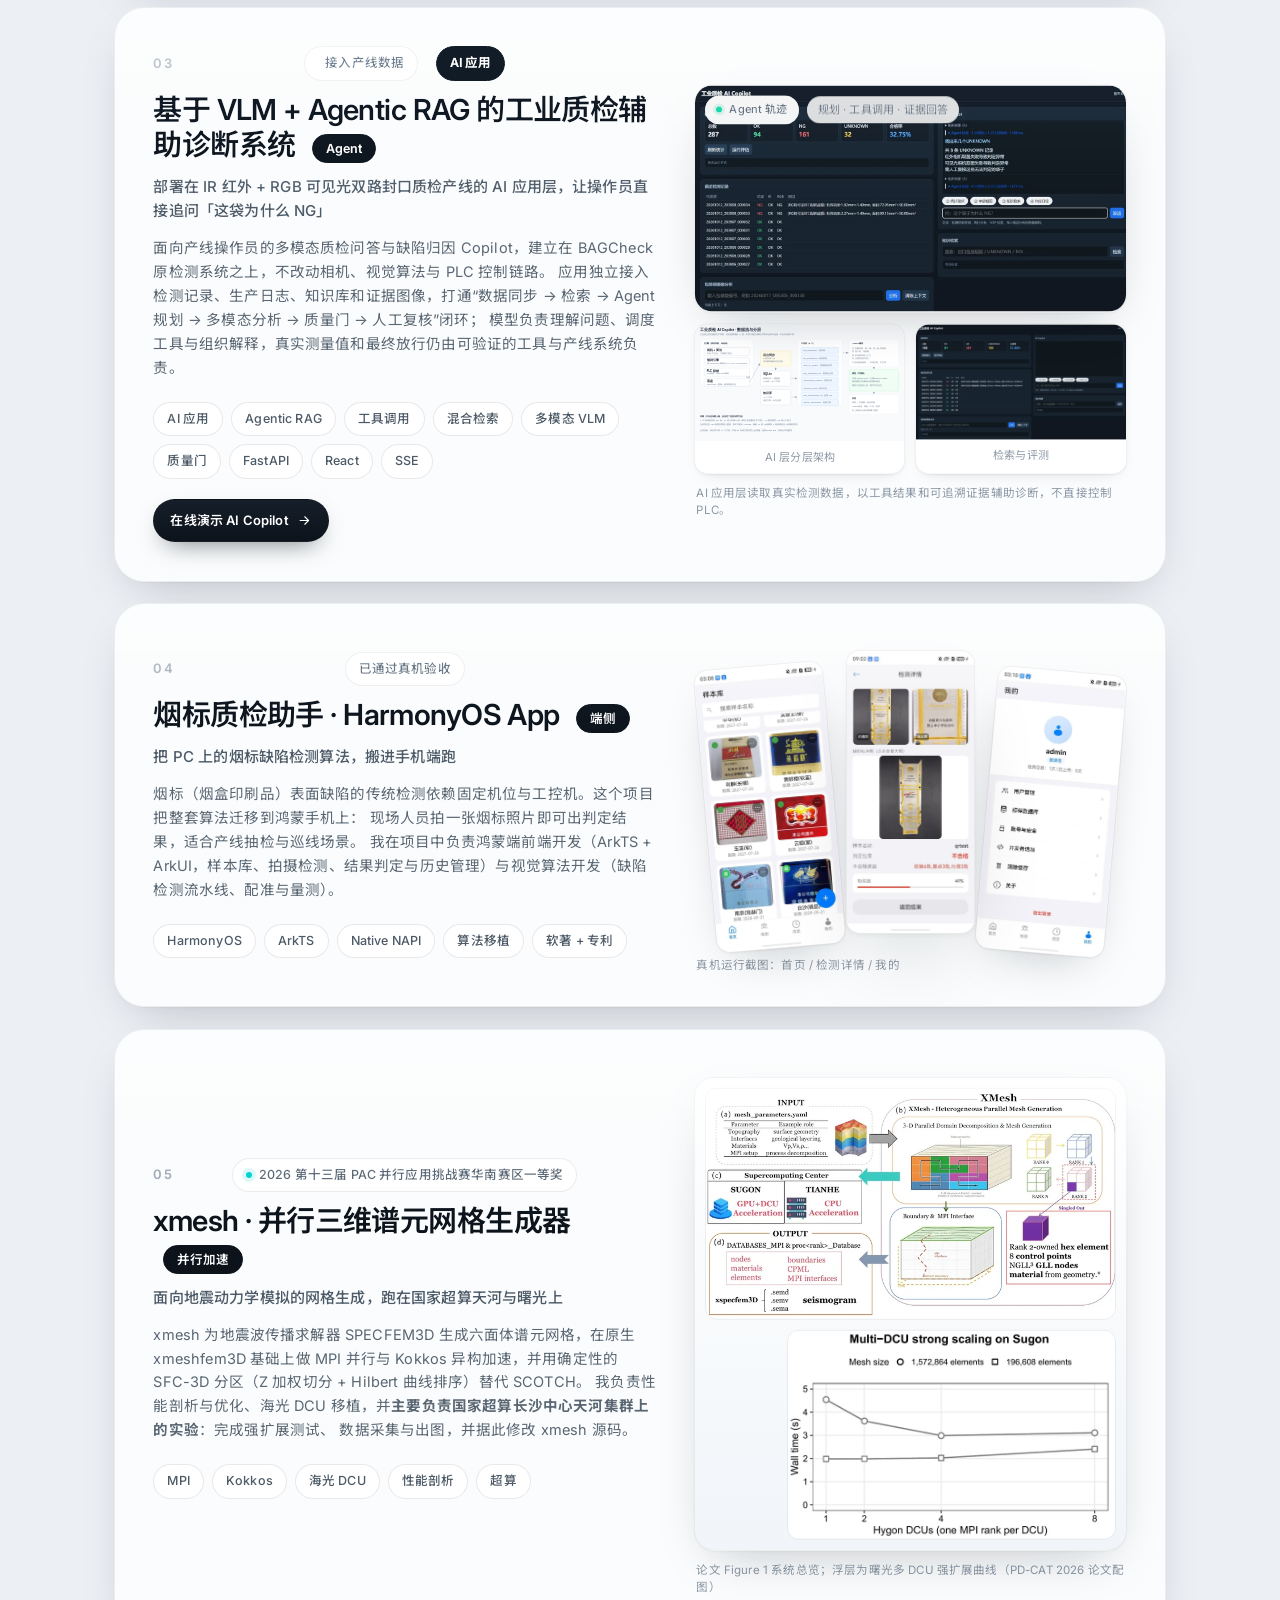
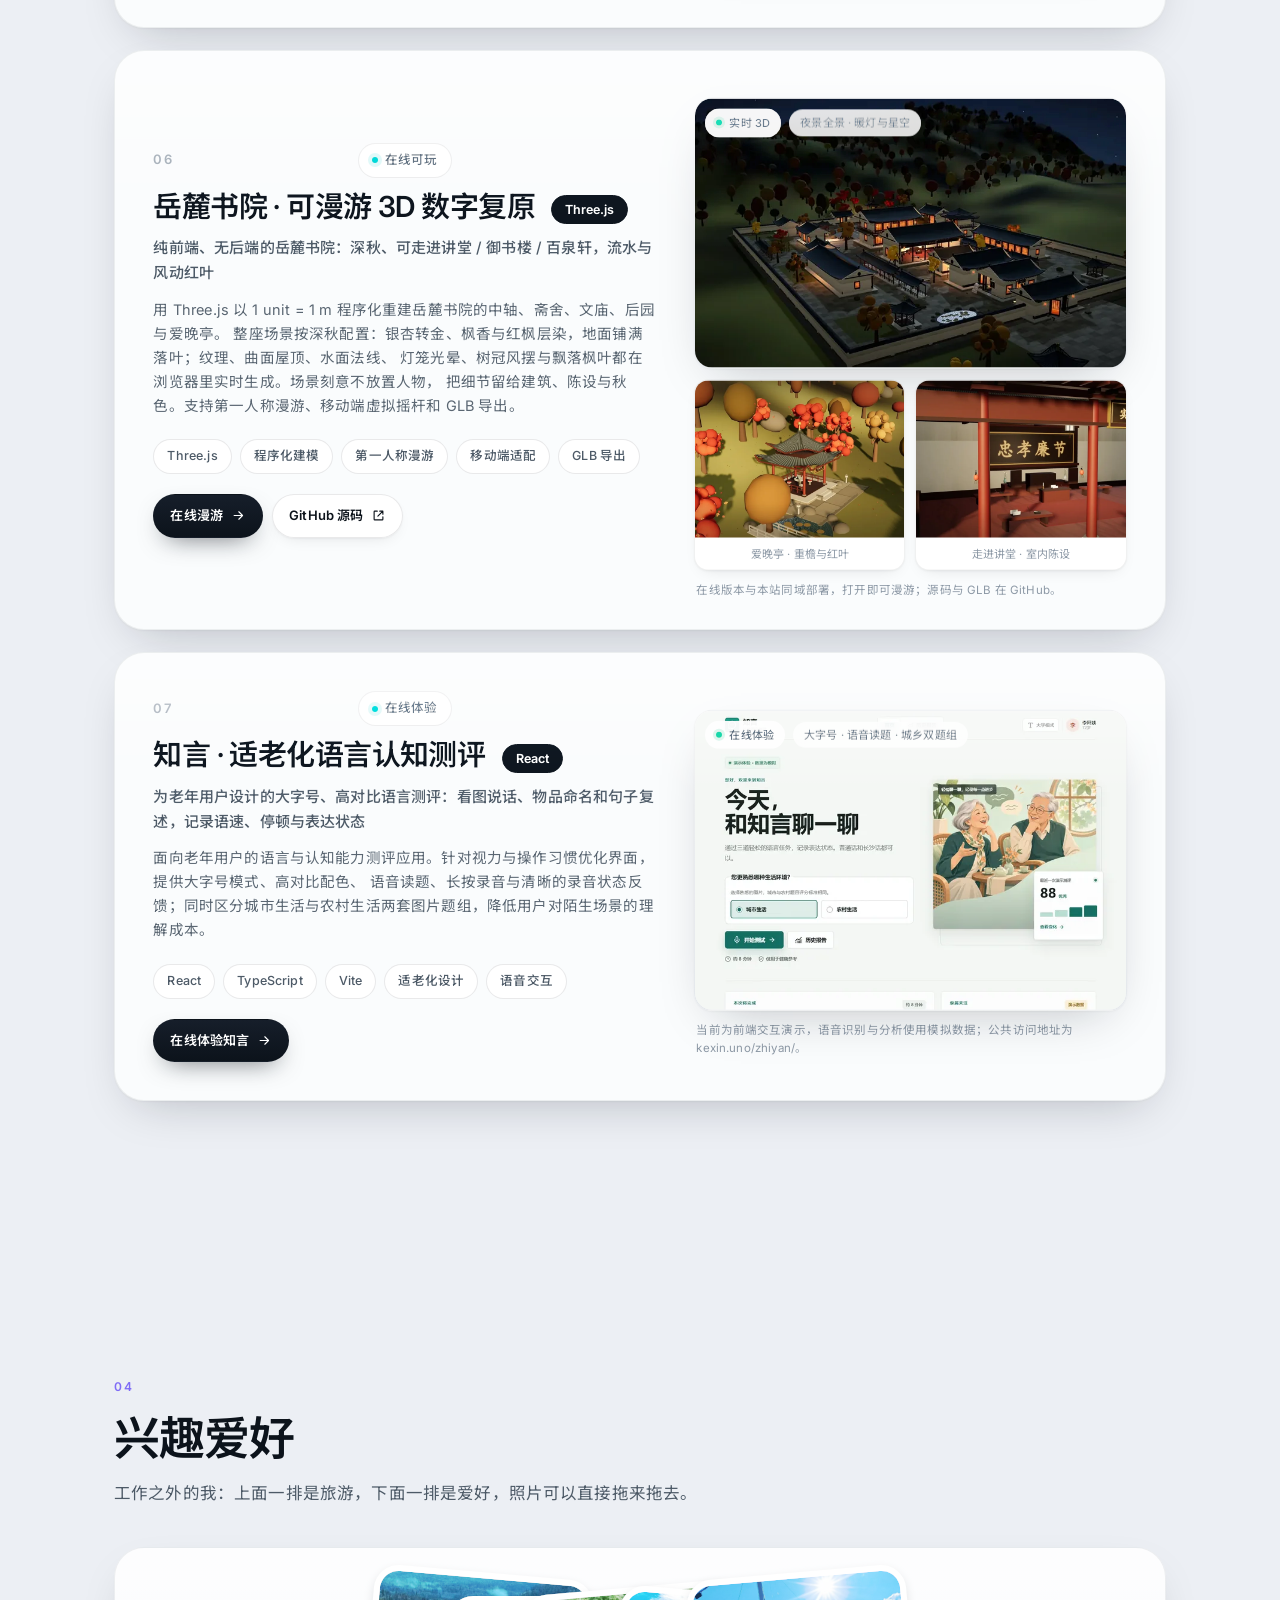
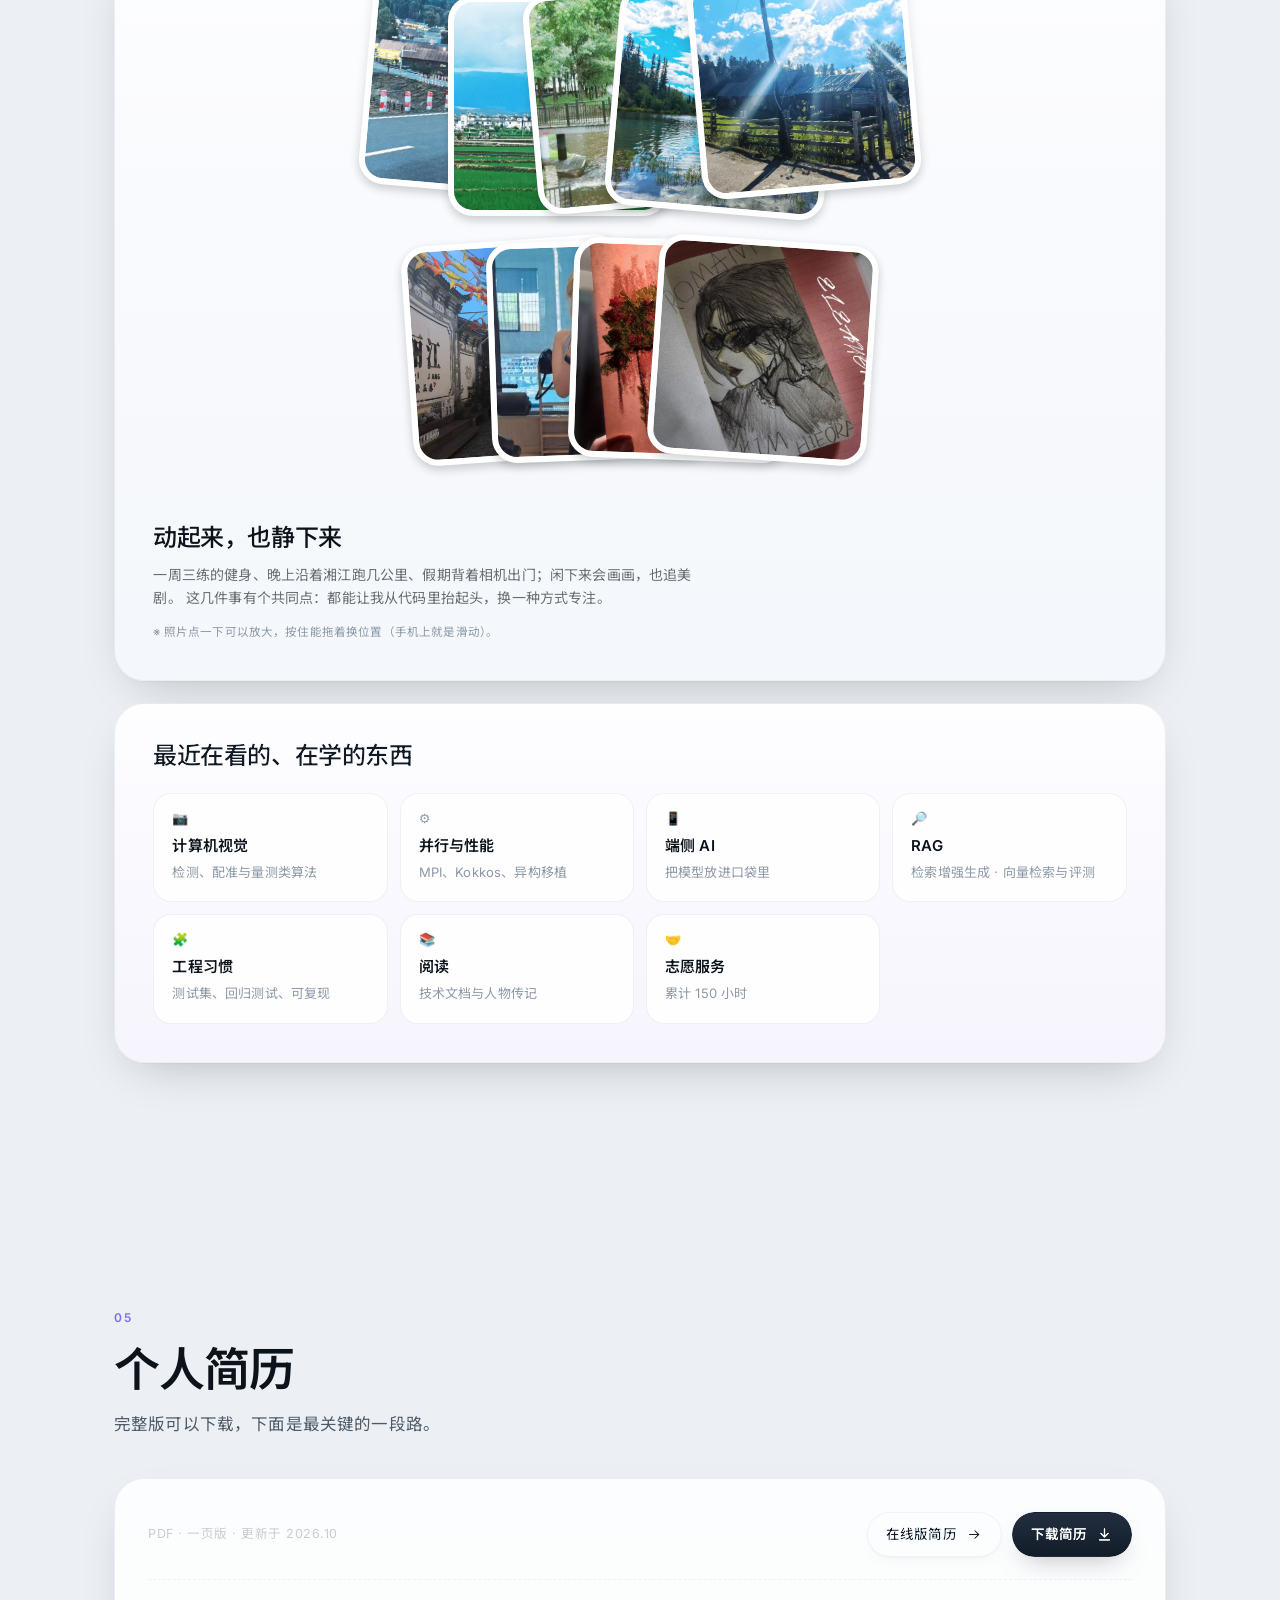
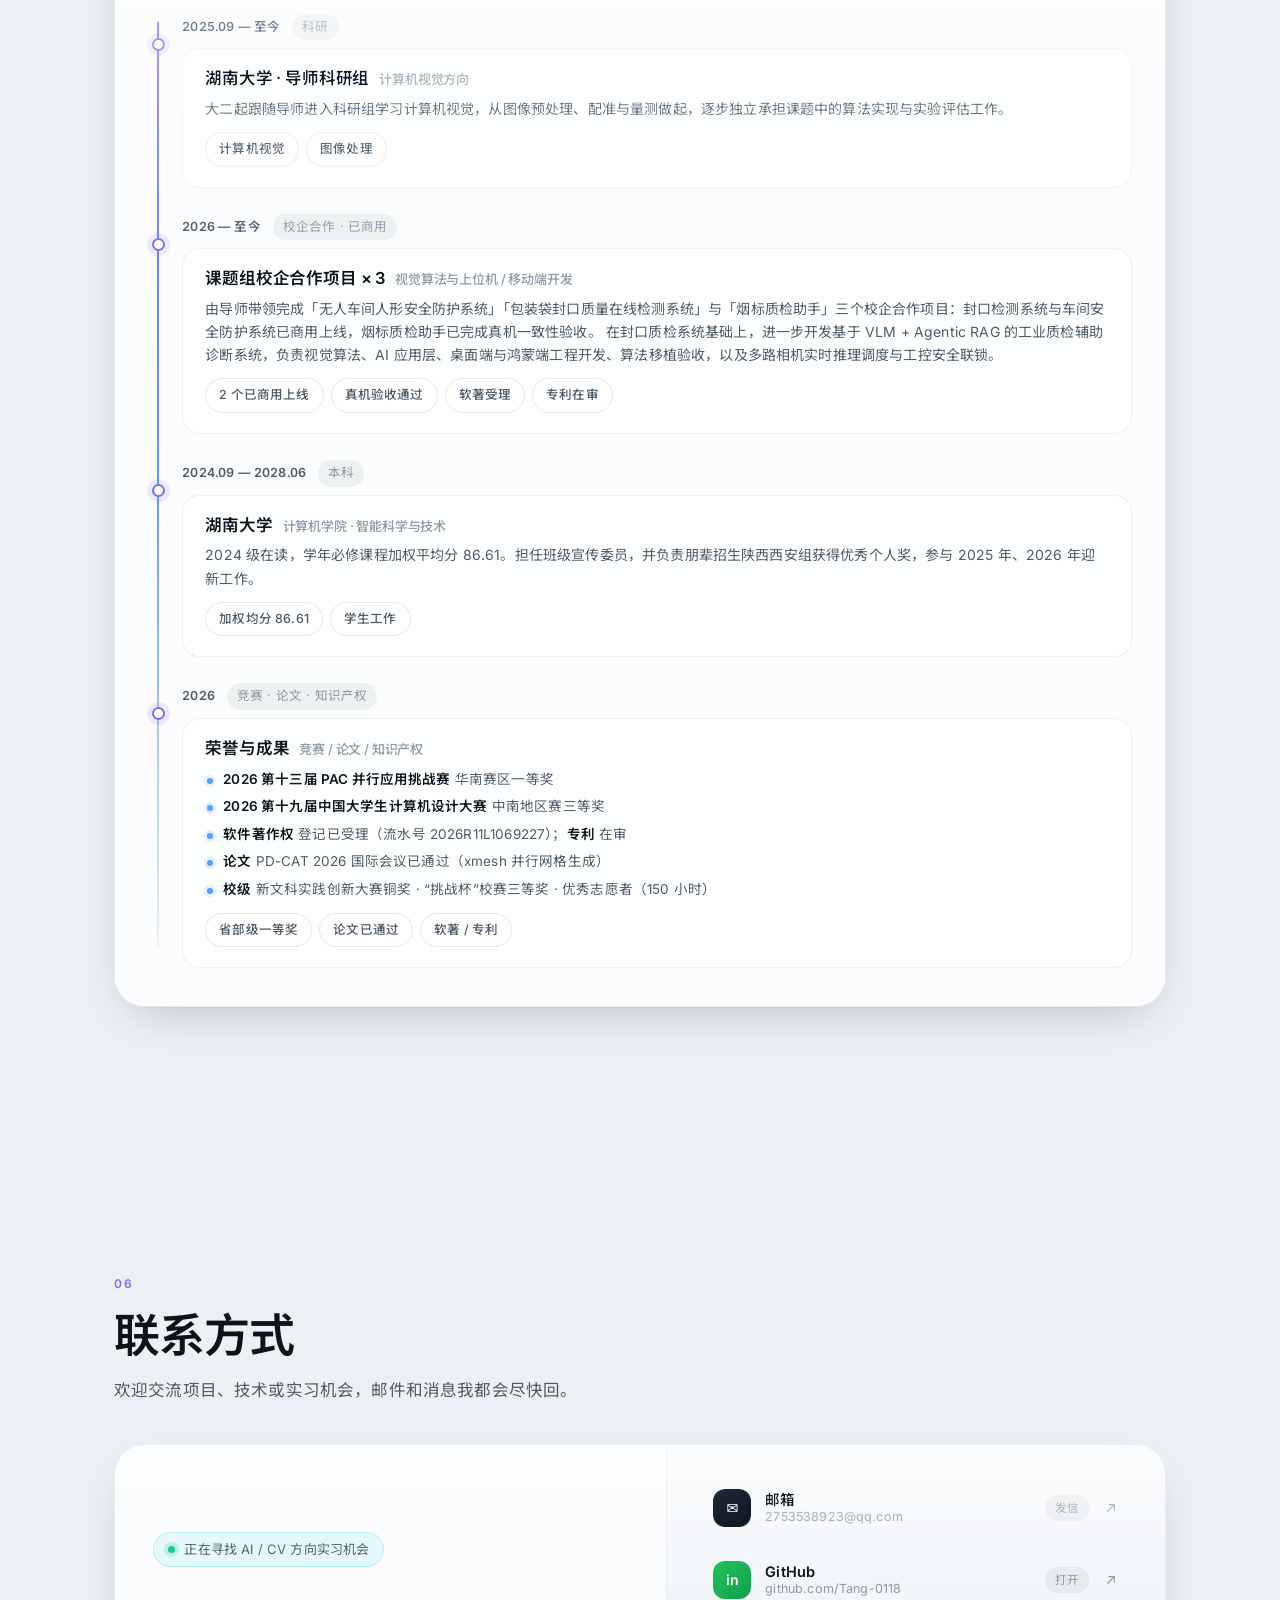
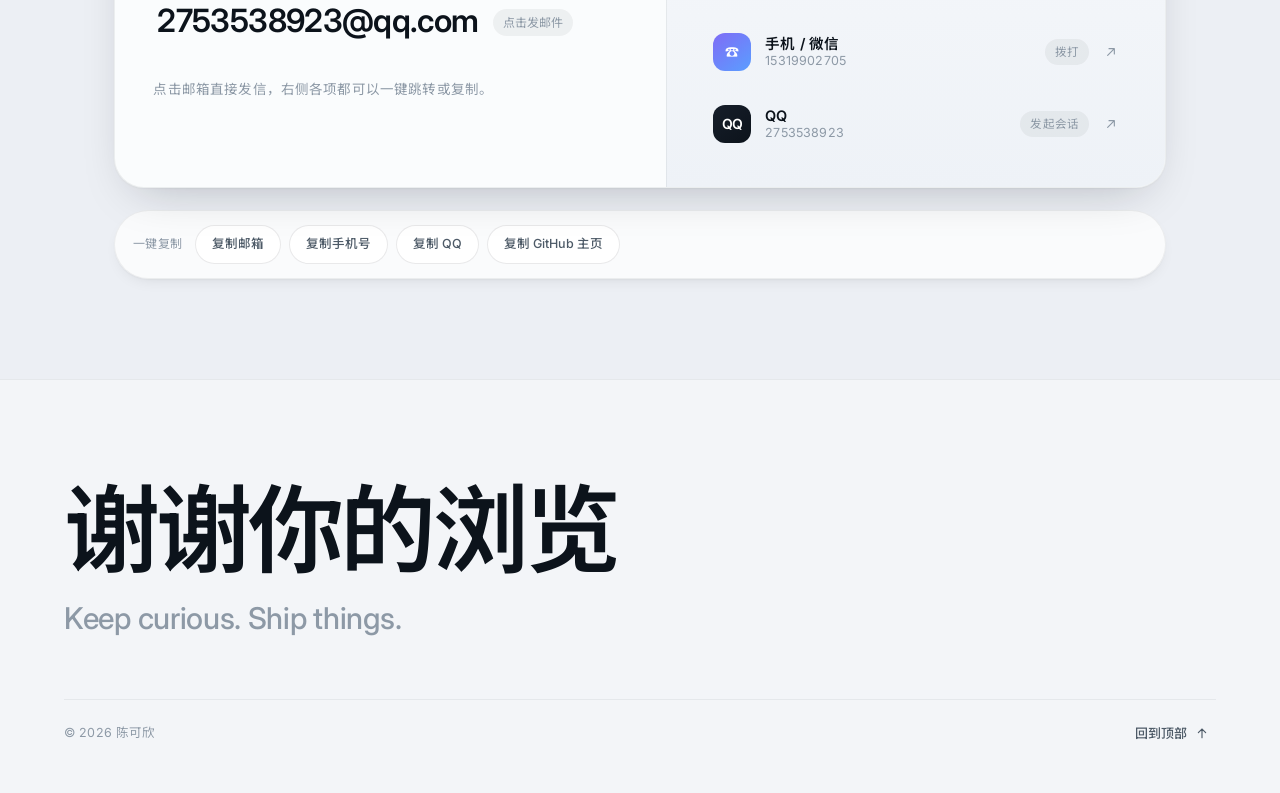
==== commit e2f28000: "perf: preload reaction script before pet initialization" ====
--- a/index.html
+++ b/index.html
@@ -20,9 +20,9 @@
 <link rel="stylesheet" href="assets/css/style.css" />
 <link rel="stylesheet" href="assets/css/site-stats.css" />
 <link rel="preload" as="image" href="assets/me-hero.webp" type="image/webp" fetchpriority="high" />
+<link rel="preload" as="script" href="assets/js/site-stats.js" />
 <script src="assets/js/neko-ts/neko-bundle-lite.js" defer></script>
 <script src="assets/js/neko-site.js" defer></script>
-<script src="assets/js/site-stats.js" defer></script>
 </head>
 <body>
 
@@ -951,6 +951,7 @@
 
 <div class="toast" id="toast" role="status" aria-live="polite"></div>
 
+<script src="assets/js/site-stats.js"></script>
 <script src="assets/js/main.js" async></script>
 </body>
 </html>
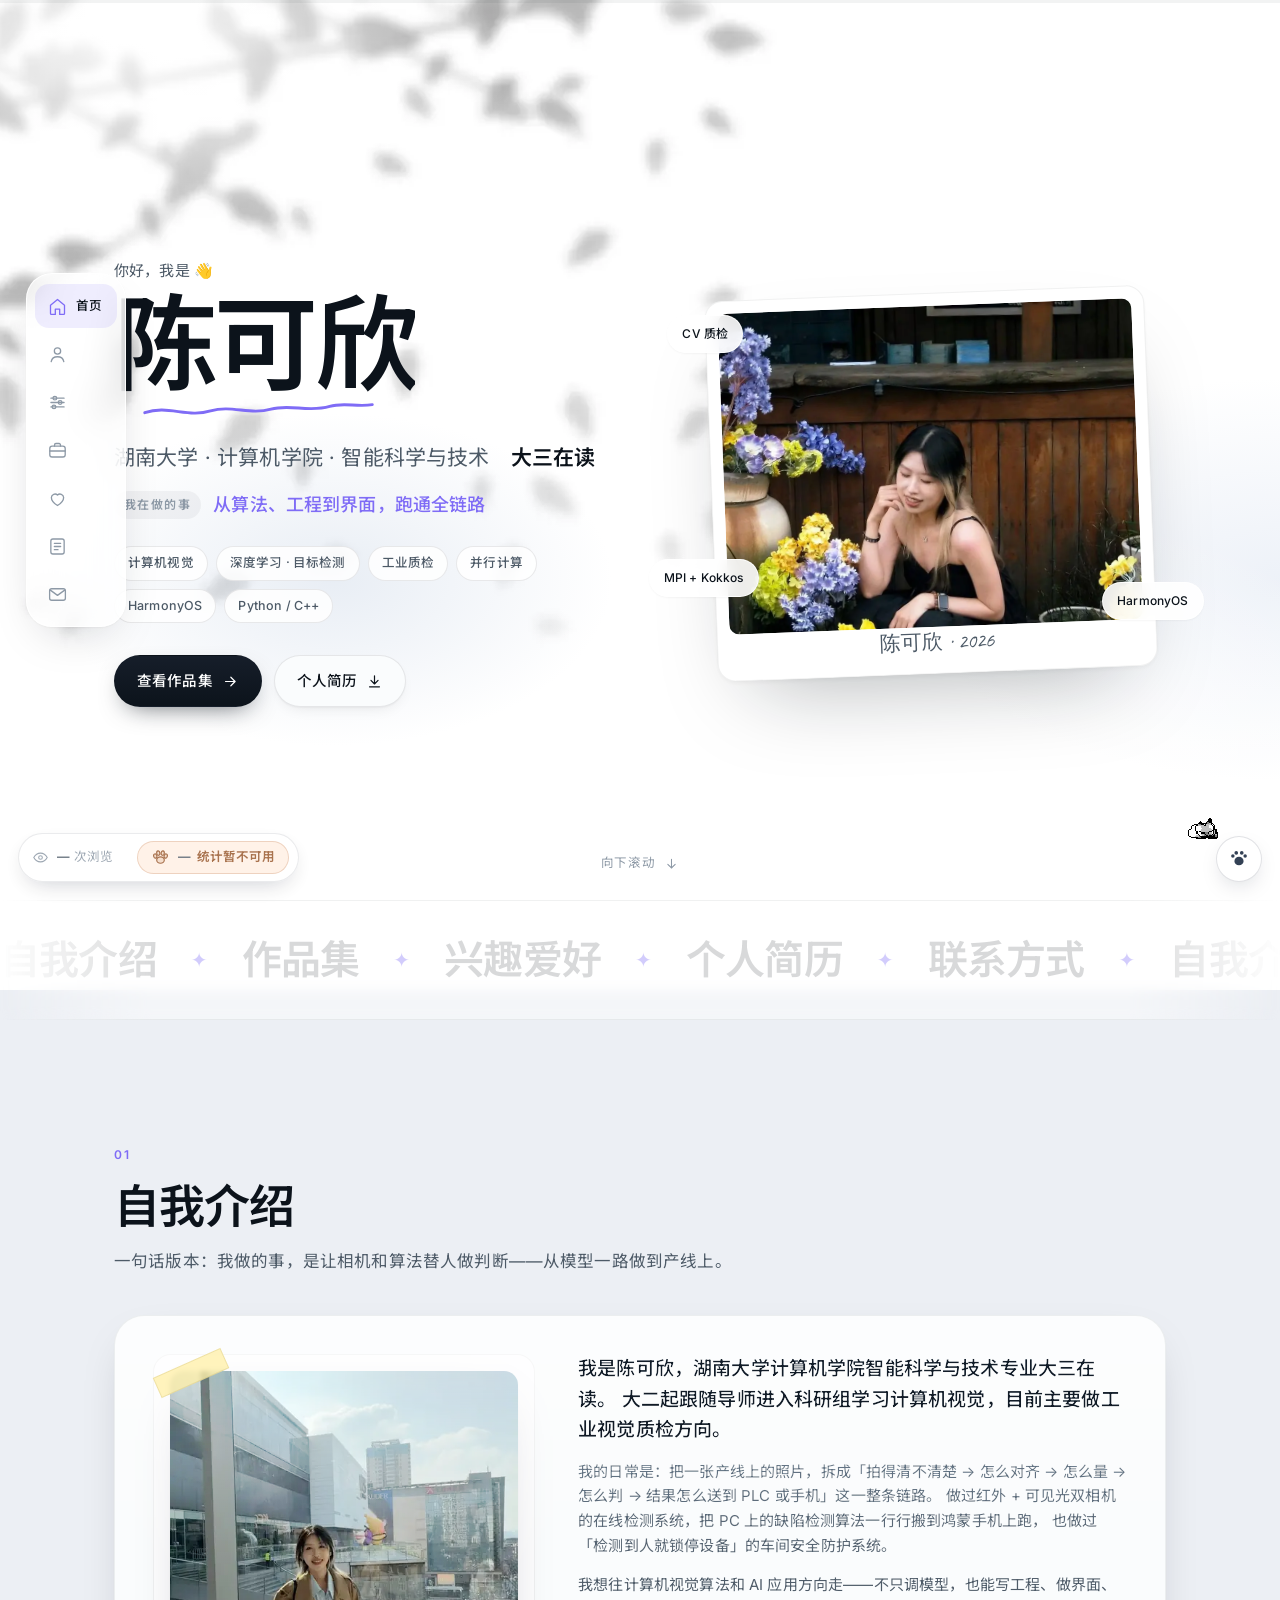
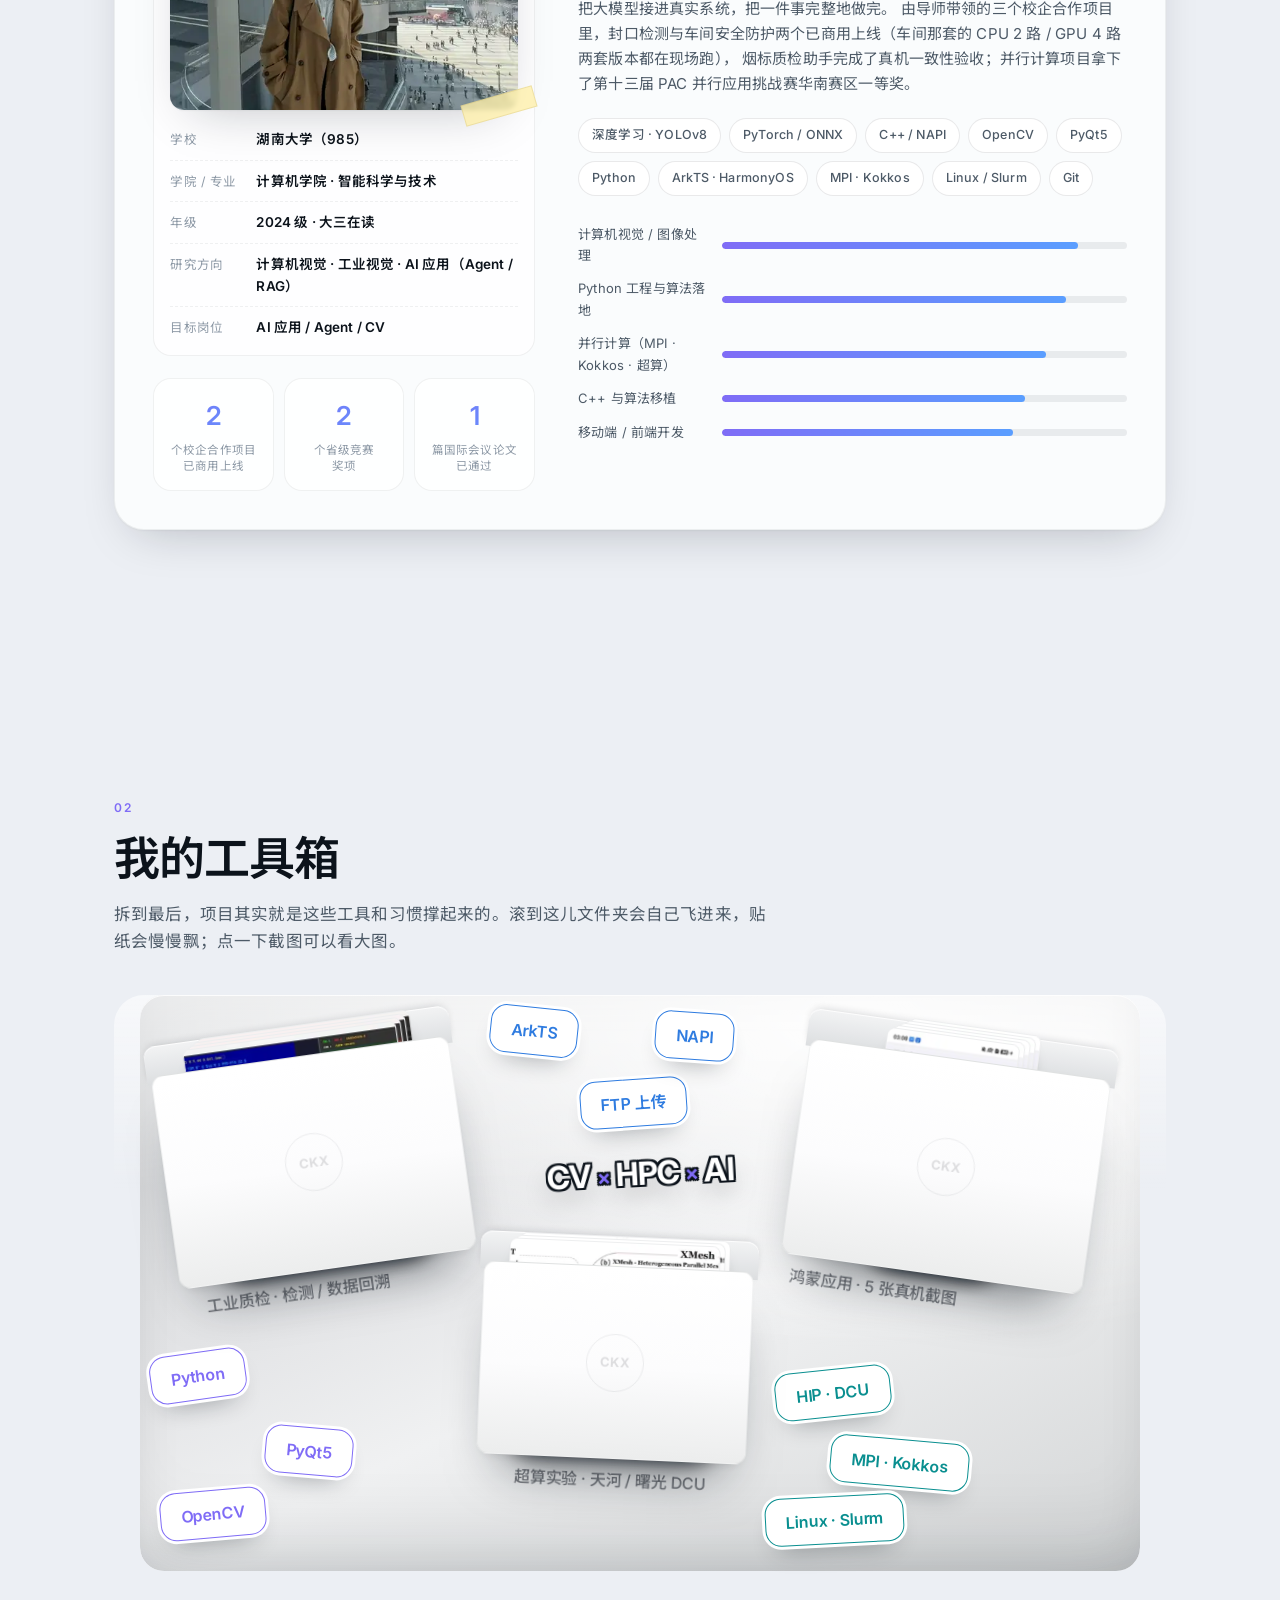
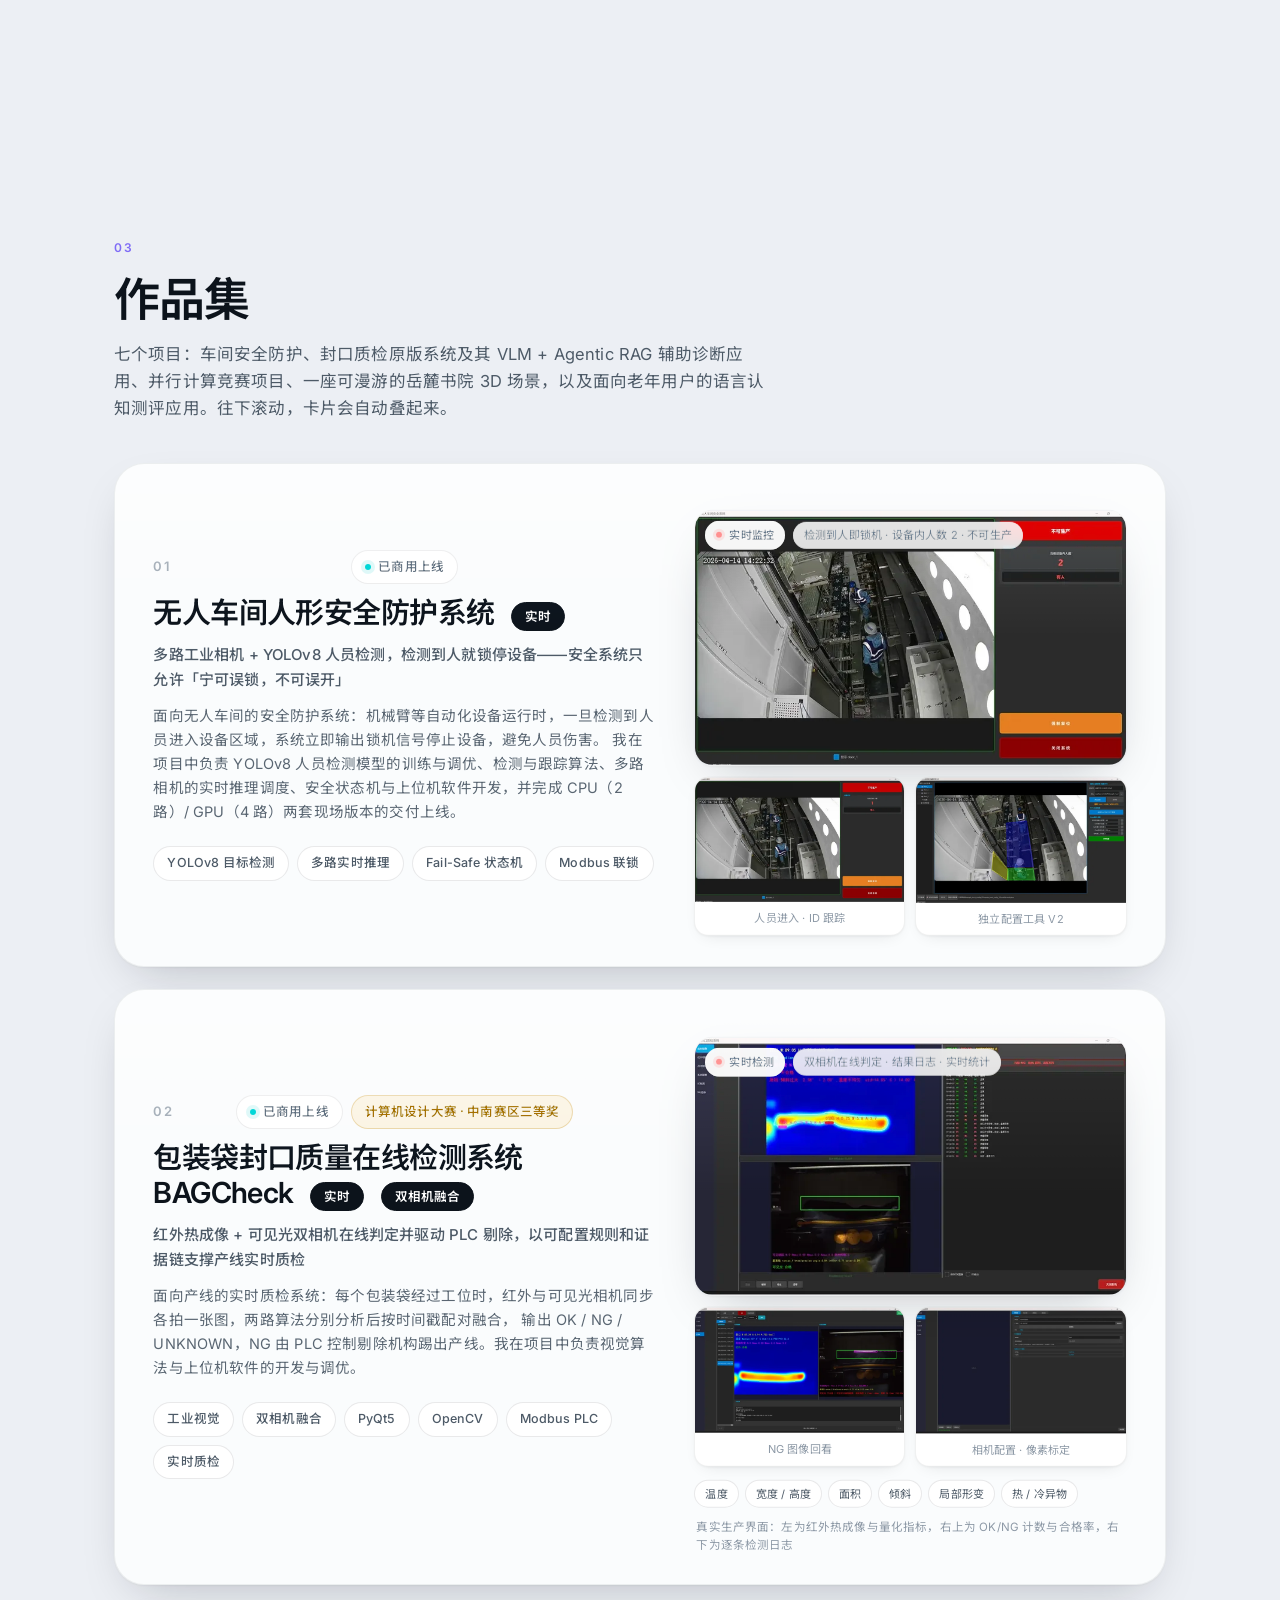
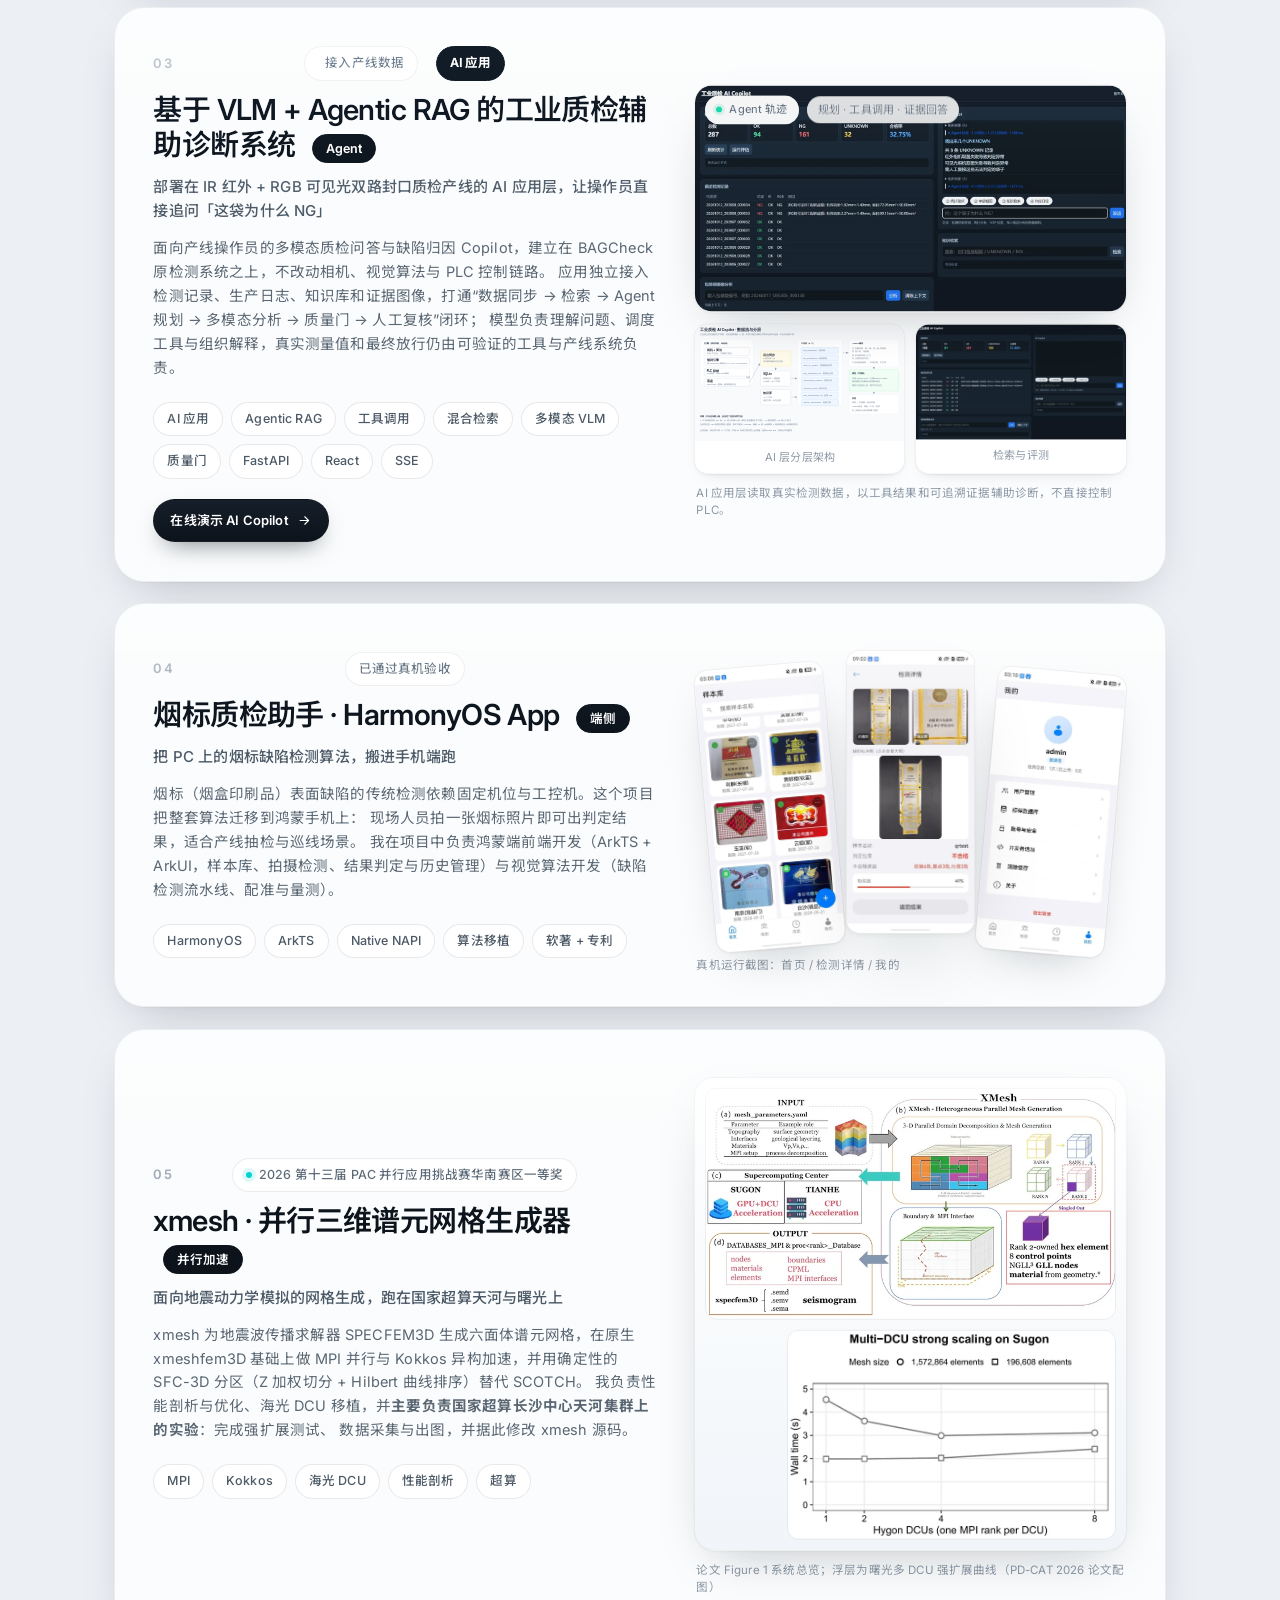
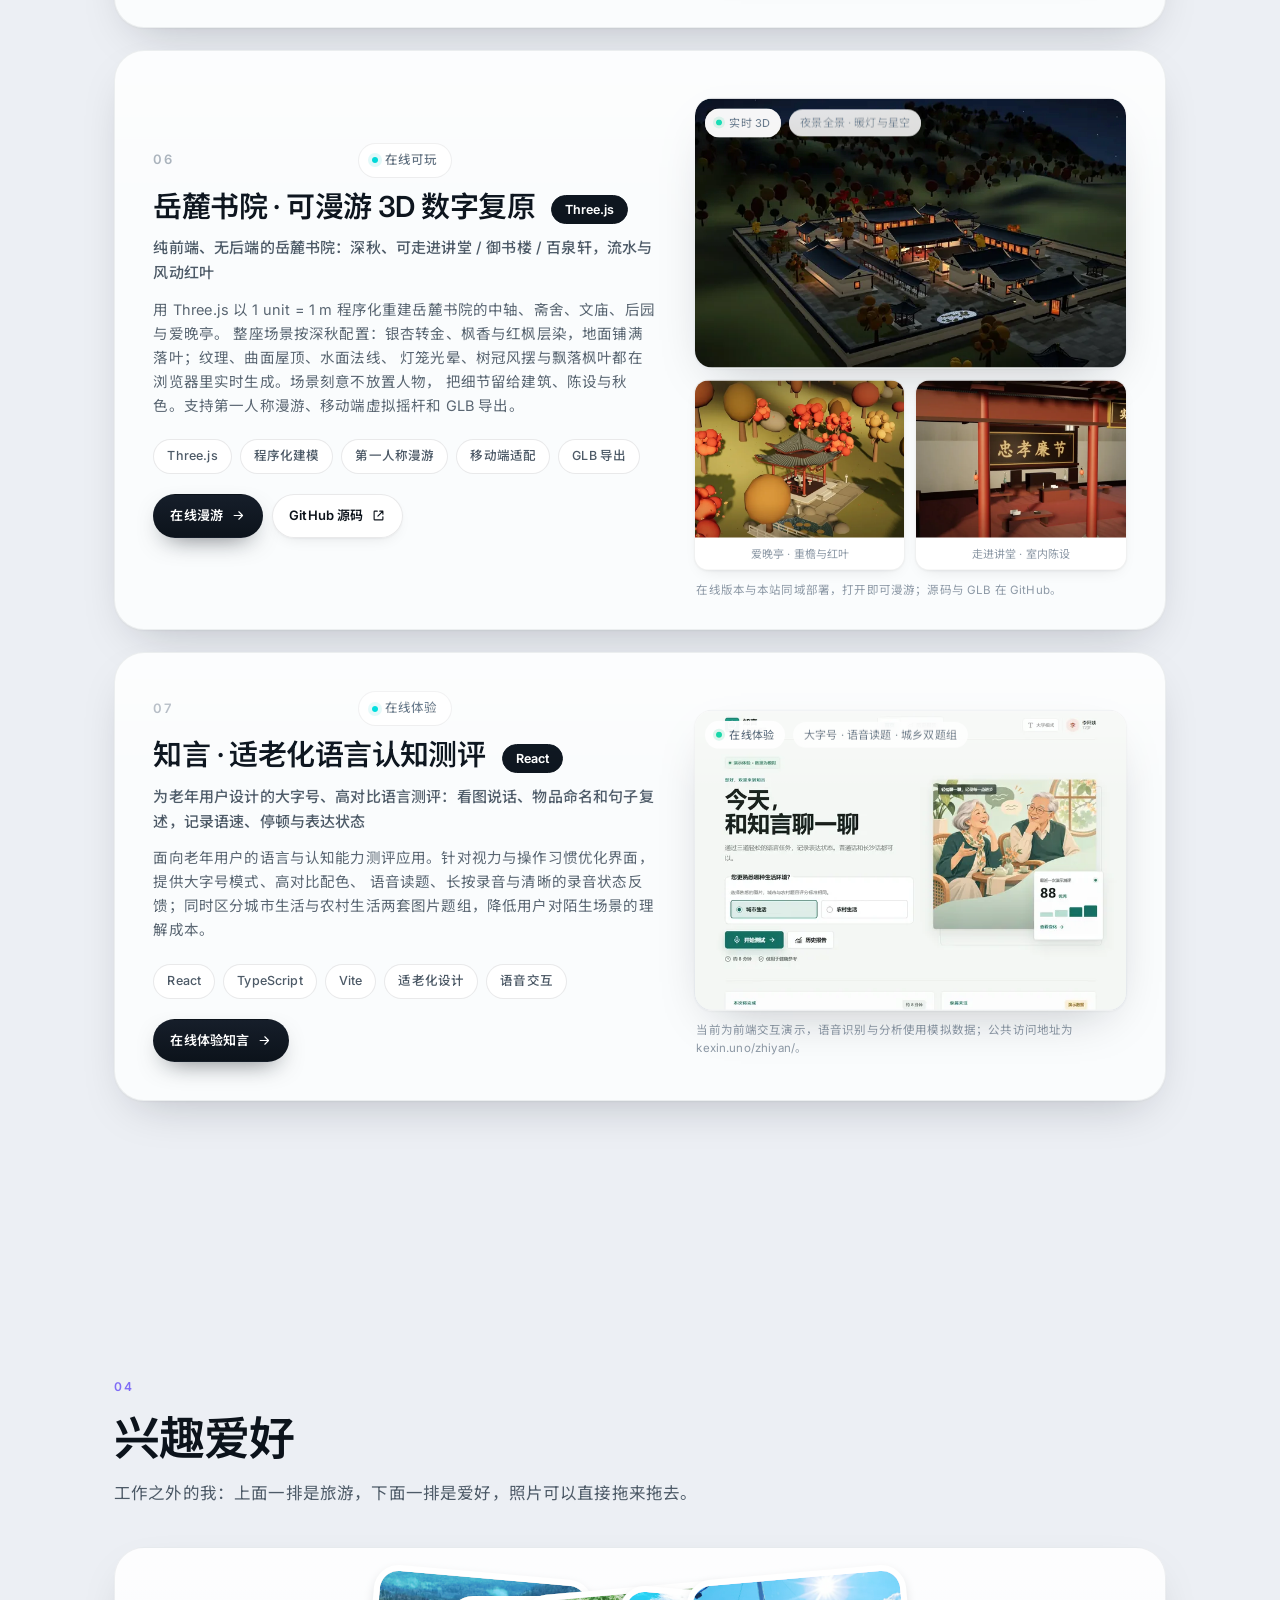
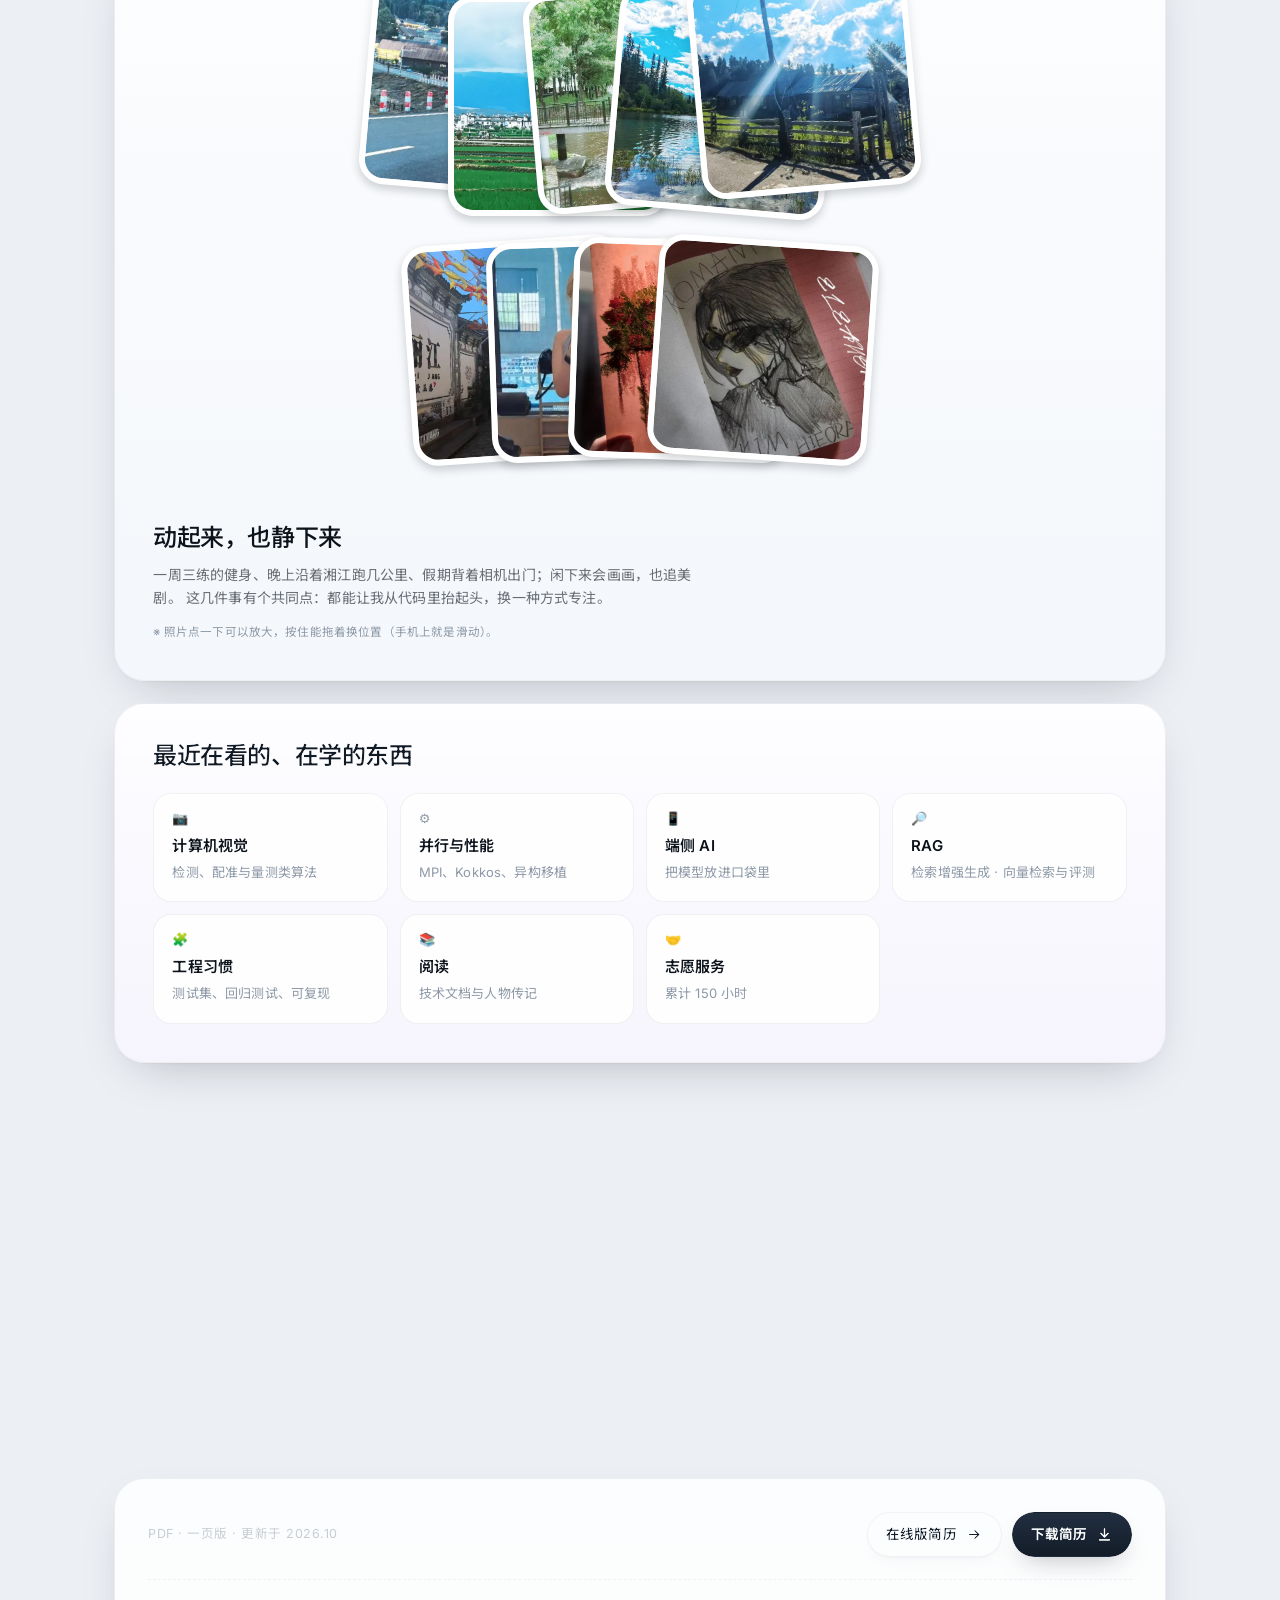
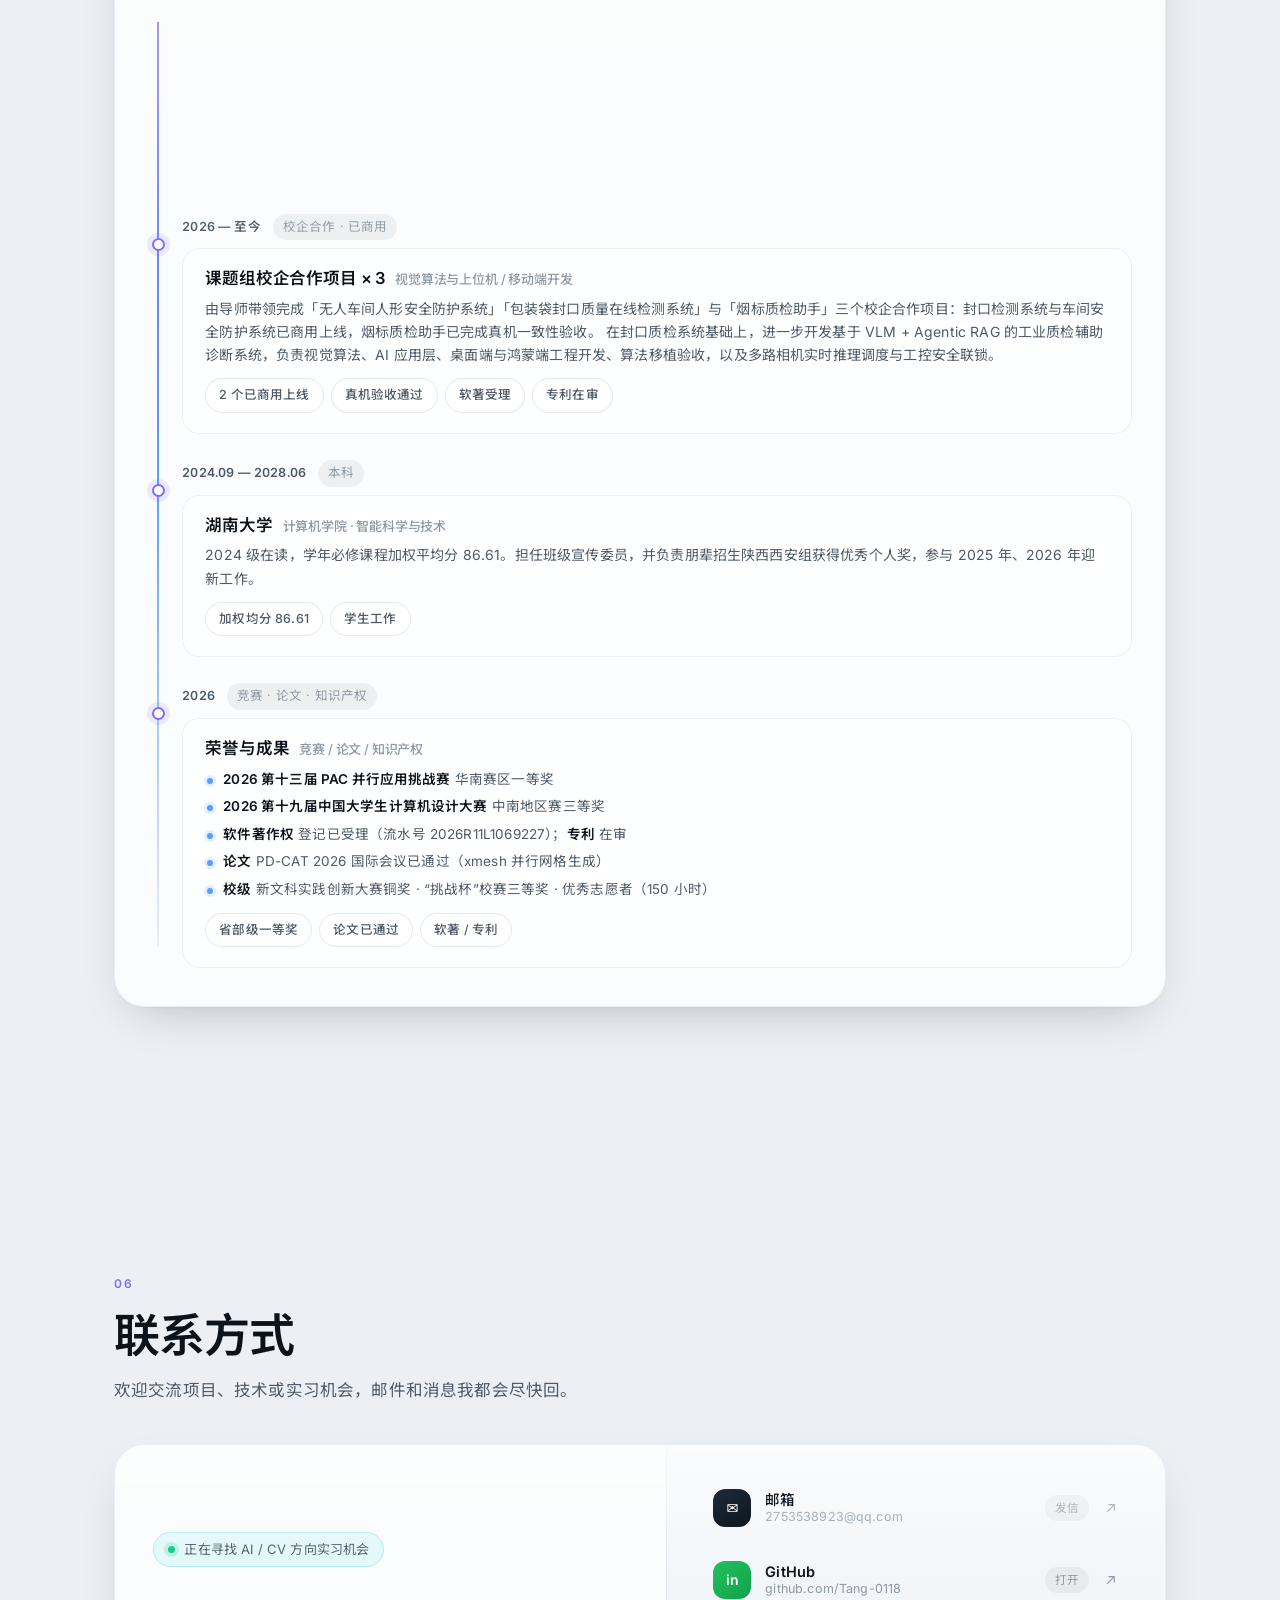
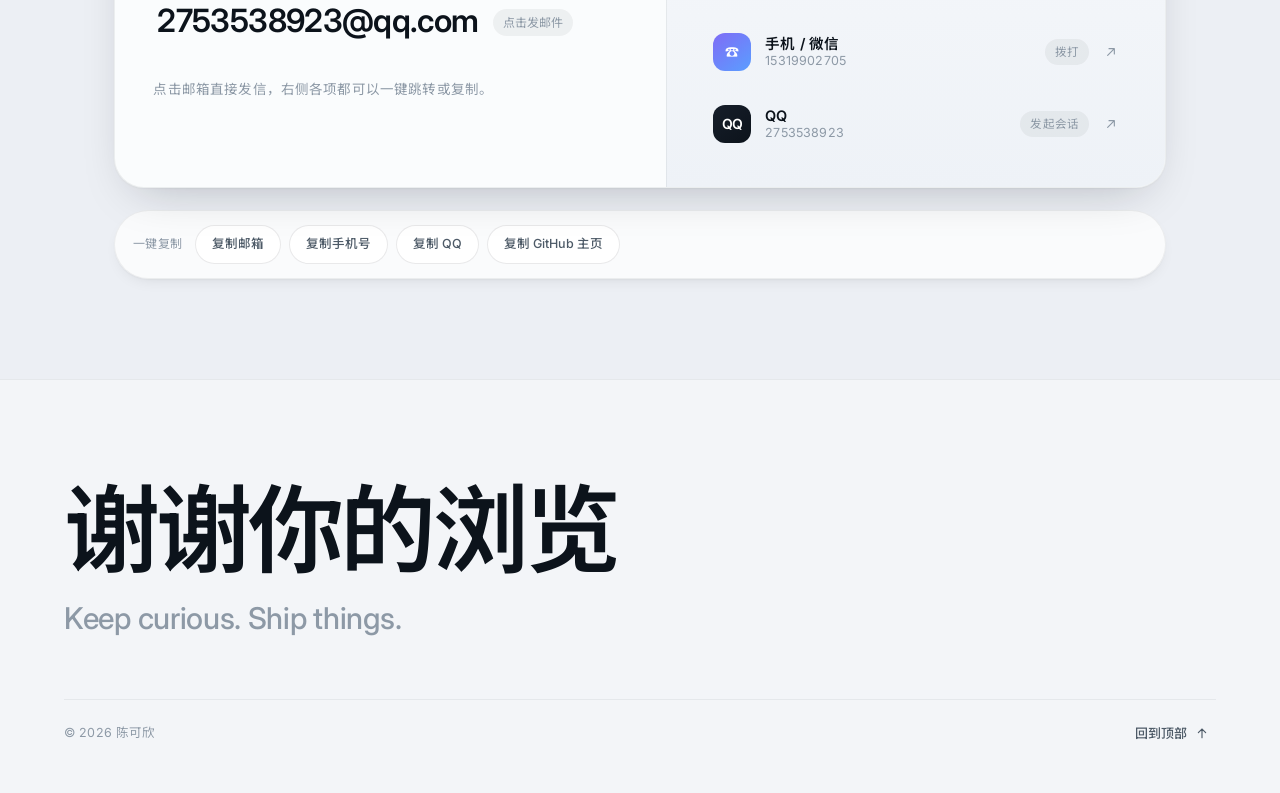
==== commit 22a97af1: "perf: add responsive photos and image loading states" ====
--- a/index.html
+++ b/index.html
@@ -21,6 +21,7 @@
 <link rel="stylesheet" href="assets/css/site-stats.css" />
 <link rel="preload" as="image" href="assets/me-hero.webp" type="image/webp" fetchpriority="high" />
 <link rel="preload" as="script" href="assets/js/site-stats.js" />
+<script src="assets/js/image-loader.js" defer></script>
 <script src="assets/js/neko-ts/neko-bundle-lite.js" defer></script>
 <script src="assets/js/neko-site.js" defer></script>
 </head>
@@ -710,40 +711,40 @@
       <div class="gallery" id="gallery">
         <!-- 第一排：旅游 -->
         <figure class="gphoto" data-drag style="--x:-164px;--y:-18px;--rot:5deg;--dir:-1;--push:-76px;--i:0">
-          <img class="gphoto__img" draggable="false" src="assets/photos/life-travel.jpg" srcset="assets/photos/life-travel-m.jpg 480w, assets/photos/life-travel.jpg 1400w" sizes="(max-width:640px) 150px, 520px" alt="旅游 · 村口的公路与炊烟" />
+          <img class="gphoto__img" draggable="false" src="assets/photos/life-travel.jpg" srcset="assets/photos/life-travel-480.webp 480w, assets/photos/life-travel-720.webp 720w, assets/photos/life-travel-960.webp 960w" sizes="(max-width:640px) 150px, 520px" data-full="assets/photos/life-travel.jpg" alt="旅游 · 村口的公路与炊烟" />
           <figcaption>旅游 · 走走停停</figcaption>
         </figure>
         <figure class="gphoto" data-drag style="--x:-82px;--y:6px;--rot:0deg;--dir:-1;--push:-38px;--i:1">
-          <img class="gphoto__img" draggable="false" src="assets/photos/life-travel-1.jpg" srcset="assets/photos/life-travel-1-m.jpg 480w, assets/photos/life-travel-1.jpg 1400w" sizes="(max-width:640px) 150px, 520px" alt="旅游 · 稻田小火车" />
+          <img class="gphoto__img" draggable="false" src="assets/photos/life-travel-1.jpg" srcset="assets/photos/life-travel-1-480.webp 480w, assets/photos/life-travel-1-720.webp 720w, assets/photos/life-travel-1-960.webp 960w" sizes="(max-width:640px) 150px, 520px" data-full="assets/photos/life-travel-1.jpg" alt="旅游 · 稻田小火车" />
           <figcaption>旅游 · 稻田小火车</figcaption>
         </figure>
         <figure class="gphoto" data-drag style="--x:0px;--y:-3px;--rot:-5deg;--dir:0;--push:0px;--i:2">
-          <img class="gphoto__img" draggable="false" src="assets/photos/life-travel-2.jpg" srcset="assets/photos/life-travel-2-m.jpg 480w, assets/photos/life-travel-2.jpg 1400w" sizes="(max-width:640px) 150px, 520px" alt="旅游 · 溪畔红船" />
+          <img class="gphoto__img" draggable="false" src="assets/photos/life-travel-2.jpg" srcset="assets/photos/life-travel-2-480.webp 480w, assets/photos/life-travel-2-720.webp 720w, assets/photos/life-travel-2-960.webp 960w" sizes="(max-width:640px) 150px, 520px" data-full="assets/photos/life-travel-2.jpg" alt="旅游 · 溪畔红船" />
           <figcaption>旅游 · 溪畔红船</figcaption>
         </figure>
         <figure class="gphoto" data-drag style="--x:82px;--y:3px;--rot:5deg;--dir:1;--push:38px;--i:3">
-          <img class="gphoto__img" draggable="false" src="assets/photos/life-travel-3.jpg" srcset="assets/photos/life-travel-3-m.jpg 480w, assets/photos/life-travel-3.jpg 1400w" sizes="(max-width:640px) 150px, 520px" alt="旅游 · 湖光山色" />
+          <img class="gphoto__img" draggable="false" src="assets/photos/life-travel-3.jpg" srcset="assets/photos/life-travel-3-480.webp 480w, assets/photos/life-travel-3-720.webp 720w, assets/photos/life-travel-3-960.webp 960w" sizes="(max-width:640px) 150px, 520px" data-full="assets/photos/life-travel-3.jpg" alt="旅游 · 湖光山色" />
           <figcaption>旅游 · 湖光山色</figcaption>
         </figure>
         <figure class="gphoto" data-drag style="--x:164px;--y:-18px;--rot:-5deg;--dir:1;--push:76px;--i:4">
-          <img class="gphoto__img" draggable="false" src="assets/photos/life-travel-4.jpg" srcset="assets/photos/life-travel-4-m.jpg 480w, assets/photos/life-travel-4.jpg 1400w" sizes="(max-width:640px) 150px, 520px" alt="旅游 · 山野木屋" />
+          <img class="gphoto__img" draggable="false" src="assets/photos/life-travel-4.jpg" srcset="assets/photos/life-travel-4-480.webp 480w, assets/photos/life-travel-4-720.webp 720w, assets/photos/life-travel-4-960.webp 960w" sizes="(max-width:640px) 150px, 520px" data-full="assets/photos/life-travel-4.jpg" alt="旅游 · 山野木屋" />
           <figcaption>旅游 · 山野木屋</figcaption>
         </figure>
         <!-- 第二排：爱好 -->
         <figure class="gphoto" data-drag style="--x:-123px;--y:250px;--rot:-4deg;--dir:-1;--push:-56px;--i:5">
-          <img class="gphoto__img" draggable="false" src="assets/photos/life-gym-1.jpg" srcset="assets/photos/life-gym-1-m.jpg 480w, assets/photos/life-gym-1.jpg 1400w" sizes="(max-width:640px) 150px, 520px" alt="旅行 · 古城石板巷" />
+          <img class="gphoto__img" draggable="false" src="assets/photos/life-gym-1.jpg" srcset="assets/photos/life-gym-1-480.webp 480w, assets/photos/life-gym-1-720.webp 720w, assets/photos/life-gym-1-960.webp 960w" sizes="(max-width:640px) 150px, 520px" data-full="assets/photos/life-gym-1.jpg" alt="旅行 · 古城石板巷" />
           <figcaption>旅行 · 古城石板巷</figcaption>
         </figure>
         <figure class="gphoto" data-drag style="--x:-41px;--y:250px;--rot:-2deg;--dir:-1;--push:-20px;--i:6">
-          <img class="gphoto__img" draggable="false" src="assets/photos/life-gym-2.jpg" srcset="assets/photos/life-gym-2-m.jpg 480w, assets/photos/life-gym-2.jpg 1400w" sizes="(max-width:640px) 150px, 520px" alt="健身 · 练完拍一张" />
+          <img class="gphoto__img" draggable="false" src="assets/photos/life-gym-2.jpg" srcset="assets/photos/life-gym-2-480.webp 480w, assets/photos/life-gym-2-720.webp 720w, assets/photos/life-gym-2-960.webp 960w" sizes="(max-width:640px) 150px, 520px" data-full="assets/photos/life-gym-2.jpg" alt="健身 · 练完拍一张" />
           <figcaption>健身 · 练完拍一张</figcaption>
         </figure>
         <figure class="gphoto" data-drag style="--x:41px;--y:250px;--rot:2deg;--dir:1;--push:20px;--i:7">
-          <img class="gphoto__img" draggable="false" src="assets/photos/life-art-1.jpg" srcset="assets/photos/life-art-1-m.jpg 480w, assets/photos/life-art-1.jpg 1400w" sizes="(max-width:640px) 150px, 520px" alt="绘画 · 随手涂两笔" />
+          <img class="gphoto__img" draggable="false" src="assets/photos/life-art-1.jpg" srcset="assets/photos/life-art-1-480.webp 480w, assets/photos/life-art-1-720.webp 720w, assets/photos/life-art-1-960.webp 960w" sizes="(max-width:640px) 150px, 520px" data-full="assets/photos/life-art-1.jpg" alt="绘画 · 随手涂两笔" />
           <figcaption>绘画 · 随手涂两笔</figcaption>
         </figure>
         <figure class="gphoto" data-drag style="--x:123px;--y:250px;--rot:4deg;--dir:1;--push:56px;--i:8">
-          <img class="gphoto__img" draggable="false" src="assets/photos/life-art-2.jpg" srcset="assets/photos/life-art-2-m.jpg 480w, assets/photos/life-art-2.jpg 1400w" sizes="(max-width:640px) 150px, 520px" alt="绘画 · 素描练习" />
+          <img class="gphoto__img" draggable="false" src="assets/photos/life-art-2.jpg" srcset="assets/photos/life-art-2-480.webp 480w, assets/photos/life-art-2-720.webp 720w, assets/photos/life-art-2-960.webp 960w" sizes="(max-width:640px) 150px, 520px" data-full="assets/photos/life-art-2.jpg" alt="绘画 · 素描练习" />
           <figcaption>绘画 · 素描练习</figcaption>
         </figure>
       </div>
--- a/assets/css/style.css
+++ b/assets/css/style.css
@@ -1035,6 +1035,18 @@
 .lightbox__close:hover{background:rgba(255,255,255,.24);transform:rotate(90deg)}
 .lightbox.is-zooming .lightbox__fig img{transition:none}
 .lightbox.is-settling .lightbox__fig img{transition:transform .5s var(--ease)}
+.lightbox.is-loading .lightbox__fig::before{
+  content:"";
+  position:absolute;left:50%;top:50%;width:34px;height:34px;margin:-17px 0 0 -17px;
+  border-radius:50%;border:3px solid rgba(255,255,255,.28);border-top-color:#fff;
+  animation:lightboxSpin .75s linear infinite;z-index:2;
+}
+.lightbox.is-loading .lightbox__fig::after{
+  content:"加载原图…";
+  position:absolute;left:50%;top:calc(50% + 28px);transform:translateX(-50%);
+  color:rgba(255,255,255,.82);font-size:12px;white-space:nowrap;
+}
+@keyframes lightboxSpin{to{transform:rotate(360deg)}}
 html.lb-open{overflow:hidden}
 
 /* ---------- 10 响应式 ---------- */
@@ -1155,6 +1167,16 @@
   .gallery{height:226px;transform:scale(.44)}
 }
 
+/* ---------- 图片加载状态 ---------- */
+img[data-image-state="loading"]{
+  background-color:rgba(238,241,245,.92);
+  background-image:url("data:image/svg+xml,%3Csvg xmlns='http://www.w3.org/2000/svg' width='32' height='32' viewBox='0 0 32 32'%3E%3Ccircle cx='16' cy='16' r='10' fill='none' stroke='%237f6cf6' stroke-width='2.5' stroke-linecap='round' stroke-dasharray='46 18'%3E%3CanimateTransform attributeName='transform' type='rotate' from='0 16 16' to='360 16 16' dur='0.85s' repeatCount='indefinite'/%3E%3C/circle%3E%3C/svg%3E");
+  background-position:center;
+  background-repeat:no-repeat;
+  background-size:30px 30px;
+}
+img[data-image-state="error"]{background-color:rgba(238,241,245,.92)}
+
 /* ---------- 无障碍：尊重减弱动效偏好 ---------- */
 @media (prefers-reduced-motion:reduce){
   html{scroll-behavior:auto}
